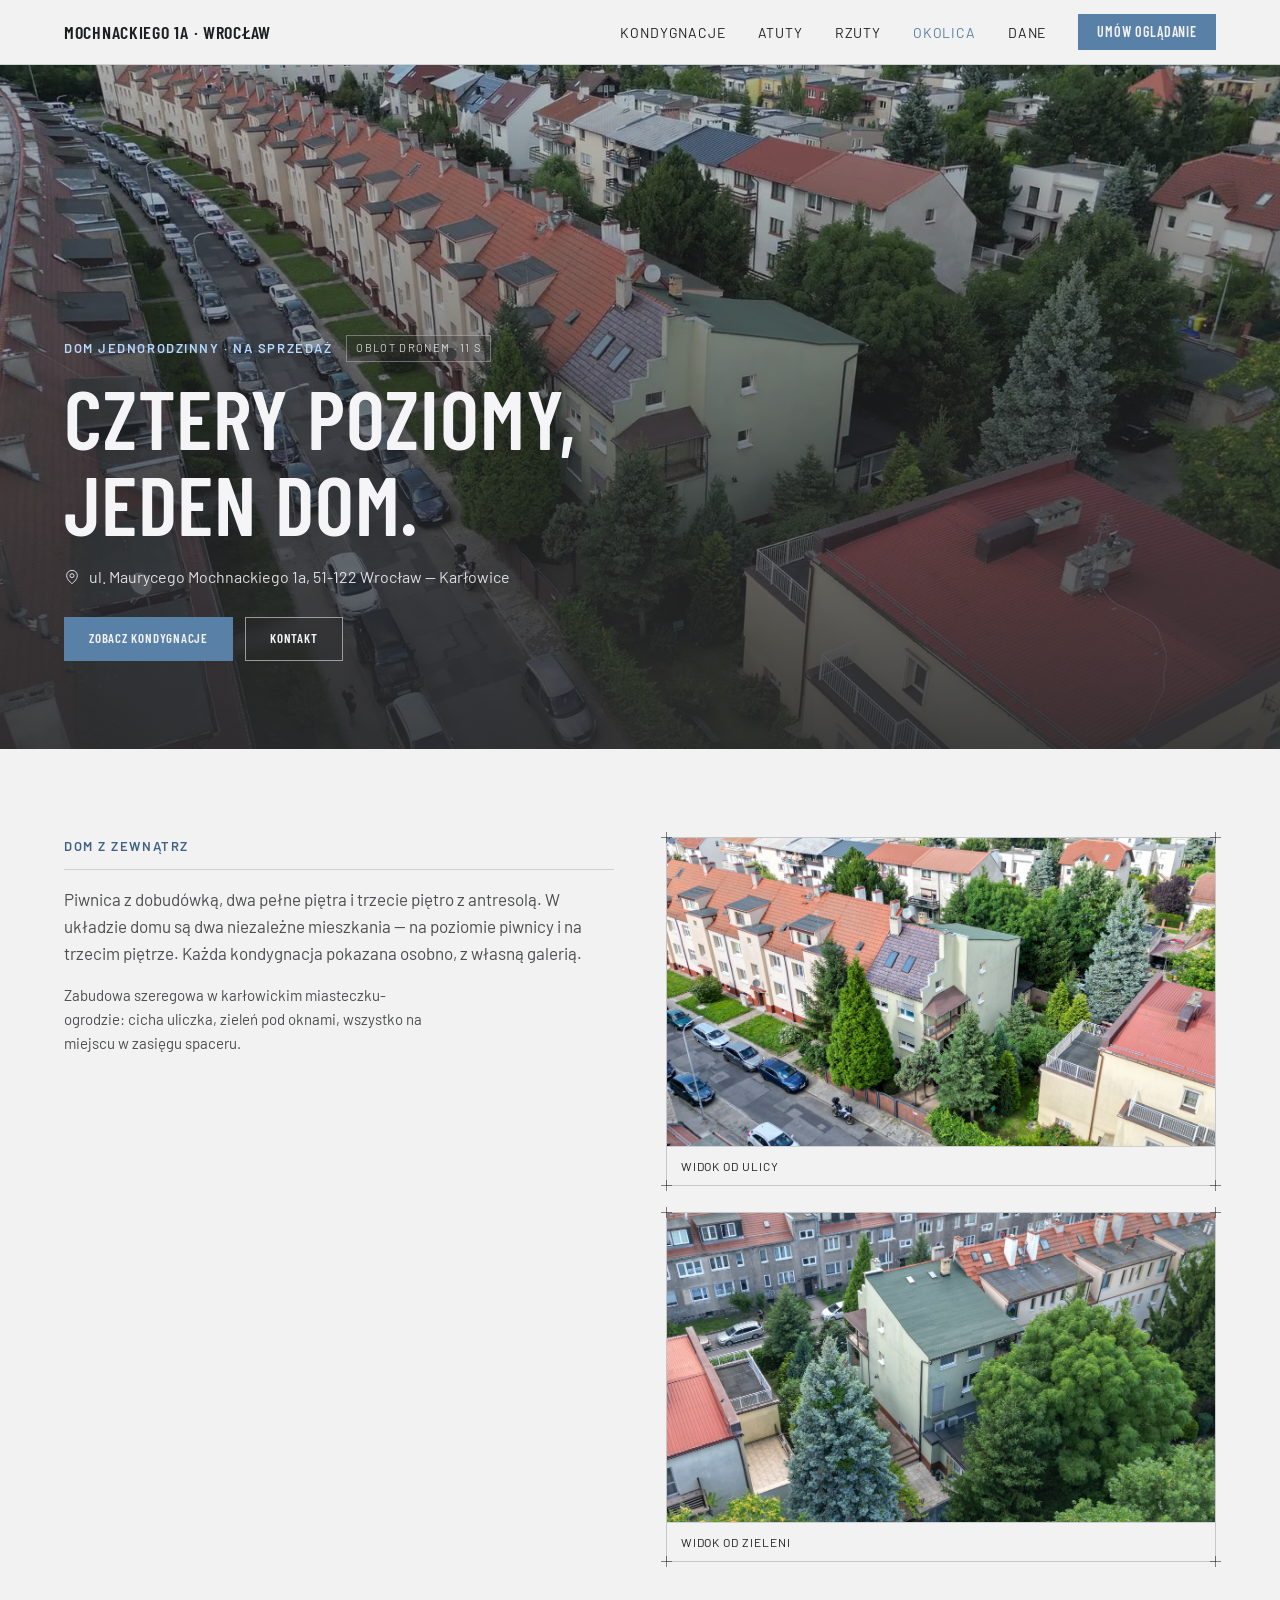
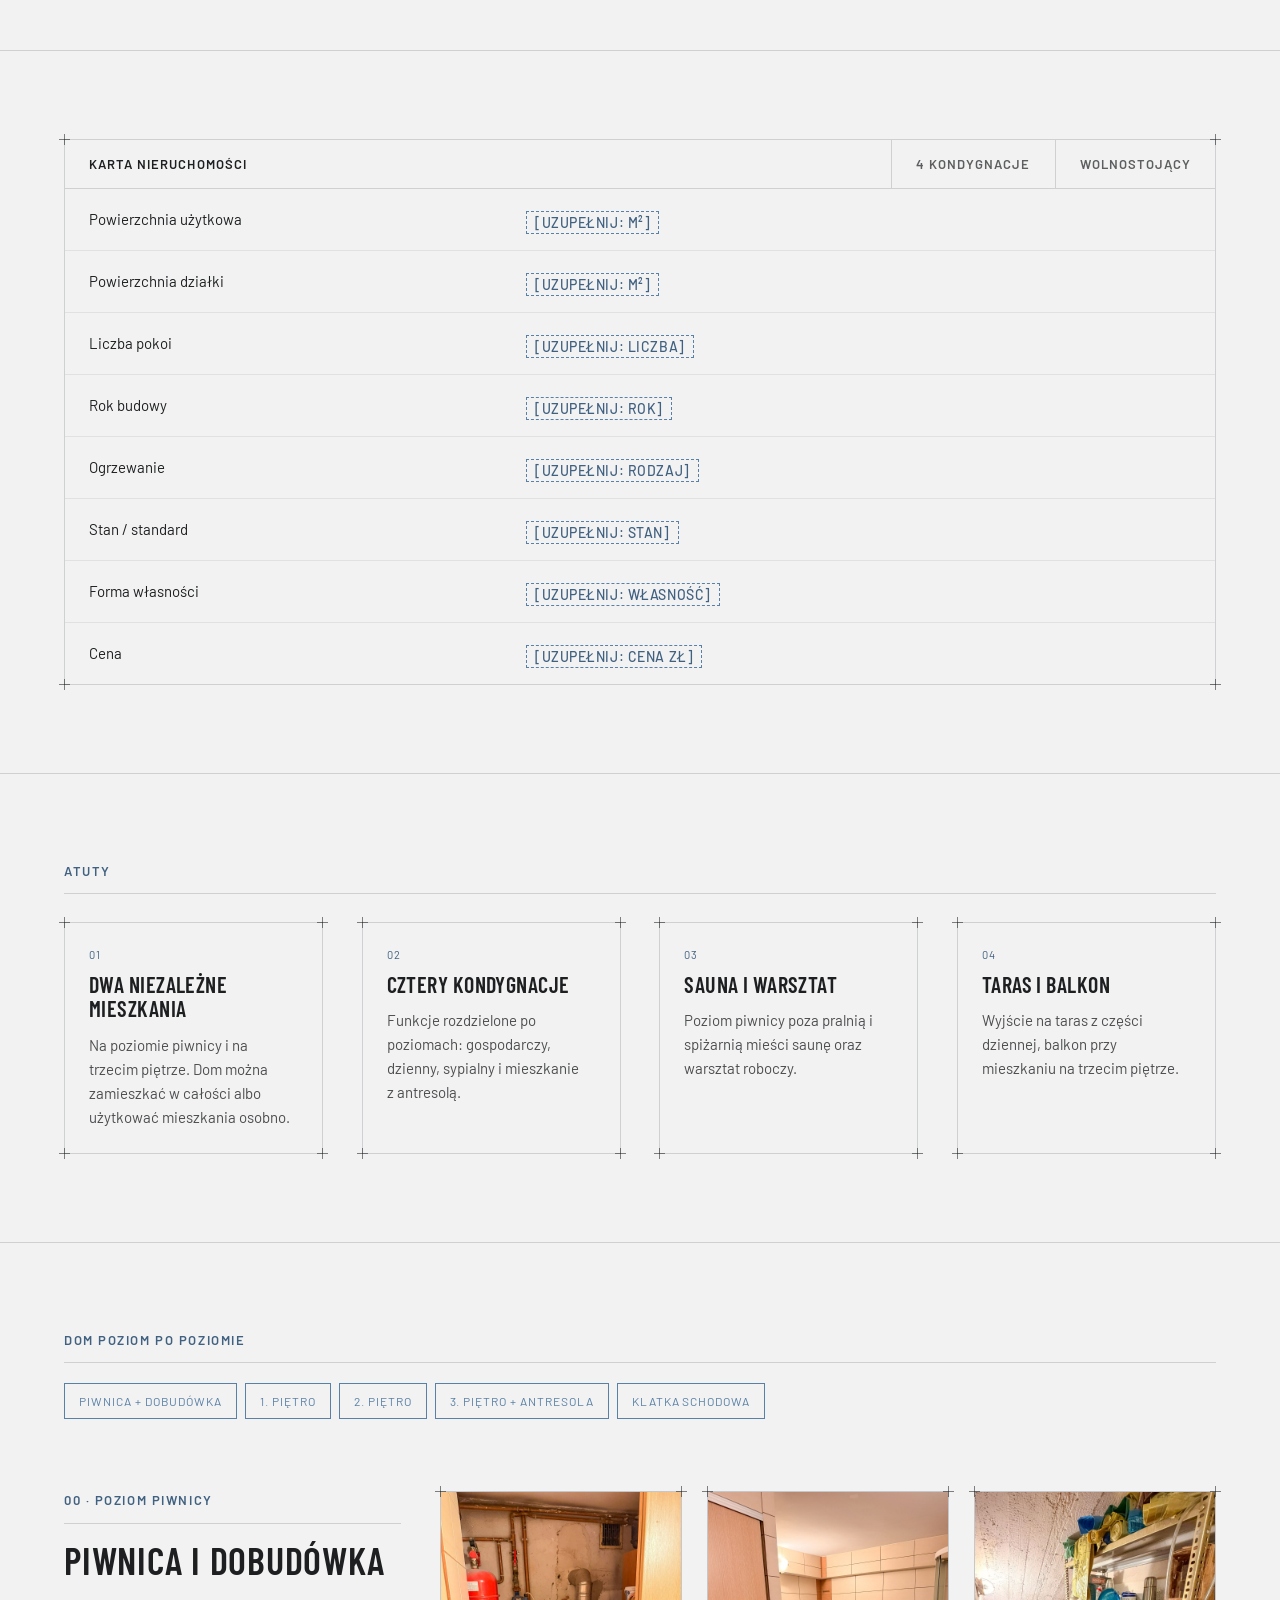
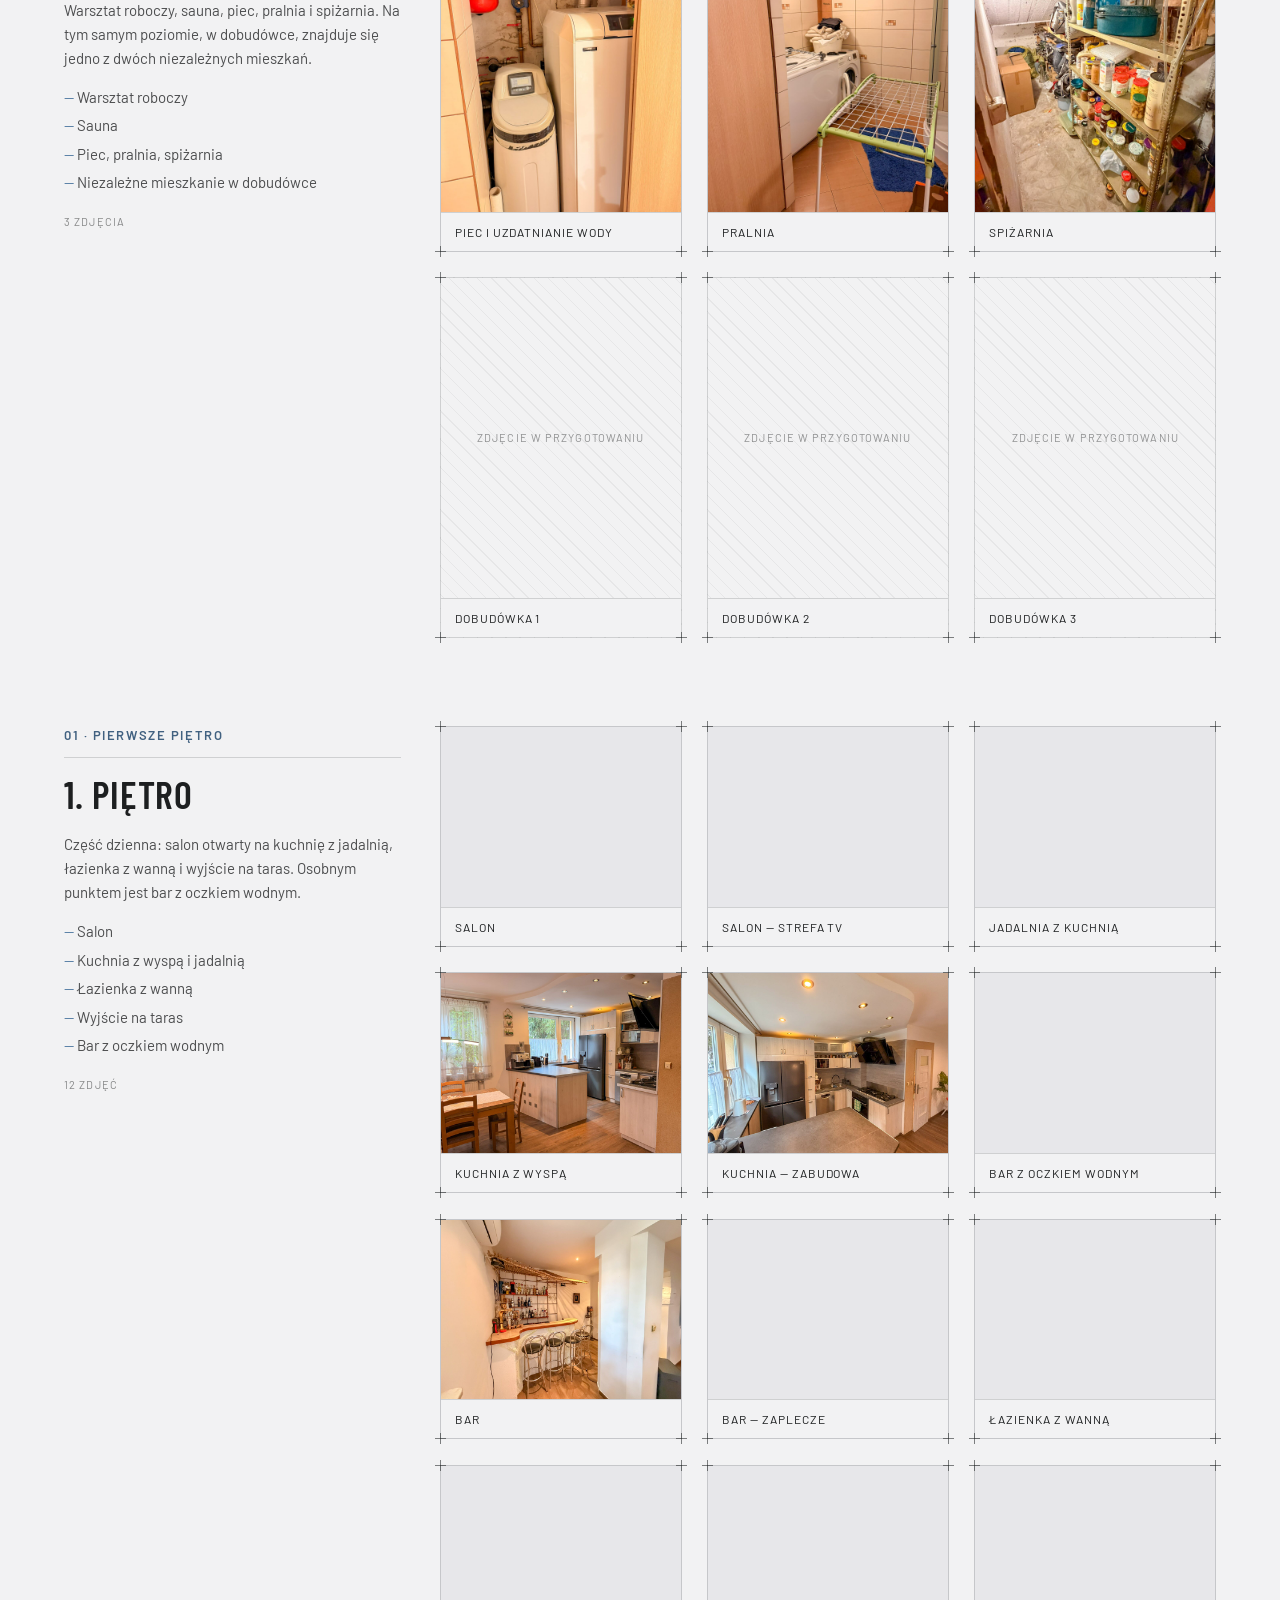
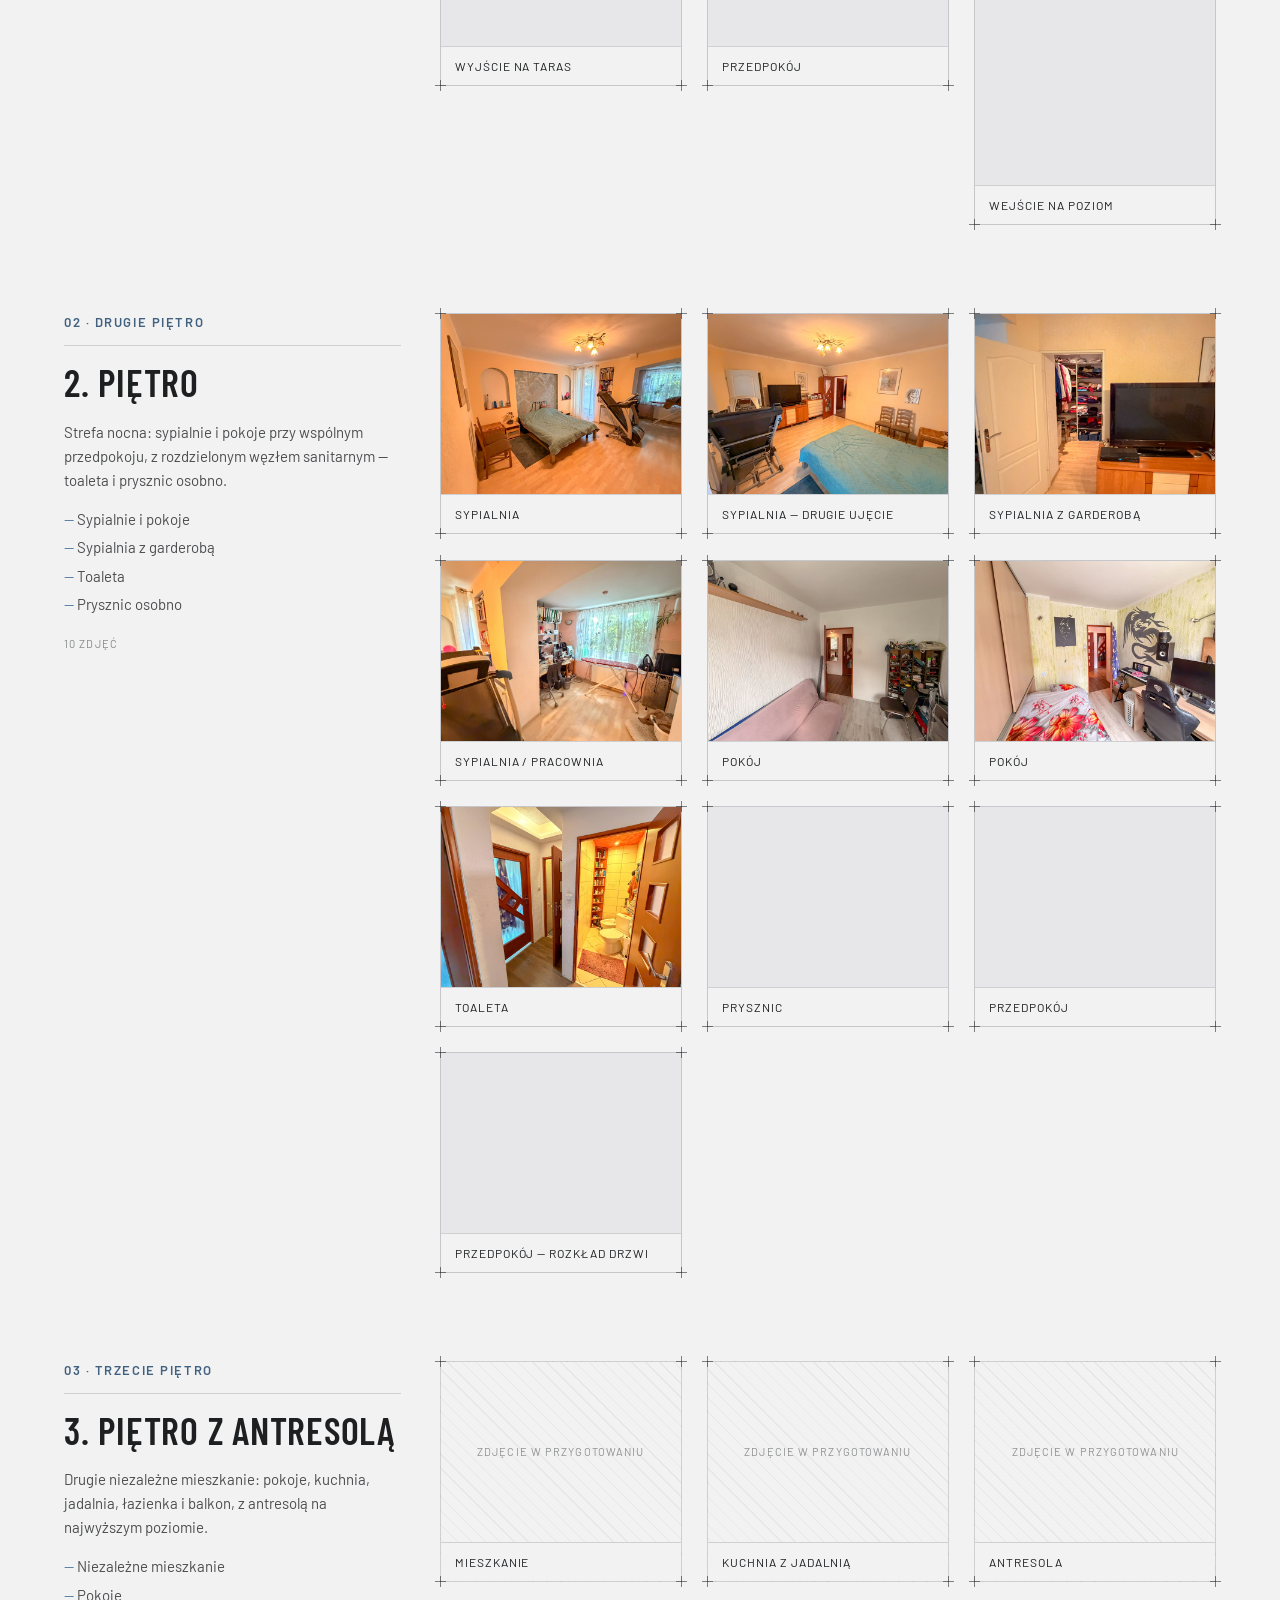
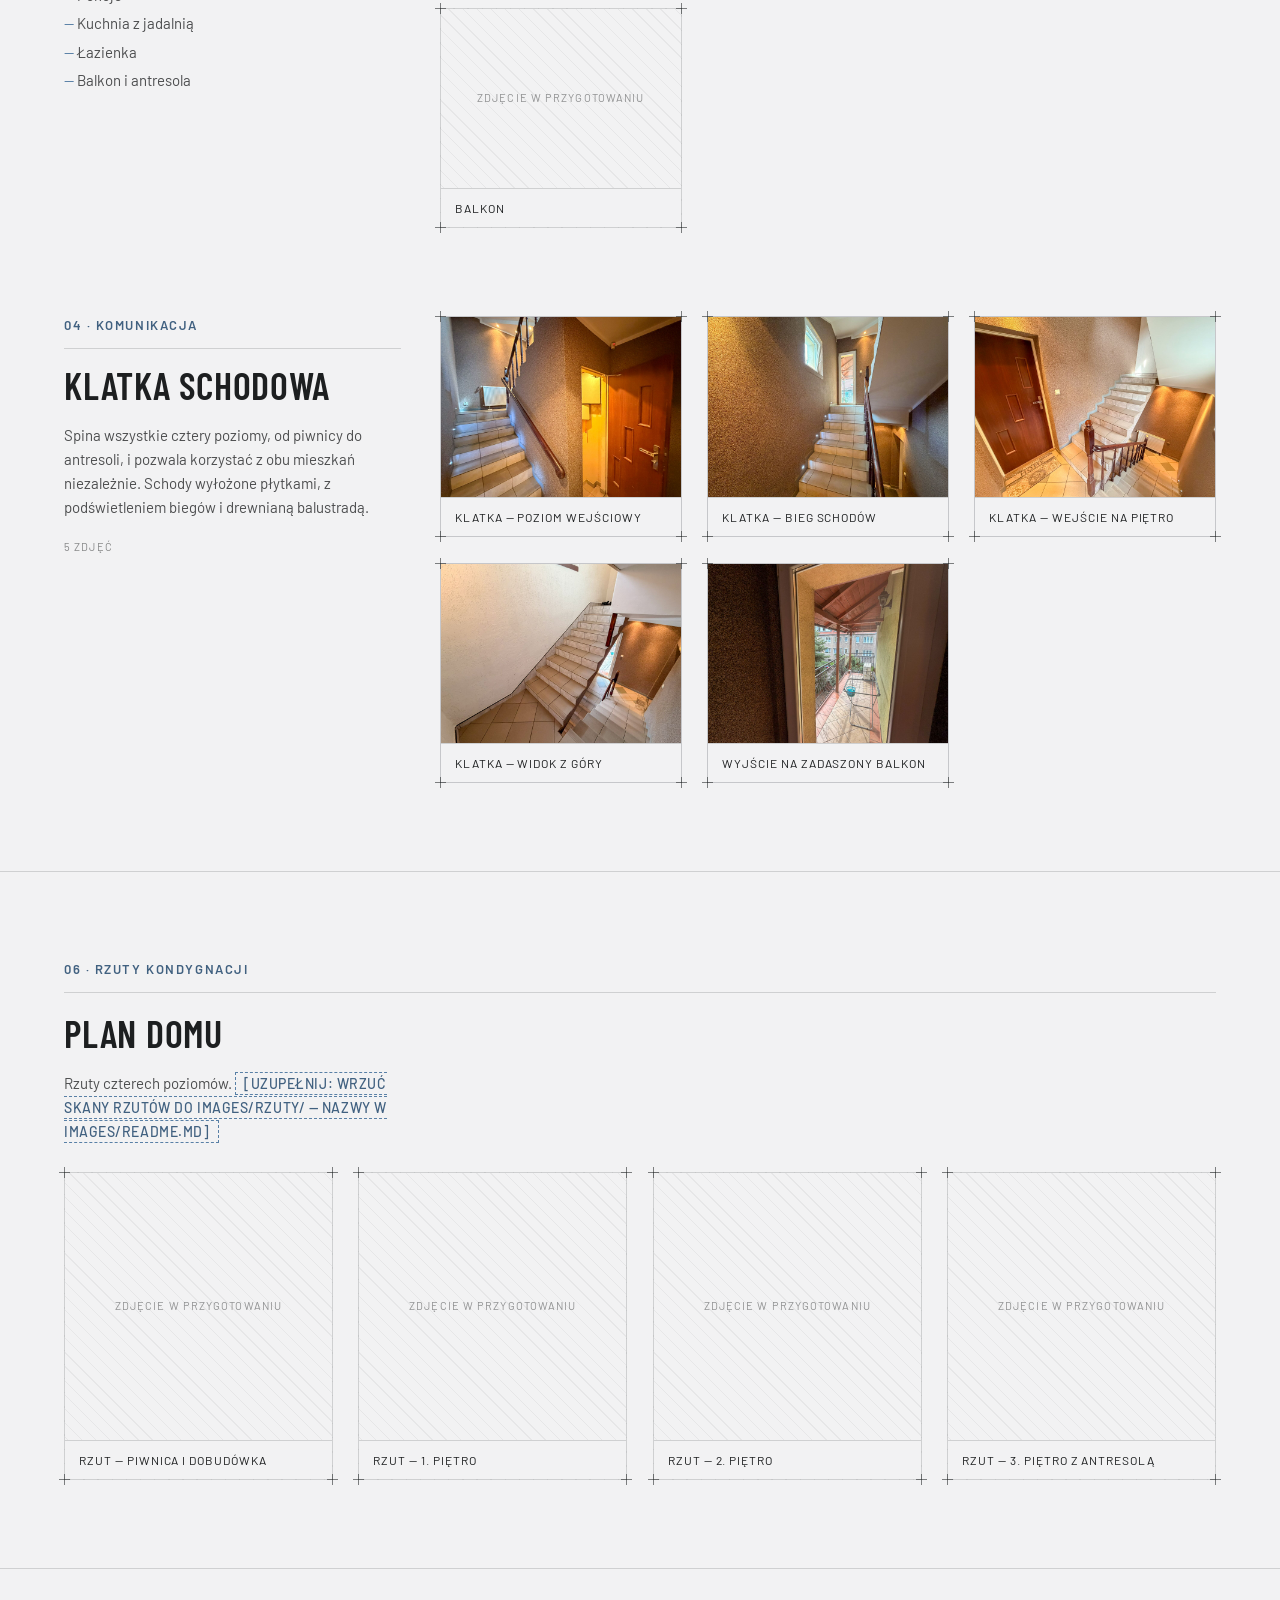
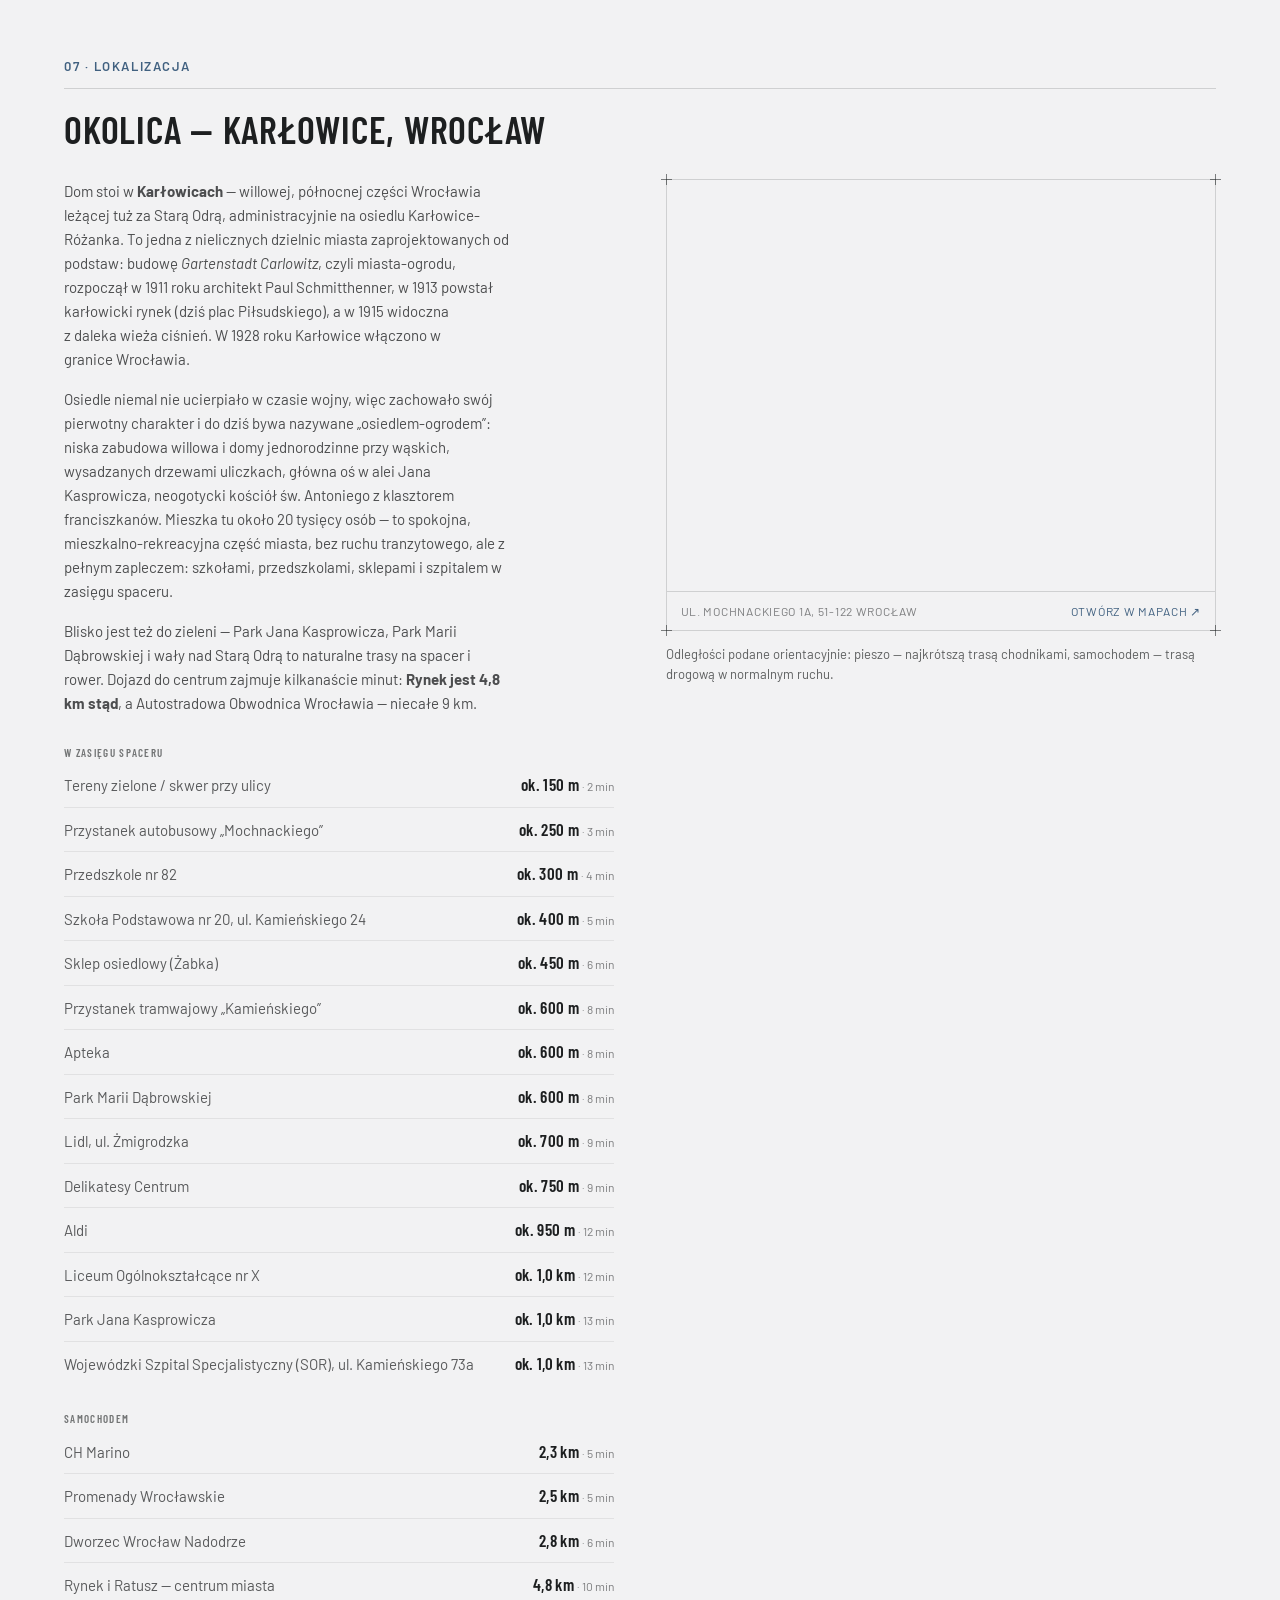
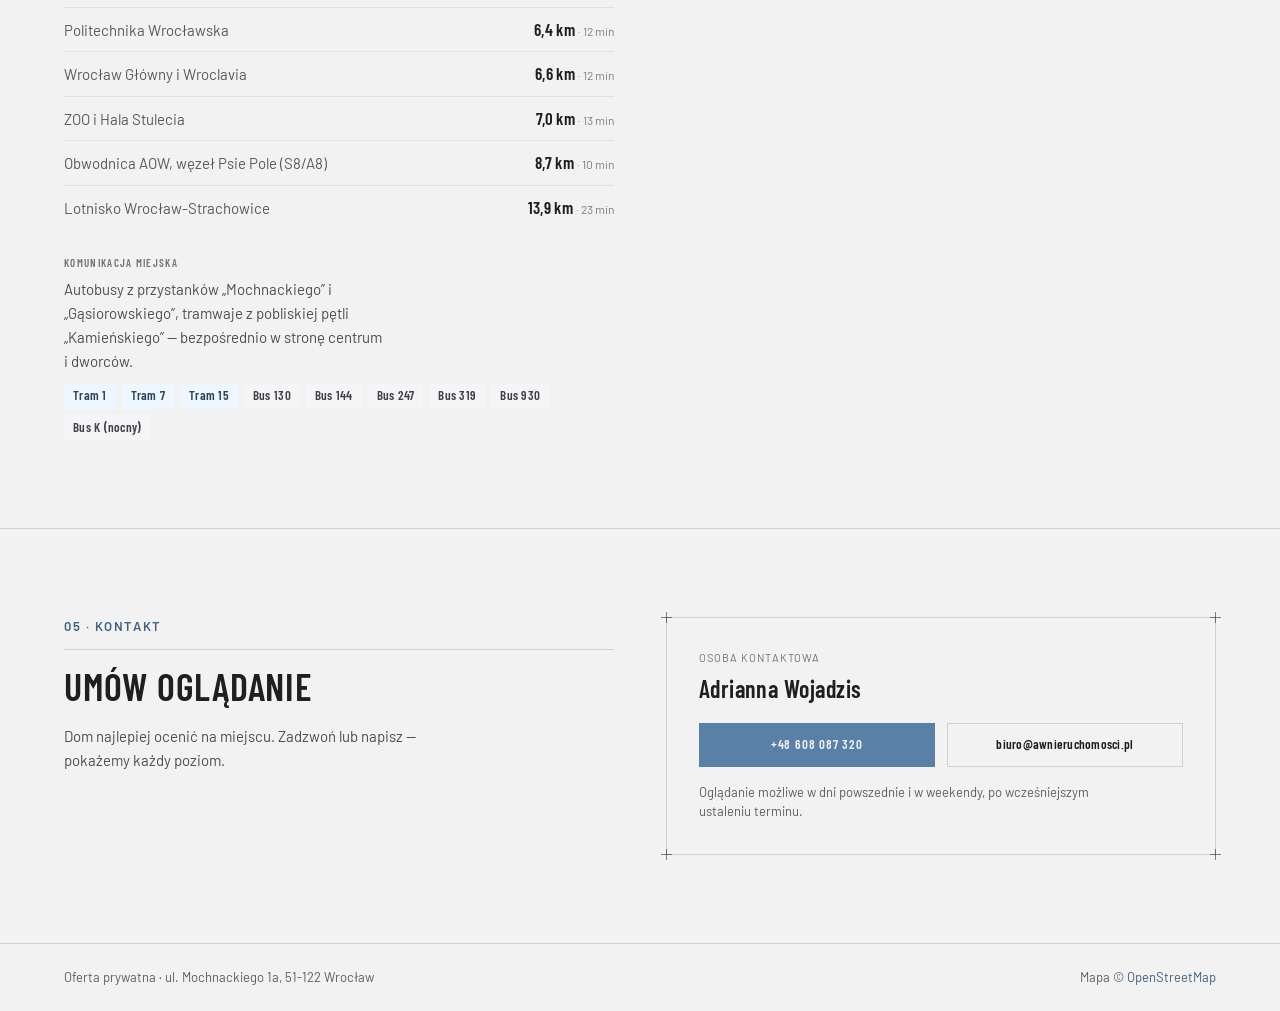
==== index.html @ 1c1e817d "name fix" ====
<!DOCTYPE html>
<html lang="pl" class="no-js">
<head>
<meta charset="utf-8">
<meta name="viewport" content="width=device-width, initial-scale=1">
<title>Dom na sprzedaż — Mochnackiego 1a, Wrocław Karłowice</title>
<meta name="description" content="Wolnostojący dom jednorodzinny na sprzedaż przy ul. Mochnackiego 1a we Wrocławiu (Karłowice). Cztery kondygnacje, dwa niezależne mieszkania, sauna, warsztat, taras i balkon. Film z drona i galeria każdego poziomu.">
<meta name="author" content="Oferta prywatna">
<meta name="robots" content="index, follow">
<link rel="canonical" href="https://begerowiec.github.io/sell-house/">

<meta property="og:type" content="website">
<meta property="og:locale" content="pl_PL">
<meta property="og:title" content="Dom na sprzedaż — Mochnackiego 1a, Wrocław Karłowice">
<meta property="og:description" content="Cztery kondygnacje, dwa niezależne mieszkania, sauna i warsztat. Karłowice — willowa, zielona północ Wrocławia, 4,8 km od Rynku.">
<meta property="og:image" content="images/zewnatrz/elewacja-01.jpg">
<meta name="twitter:card" content="summary_large_image">

<link rel="icon" href="data:image/svg+xml,%3Csvg xmlns='http://www.w3.org/2000/svg' viewBox='0 0 32 32'%3E%3Crect width='32' height='32' fill='%23f2f2f3'/%3E%3Cpath d='M5 15 16 6l11 9v12H5z' fill='none' stroke='%235980a6' stroke-width='2'/%3E%3C/svg%3E">
<link rel="stylesheet" href="assets/css/tokens.css">
<link rel="stylesheet" href="assets/css/site.css">
<script defer src="assets/js/site.js"></script>

<script type="application/ld+json">
{
  "@context": "https://schema.org",
  "@type": "SingleFamilyResidence",
  "name": "Dom jednorodzinny — ul. Mochnackiego 1a, Wrocław",
  "address": {
    "@type": "PostalAddress",
    "streetAddress": "Maurycego Mochnackiego 1a",
    "postalCode": "51-122",
    "addressLocality": "Wrocław",
    "addressRegion": "dolnośląskie",
    "addressCountry": "PL"
  },
  "geo": { "@type": "GeoCoordinates", "latitude": 51.1412614, "longitude": 17.0391537 }
}
</script>
</head>
<body>

<nav class="nav site-nav" aria-label="Nawigacja główna">
  <span class="nav-brand">Mochnackiego 1a · Wrocław</span>
  <span class="nav-links">
    <a class="uppercase-link" href="#kondygnacje">Kondygnacje</a>
    <a class="uppercase-link" href="#atuty">Atuty</a>
    <a class="uppercase-link" href="#rzuty">Rzuty</a>
    <a class="uppercase-link" href="#okolica">Okolica</a>
    <a class="uppercase-link" href="#dane">Dane</a>
  </span>
  <a href="#kontakt" class="btn btn-primary uppercase-link" style="min-height:36px;padding:8px 18px">Umów oglądanie</a>
</nav>

<!-- ────────────────────  HERO: FILM Z DRONA  ──────────────────── -->
<header class="hero-video">
  <video class="hero-video__media" poster="images/zewnatrz/dom-z-drona-poster.jpg"
         muted loop playsinline preload="none" tabindex="-1">
    <source src="video/dom-z-drona.mp4" type="video/mp4">
  </video>
  <div class="hero-video__scrim" aria-hidden="true"></div>

  <div class="hero-video__inner wrap">
    <p class="hero-video__meta">
      <span class="kicker on-dark">Dom jednorodzinny · na sprzedaż</span>
      <span class="hero-video__tag">Oblot dronem · 11 s</span>
    </p>
    <h1><span>Cztery poziomy,</span><span>jeden dom.</span></h1>
    <p class="hero-video__address">
      <svg width="16" height="16" viewBox="0 0 24 24" fill="none" stroke="currentColor" stroke-width="1.5" aria-hidden="true"><path d="M20 10c0 6-8 12-8 12s-8-6-8-12a8 8 0 0 1 16 0Z"/><circle cx="12" cy="10" r="3"/></svg>
      ul. Maurycego Mochnackiego 1a, 51-122 Wrocław — Karłowice
    </p>
    <div class="btn-row">
      <a href="#kondygnacje" class="btn btn-primary btn-lg">Zobacz kondygnacje</a>
      <a href="#kontakt" class="btn btn-on-dark btn-lg">Kontakt</a>
      <button class="btn btn-on-dark btn-lg hero-video__play" type="button" hidden>
        <svg width="16" height="16" viewBox="0 0 24 24" fill="currentColor" aria-hidden="true"><path d="M8 5v14l11-7z"/></svg>
        Obejrzyj oblot dronem
      </button>
    </div>
  </div>

</header>

<!-- ──────────────────────  DOM Z ZEWNĄTRZ  ────────────────────── -->
<section class="wrap section intro" data-reveal>
  <div class="split">
    <div>
      <span class="kicker">Dom z zewnątrz</span>
      <hr class="rule" style="margin-bottom:16px">
      <p class="lead lead--big">Piwnica z dobudówką, dwa pełne piętra i trzecie piętro z antresolą. W układzie domu są dwa niezależne mieszkania — na poziomie piwnicy i na trzecim piętrze. Każda kondygnacja pokazana osobno, z własną galerią.</p>
      <p class="lead">Zabudowa szeregowa w karłowickim miasteczku-ogrodzie: cicha uliczka, zieleń pod oknami, wszystko na miejscu w zasięgu spaceru.</p>
    </div>
    <div class="grid-gallery">
      <figure class="blueprint shot" data-label="Elewacja — images/zewnatrz/elewacja-01.jpg" style="--ar:16/9">
        <img src="images/zewnatrz/elewacja-01.jpg" alt="Dom przy ul. Mochnackiego 1a — widok z lotu ptaka od ulicy" loading="lazy" decoding="async">
        <i class="corner tl"></i><i class="corner tr"></i><i class="corner bl"></i><i class="corner br"></i>
        <figcaption>Widok od ulicy</figcaption>
      </figure>
      <figure class="blueprint shot" data-label="Elewacja — images/zewnatrz/elewacja-02.jpg" style="--ar:16/9">
        <img src="images/zewnatrz/elewacja-02.jpg" alt="Dom przy ul. Mochnackiego 1a — widok od strony ogrodu" loading="lazy" decoding="async">
        <i class="corner tl"></i><i class="corner tr"></i><i class="corner bl"></i><i class="corner br"></i>
        <figcaption>Widok od zieleni</figcaption>
      </figure>
    </div>
  </div>
</section>

<!-- ─────────────────────────────  DANE  ───────────────────────────── -->
<section id="dane" class="wrap section">
  <div class="blueprint" data-reveal style="padding:0">
    <i class="corner tl"></i><i class="corner tr"></i><i class="corner bl"></i><i class="corner br"></i>
    <header class="spec-head">
      <span>Karta nieruchomości</span>
      <span>4 kondygnacje</span>
      <span>Wolnostojący</span>
    </header>
    <table class="table spec-table">
      <tbody>
        <tr><td>Powierzchnia użytkowa</td><td><span class="todo">[UZUPEŁNIJ: m²]</span></td></tr>
        <tr><td>Powierzchnia działki</td><td><span class="todo">[UZUPEŁNIJ: m²]</span></td></tr>
        <tr><td>Liczba pokoi</td><td><span class="todo">[UZUPEŁNIJ: liczba]</span></td></tr>
        <tr><td>Rok budowy</td><td><span class="todo">[UZUPEŁNIJ: rok]</span></td></tr>
        <tr><td>Ogrzewanie</td><td><span class="todo">[UZUPEŁNIJ: rodzaj]</span></td></tr>
        <tr><td>Stan / standard</td><td><span class="todo">[UZUPEŁNIJ: stan]</span></td></tr>
        <tr><td>Forma własności</td><td><span class="todo">[UZUPEŁNIJ: własność]</span></td></tr>
        <tr class="price"><td>Cena</td><td><span class="todo">[UZUPEŁNIJ: cena zł]</span></td></tr>
      </tbody>
    </table>
  </div>
</section>

<!-- ─────────────────────────────  ATUTY  ──────────────────────────── -->
<section id="atuty" class="wrap section" data-reveal>
  <span class="kicker">Atuty</span>
  <hr class="rule" style="margin-bottom:28px">
  <div class="grid-cards">
    <div class="blueprint feature">
      <i class="corner tl"></i><i class="corner tr"></i><i class="corner bl"></i><i class="corner br"></i>
      <span class="num">01</span>
      <h3>Dwa niezależne mieszkania</h3>
      <p>Na poziomie piwnicy i na trzecim piętrze. Dom można zamieszkać w całości albo użytkować mieszkania osobno.</p>
    </div>
    <div class="blueprint feature">
      <i class="corner tl"></i><i class="corner tr"></i><i class="corner bl"></i><i class="corner br"></i>
      <span class="num">02</span>
      <h3>Cztery kondygnacje</h3>
      <p>Funkcje rozdzielone po poziomach: gospodarczy, dzienny, sypialny i mieszkanie z antresolą.</p>
    </div>
    <div class="blueprint feature">
      <i class="corner tl"></i><i class="corner tr"></i><i class="corner bl"></i><i class="corner br"></i>
      <span class="num">03</span>
      <h3>Sauna i warsztat</h3>
      <p>Poziom piwnicy poza pralnią i spiżarnią mieści saunę oraz warsztat roboczy.</p>
    </div>
    <div class="blueprint feature">
      <i class="corner tl"></i><i class="corner tr"></i><i class="corner bl"></i><i class="corner br"></i>
      <span class="num">04</span>
      <h3>Taras i balkon</h3>
      <p>Wyjście na taras z części dziennej, balkon przy mieszkaniu na trzecim piętrze.</p>
    </div>
  </div>
</section>

<!-- ──────────────────────────  KONDYGNACJE  ───────────────────────── -->
<section id="kondygnacje" class="wrap section">
  <span class="kicker">Dom poziom po poziomie</span>
  <hr class="rule">
  <div class="level-nav">
    <a href="#poziom-0" class="tag tag-outline">Piwnica + dobudówka</a>
    <a href="#poziom-1" class="tag tag-outline">1. piętro</a>
    <a href="#poziom-2" class="tag tag-outline">2. piętro</a>
    <a href="#poziom-3" class="tag tag-outline">3. piętro + antresola</a>
    <a href="#klatka" class="tag tag-outline">Klatka schodowa</a>
  </div>

  <article id="poziom-0" class="level" data-reveal>
    <div class="level-copy">
      <span class="kicker">00 · Poziom piwnicy</span>
      <hr class="rule" style="margin-bottom:16px">
      <h2 class="h-section">Piwnica i dobudówka</h2>
      <p class="lead">Warsztat roboczy, sauna, piec, pralnia i spiżarnia. Na tym samym poziomie, w dobudówce, znajduje się jedno z dwóch niezależnych mieszkań.</p>
      <ul class="room-list">
        <li>Warsztat roboczy</li>
        <li>Sauna</li>
        <li>Piec, pralnia, spiżarnia</li>
        <li>Niezależne mieszkanie w dobudówce</li>
      </ul>
      <p class="shot-count">3 zdjęcia</p>
    </div>
    <div class="grid-gallery">
      <figure class="blueprint shot" data-label="Piec i uzdatnianie wody — images/piwnica/piec.jpg" style="--ar:3/4">
        <img src="images/piwnica/piec.jpg" alt="Piec i uzdatnianie wody" loading="lazy" decoding="async">
        <i class="corner tl"></i><i class="corner tr"></i><i class="corner bl"></i><i class="corner br"></i>
        <figcaption>Piec i uzdatnianie wody</figcaption>
      </figure>
      <figure class="blueprint shot" data-label="Pralnia — images/piwnica/pralnia.jpg" style="--ar:3/4">
        <img src="images/piwnica/pralnia.jpg" alt="Pralnia" loading="lazy" decoding="async">
        <i class="corner tl"></i><i class="corner tr"></i><i class="corner bl"></i><i class="corner br"></i>
        <figcaption>Pralnia</figcaption>
      </figure>
      <figure class="blueprint shot" data-label="Spiżarnia — images/piwnica/spizarnia.jpg" style="--ar:3/4">
        <img src="images/piwnica/spizarnia.jpg" alt="Spiżarnia" loading="lazy" decoding="async">
        <i class="corner tl"></i><i class="corner tr"></i><i class="corner bl"></i><i class="corner br"></i>
        <figcaption>Spiżarnia</figcaption>
      </figure>
      <figure class="blueprint shot is-empty" data-label="Dobudówka 1 — zdjęcie do uzupełnienia" style="--ar:3/4">
        <i class="corner tl"></i><i class="corner tr"></i><i class="corner bl"></i><i class="corner br"></i>
        <figcaption>Dobudówka 1</figcaption>
      </figure>
      <figure class="blueprint shot is-empty" data-label="Dobudówka 2 — zdjęcie do uzupełnienia" style="--ar:3/4">
        <i class="corner tl"></i><i class="corner tr"></i><i class="corner bl"></i><i class="corner br"></i>
        <figcaption>Dobudówka 2</figcaption>
      </figure>
      <figure class="blueprint shot is-empty" data-label="Dobudówka 3 — zdjęcie do uzupełnienia" style="--ar:3/4">
        <i class="corner tl"></i><i class="corner tr"></i><i class="corner bl"></i><i class="corner br"></i>
        <figcaption>Dobudówka 3</figcaption>
      </figure>
    </div>
  </article>

  <article id="poziom-1" class="level" data-reveal>
    <div class="level-copy">
      <span class="kicker">01 · Pierwsze piętro</span>
      <hr class="rule" style="margin-bottom:16px">
      <h2 class="h-section">1. piętro</h2>
      <p class="lead">Część dzienna: salon otwarty na kuchnię z jadalnią, łazienka z wanną i wyjście na taras. Osobnym punktem jest bar z oczkiem wodnym.</p>
      <ul class="room-list">
        <li>Salon</li>
        <li>Kuchnia z wyspą i jadalnią</li>
        <li>Łazienka z wanną</li>
        <li>Wyjście na taras</li>
        <li>Bar z oczkiem wodnym</li>
      </ul>
      <p class="shot-count">12 zdjęć</p>
    </div>
    <div class="grid-gallery">
      <figure class="blueprint shot" data-label="Salon — images/pietro-1/salon-01.jpg" style="--ar:4/3">
        <img src="images/pietro-1/salon-01.jpg" alt="Salon" loading="lazy" decoding="async">
        <i class="corner tl"></i><i class="corner tr"></i><i class="corner bl"></i><i class="corner br"></i>
        <figcaption>Salon</figcaption>
      </figure>
      <figure class="blueprint shot" data-label="Salon — strefa TV — images/pietro-1/salon-02.jpg" style="--ar:4/3">
        <img src="images/pietro-1/salon-02.jpg" alt="Salon — strefa TV" loading="lazy" decoding="async">
        <i class="corner tl"></i><i class="corner tr"></i><i class="corner bl"></i><i class="corner br"></i>
        <figcaption>Salon — strefa TV</figcaption>
      </figure>
      <figure class="blueprint shot" data-label="Jadalnia z kuchnią — images/pietro-1/jadalnia.jpg" style="--ar:4/3">
        <img src="images/pietro-1/jadalnia.jpg" alt="Jadalnia z kuchnią" loading="lazy" decoding="async">
        <i class="corner tl"></i><i class="corner tr"></i><i class="corner bl"></i><i class="corner br"></i>
        <figcaption>Jadalnia z kuchnią</figcaption>
      </figure>
      <figure class="blueprint shot" data-label="Kuchnia z wyspą — images/pietro-1/kuchnia-01.jpg" style="--ar:4/3">
        <img src="images/pietro-1/kuchnia-01.jpg" alt="Kuchnia z wyspą" loading="lazy" decoding="async">
        <i class="corner tl"></i><i class="corner tr"></i><i class="corner bl"></i><i class="corner br"></i>
        <figcaption>Kuchnia z wyspą</figcaption>
      </figure>
      <figure class="blueprint shot" data-label="Kuchnia — zabudowa — images/pietro-1/kuchnia-02.jpg" style="--ar:4/3">
        <img src="images/pietro-1/kuchnia-02.jpg" alt="Kuchnia — zabudowa" loading="lazy" decoding="async">
        <i class="corner tl"></i><i class="corner tr"></i><i class="corner bl"></i><i class="corner br"></i>
        <figcaption>Kuchnia — zabudowa</figcaption>
      </figure>
      <figure class="blueprint shot" data-label="Bar z oczkiem wodnym — images/pietro-1/bar-oczko-wodne.jpg" style="--ar:4/3">
        <img src="images/pietro-1/bar-oczko-wodne.jpg" alt="Bar z oczkiem wodnym" loading="lazy" decoding="async">
        <i class="corner tl"></i><i class="corner tr"></i><i class="corner bl"></i><i class="corner br"></i>
        <figcaption>Bar z oczkiem wodnym</figcaption>
      </figure>
      <figure class="blueprint shot" data-label="Bar — images/pietro-1/bar-01.jpg" style="--ar:4/3">
        <img src="images/pietro-1/bar-01.jpg" alt="Bar" loading="lazy" decoding="async">
        <i class="corner tl"></i><i class="corner tr"></i><i class="corner bl"></i><i class="corner br"></i>
        <figcaption>Bar</figcaption>
      </figure>
      <figure class="blueprint shot" data-label="Bar — zaplecze — images/pietro-1/bar-02.jpg" style="--ar:4/3">
        <img src="images/pietro-1/bar-02.jpg" alt="Bar — zaplecze" loading="lazy" decoding="async">
        <i class="corner tl"></i><i class="corner tr"></i><i class="corner bl"></i><i class="corner br"></i>
        <figcaption>Bar — zaplecze</figcaption>
      </figure>
      <figure class="blueprint shot" data-label="Łazienka z wanną — images/pietro-1/lazienka.jpg" style="--ar:4/3">
        <img src="images/pietro-1/lazienka.jpg" alt="Łazienka z wanną" loading="lazy" decoding="async">
        <i class="corner tl"></i><i class="corner tr"></i><i class="corner bl"></i><i class="corner br"></i>
        <figcaption>Łazienka z wanną</figcaption>
      </figure>
      <figure class="blueprint shot" data-label="Wyjście na taras — images/pietro-1/taras.jpg" style="--ar:4/3">
        <img src="images/pietro-1/taras.jpg" alt="Wyjście na taras" loading="lazy" decoding="async">
        <i class="corner tl"></i><i class="corner tr"></i><i class="corner bl"></i><i class="corner br"></i>
        <figcaption>Wyjście na taras</figcaption>
      </figure>
      <figure class="blueprint shot" data-label="Przedpokój — images/pietro-1/przedpokoj.jpg" style="--ar:4/3">
        <img src="images/pietro-1/przedpokoj.jpg" alt="Przedpokój" loading="lazy" decoding="async">
        <i class="corner tl"></i><i class="corner tr"></i><i class="corner bl"></i><i class="corner br"></i>
        <figcaption>Przedpokój</figcaption>
      </figure>
      <figure class="blueprint shot" data-label="Wejście na poziom — images/pietro-1/wejscie.jpg" style="--ar:3/4">
        <img src="images/pietro-1/wejscie.jpg" alt="Wejście na poziom" loading="lazy" decoding="async">
        <i class="corner tl"></i><i class="corner tr"></i><i class="corner bl"></i><i class="corner br"></i>
        <figcaption>Wejście na poziom</figcaption>
      </figure>
    </div>
  </article>

  <article id="poziom-2" class="level" data-reveal>
    <div class="level-copy">
      <span class="kicker">02 · Drugie piętro</span>
      <hr class="rule" style="margin-bottom:16px">
      <h2 class="h-section">2. piętro</h2>
      <p class="lead">Strefa nocna: sypialnie i pokoje przy wspólnym przedpokoju, z rozdzielonym węzłem sanitarnym — toaleta i prysznic osobno.</p>
      <ul class="room-list">
        <li>Sypialnie i pokoje</li>
        <li>Sypialnia z garderobą</li>
        <li>Toaleta</li>
        <li>Prysznic osobno</li>
      </ul>
      <p class="shot-count">10 zdjęć</p>
    </div>
    <div class="grid-gallery">
      <figure class="blueprint shot" data-label="Sypialnia — images/pietro-2/sypialnia-01.jpg" style="--ar:4/3">
        <img src="images/pietro-2/sypialnia-01.jpg" alt="Sypialnia" loading="lazy" decoding="async">
        <i class="corner tl"></i><i class="corner tr"></i><i class="corner bl"></i><i class="corner br"></i>
        <figcaption>Sypialnia</figcaption>
      </figure>
      <figure class="blueprint shot" data-label="Sypialnia — drugie ujęcie — images/pietro-2/sypialnia-02.jpg" style="--ar:4/3">
        <img src="images/pietro-2/sypialnia-02.jpg" alt="Sypialnia — drugie ujęcie" loading="lazy" decoding="async">
        <i class="corner tl"></i><i class="corner tr"></i><i class="corner bl"></i><i class="corner br"></i>
        <figcaption>Sypialnia — drugie ujęcie</figcaption>
      </figure>
      <figure class="blueprint shot" data-label="Sypialnia z garderobą — images/pietro-2/sypialnia-z-garderoba.jpg" style="--ar:4/3">
        <img src="images/pietro-2/sypialnia-z-garderoba.jpg" alt="Sypialnia z garderobą" loading="lazy" decoding="async">
        <i class="corner tl"></i><i class="corner tr"></i><i class="corner bl"></i><i class="corner br"></i>
        <figcaption>Sypialnia z garderobą</figcaption>
      </figure>
      <figure class="blueprint shot" data-label="Sypialnia / pracownia — images/pietro-2/sypialnia-pracownia.jpg" style="--ar:4/3">
        <img src="images/pietro-2/sypialnia-pracownia.jpg" alt="Sypialnia / pracownia" loading="lazy" decoding="async">
        <i class="corner tl"></i><i class="corner tr"></i><i class="corner bl"></i><i class="corner br"></i>
        <figcaption>Sypialnia / pracownia</figcaption>
      </figure>
      <figure class="blueprint shot" data-label="Pokój — images/pietro-2/pokoj-01.jpg" style="--ar:4/3">
        <img src="images/pietro-2/pokoj-01.jpg" alt="Pokój" loading="lazy" decoding="async">
        <i class="corner tl"></i><i class="corner tr"></i><i class="corner bl"></i><i class="corner br"></i>
        <figcaption>Pokój</figcaption>
      </figure>
      <figure class="blueprint shot" data-label="Pokój — images/pietro-2/pokoj-02.jpg" style="--ar:4/3">
        <img src="images/pietro-2/pokoj-02.jpg" alt="Pokój" loading="lazy" decoding="async">
        <i class="corner tl"></i><i class="corner tr"></i><i class="corner bl"></i><i class="corner br"></i>
        <figcaption>Pokój</figcaption>
      </figure>
      <figure class="blueprint shot" data-label="Toaleta — images/pietro-2/toaleta.jpg" style="--ar:4/3">
        <img src="images/pietro-2/toaleta.jpg" alt="Toaleta" loading="lazy" decoding="async">
        <i class="corner tl"></i><i class="corner tr"></i><i class="corner bl"></i><i class="corner br"></i>
        <figcaption>Toaleta</figcaption>
      </figure>
      <figure class="blueprint shot" data-label="Prysznic — images/pietro-2/prysznic.jpg" style="--ar:4/3">
        <img src="images/pietro-2/prysznic.jpg" alt="Prysznic" loading="lazy" decoding="async">
        <i class="corner tl"></i><i class="corner tr"></i><i class="corner bl"></i><i class="corner br"></i>
        <figcaption>Prysznic</figcaption>
      </figure>
      <figure class="blueprint shot" data-label="Przedpokój — images/pietro-2/przedpokoj-01.jpg" style="--ar:4/3">
        <img src="images/pietro-2/przedpokoj-01.jpg" alt="Przedpokój" loading="lazy" decoding="async">
        <i class="corner tl"></i><i class="corner tr"></i><i class="corner bl"></i><i class="corner br"></i>
        <figcaption>Przedpokój</figcaption>
      </figure>
      <figure class="blueprint shot" data-label="Przedpokój — rozkład drzwi — images/pietro-2/przedpokoj-02.jpg" style="--ar:4/3">
        <img src="images/pietro-2/przedpokoj-02.jpg" alt="Przedpokój — rozkład drzwi" loading="lazy" decoding="async">
        <i class="corner tl"></i><i class="corner tr"></i><i class="corner bl"></i><i class="corner br"></i>
        <figcaption>Przedpokój — rozkład drzwi</figcaption>
      </figure>
    </div>
  </article>

  <article id="poziom-3" class="level" data-reveal>
    <div class="level-copy">
      <span class="kicker">03 · Trzecie piętro</span>
      <hr class="rule" style="margin-bottom:16px">
      <h2 class="h-section">3. piętro z antresolą</h2>
      <p class="lead">Drugie niezależne mieszkanie: pokoje, kuchnia, jadalnia, łazienka i balkon, z antresolą na najwyższym poziomie.</p>
      <ul class="room-list">
        <li>Niezależne mieszkanie</li>
        <li>Pokoje</li>
        <li>Kuchnia z jadalnią</li>
        <li>Łazienka</li>
        <li>Balkon i antresola</li>
      </ul>
      
    </div>
    <div class="grid-gallery">
      <figure class="blueprint shot is-empty" data-label="Mieszkanie — zdjęcie do uzupełnienia" style="--ar:4/3">
        <i class="corner tl"></i><i class="corner tr"></i><i class="corner bl"></i><i class="corner br"></i>
        <figcaption>Mieszkanie</figcaption>
      </figure>
      <figure class="blueprint shot is-empty" data-label="Kuchnia z jadalnią — zdjęcie do uzupełnienia" style="--ar:4/3">
        <i class="corner tl"></i><i class="corner tr"></i><i class="corner bl"></i><i class="corner br"></i>
        <figcaption>Kuchnia z jadalnią</figcaption>
      </figure>
      <figure class="blueprint shot is-empty" data-label="Antresola — zdjęcie do uzupełnienia" style="--ar:4/3">
        <i class="corner tl"></i><i class="corner tr"></i><i class="corner bl"></i><i class="corner br"></i>
        <figcaption>Antresola</figcaption>
      </figure>
      <figure class="blueprint shot is-empty" data-label="Balkon — zdjęcie do uzupełnienia" style="--ar:4/3">
        <i class="corner tl"></i><i class="corner tr"></i><i class="corner bl"></i><i class="corner br"></i>
        <figcaption>Balkon</figcaption>
      </figure>
    </div>
  </article>

  <article id="klatka" class="level" data-reveal>
    <div class="level-copy">
      <span class="kicker">04 · Komunikacja</span>
      <hr class="rule" style="margin-bottom:16px">
      <h2 class="h-section">Klatka schodowa</h2>
      <p class="lead">Spina wszystkie cztery poziomy, od piwnicy do antresoli, i pozwala korzystać z obu mieszkań niezależnie. Schody wyłożone płytkami, z podświetleniem biegów i drewnianą balustradą.</p>
      <p class="shot-count">5 zdjęć</p>
    </div>
    <div class="grid-gallery">
      <figure class="blueprint shot" data-label="Klatka — poziom wejściowy — images/klatka/klatka-01.jpg" style="--ar:4/3">
        <img src="images/klatka/klatka-01.jpg" alt="Klatka — poziom wejściowy" loading="lazy" decoding="async">
        <i class="corner tl"></i><i class="corner tr"></i><i class="corner bl"></i><i class="corner br"></i>
        <figcaption>Klatka — poziom wejściowy</figcaption>
      </figure>
      <figure class="blueprint shot" data-label="Klatka — bieg schodów — images/klatka/klatka-02.jpg" style="--ar:4/3">
        <img src="images/klatka/klatka-02.jpg" alt="Klatka — bieg schodów" loading="lazy" decoding="async">
        <i class="corner tl"></i><i class="corner tr"></i><i class="corner bl"></i><i class="corner br"></i>
        <figcaption>Klatka — bieg schodów</figcaption>
      </figure>
      <figure class="blueprint shot" data-label="Klatka — wejście na piętro — images/klatka/klatka-03.jpg" style="--ar:4/3">
        <img src="images/klatka/klatka-03.jpg" alt="Klatka — wejście na piętro" loading="lazy" decoding="async">
        <i class="corner tl"></i><i class="corner tr"></i><i class="corner bl"></i><i class="corner br"></i>
        <figcaption>Klatka — wejście na piętro</figcaption>
      </figure>
      <figure class="blueprint shot" data-label="Klatka — widok z góry — images/klatka/klatka-04.jpg" style="--ar:4/3">
        <img src="images/klatka/klatka-04.jpg" alt="Klatka — widok z góry" loading="lazy" decoding="async">
        <i class="corner tl"></i><i class="corner tr"></i><i class="corner bl"></i><i class="corner br"></i>
        <figcaption>Klatka — widok z góry</figcaption>
      </figure>
      <figure class="blueprint shot" data-label="Wyjście na zadaszony balkon — images/klatka/wyjscie-na-balkon.jpg" style="--ar:4/3">
        <img src="images/klatka/wyjscie-na-balkon.jpg" alt="Wyjście na zadaszony balkon" loading="lazy" decoding="async">
        <i class="corner tl"></i><i class="corner tr"></i><i class="corner bl"></i><i class="corner br"></i>
        <figcaption>Wyjście na zadaszony balkon</figcaption>
      </figure>
    </div>
  </article>

</section>

<!-- ─────────────────────────────  RZUTY  ──────────────────────────── -->
<section id="rzuty" class="wrap section" data-reveal>
  <span class="kicker">06 · Rzuty kondygnacji</span>
  <hr class="rule">
  <h2 class="h-section">Plan domu</h2>
  <p class="lead" style="margin-bottom:28px">Rzuty czterech poziomów. <span class="todo">[UZUPEŁNIJ: wrzuć skany rzutów do images/rzuty/ — nazwy w images/README.md]</span></p>
    <div class="grid-plans">
      <figure class="blueprint shot is-empty" data-label="Rzut — piwnica i dobudówka" style="--ar:1/1">
        <i class="corner tl"></i><i class="corner tr"></i><i class="corner bl"></i><i class="corner br"></i>
        <figcaption>Rzut — piwnica i dobudówka</figcaption>
      </figure>
      <figure class="blueprint shot is-empty" data-label="Rzut — 1. piętro" style="--ar:1/1">
        <i class="corner tl"></i><i class="corner tr"></i><i class="corner bl"></i><i class="corner br"></i>
        <figcaption>Rzut — 1. piętro</figcaption>
      </figure>
      <figure class="blueprint shot is-empty" data-label="Rzut — 2. piętro" style="--ar:1/1">
        <i class="corner tl"></i><i class="corner tr"></i><i class="corner bl"></i><i class="corner br"></i>
        <figcaption>Rzut — 2. piętro</figcaption>
      </figure>
      <figure class="blueprint shot is-empty" data-label="Rzut — 3. piętro z antresolą" style="--ar:1/1">
        <i class="corner tl"></i><i class="corner tr"></i><i class="corner bl"></i><i class="corner br"></i>
        <figcaption>Rzut — 3. piętro z antresolą</figcaption>
      </figure>
    </div>
</section>

<!-- ────────────────────────────  OKOLICA  ─────────────────────────── -->
<section id="okolica" class="wrap section" data-reveal>
  <span class="kicker">07 · Lokalizacja</span>
  <hr class="rule">
  <h2 class="h-section" style="margin-bottom:28px">Okolica — Karłowice, Wrocław</h2>

  <div class="split">
    <div>
      <p class="lead" style="max-width:56ch;margin-top:0">
        Dom stoi w <strong>Karłowicach</strong> — willowej, północnej części Wrocławia leżącej tuż za
        Starą Odrą, administracyjnie na osiedlu Karłowice-Różanka. To jedna z nielicznych dzielnic
        miasta zaprojektowanych od podstaw: budowę <em>Gartenstadt Carlowitz</em>, czyli
        miasta-ogrodu, rozpoczął w 1911 roku architekt Paul Schmitthenner, w 1913 powstał
        karłowicki rynek (dziś plac Piłsudskiego), a w 1915 widoczna z daleka wieża ciśnień.
        W 1928 roku Karłowice włączono w granice Wrocławia.
      </p>
      <p class="lead" style="max-width:56ch">
        Osiedle niemal nie ucierpiało w czasie wojny, więc zachowało swój pierwotny charakter
        i do dziś bywa nazywane „osiedlem-ogrodem”: niska zabudowa willowa i domy jednorodzinne
        przy wąskich, wysadzanych drzewami uliczkach, główna oś w alei Jana Kasprowicza,
        neogotycki kościół św. Antoniego z klasztorem franciszkanów. Mieszka tu około 20 tysięcy
        osób — to spokojna, mieszkalno-rekreacyjna część miasta, bez ruchu tranzytowego,
        ale z pełnym zapleczem: szkołami, przedszkolami, sklepami i szpitalem w zasięgu spaceru.
      </p>
      <p class="lead" style="max-width:56ch">
        Blisko jest też do zieleni — Park Jana Kasprowicza, Park Marii Dąbrowskiej i wały
        nad Starą Odrą to naturalne trasy na spacer i rower. Dojazd do centrum zajmuje
        kilkanaście minut: <strong>Rynek jest 4,8 km stąd</strong>, a Autostradowa Obwodnica
        Wrocławia — niecałe 9 km.
      </p>

      <div class="dist-group" style="margin-top:32px">
        <h3>W zasięgu spaceru</h3>
        <dl class="dist">
          <div><dt>Tereny zielone / skwer przy ulicy</dt><dd>ok. 150 m <small>· 2 min</small></dd></div>
          <div><dt>Przystanek autobusowy „Mochnackiego”</dt><dd>ok. 250 m <small>· 3 min</small></dd></div>
          <div><dt>Przedszkole nr 82</dt><dd>ok. 300 m <small>· 4 min</small></dd></div>
          <div><dt>Szkoła Podstawowa nr 20, ul. Kamieńskiego 24</dt><dd>ok. 400 m <small>· 5 min</small></dd></div>
          <div><dt>Sklep osiedlowy (Żabka)</dt><dd>ok. 450 m <small>· 6 min</small></dd></div>
          <div><dt>Przystanek tramwajowy „Kamieńskiego”</dt><dd>ok. 600 m <small>· 8 min</small></dd></div>
          <div><dt>Apteka</dt><dd>ok. 600 m <small>· 8 min</small></dd></div>
          <div><dt>Park Marii Dąbrowskiej</dt><dd>ok. 600 m <small>· 8 min</small></dd></div>
          <div><dt>Lidl, ul. Żmigrodzka</dt><dd>ok. 700 m <small>· 9 min</small></dd></div>
          <div><dt>Delikatesy Centrum</dt><dd>ok. 750 m <small>· 9 min</small></dd></div>
          <div><dt>Aldi</dt><dd>ok. 950 m <small>· 12 min</small></dd></div>
          <div><dt>Liceum Ogólnokształcące nr X</dt><dd>ok. 1,0 km <small>· 12 min</small></dd></div>
          <div><dt>Park Jana Kasprowicza</dt><dd>ok. 1,0 km <small>· 13 min</small></dd></div>
          <div><dt>Wojewódzki Szpital Specjalistyczny (SOR), ul. Kamieńskiego 73a</dt><dd>ok. 1,0 km <small>· 13 min</small></dd></div>
        </dl>
      </div>

      <div class="dist-group">
        <h3>Samochodem</h3>
        <dl class="dist">
          <div><dt>CH Marino</dt><dd>2,3 km <small>· 5 min</small></dd></div>
          <div><dt>Promenady Wrocławskie</dt><dd>2,5 km <small>· 5 min</small></dd></div>
          <div><dt>Dworzec Wrocław Nadodrze</dt><dd>2,8 km <small>· 6 min</small></dd></div>
          <div><dt>Rynek i Ratusz — centrum miasta</dt><dd>4,8 km <small>· 10 min</small></dd></div>
          <div><dt>Politechnika Wrocławska</dt><dd>6,4 km <small>· 12 min</small></dd></div>
          <div><dt>Wrocław Główny i Wroclavia</dt><dd>6,6 km <small>· 12 min</small></dd></div>
          <div><dt>ZOO i Hala Stulecia</dt><dd>7,0 km <small>· 13 min</small></dd></div>
          <div><dt>Obwodnica AOW, węzeł Psie Pole (S8/A8)</dt><dd>8,7 km <small>· 10 min</small></dd></div>
          <div><dt>Lotnisko Wrocław-Strachowice</dt><dd>13,9 km <small>· 23 min</small></dd></div>
        </dl>
      </div>

      <div class="dist-group">
        <h3>Komunikacja miejska</h3>
        <p class="lead" style="margin-top:8px">Autobusy z przystanków „Mochnackiego” i „Gąsiorowskiego”, tramwaje z pobliskiej pętli „Kamieńskiego” — bezpośrednio w stronę centrum i dworców.</p>
        <div class="transit">
          <span class="tag tag-accent">Tram 1</span>
          <span class="tag tag-accent">Tram 7</span>
          <span class="tag tag-accent">Tram 15</span>
          <span class="tag tag-neutral">Bus 130</span>
          <span class="tag tag-neutral">Bus 144</span>
          <span class="tag tag-neutral">Bus 247</span>
          <span class="tag tag-neutral">Bus 319</span>
          <span class="tag tag-neutral">Bus 930</span>
          <span class="tag tag-neutral">Bus K (nocny)</span>
        </div>
      </div>
    </div>

    <div style="position:sticky;top:96px">
      <figure class="blueprint map-frame">
        <iframe
          title="Mapa — ul. Mochnackiego 1a, Wrocław"
          loading="lazy"
          referrerpolicy="no-referrer-when-downgrade"
          src="https://www.openstreetmap.org/export/embed.html?bbox=17.0271%2C51.1353%2C17.0512%2C51.1473&amp;layer=mapnik&amp;marker=51.1412614%2C17.0391537"></iframe>
        <i class="corner tl"></i><i class="corner tr"></i><i class="corner bl"></i><i class="corner br"></i>
        <figcaption class="map-note">
          <span>ul. Mochnackiego 1a, 51-122 Wrocław</span>
          <a href="https://www.google.com/maps/search/?api=1&amp;query=51.1412614%2C17.0391537" target="_blank" rel="noopener">Otwórz w Mapach&nbsp;↗</a>
        </figcaption>
      </figure>
      <p class="fine" style="margin-top:14px">Odległości podane orientacyjnie: pieszo — najkrótszą trasą chodnikami, samochodem — trasą drogową w normalnym ruchu.</p>
    </div>
  </div>
</section>

<!-- ────────────────────────────  KONTAKT  ─────────────────────────── -->
<section id="kontakt" class="wrap section" data-reveal>
  <div class="split">
    <div>
      <span class="kicker">05 · Kontakt</span>
      <hr class="rule" style="margin-bottom:16px">
      <h2 class="h-section">Umów oglądanie</h2>
      <p class="lead">Dom najlepiej ocenić na miejscu. Zadzwoń lub napisz — pokażemy każdy poziom.</p>
    </div>
    <div class="blueprint contact-card">
      <i class="corner tl"></i><i class="corner tr"></i><i class="corner bl"></i><i class="corner br"></i>
      <div>
        <span class="label">Osoba kontaktowa</span>
        <span class="who">Adrianna Wojadzis</span>
      </div>
      <div class="contact-actions">
        <a href="tel:+48608087320" class="btn btn-primary">+48 608 087 320</a>
        <a href="mailto:biuro@awnieruchomosci.pl" class="btn btn-secondary">biuro@awnieruchomosci.pl</a>
      </div>
      <p class="fine">Oglądanie możliwe w dni powszednie i w weekendy, po wcześniejszym ustaleniu terminu.</p>
    </div>
  </div>
</section>

<footer class="wrap site-footer">
  <span>Oferta prywatna · ul. Mochnackiego 1a, 51-122 Wrocław</span>
  <span>Mapa © <a href="https://www.openstreetmap.org/copyright" target="_blank" rel="noopener">OpenStreetMap</a></span>
</footer>

<!-- lightbox -->
<div class="lightbox" id="lightbox" role="dialog" aria-modal="true" aria-label="Powiększone zdjęcie" tabindex="-1">
  <figure style="margin:0;display:grid;justify-items:center">
    <img src="" alt="">
    <figcaption></figcaption>
  </figure>
  <button class="lb-btn lb-prev" type="button" aria-label="Poprzednie zdjęcie">‹</button>
  <button class="lb-btn lb-next" type="button" aria-label="Następne zdjęcie">›</button>
  <button class="lb-btn lb-close" type="button" aria-label="Zamknij">×</button>
</div>

</body>
</html>
---- assets/css/tokens.css ----
/* Industry — design-system tokens and component classes. This file is the source of truth for the system's look; retune it here and see readme.md. */
@import url('https://fonts.googleapis.com/css2?family=Barlow:wght@400;500;700&family=Barlow+Condensed:wght@400;600&display=swap');

:root {
  --color-bg: #f2f2f3;
  --color-surface: #e9e9ea;
  --color-text: #1d1f20;
  --color-accent: #5980a6;
  --color-accent-2: #728fab;
  --color-divider: color-mix(in srgb, #1d1f20 16%, transparent);

  /* Tonal ramps — generated in OKLCH on one shared lightness scale, so the
     same step of any role matches the others in visual value. */
  --color-neutral-100: #f5f5f8;
  --color-neutral-200: #e7e7ea;
  --color-neutral-300: #d4d4d7;
  --color-neutral-400: #b7b7ba;
  --color-neutral-500: #98989b;
  --color-neutral-600: #7a7a7d;
  --color-neutral-700: #5d5d60;
  --color-neutral-800: #424244;
  --color-neutral-900: #2b2b2d;

  --color-accent-100: #eef6ff;
  --color-accent-200: #d6ebff;
  --color-accent-300: #b5d9fd;
  --color-accent-400: #94bce3;
  --color-accent-500: #749dc4;
  --color-accent-600: #597ea3;
  --color-accent-700: #416180;
  --color-accent-800: #2c455d;
  --color-accent-900: #1d2d3d;

  --color-accent-2-100: #eef6ff;
  --color-accent-2-200: #d6ebff;
  --color-accent-2-300: #bdd8f2;
  --color-accent-2-400: #9ebbd8;
  --color-accent-2-500: #7e9cb8;
  --color-accent-2-600: #627d98;
  --color-accent-2-700: #486077;
  --color-accent-2-800: #314457;
  --color-accent-2-900: #1f2d3a;

  --font-heading: "Barlow Condensed", system-ui, sans-serif;
  --font-heading-weight: 600;
  --font-body: "Barlow", system-ui, sans-serif;

  --space-1: 3.4px;
  --space-2: 6.8px;
  --space-3: 10.2px;
  --space-4: 13.6px;
  --space-6: 20.4px;
  --space-8: 27.2px;

  --radius-sm: 2px;
  --radius-md: 4px;
  --radius-lg: 7px;

  /* Elevation — derived from the ground: soft ink-tinted shadows on a
     light theme, a hairline edge + ambient darkness on a dark one. */
  --shadow-sm: 0 1px 2px color-mix(in srgb, #2b2b2d 14%, transparent);
  --shadow-md: 0 3px 10px color-mix(in srgb, #2b2b2d 16%, transparent);
  --shadow-lg: 0 12px 32px color-mix(in srgb, #2b2b2d 22%, transparent);
}

body {
  background: var(--color-bg);
  color: var(--color-text);
  font-family: var(--font-body);
}
h1, h2, h3, h4 { font-family: var(--font-heading); font-weight: var(--font-heading-weight); }

.blueprint {
  position: relative;
  border: 1px solid var(--color-divider);
  border-radius: 0;
}
/* The overlay image treatments (halftone, duotone) clip their overlay
   (overflow:hidden); a blueprint wrapper draws its registration marks
   outside the box, so when both classes share a wrapper the frame must
   win. */
.blueprint.halftone, .blueprint.plate, .blueprint.duotone { overflow: visible; }
.blueprint > .corner {
  position: absolute; width: 11px; height: 11px;
  color: color-mix(in srgb, var(--color-text) 55%, transparent);
}
.blueprint > .corner::before, .blueprint > .corner::after {
  content: ""; position: absolute; background: currentColor;
}
.blueprint > .corner::before { left: 5px; top: 0; width: 1px; height: 100%; }
.blueprint > .corner::after  { top: 5px; left: 0; width: 100%; height: 1px; }
.blueprint > .corner.tl { top: -6px; left: -6px; }
.blueprint > .corner.tr { top: -6px; right: -6px; }
.blueprint > .corner.bl { bottom: -6px; left: -6px; }
.blueprint > .corner.br { bottom: -6px; right: -6px; }

.duotone{position:relative;overflow:hidden}
.duotone::after{content:"";position:absolute;inset:0;pointer-events:none;
  background:var(--color-accent);mix-blend-mode:color}

/* ══════════════════════════════════════════════════════════════════════════
   Components — built with the tokens above. Plain CSS
   on plain HTML: no JavaScript, no build step. Each class is documented in
   readme.md and demonstrated in foundations/ and components/.
   ══════════════════════════════════════════════════════════════════════ */

*, *::before, *::after { box-sizing: border-box; }
body { margin: 0; font-size: 15px; line-height: 1.55; font-weight: 400; }
h1, h2, h3, h4, h5, h6 {
  font-family: var(--font-heading); font-weight: var(--font-heading-weight);
  line-height: 1.12; letter-spacing: -0.015em; margin: 0 0 var(--space-2);
}
h1 { font-size: 42px; }
h2 { font-size: 32px; }
h3 { font-size: 25px; }
h4 { font-size: 20px; }
h5 { font-size: 16px; }
h6 { font-size: 13px; }
h6 { letter-spacing: 0.08em; text-transform: uppercase; }
p { margin: 0 0 var(--space-3); }
a { color: var(--color-accent); text-underline-offset: 3px; }
img { display: block; max-width: 100%; }
figure { margin: 0; }
figcaption {
  font-size: 11px; margin-top: var(--space-1);
  color: color-mix(in srgb, var(--color-text) 55%, transparent);
}
.text-muted { color: color-mix(in srgb, var(--color-text) 55%, transparent); }
:focus { outline: none; }
:focus-visible { outline: 2px solid var(--color-accent); outline-offset: 2px; }
::selection { background: color-mix(in srgb, var(--color-accent) 30%, transparent); }

/* — rules — */
.hr {
  height: 1px; border: 0; margin: var(--space-4) 0;
  background: var(--color-divider);
}

/* — buttons — */
.btn {
  display: inline-flex; align-items: center; justify-content: center; gap: 6px;
  cursor: pointer; text-decoration: none;
  font-family: var(--font-heading); font-weight: var(--font-heading-weight);
  font-size: 14px; line-height: 1.2; color: var(--color-text); /* matches the .input's 14px —
     the pair sits side by side in sign-up rows */
  background: transparent; border: 1px solid transparent;
  padding: var(--space-2) calc(var(--space-3) * 1.2);
  border-radius: var(--radius-md);
}
.btn svg { display: block; }
.btn:disabled { opacity: 0.45; cursor: not-allowed; }
.btn-primary { background: var(--color-accent); color: var(--color-bg); }
.btn-primary:hover { background: var(--color-accent-600); }
.btn-primary:active { background: var(--color-accent-700); }
.btn-secondary { border-color: var(--color-divider); }
.btn-secondary:hover { background: color-mix(in srgb, var(--color-text) 7%, transparent); }
.btn-secondary:active { background: color-mix(in srgb, var(--color-text) 14%, transparent); }
.btn-ghost { color: var(--color-accent); padding-inline: var(--space-1); }
.btn-ghost:hover { background: color-mix(in srgb, var(--color-accent) 10%, transparent); }
.btn-ghost:active { background: color-mix(in srgb, var(--color-accent) 18%, transparent); }
.btn-icon { width: 36px; height: 36px; padding: 0; }
.btn-block { width: 100%; margin-top: var(--space-2); }

/* — forms — */
.field > label {
  display: block; font-size: 12px; margin-bottom: 5px;
  color: color-mix(in srgb, var(--color-text) 70%, transparent);
}
.input {
  width: 100%; min-height: 36px; padding: 6px 10px; font: inherit;
  font-size: 14px; color: var(--color-text); caret-color: var(--color-accent);
  background: var(--color-surface);
  border: 1px solid var(--color-divider); border-radius: var(--radius-md);
}
.input:hover { border-color: color-mix(in srgb, var(--color-text) 45%, transparent); }
.input:focus-visible { border-color: var(--color-accent); outline-offset: 0; }
textarea.input { min-height: 90px; resize: vertical; }
.radio { display: inline-flex; align-items: center; gap: 8px; cursor: pointer; font-size: 14px; }
.radio input, .seg-opt input {
  position: absolute; opacity: 0; width: 0; height: 0; pointer-events: none;
}
.radio .dot {
  width: 16px; height: 16px; flex: none; border-radius: 50%;
  border: 1.5px solid var(--color-divider);
}
.radio:hover .dot { border-color: var(--color-accent); }
.radio input:checked + .dot {
  border-color: var(--color-accent); background: var(--color-accent);
  box-shadow: inset 0 0 0 4px var(--color-bg);
}
.radio input:focus-visible + .dot { outline: 2px solid var(--color-accent); outline-offset: 2px; }
.seg {
  display: inline-flex; overflow: hidden;
  border: 1px solid var(--color-divider); border-radius: var(--radius-md);
}
.seg-opt {
  display: inline-flex; align-items: center; gap: 6px;
  padding: 7px 12px; font-size: 13px; cursor: pointer;
}
.seg-opt + .seg-opt { border-left: 1px solid var(--color-divider); }
.seg-opt:has(input:checked) { background: var(--color-accent); color: var(--color-bg); }
.seg-opt:not(:has(input:checked)):hover { background: color-mix(in srgb, var(--color-text) 7%, transparent); }
.seg-opt:has(input:focus-visible) { outline: 2px solid var(--color-accent); outline-offset: -2px; }

/* — cards — */
.card {
  display: flex; flex-direction: column; gap: var(--space-2);
  padding: var(--space-3); border-radius: var(--radius-md); background: var(--color-surface);
}
.card-kicker { font-size: 10px; letter-spacing: 0.1em; text-transform: uppercase; color: var(--color-accent); }
.card-title {
  font-family: var(--font-heading); font-weight: var(--font-heading-weight);
  font-size: 17px; line-height: 1.2;
}
.card-body { margin: 0; font-size: 13px; opacity: 0.8; flex: 1; }
.card-meta {
  display: flex; align-items: center; gap: 6px; font-size: 11px;
  color: color-mix(in srgb, var(--color-text) 50%, transparent);
}
.elev-sm { box-shadow: var(--shadow-sm); }
.elev-md { box-shadow: var(--shadow-md); }
.elev-lg { box-shadow: var(--shadow-lg); }

/* — tags — */
.tag {
  display: inline-flex; align-items: center; font-size: 11px;
  letter-spacing: 0.02em; padding: 3px 10px;
  border-radius: calc(var(--radius-md) * 0.75);
}
.tag-accent { background: var(--color-accent-100); color: var(--color-accent-800); }
.tag-accent-2 { background: var(--color-accent-2-100); color: var(--color-accent-2-800); }
.tag-neutral { background: var(--color-neutral-100); color: var(--color-neutral-800); }
.tag-outline { border: 1px solid var(--color-accent); color: var(--color-accent); }

/* — navigation — */
.nav {
  display: flex; align-items: center; gap: var(--space-4);
  padding: var(--space-3) var(--space-4);
  border-bottom: none;
}
.nav-brand {
  font-family: var(--font-heading); font-weight: var(--font-heading-weight);
  font-size: 18px; margin-right: auto;
}
.nav a { color: inherit; text-decoration: none; font-size: 14px; }
.nav a:hover, .nav a[aria-current='page'] { color: var(--color-accent); }

/* — tables — */
.table { width: 100%; border-collapse: collapse; font-size: 14px; }
.table th {
  text-align: left; font-size: 11px; letter-spacing: 0.08em; text-transform: uppercase;
  color: color-mix(in srgb, var(--color-text) 60%, transparent);
  padding: var(--space-2); border-bottom: 1px solid var(--color-divider);
}
.table td {
  padding: var(--space-2);
  border-bottom: 1px solid color-mix(in srgb, var(--color-text) 8%, transparent);
}
.table tbody tr:hover { background: color-mix(in srgb, var(--color-text) 4%, transparent); }

/* — dialog — */
.dialog-backdrop {
  position: fixed; inset: 0; display: grid; place-items: center;
  padding: var(--space-4);
  background: color-mix(in srgb, var(--color-neutral-900) 50%, transparent);
}
.dialog {
  width: min(440px, 100%); display: flex; flex-direction: column; gap: var(--space-3);
  padding: var(--space-4); border-radius: var(--radius-lg);
  background: var(--color-surface); box-shadow: var(--shadow-lg);
}
.dialog-title {
  font-family: var(--font-heading); font-weight: var(--font-heading-weight);
  font-size: 20px;
}
.dialog-body { font-size: 14px; opacity: 0.85; }
.dialog-actions { display: flex; justify-content: flex-end; gap: var(--space-2); margin-top: var(--space-2); }

/* — blueprint frame: components are wireframe objects (see .blueprint
     and .corner above) — square, transparent, hairline-bordered — */
.card, .btn, .input, .tag, .seg, .dialog { border-radius: 0; }
.card, .dialog { background: transparent; border: 1px solid var(--color-divider); }
.btn { border: 1px solid var(--color-divider); }
.btn-primary { border-color: var(--color-accent); }
.btn-ghost { border-color: transparent; }
---- assets/css/site.css ----
/* ==========================================================================
   Dom na sprzedaż — Mochnackiego 1a, Wrocław
   Warstwa strony. Tokeny i komponenty siedzą w tokens.css (design system
   "Industry") — tutaj tylko układ, rytm i kilka wzorców specyficznych
   dla tej wizytówki. Nie wpisujemy hexów ani nazw fontów na sztywno.
   ========================================================================== */

html { scroll-behavior: smooth; }
body {
  margin: 0;
  background: var(--color-bg);
  color: var(--color-text);
  font-family: var(--font-body);
  font-size: 16px;
  line-height: 1.5;
  text-wrap: pretty;
  -webkit-font-smoothing: antialiased;
}
a { color: var(--color-accent-700); text-decoration: none; }
a:hover { color: var(--color-accent); }

/* — rytm sekcji ————————————————————————————————————————————————— */
.wrap { max-width: 1280px; margin: 0 auto; padding-inline: clamp(20px, 5vw, 72px); }
.section { padding-block: clamp(48px, 7vw, 88px); scroll-margin-top: 88px; }
.section + .section { border-top: 1px solid var(--color-divider); }

.kicker {
  display: block;
  font-size: 13px; font-weight: 600;
  letter-spacing: 0.12em; text-transform: uppercase;
  color: var(--color-accent-700);
  margin-bottom: 12px;
}
.rule { height: 1px; border: 0; background: var(--color-divider); margin: 0 0 20px; }
.rule--draw { transform-origin: left; animation: dsDraw .9s .15s cubic-bezier(.2,.7,.2,1) both; }

.h-section {
  font-family: var(--font-heading); font-weight: 600;
  text-transform: uppercase; letter-spacing: 0.02em;
  font-size: clamp(28px, 3.4vw, 38px); line-height: 1.1; margin: 0;
}
.lead {
  margin: 16px 0 0; font-size: 15px; line-height: 1.6; max-width: 46ch;
  color: color-mix(in srgb, var(--color-text) 78%, transparent);
}
.uppercase-link { letter-spacing: 0.06em; text-transform: uppercase; font-size: 13px; }

/* — nawigacja ————————————————————————————————————————————————— */
.site-nav {
  position: sticky; top: 0; z-index: 30;
  background: color-mix(in srgb, var(--color-bg) 88%, transparent);
  backdrop-filter: blur(8px);
  border-bottom: 1px solid var(--color-divider);
  gap: clamp(12px, 3vw, 32px);
  padding: 14px clamp(20px, 5vw, 72px);
  flex-wrap: wrap;
}
.site-nav .nav-brand { letter-spacing: 0.04em; text-transform: uppercase; }
.site-nav a[aria-current="true"] { color: var(--color-accent); }
.nav-links { display: contents; }
.nav-toggle { display: none; }

@media (max-width: 860px) {
  .site-nav { position: static; }
  .nav-links { display: flex; flex-wrap: wrap; gap: 10px 18px; width: 100%; }
}

/* — hero z filmem z drona ——————————————————————————————————— */
.hero-video {
  position: relative; isolation: isolate;
  min-height: min(76vh, 720px);
  display: grid; align-items: end;
  background: var(--color-neutral-900);
  overflow: hidden;
}
.hero-video__media {
  position: absolute; inset: 0; z-index: -2;
  width: 100%; height: 100%; object-fit: cover;
}
.hero-video__scrim {
  position: absolute; inset: 0; z-index: -1;
  background: linear-gradient(to top,
    color-mix(in srgb, var(--color-neutral-900) 88%, transparent) 0%,
    color-mix(in srgb, var(--color-neutral-900) 55%, transparent) 42%,
    color-mix(in srgb, var(--color-neutral-900) 18%, transparent) 100%);
}
.hero-video__inner { padding-block: clamp(40px, 8vw, 88px); width: 100%; }
.hero-video h1 {
  font-family: var(--font-heading); font-weight: 600;
  text-transform: uppercase; letter-spacing: 0.01em;
  font-size: clamp(38px, 6.5vw, 84px); line-height: 1.04; margin: 0;
  color: var(--color-neutral-100);
  text-shadow: 0 2px 24px color-mix(in srgb, var(--color-neutral-900) 45%, transparent);
}
.hero-video h1 span { display: block; }
.kicker.on-dark { color: var(--color-accent-300); }
.hero-video__address {
  margin: 18px 0 0; font-size: 16px;
  color: color-mix(in srgb, var(--color-neutral-100) 88%, transparent);
}
/* pinezka jako zwykły znak w wierszu — jako element flex potrafiła zostać
   sama w linii, kiedy adres się zawijał */
.hero-video__address svg { display: inline; vertical-align: -2px; margin-right: 6px; }
.btn-row { display: flex; gap: 12px; flex-wrap: wrap; margin-top: 28px; }
.btn-lg { min-height: 44px; padding: 12px 24px; letter-spacing: 0.06em;
  text-transform: uppercase; font-size: 13px; }
.btn-primary.btn-lg, .site-nav .btn-primary { color: var(--color-bg); }
.btn-secondary.btn-lg { color: var(--color-text); }
.btn-on-dark {
  color: var(--color-neutral-100);
  border-color: color-mix(in srgb, var(--color-neutral-100) 55%, transparent);
  background: color-mix(in srgb, var(--color-neutral-900) 35%, transparent);
  backdrop-filter: blur(4px);
}
.btn-on-dark:hover { background: color-mix(in srgb, var(--color-neutral-100) 18%, transparent); }
/* Etykieta i przycisk startu siedzą w układzie treści, nie na niej. Wersja
   "na pływająco" nakładała się na nagłówek i na przyciski przy wąskim ekranie. */
.hero-video__meta {
  display: flex; align-items: center; gap: 10px 14px; flex-wrap: wrap; margin: 0 0 12px;
}
.hero-video__meta .kicker { margin-bottom: 0; }
.hero-video__tag {
  font-size: 11px; letter-spacing: 0.12em; text-transform: uppercase;
  color: color-mix(in srgb, var(--color-neutral-100) 80%, transparent);
  border: 1px solid color-mix(in srgb, var(--color-neutral-100) 35%, transparent);
  padding: 4px 9px; background: color-mix(in srgb, var(--color-neutral-900) 30%, transparent);
}
/* przycisk startu widać tylko tam, gdzie filmu nie puszczamy sami (telefon,
   oszczędzanie danych, brak autoodtwarzania) */
.hero-video__play { cursor: pointer; }
.hero-video__play[hidden], .hero-video.is-playing .hero-video__play { display: none; }

.lead--big { font-size: 17px; max-width: 52ch; }
.intro .grid-gallery { grid-template-columns: 1fr; }


/* — karta nieruchomości ————————————————————————————————————— */
.spec-head { display: flex; flex-wrap: wrap; align-items: stretch;
  border-bottom: 1px solid var(--color-divider); }
.spec-head > span {
  padding: 12px 24px; font-size: 13px; font-weight: 600;
  letter-spacing: 0.08em; text-transform: uppercase; line-height: 24px;
}
.spec-head > span:first-child { flex: 1; min-width: 16ch; }
.spec-head > span + span {
  border-left: 1px solid var(--color-divider); white-space: nowrap;
  color: color-mix(in srgb, var(--color-text) 70%, transparent);
}
.spec-table { table-layout: auto; }
.spec-table td { padding: 14px 24px; }
.spec-table td:first-child { font-size: 15px; width: 38%; }
.spec-table td:last-child {
  font-family: var(--font-heading); font-weight: 600;
  font-size: 22px; letter-spacing: 0.02em;
}
.spec-table tr:last-child td { border-bottom: 0; }
.spec-table .price td:last-child { color: var(--color-accent-800); }

/* wyraźny znacznik danych do uzupełnienia — łatwy do wyszukania w kodzie */
.todo {
  font-family: var(--font-body); font-weight: 500; font-size: 14px;
  letter-spacing: 0.04em; text-transform: uppercase;
  padding: 2px 8px; border: 1px dashed var(--color-accent);
  color: var(--color-accent-700);
}

/* — siatki ————————————————————————————————————————————————— */
.grid-cards { display: grid; gap: clamp(20px, 3vw, 40px);
  grid-template-columns: repeat(auto-fit, minmax(min(240px, 100%), 1fr)); }
/* align-items:start — bez tego kafelek w rzędzie rozciąga się do wysokości
   najwyższego (pionowe zdjęcie) i zostawia pod podpisem szarą pustkę */
.grid-gallery { display: grid; gap: clamp(16px, 2vw, 28px); align-items: start;
  grid-template-columns: repeat(auto-fit, minmax(min(220px, 100%), 1fr)); }
.grid-plans { display: grid; gap: clamp(16px, 2vw, 28px); align-items: start;
  grid-template-columns: repeat(auto-fit, minmax(min(220px, 100%), 1fr)); }
.split { display: grid; gap: clamp(24px, 4vw, 56px);
  grid-template-columns: repeat(auto-fit, minmax(min(300px, 100%), 1fr)); align-items: start; }

.feature { padding: 24px; }
.feature .num { display: block; font-size: 11px; letter-spacing: 0.1em;
  text-transform: uppercase; color: var(--color-accent-700); margin-bottom: 8px; }
.feature h3 { font-family: var(--font-heading); font-weight: 600; font-size: 22px;
  text-transform: uppercase; letter-spacing: 0.02em; margin: 0; }
.feature p { margin: 12px 0 0; font-size: 15px; line-height: 1.6;
  color: color-mix(in srgb, var(--color-text) 78%, transparent); }

.room-list { margin: 16px 0 0; padding: 0; list-style: none; display: grid; gap: 6px;
  font-size: 15px; color: color-mix(in srgb, var(--color-text) 78%, transparent); }
.room-list li::before { content: "— "; color: var(--color-accent); }

.level-nav { display: flex; flex-wrap: wrap; gap: 8px; margin-bottom: clamp(40px, 6vw, 72px); }
.level-nav .tag { padding: 8px 14px; font-size: 12px; letter-spacing: 0.08em;
  text-transform: uppercase; min-height: 36px; }
.level-nav .tag:hover { background: color-mix(in srgb, var(--color-accent) 10%, transparent); }

.level {
  display: grid; gap: clamp(20px, 3vw, 40px);
  grid-template-columns: 1fr;
  align-items: start; scroll-margin-top: 96px;
  padding-bottom: clamp(48px, 7vw, 88px);
}
.level:last-of-type { padding-bottom: 0; }
@media (min-width: 900px) {
  .level { grid-template-columns: minmax(240px, 1fr) minmax(0, 2.3fr); }
  .level-copy { position: sticky; top: 104px; }
}
.shot-count {
  margin: 20px 0 0; font-size: 11px; letter-spacing: 0.1em; text-transform: uppercase;
  color: color-mix(in srgb, var(--color-text) 50%, transparent);
}

/* — figury / zdjęcia ————————————————————————————————————————— */
.shot { margin: 0; position: relative; background: var(--color-neutral-200); }
.shot img {
  display: block; width: 100%; height: auto; object-fit: cover;
  aspect-ratio: var(--ar, 4/3);
  cursor: zoom-in;
  transition: filter .25s ease;
}
.shot img:hover { filter: brightness(1.04) saturate(1.05); }

/* Kafelek bez zdjęcia: albo celowo pusty (.is-empty), albo plik nie doszedł
   (.is-missing dokłada skrypt). Wygląda tak samo — kreskowana kratka
   z komunikatem, żeby od razu było widać, czego brakuje. */
.shot.is-missing img { display: none; }
.shot.is-empty, .shot.is-missing {
  background: repeating-linear-gradient(45deg,
    transparent 0 9px,
    color-mix(in srgb, var(--color-text) 5%, transparent) 9px 10px);
}
.shot.is-empty::before, .shot.is-missing::before {
  content: "Zdjęcie w przygotowaniu";
  display: grid; place-items: center; text-align: center;
  aspect-ratio: var(--ar, 4/3);
  padding: 16px;
  font-size: 11px; letter-spacing: 0.1em; text-transform: uppercase;
  color: color-mix(in srgb, var(--color-text) 45%, transparent);
}
.shot.is-missing::before { content: attr(data-label); }
.shot figcaption {
  border-top: 1px solid var(--color-divider); margin: 0;
  padding: 10px 14px; font-size: 12px; letter-spacing: 0.08em;
  text-transform: uppercase; color: var(--color-text);
  background: var(--color-bg);
}

/* — okolica ————————————————————————————————————————————————— */
.dist-group + .dist-group { margin-top: 28px; }
.dist-group h3 {
  font-size: 11px; font-weight: 600; letter-spacing: 0.12em; text-transform: uppercase;
  color: color-mix(in srgb, var(--color-text) 60%, transparent);
  margin: 0 0 4px;
}
.dist { margin: 0; display: grid; font-size: 15px; }
.dist > div {
  display: flex; justify-content: space-between; align-items: baseline; gap: 16px;
  padding: 9px 0;
  border-bottom: 1px solid color-mix(in srgb, var(--color-text) 8%, transparent);
}
.dist > div:last-child { border-bottom: 0; }
.dist dt { color: color-mix(in srgb, var(--color-text) 72%, transparent); }
.dist dd { margin: 0; white-space: nowrap; font-family: var(--font-heading);
  font-weight: 600; font-size: 17px; letter-spacing: 0.02em; }
.dist dd small { font-family: var(--font-body); font-weight: 400; font-size: 12px;
  letter-spacing: 0; color: color-mix(in srgb, var(--color-text) 55%, transparent); }

.map-frame { margin: 0; padding: 0; }
.map-frame iframe { display: block; width: 100%; aspect-ratio: 4/3; border: 0; }
.map-note { border-top: 1px solid var(--color-divider); padding: 10px 14px;
  font-size: 12px; letter-spacing: 0.06em; text-transform: uppercase; margin: 0;
  display: flex; justify-content: space-between; gap: 12px; flex-wrap: wrap; }

.transit { display: flex; flex-wrap: wrap; gap: 6px; margin-top: 10px; }
.transit .tag { font-family: var(--font-heading); font-weight: 600; font-size: 13px;
  padding: 3px 9px; }

/* — kontakt ————————————————————————————————————————————————— */
.contact-card { padding: clamp(20px, 3vw, 32px); display: flex; flex-direction: column; gap: 16px; }
.contact-card .label { display: block; font-size: 11px; letter-spacing: 0.1em;
  text-transform: uppercase; color: color-mix(in srgb, var(--color-text) 60%, transparent);
  margin-bottom: 4px; }
.contact-card .who { font-family: var(--font-heading); font-weight: 600;
  font-size: 24px; letter-spacing: 0.02em; }
.contact-actions { display: grid; gap: 12px; grid-template-columns: repeat(auto-fit, minmax(min(190px, 100%), 1fr)); }
.contact-actions .btn { min-height: 44px; padding: 12px 20px; letter-spacing: 0.06em;
  text-transform: uppercase; font-size: 13px; }
.contact-actions .btn[href^="mailto:"] { text-transform: none; letter-spacing: 0.02em; }
.fine { margin: 0; font-size: 13px; line-height: 1.5;
  color: color-mix(in srgb, var(--color-text) 70%, transparent); }

.site-footer {
  border-top: 1px solid var(--color-divider);
  padding-block: 24px; font-size: 13px;
  display: flex; justify-content: space-between; gap: 16px; flex-wrap: wrap;
  color: color-mix(in srgb, var(--color-text) 70%, transparent);
}

/* — lightbox ————————————————————————————————————————————————— */
.lightbox {
  position: fixed; inset: 0; z-index: 100; display: none;
  place-items: center; padding: clamp(16px, 4vw, 48px);
  background: color-mix(in srgb, var(--color-neutral-900) 88%, transparent);
}
.lightbox[open], .lightbox.is-open { display: grid; }
.lightbox img { max-width: 100%; max-height: 82vh; object-fit: contain;
  border: 1px solid color-mix(in srgb, var(--color-neutral-100) 40%, transparent); }
.lightbox figcaption { margin-top: 12px; text-align: center; font-size: 12px;
  letter-spacing: 0.08em; text-transform: uppercase; color: var(--color-neutral-200); }
.lightbox .lb-btn {
  position: absolute; background: transparent; border: 1px solid color-mix(in srgb, var(--color-neutral-100) 40%, transparent);
  color: var(--color-neutral-100); width: 44px; height: 44px; cursor: pointer;
  font-size: 20px; line-height: 1; display: grid; place-items: center;
}
.lightbox .lb-btn:hover { background: color-mix(in srgb, var(--color-neutral-100) 15%, transparent); }
.lightbox .lb-prev { left: clamp(8px, 2vw, 24px); top: 50%; transform: translateY(-50%); }
.lightbox .lb-next { right: clamp(8px, 2vw, 24px); top: 50%; transform: translateY(-50%); }
.lightbox .lb-close { right: clamp(8px, 2vw, 24px); top: clamp(8px, 2vw, 24px); }

/* — animacje ————————————————————————————————————————————————— */
@keyframes dsRise { from { opacity: 0; transform: translateY(18px); } to { opacity: 1; transform: none; } }
@keyframes dsFade { from { opacity: 0; } to { opacity: 1; } }
@keyframes dsDraw { from { transform: scaleX(0); } to { transform: scaleX(1); } }

/* Treść jest domyślnie widoczna. Ukrywamy ją dopiero wtedy, gdy skrypt
   potwierdzi, że umie ją odsłonić (klasa .reveal-ready na <html>) — dzięki
   temu awaria JS-a nigdy nie chowa oferty przed kupującym. */
.reveal-ready [data-reveal] {
  opacity: 0; transform: translateY(28px);
  transition: opacity .8s cubic-bezier(.16,.84,.24,1), transform .8s cubic-bezier(.16,.84,.24,1);
}
.reveal-ready [data-reveal].is-visible { opacity: 1; transform: none; }

@media (prefers-reduced-motion: reduce) {
  html { scroll-behavior: auto; }
  .reveal-ready [data-reveal] { opacity: 1 !important; transform: none !important; }
  .rule--draw { animation: none !important; }
  .hero-video__media { display: none; }
}

@media print {
  .site-nav, .lightbox, .btn-row, .contact-actions,
  .hero-video__play, .hero-video__media { display: none !important; }
  .section { break-inside: avoid; }
  .reveal-ready [data-reveal] { opacity: 1 !important; transform: none !important; }
}

/* — dostrojenie wąskich ekranów (na końcu, żeby nic tego nie nadpisało) — */
@media (max-width: 560px) {
  /* na wąskim ekranie nagłówek karty układa się w pion — pionowe kreski
     między komórkami zamieniamy na poziome, żeby nie zostawały sieroty */
  .spec-head > span { flex: 1 0 100%; padding: 10px 20px; }
  .spec-head > span + span { border-left: 0; border-top: 1px solid var(--color-divider); }
  .spec-table td { padding: 12px 20px; }
  .spec-table td:first-child { width: 50%; }
  .spec-table td:last-child { font-size: 19px; }
  .todo { font-size: 12px; padding: 2px 6px; }
  .dist > div { flex-wrap: wrap; gap: 2px 12px; }
}

@media (max-width: 400px) {
  /* najwęższe telefony: nagłówek hero to jedno długie słowo — zbijamy
     rozmiar, żeby nie rozpychał strony w poziomie */
  .hero-video h1 { font-size: clamp(30px, 8.5vw, 84px); }
  .h-section { font-size: clamp(24px, 7vw, 38px); }
}
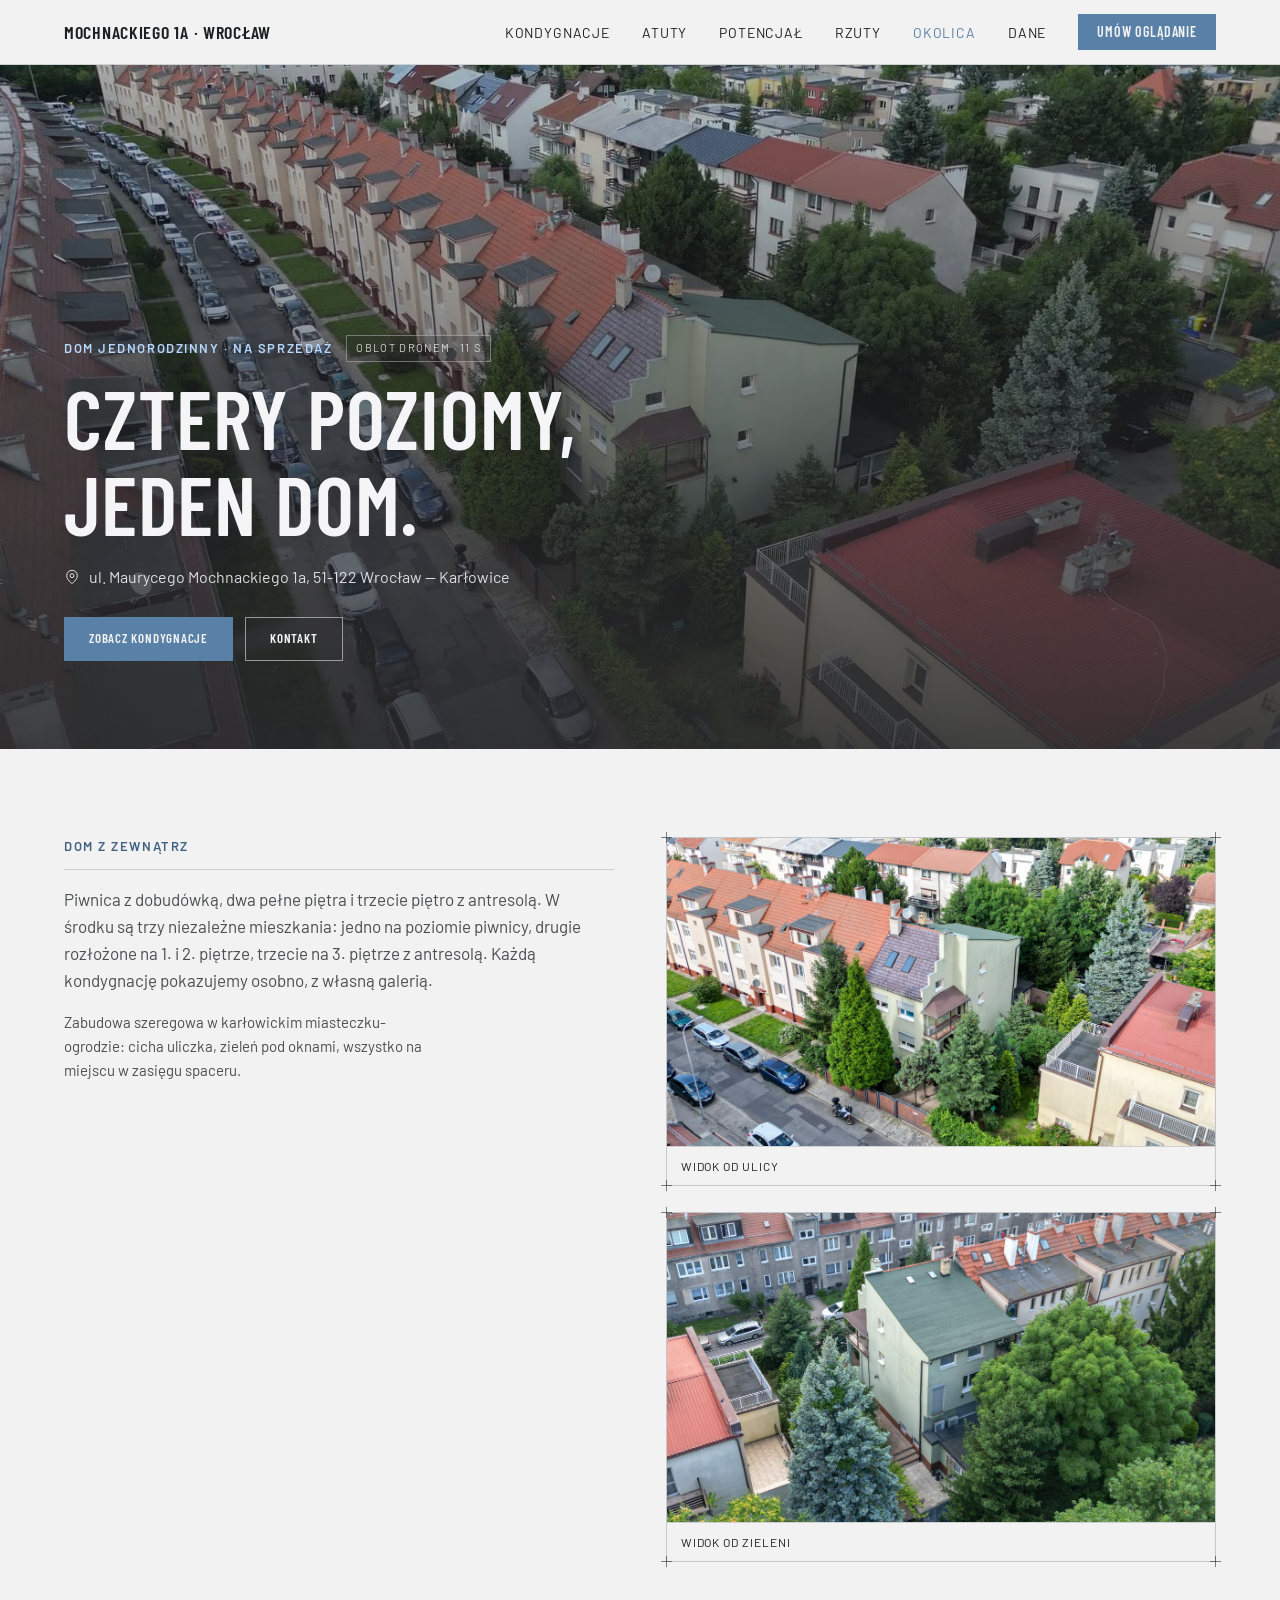
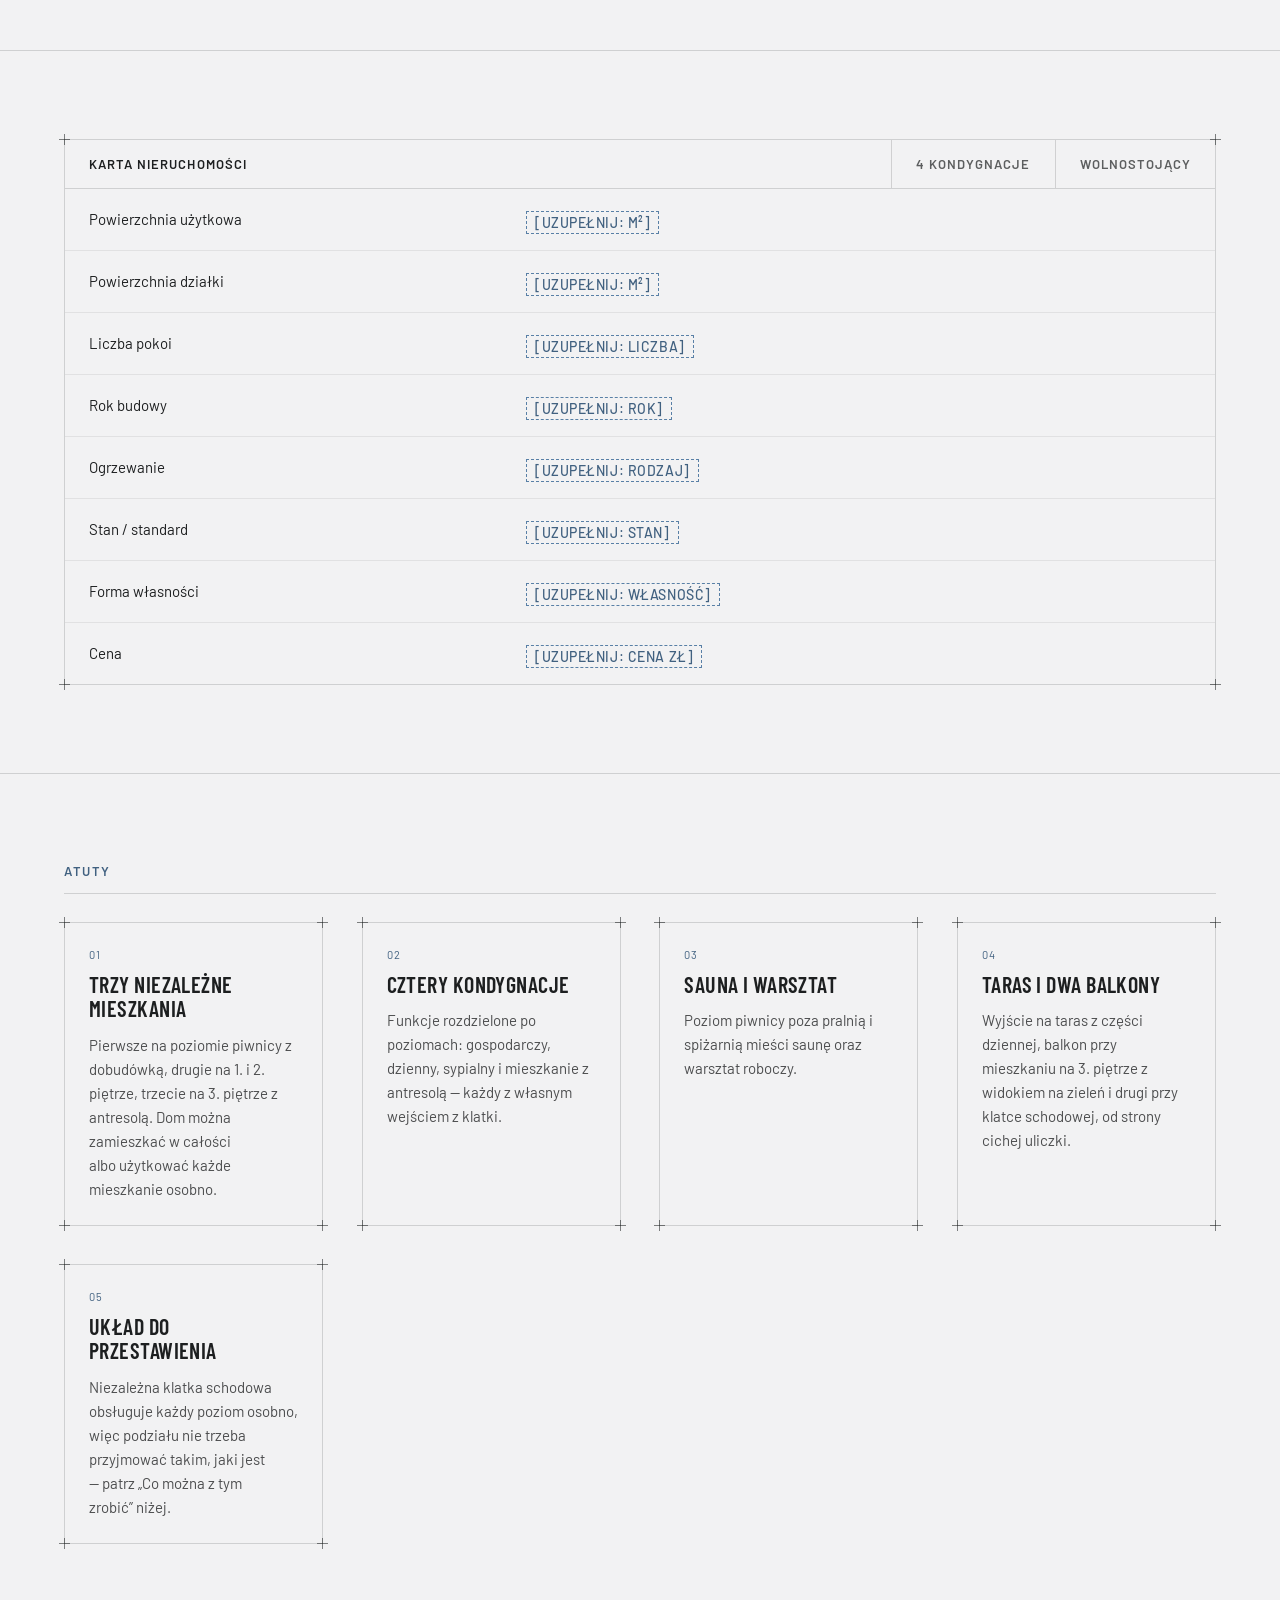
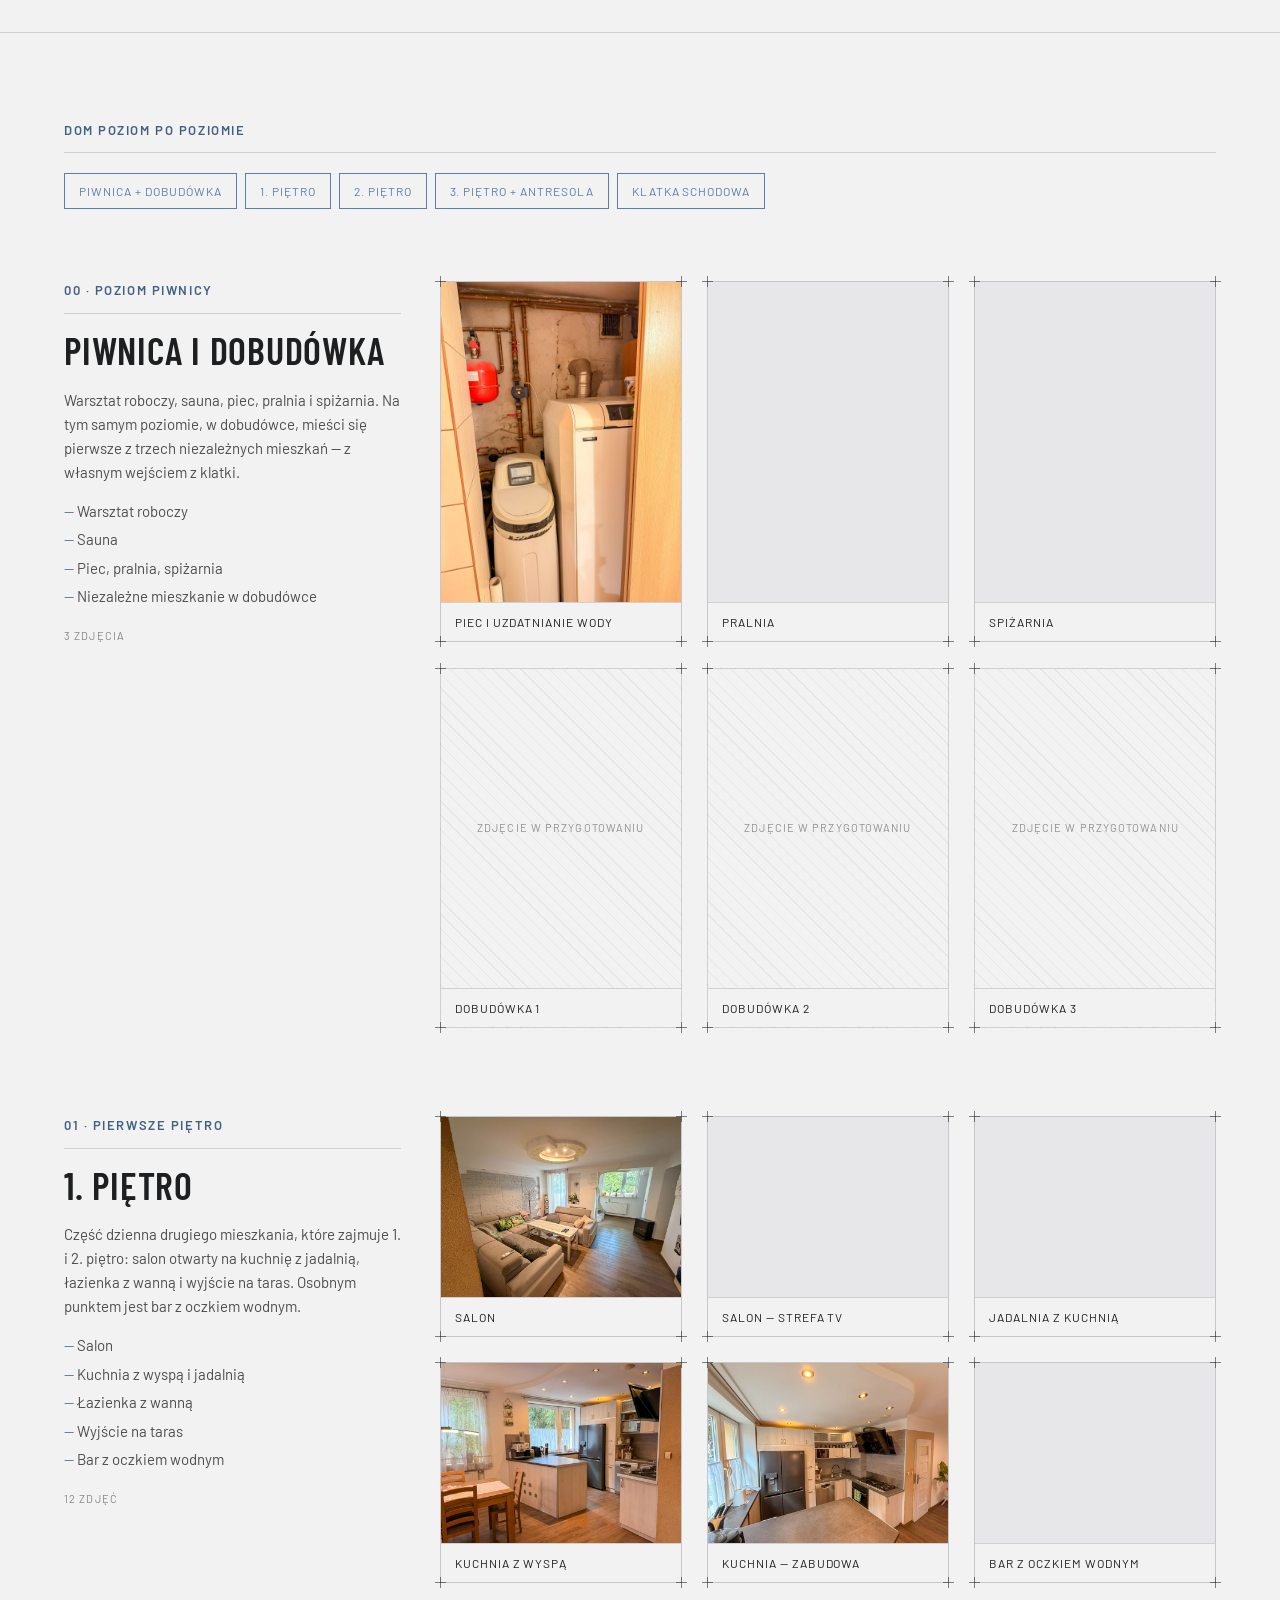
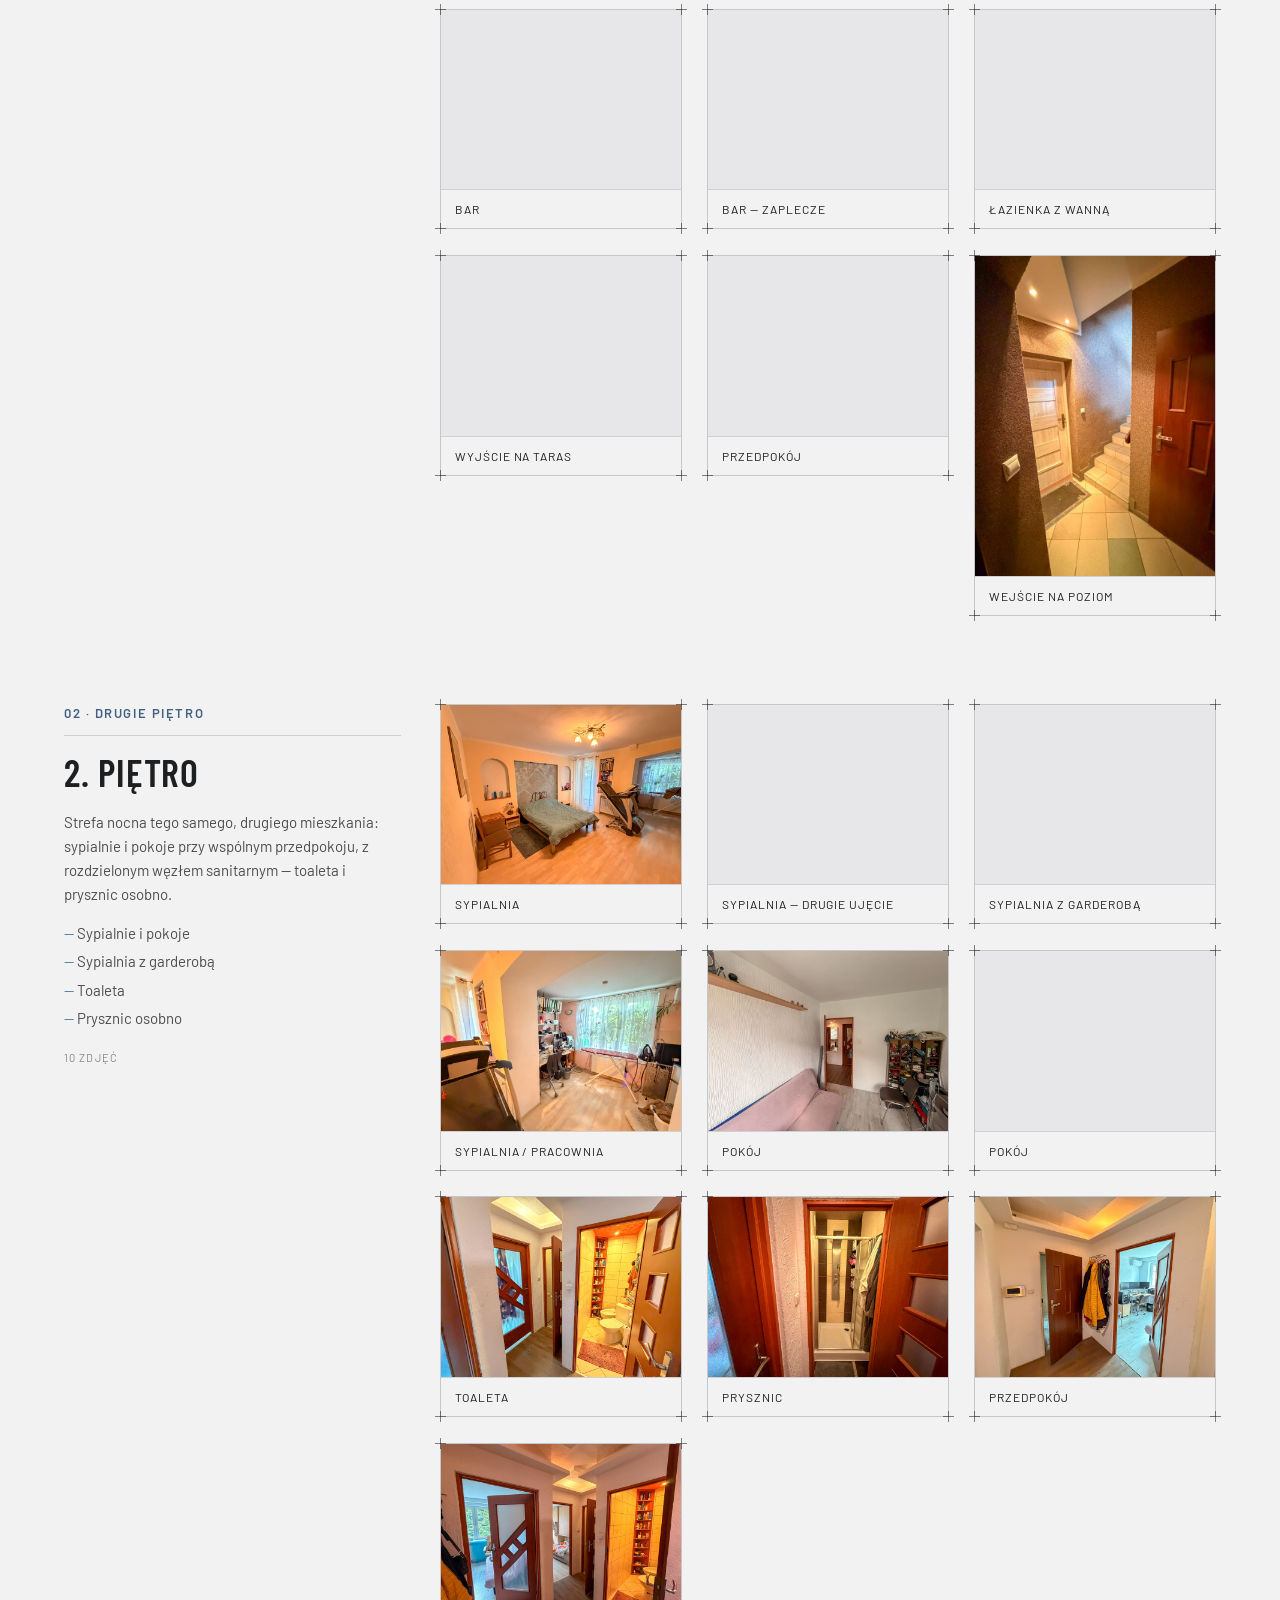
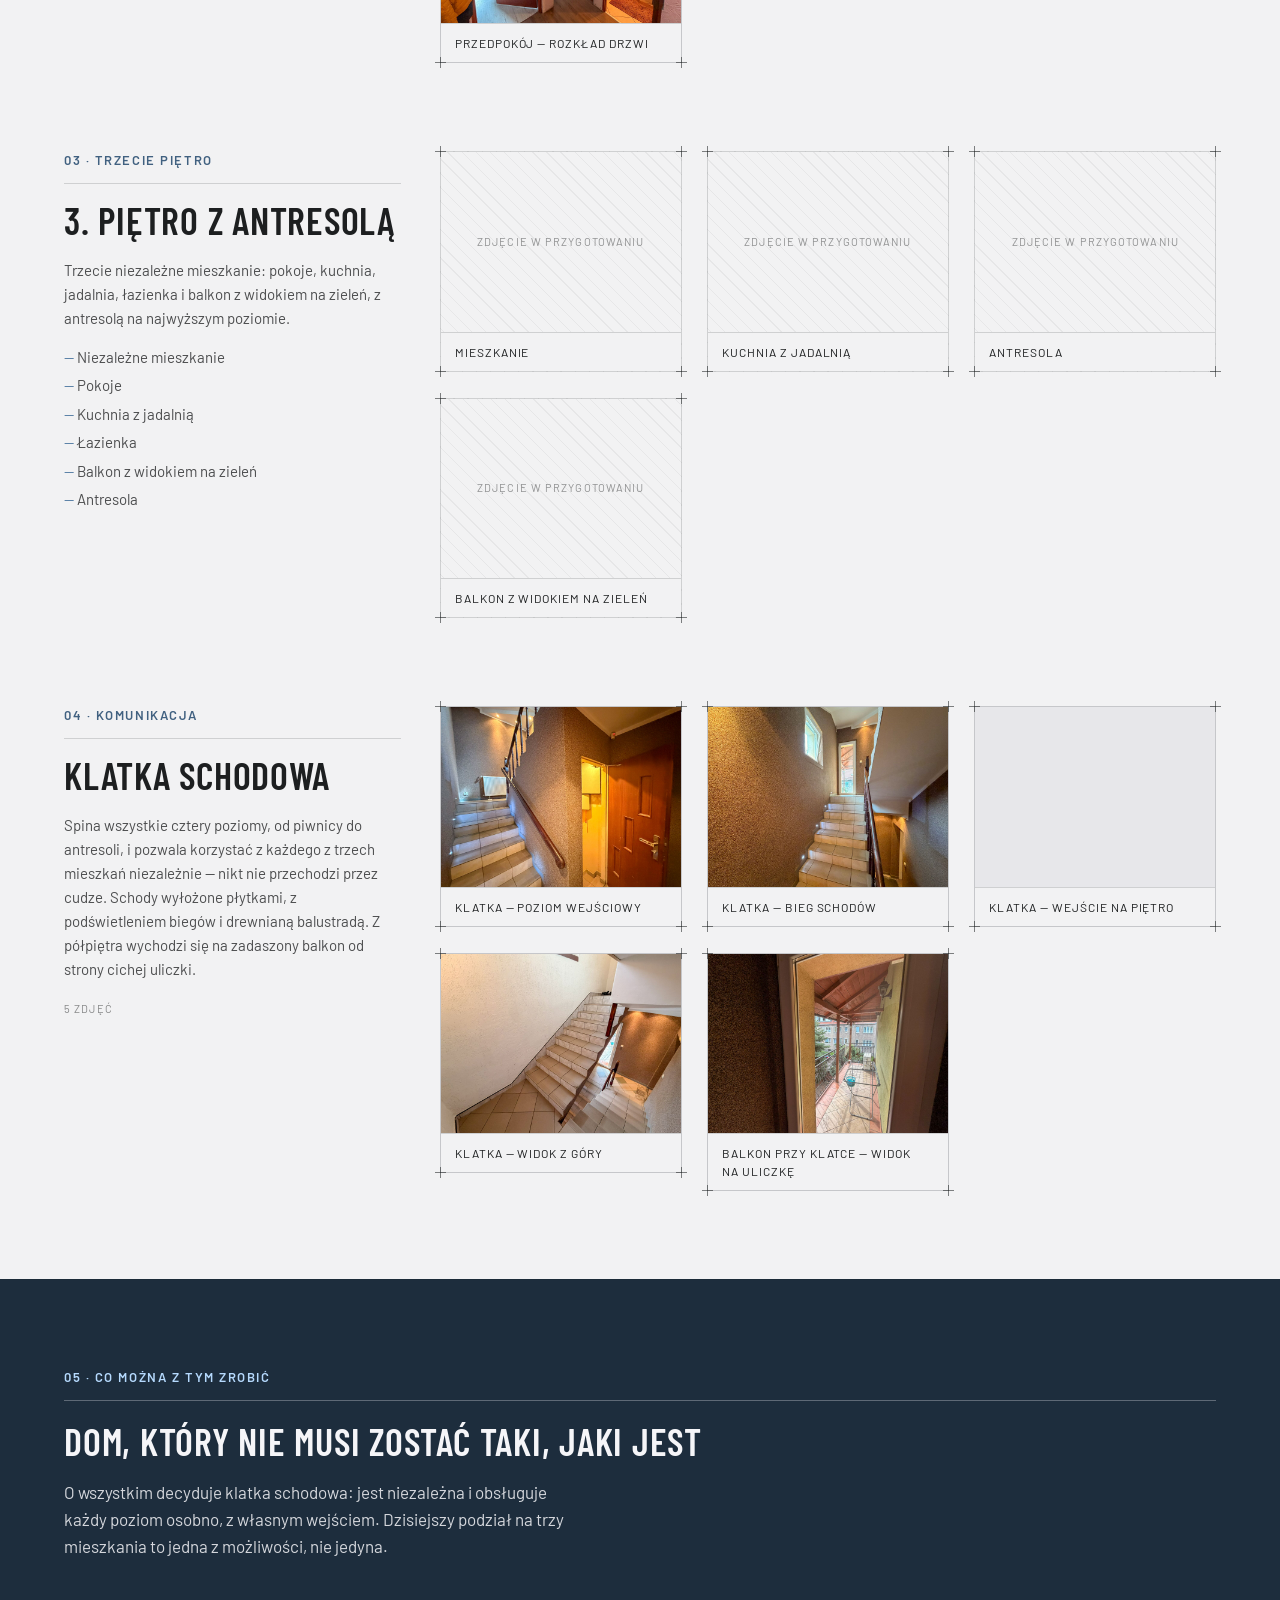
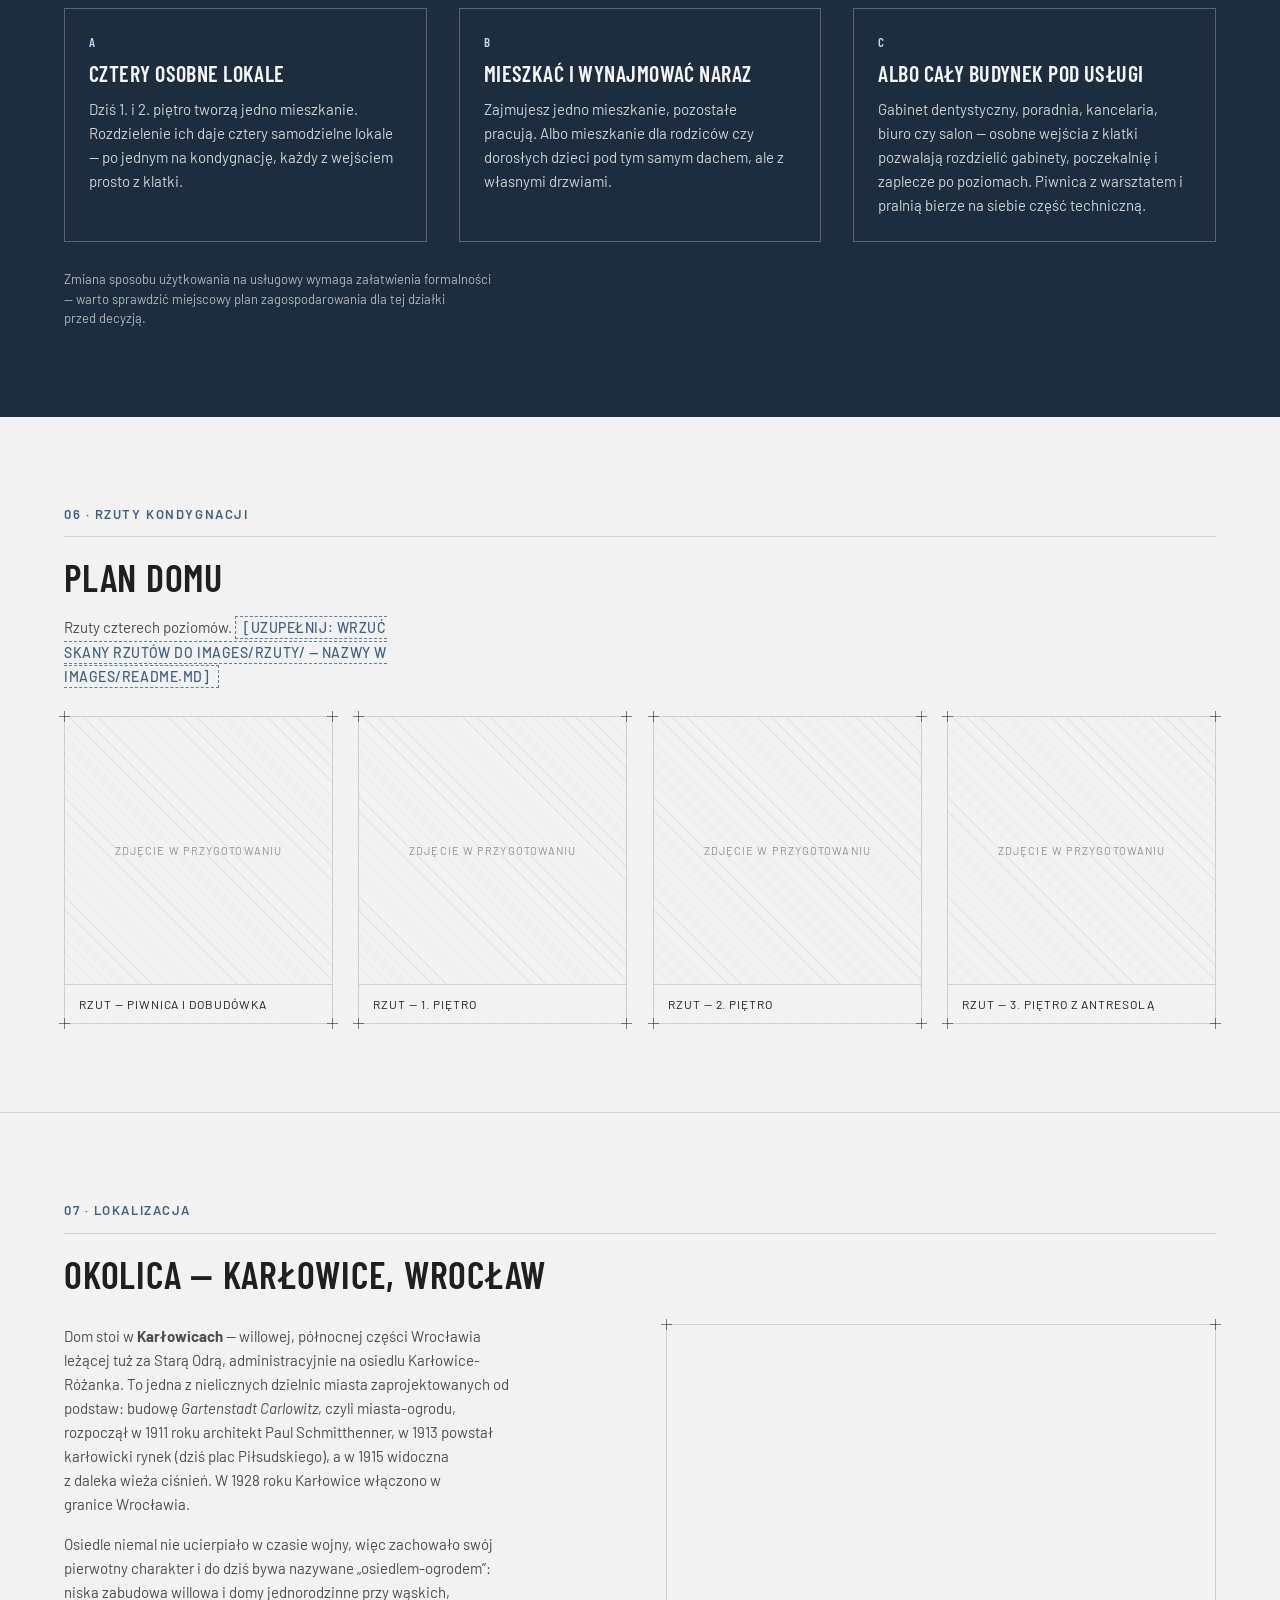
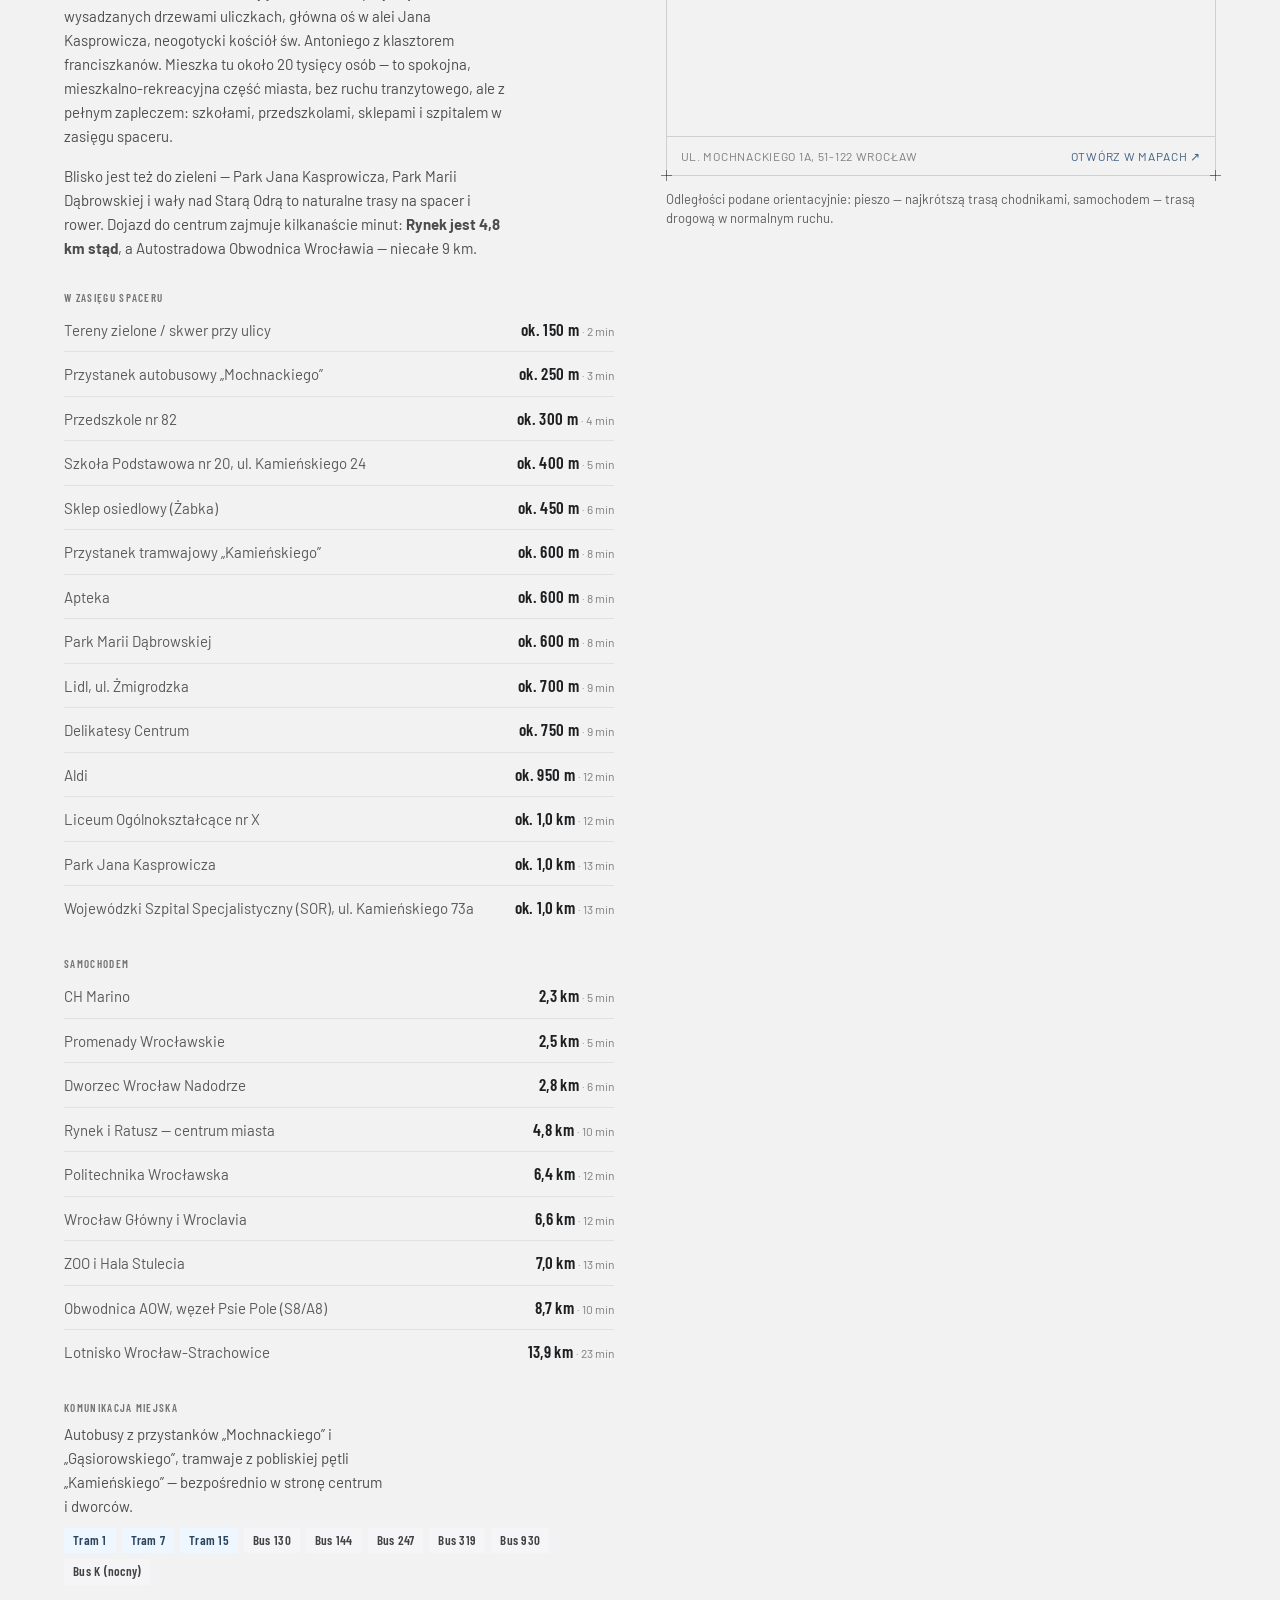
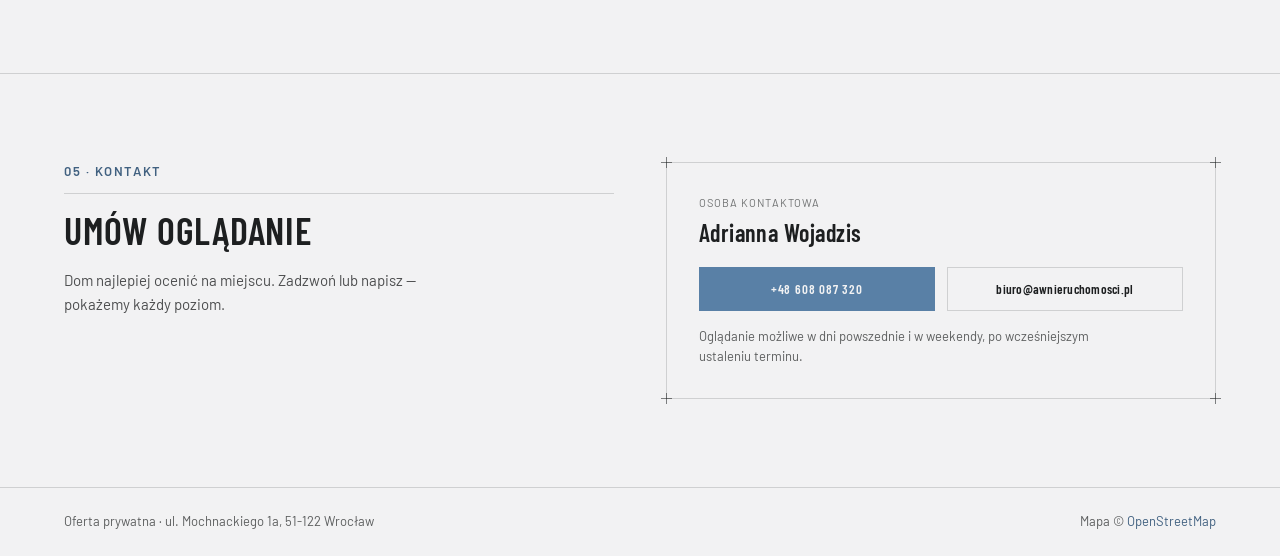
==== commit 6bd4f348: "Poprawione fakty o układzie domu + sekcja o potencjale Trzy niezależne mieszkania, nie dwa: poziom p" ====
--- a/index.html
+++ b/index.html
@@ -4,7 +4,7 @@
 <meta charset="utf-8">
 <meta name="viewport" content="width=device-width, initial-scale=1">
 <title>Dom na sprzedaż — Mochnackiego 1a, Wrocław Karłowice</title>
-<meta name="description" content="Wolnostojący dom jednorodzinny na sprzedaż przy ul. Mochnackiego 1a we Wrocławiu (Karłowice). Cztery kondygnacje, dwa niezależne mieszkania, sauna, warsztat, taras i balkon. Film z drona i galeria każdego poziomu.">
+<meta name="description" content="Wolnostojący dom jednorodzinny na sprzedaż przy ul. Mochnackiego 1a we Wrocławiu (Karłowice). Cztery kondygnacje, trzy niezależne mieszkania, sauna, warsztat, taras i dwa balkony. Niezależna klatka schodowa pozwala wydzielić każdy poziom osobno. Film z drona i galeria każdego poziomu.">
 <meta name="author" content="Oferta prywatna">
 <meta name="robots" content="index, follow">
 <link rel="canonical" href="https://begerowiec.github.io/sell-house/">
@@ -12,7 +12,7 @@
 <meta property="og:type" content="website">
 <meta property="og:locale" content="pl_PL">
 <meta property="og:title" content="Dom na sprzedaż — Mochnackiego 1a, Wrocław Karłowice">
-<meta property="og:description" content="Cztery kondygnacje, dwa niezależne mieszkania, sauna i warsztat. Karłowice — willowa, zielona północ Wrocławia, 4,8 km od Rynku.">
+<meta property="og:description" content="Cztery kondygnacje, trzy niezależne mieszkania, sauna i warsztat. Karłowice — willowa, zielona północ Wrocławia, 4,8 km od Rynku.">
 <meta property="og:image" content="images/zewnatrz/elewacja-01.jpg">
 <meta name="twitter:card" content="summary_large_image">
 
@@ -45,6 +45,7 @@
   <span class="nav-links">
     <a class="uppercase-link" href="#kondygnacje">Kondygnacje</a>
     <a class="uppercase-link" href="#atuty">Atuty</a>
+    <a class="uppercase-link" href="#potencjal">Potencjał</a>
     <a class="uppercase-link" href="#rzuty">Rzuty</a>
     <a class="uppercase-link" href="#okolica">Okolica</a>
     <a class="uppercase-link" href="#dane">Dane</a>
@@ -88,7 +89,7 @@
     <div>
       <span class="kicker">Dom z zewnątrz</span>
       <hr class="rule" style="margin-bottom:16px">
-      <p class="lead lead--big">Piwnica z dobudówką, dwa pełne piętra i trzecie piętro z antresolą. W układzie domu są dwa niezależne mieszkania — na poziomie piwnicy i na trzecim piętrze. Każda kondygnacja pokazana osobno, z własną galerią.</p>
+      <p class="lead lead--big">Piwnica z dobudówką, dwa pełne piętra i trzecie piętro z antresolą. W środku są trzy niezależne mieszkania: jedno na poziomie piwnicy, drugie rozłożone na 1. i 2. piętrze, trzecie na 3. piętrze z antresolą. Każdą kondygnację pokazujemy osobno, z własną galerią.</p>
       <p class="lead">Zabudowa szeregowa w karłowickim miasteczku-ogrodzie: cicha uliczka, zieleń pod oknami, wszystko na miejscu w zasięgu spaceru.</p>
     </div>
     <div class="grid-gallery">
@@ -138,14 +139,14 @@
     <div class="blueprint feature">
       <i class="corner tl"></i><i class="corner tr"></i><i class="corner bl"></i><i class="corner br"></i>
       <span class="num">01</span>
-      <h3>Dwa niezależne mieszkania</h3>
-      <p>Na poziomie piwnicy i na trzecim piętrze. Dom można zamieszkać w całości albo użytkować mieszkania osobno.</p>
+      <h3>Trzy niezależne mieszkania</h3>
+      <p>Pierwsze na poziomie piwnicy z dobudówką, drugie na 1. i 2. piętrze, trzecie na 3. piętrze z antresolą. Dom można zamieszkać w całości albo użytkować każde mieszkanie osobno.</p>
     </div>
     <div class="blueprint feature">
       <i class="corner tl"></i><i class="corner tr"></i><i class="corner bl"></i><i class="corner br"></i>
       <span class="num">02</span>
       <h3>Cztery kondygnacje</h3>
-      <p>Funkcje rozdzielone po poziomach: gospodarczy, dzienny, sypialny i mieszkanie z antresolą.</p>
+      <p>Funkcje rozdzielone po poziomach: gospodarczy, dzienny, sypialny i mieszkanie z antresolą — każdy z własnym wejściem z klatki.</p>
     </div>
     <div class="blueprint feature">
       <i class="corner tl"></i><i class="corner tr"></i><i class="corner bl"></i><i class="corner br"></i>
@@ -156,8 +157,14 @@
     <div class="blueprint feature">
       <i class="corner tl"></i><i class="corner tr"></i><i class="corner bl"></i><i class="corner br"></i>
       <span class="num">04</span>
-      <h3>Taras i balkon</h3>
-      <p>Wyjście na taras z części dziennej, balkon przy mieszkaniu na trzecim piętrze.</p>
+      <h3>Taras i dwa balkony</h3>
+      <p>Wyjście na taras z części dziennej, balkon przy mieszkaniu na 3. piętrze z widokiem na zieleń i drugi przy klatce schodowej, od strony cichej uliczki.</p>
+    </div>
+    <div class="blueprint feature">
+      <i class="corner tl"></i><i class="corner tr"></i><i class="corner bl"></i><i class="corner br"></i>
+      <span class="num">05</span>
+      <h3>Układ do przestawienia</h3>
+      <p>Niezależna klatka schodowa obsługuje każdy poziom osobno, więc podziału nie trzeba przyjmować takim, jaki jest — patrz „Co można z tym zrobić” niżej.</p>
     </div>
   </div>
 </section>
@@ -179,7 +186,7 @@
       <span class="kicker">00 · Poziom piwnicy</span>
       <hr class="rule" style="margin-bottom:16px">
       <h2 class="h-section">Piwnica i dobudówka</h2>
-      <p class="lead">Warsztat roboczy, sauna, piec, pralnia i spiżarnia. Na tym samym poziomie, w dobudówce, znajduje się jedno z dwóch niezależnych mieszkań.</p>
+      <p class="lead">Warsztat roboczy, sauna, piec, pralnia i spiżarnia. Na tym samym poziomie, w dobudówce, mieści się pierwsze z trzech niezależnych mieszkań — z własnym wejściem z klatki.</p>
       <ul class="room-list">
         <li>Warsztat roboczy</li>
         <li>Sauna</li>
@@ -224,7 +231,7 @@
       <span class="kicker">01 · Pierwsze piętro</span>
       <hr class="rule" style="margin-bottom:16px">
       <h2 class="h-section">1. piętro</h2>
-      <p class="lead">Część dzienna: salon otwarty na kuchnię z jadalnią, łazienka z wanną i wyjście na taras. Osobnym punktem jest bar z oczkiem wodnym.</p>
+      <p class="lead">Część dzienna drugiego mieszkania, które zajmuje 1. i 2. piętro: salon otwarty na kuchnię z jadalnią, łazienka z wanną i wyjście na taras. Osobnym punktem jest bar z oczkiem wodnym.</p>
       <ul class="room-list">
         <li>Salon</li>
         <li>Kuchnia z wyspą i jadalnią</li>
@@ -303,7 +310,7 @@
       <span class="kicker">02 · Drugie piętro</span>
       <hr class="rule" style="margin-bottom:16px">
       <h2 class="h-section">2. piętro</h2>
-      <p class="lead">Strefa nocna: sypialnie i pokoje przy wspólnym przedpokoju, z rozdzielonym węzłem sanitarnym — toaleta i prysznic osobno.</p>
+      <p class="lead">Strefa nocna tego samego, drugiego mieszkania: sypialnie i pokoje przy wspólnym przedpokoju, z rozdzielonym węzłem sanitarnym — toaleta i prysznic osobno.</p>
       <ul class="room-list">
         <li>Sypialnie i pokoje</li>
         <li>Sypialnia z garderobą</li>
@@ -371,13 +378,14 @@
       <span class="kicker">03 · Trzecie piętro</span>
       <hr class="rule" style="margin-bottom:16px">
       <h2 class="h-section">3. piętro z antresolą</h2>
-      <p class="lead">Drugie niezależne mieszkanie: pokoje, kuchnia, jadalnia, łazienka i balkon, z antresolą na najwyższym poziomie.</p>
+      <p class="lead">Trzecie niezależne mieszkanie: pokoje, kuchnia, jadalnia, łazienka i balkon z widokiem na zieleń, z antresolą na najwyższym poziomie.</p>
       <ul class="room-list">
         <li>Niezależne mieszkanie</li>
         <li>Pokoje</li>
         <li>Kuchnia z jadalnią</li>
         <li>Łazienka</li>
-        <li>Balkon i antresola</li>
+        <li>Balkon z widokiem na zieleń</li>
+        <li>Antresola</li>
       </ul>
       
     </div>
@@ -394,9 +402,9 @@
         <i class="corner tl"></i><i class="corner tr"></i><i class="corner bl"></i><i class="corner br"></i>
         <figcaption>Antresola</figcaption>
       </figure>
-      <figure class="blueprint shot is-empty" data-label="Balkon — zdjęcie do uzupełnienia" style="--ar:4/3">
-        <i class="corner tl"></i><i class="corner tr"></i><i class="corner bl"></i><i class="corner br"></i>
-        <figcaption>Balkon</figcaption>
+      <figure class="blueprint shot is-empty" data-label="Balkon z widokiem na zieleń — zdjęcie do uzupełnienia" style="--ar:4/3">
+        <i class="corner tl"></i><i class="corner tr"></i><i class="corner bl"></i><i class="corner br"></i>
+        <figcaption>Balkon z widokiem na zieleń</figcaption>
       </figure>
     </div>
   </article>
@@ -406,7 +414,7 @@
       <span class="kicker">04 · Komunikacja</span>
       <hr class="rule" style="margin-bottom:16px">
       <h2 class="h-section">Klatka schodowa</h2>
-      <p class="lead">Spina wszystkie cztery poziomy, od piwnicy do antresoli, i pozwala korzystać z obu mieszkań niezależnie. Schody wyłożone płytkami, z podświetleniem biegów i drewnianą balustradą.</p>
+      <p class="lead">Spina wszystkie cztery poziomy, od piwnicy do antresoli, i pozwala korzystać z każdego z trzech mieszkań niezależnie — nikt nie przechodzi przez cudze. Schody wyłożone płytkami, z podświetleniem biegów i drewnianą balustradą. Z półpiętra wychodzi się na zadaszony balkon od strony cichej uliczki.</p>
       <p class="shot-count">5 zdjęć</p>
     </div>
     <div class="grid-gallery">
@@ -430,14 +438,44 @@
         <i class="corner tl"></i><i class="corner tr"></i><i class="corner bl"></i><i class="corner br"></i>
         <figcaption>Klatka — widok z góry</figcaption>
       </figure>
-      <figure class="blueprint shot" data-label="Wyjście na zadaszony balkon — images/klatka/wyjscie-na-balkon.jpg" style="--ar:4/3">
-        <img src="images/klatka/wyjscie-na-balkon.jpg" alt="Wyjście na zadaszony balkon" loading="lazy" decoding="async">
-        <i class="corner tl"></i><i class="corner tr"></i><i class="corner bl"></i><i class="corner br"></i>
-        <figcaption>Wyjście na zadaszony balkon</figcaption>
+      <figure class="blueprint shot" data-label="Balkon przy klatce — images/klatka/wyjscie-na-balkon.jpg" style="--ar:4/3">
+        <img src="images/klatka/wyjscie-na-balkon.jpg" alt="Zadaszony balkon przy klatce schodowej, widok na uliczkę" loading="lazy" decoding="async">
+        <i class="corner tl"></i><i class="corner tr"></i><i class="corner bl"></i><i class="corner br"></i>
+        <figcaption>Balkon przy klatce — widok na uliczkę</figcaption>
       </figure>
     </div>
   </article>
 
+</section>
+
+<!-- ───────────────────────────  POTENCJAŁ  ────────────────────────── -->
+<section id="potencjal" class="potential" data-reveal>
+  <div class="wrap potential__inner">
+    <span class="kicker on-dark">05 · Co można z tym zrobić</span>
+    <hr class="rule rule--light">
+    <h2 class="h-section">Dom, który nie musi zostać taki, jaki jest</h2>
+    <p class="lead lead--big lead--light">O wszystkim decyduje klatka schodowa: jest niezależna i obsługuje każdy poziom osobno, z własnym wejściem. Dzisiejszy podział na trzy mieszkania to jedna z możliwości, nie jedyna.</p>
+
+    <div class="potential__grid">
+      <div class="potential__card">
+        <span class="num">A</span>
+        <h3>Cztery osobne lokale</h3>
+        <p>Dziś 1. i 2. piętro tworzą jedno mieszkanie. Rozdzielenie ich daje cztery samodzielne lokale — po jednym na kondygnację, każdy z wejściem prosto z klatki.</p>
+      </div>
+      <div class="potential__card">
+        <span class="num">B</span>
+        <h3>Mieszkać i wynajmować naraz</h3>
+        <p>Zajmujesz jedno mieszkanie, pozostałe pracują. Albo mieszkanie dla rodziców czy dorosłych dzieci pod tym samym dachem, ale z własnymi drzwiami.</p>
+      </div>
+      <div class="potential__card">
+        <span class="num">C</span>
+        <h3>Albo cały budynek pod usługi</h3>
+        <p>Gabinet dentystyczny, poradnia, kancelaria, biuro czy salon — osobne wejścia z klatki pozwalają rozdzielić gabinety, poczekalnię i zaplecze po poziomach. Piwnica z warsztatem i pralnią bierze na siebie część techniczną.</p>
+      </div>
+    </div>
+
+    <p class="fine fine--light">Zmiana sposobu użytkowania na usługowy wymaga załatwienia formalności — warto sprawdzić miejscowy plan zagospodarowania dla tej działki przed decyzją.</p>
+  </div>
 </section>
 
 <!-- ─────────────────────────────  RZUTY  ──────────────────────────── -->
--- a/assets/css/site.css
+++ b/assets/css/site.css
@@ -244,6 +244,46 @@
   background: var(--color-bg);
 }
 
+/* — potencjał: jedyne pełne pole akcentu na stronie ————————————————
+   System dopuszcza je dla najgłębszego kroku rampy: stal jako tło,
+   typografia odwrócona na papier. Sekcja ma się wyróżniać, bo to ona
+   sprzedaje to, czego nie widać na zdjęciach. */
+.potential {
+  background: var(--color-accent-900);
+  color: var(--color-neutral-100);
+  border-top: 1px solid var(--color-divider);
+}
+.potential__inner { padding-block: clamp(48px, 7vw, 88px); }
+.potential .h-section { color: var(--color-neutral-100); margin-bottom: 0; }
+.rule--light { background: color-mix(in srgb, var(--color-neutral-100) 30%, transparent); }
+.lead--light { color: color-mix(in srgb, var(--color-neutral-100) 85%, transparent); }
+.potential .fine--light { color: color-mix(in srgb, var(--color-neutral-100) 68%, transparent); max-width: 62ch; }
+
+.potential__grid {
+  display: grid; gap: clamp(20px, 3vw, 32px); align-items: stretch;
+  grid-template-columns: repeat(auto-fit, minmax(min(260px, 100%), 1fr));
+  margin: clamp(32px, 5vw, 48px) 0 28px;
+}
+.potential__card {
+  padding: 24px; display: flex; flex-direction: column;
+  border: 1px solid color-mix(in srgb, var(--color-neutral-100) 28%, transparent);
+}
+.potential__card .num {
+  display: block; font-family: var(--font-heading); font-weight: 600;
+  font-size: 13px; letter-spacing: 0.14em; text-transform: uppercase;
+  color: var(--color-accent-300); margin-bottom: 8px;
+}
+.potential__card h3 {
+  font-family: var(--font-heading); font-weight: 600; font-size: 22px;
+  text-transform: uppercase; letter-spacing: 0.02em; margin: 0;
+  color: var(--color-neutral-100);
+}
+.potential__card p {
+  margin: 12px 0 0; flex: 1; font-size: 15px; line-height: 1.6;
+  color: color-mix(in srgb, var(--color-neutral-100) 82%, transparent);
+}
+.potential ::selection { background: color-mix(in srgb, var(--color-neutral-100) 30%, transparent); }
+
 /* — okolica ————————————————————————————————————————————————— */
 .dist-group + .dist-group { margin-top: 28px; }
 .dist-group h3 {
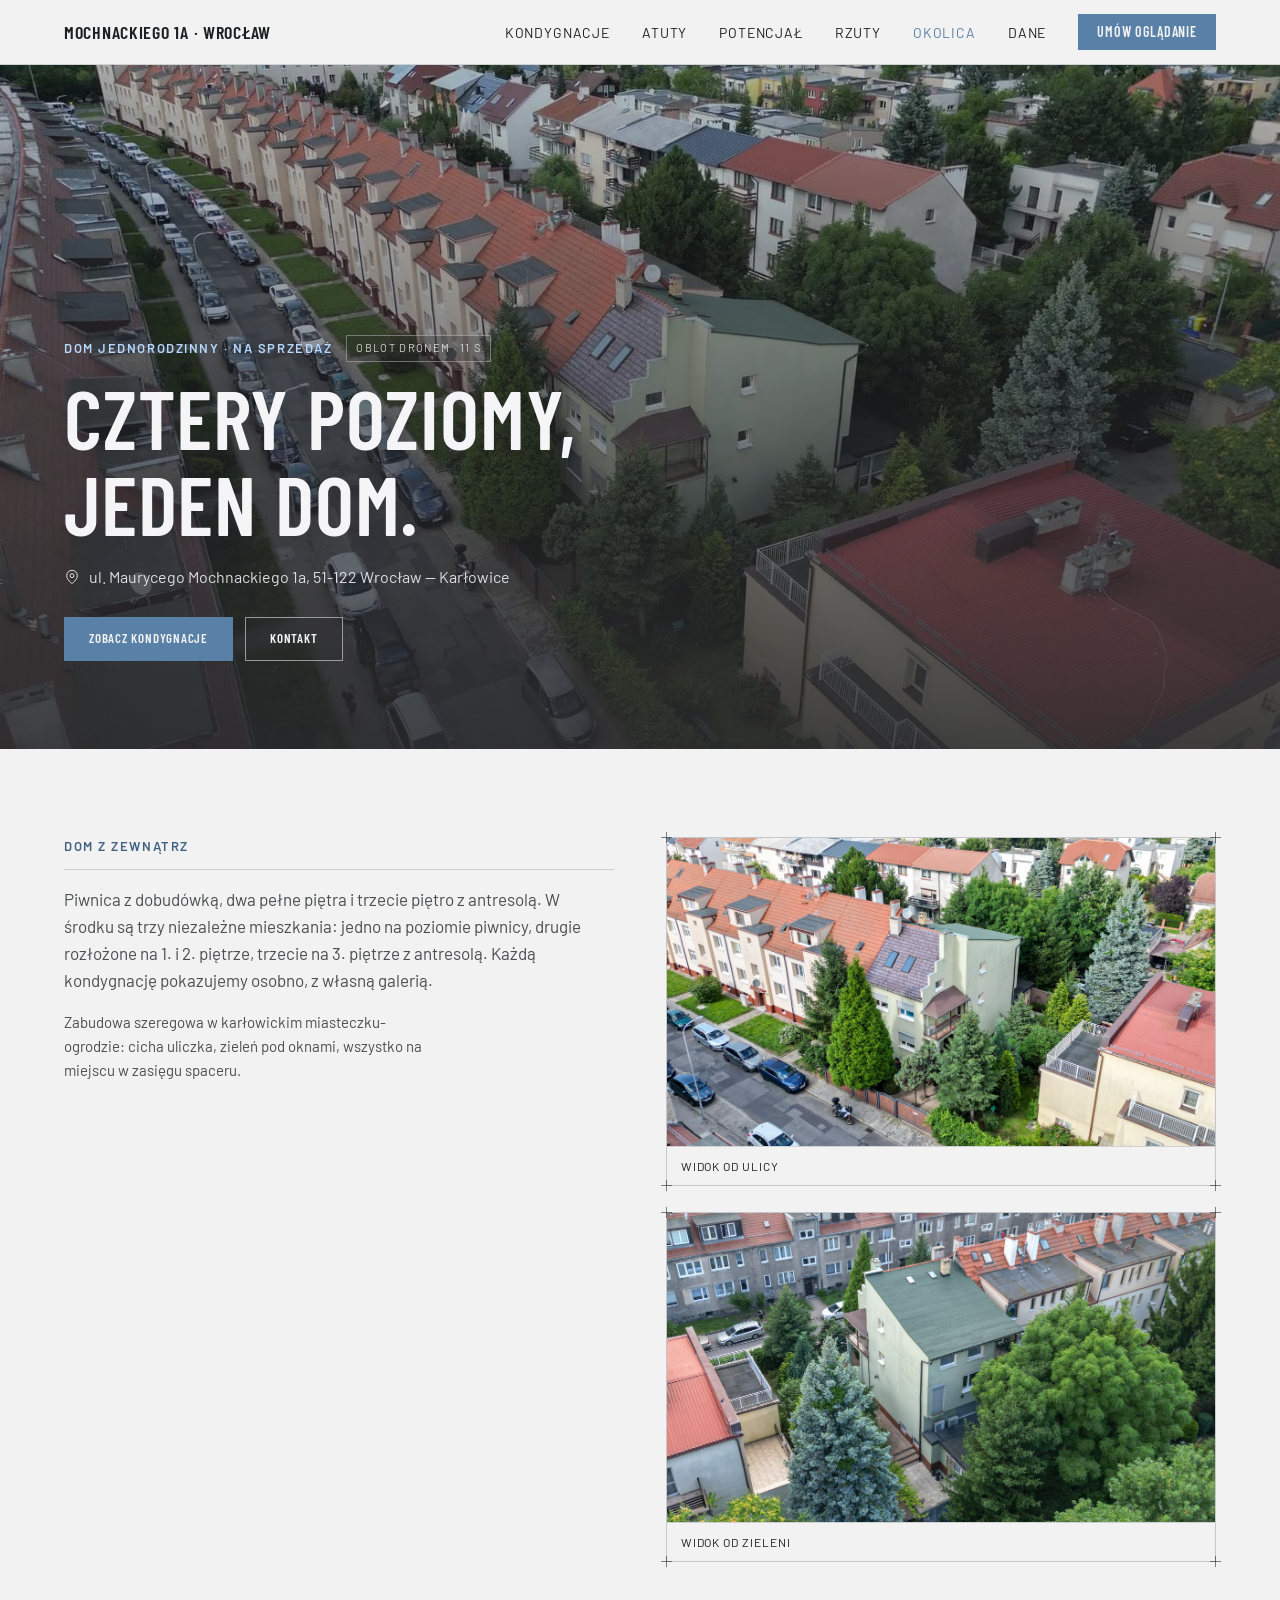
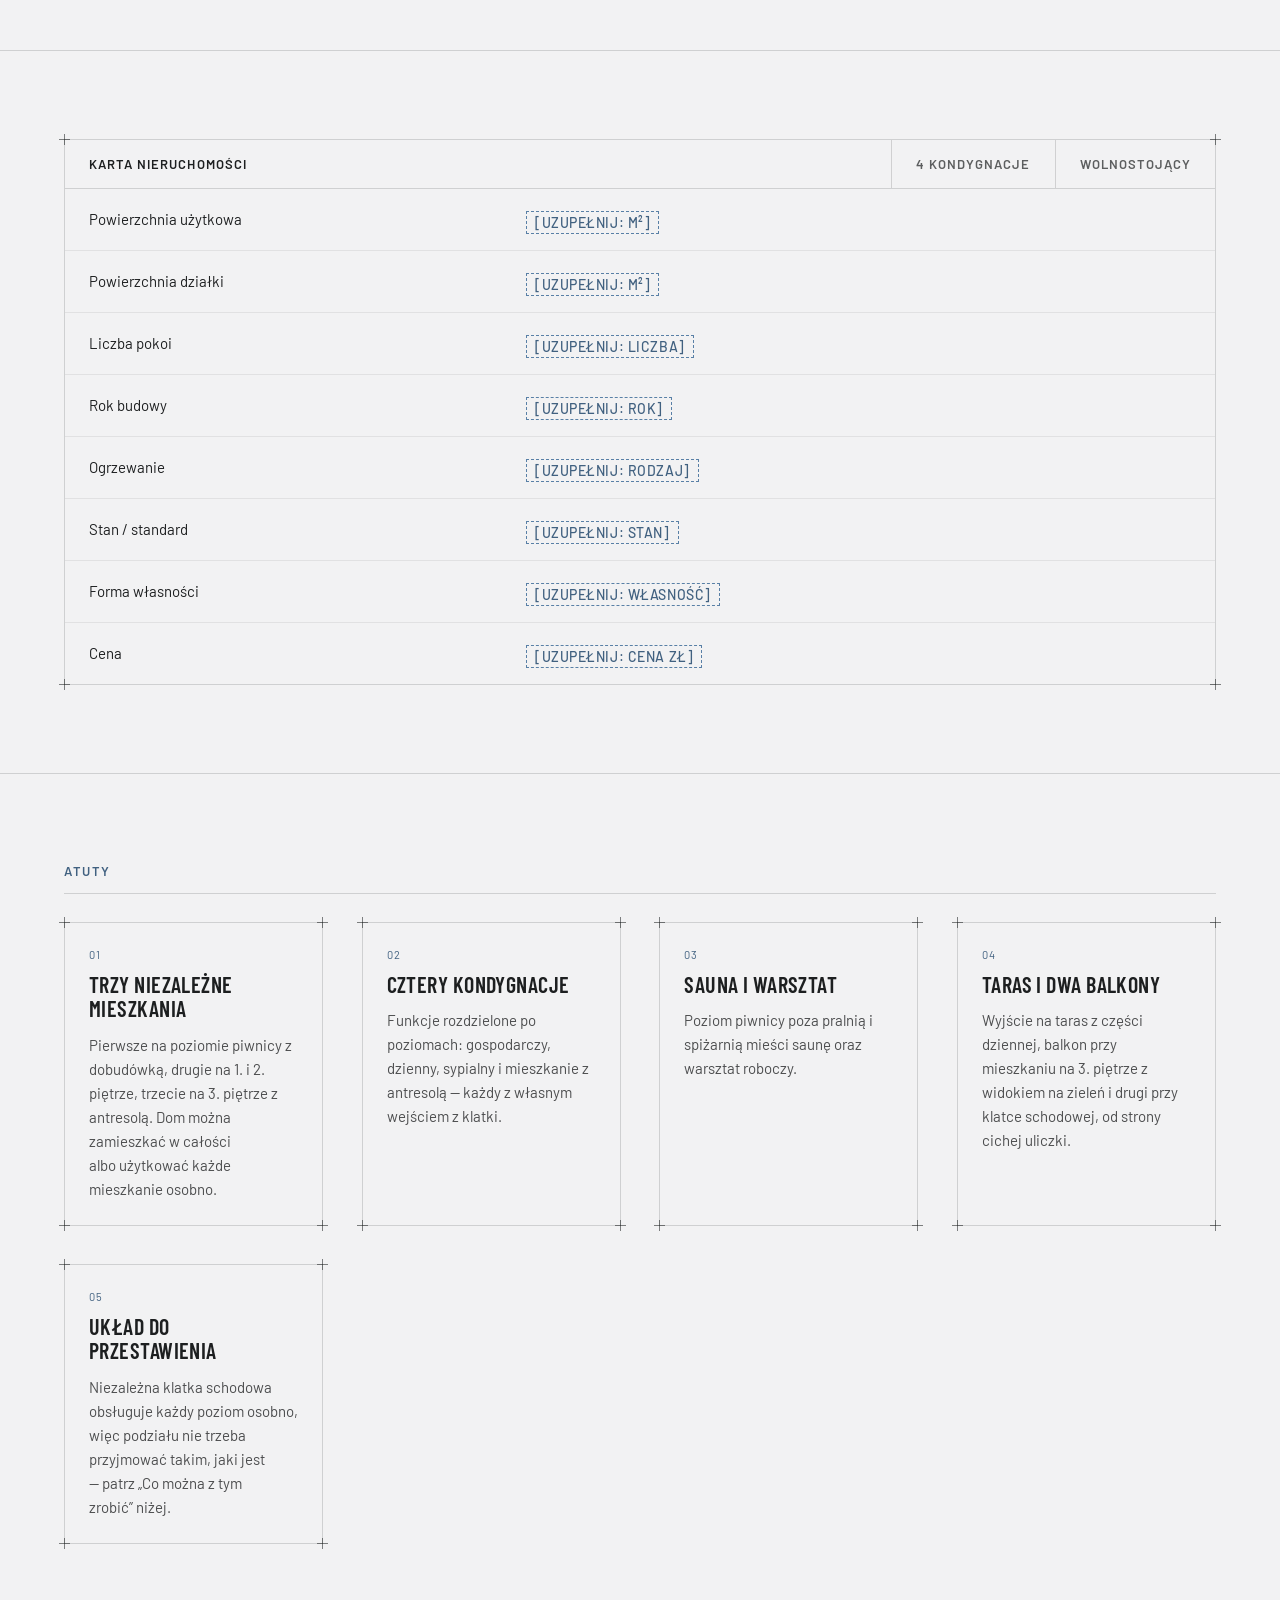
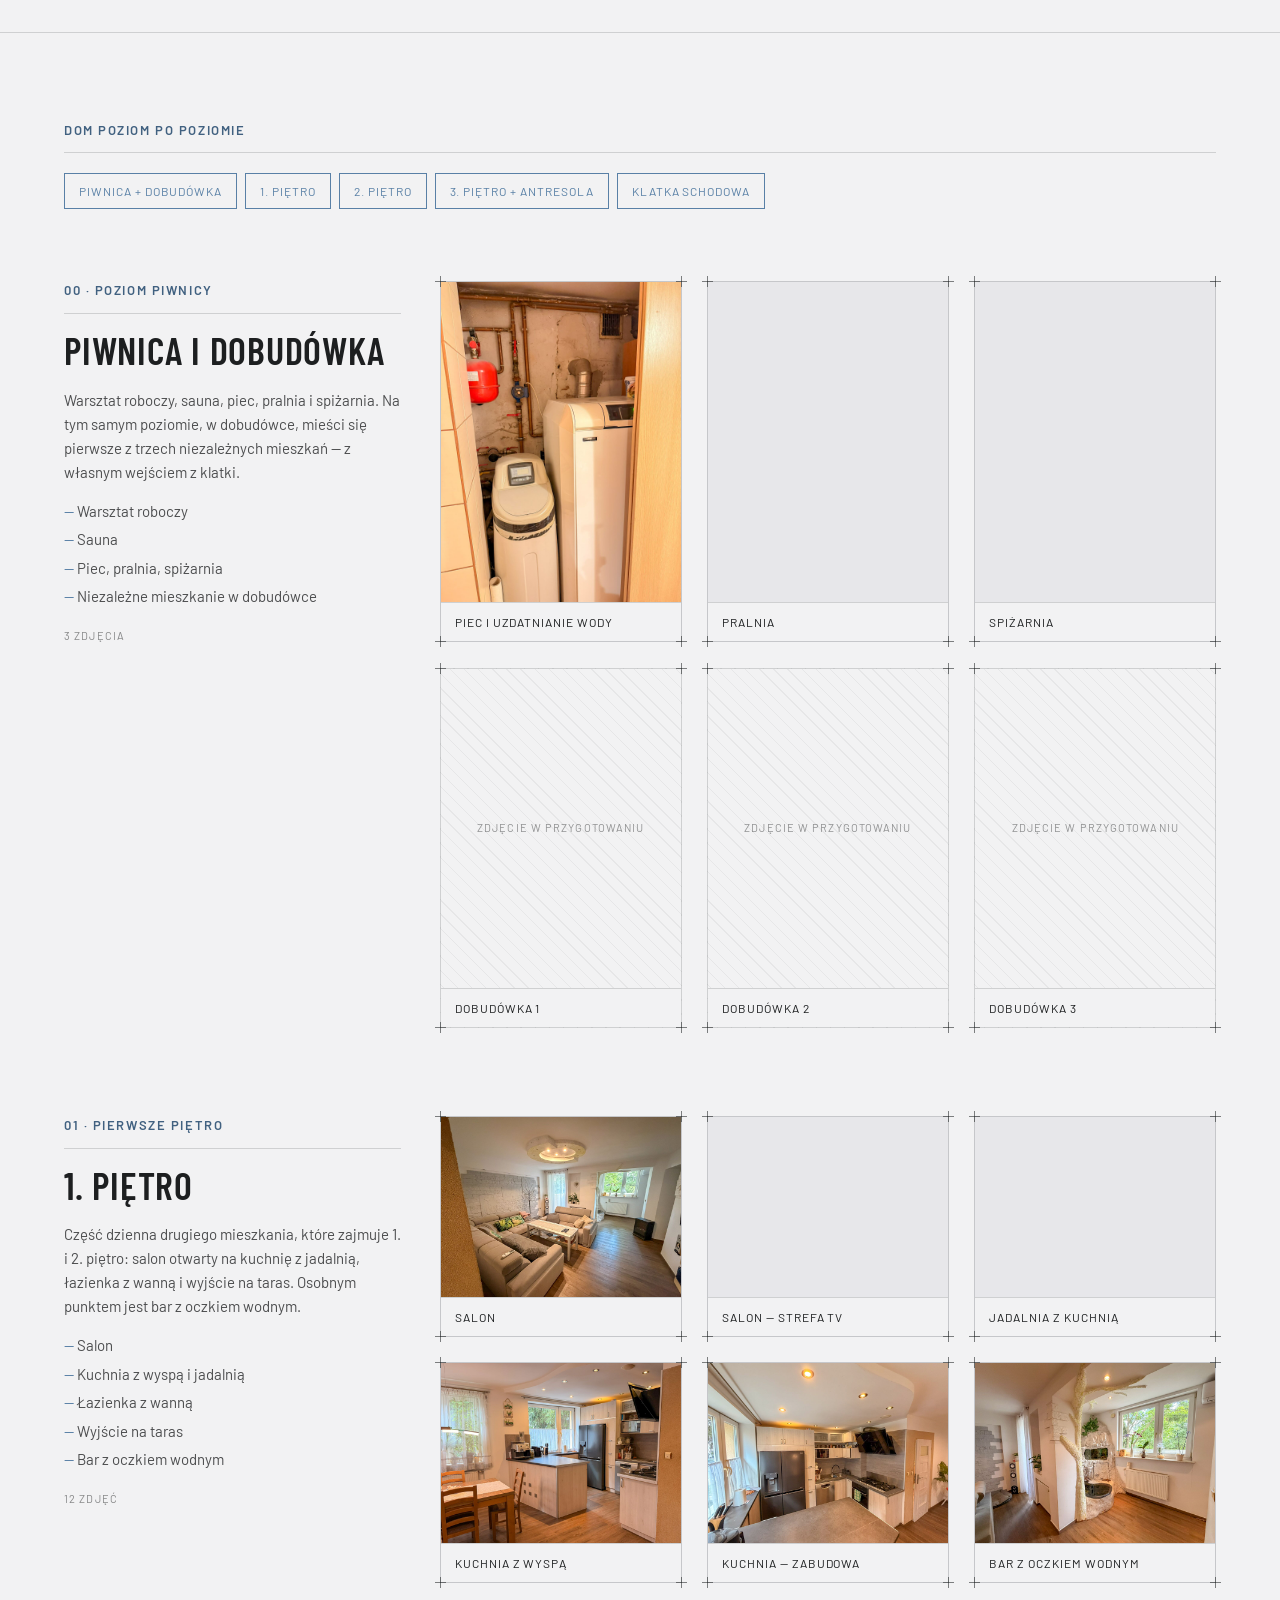
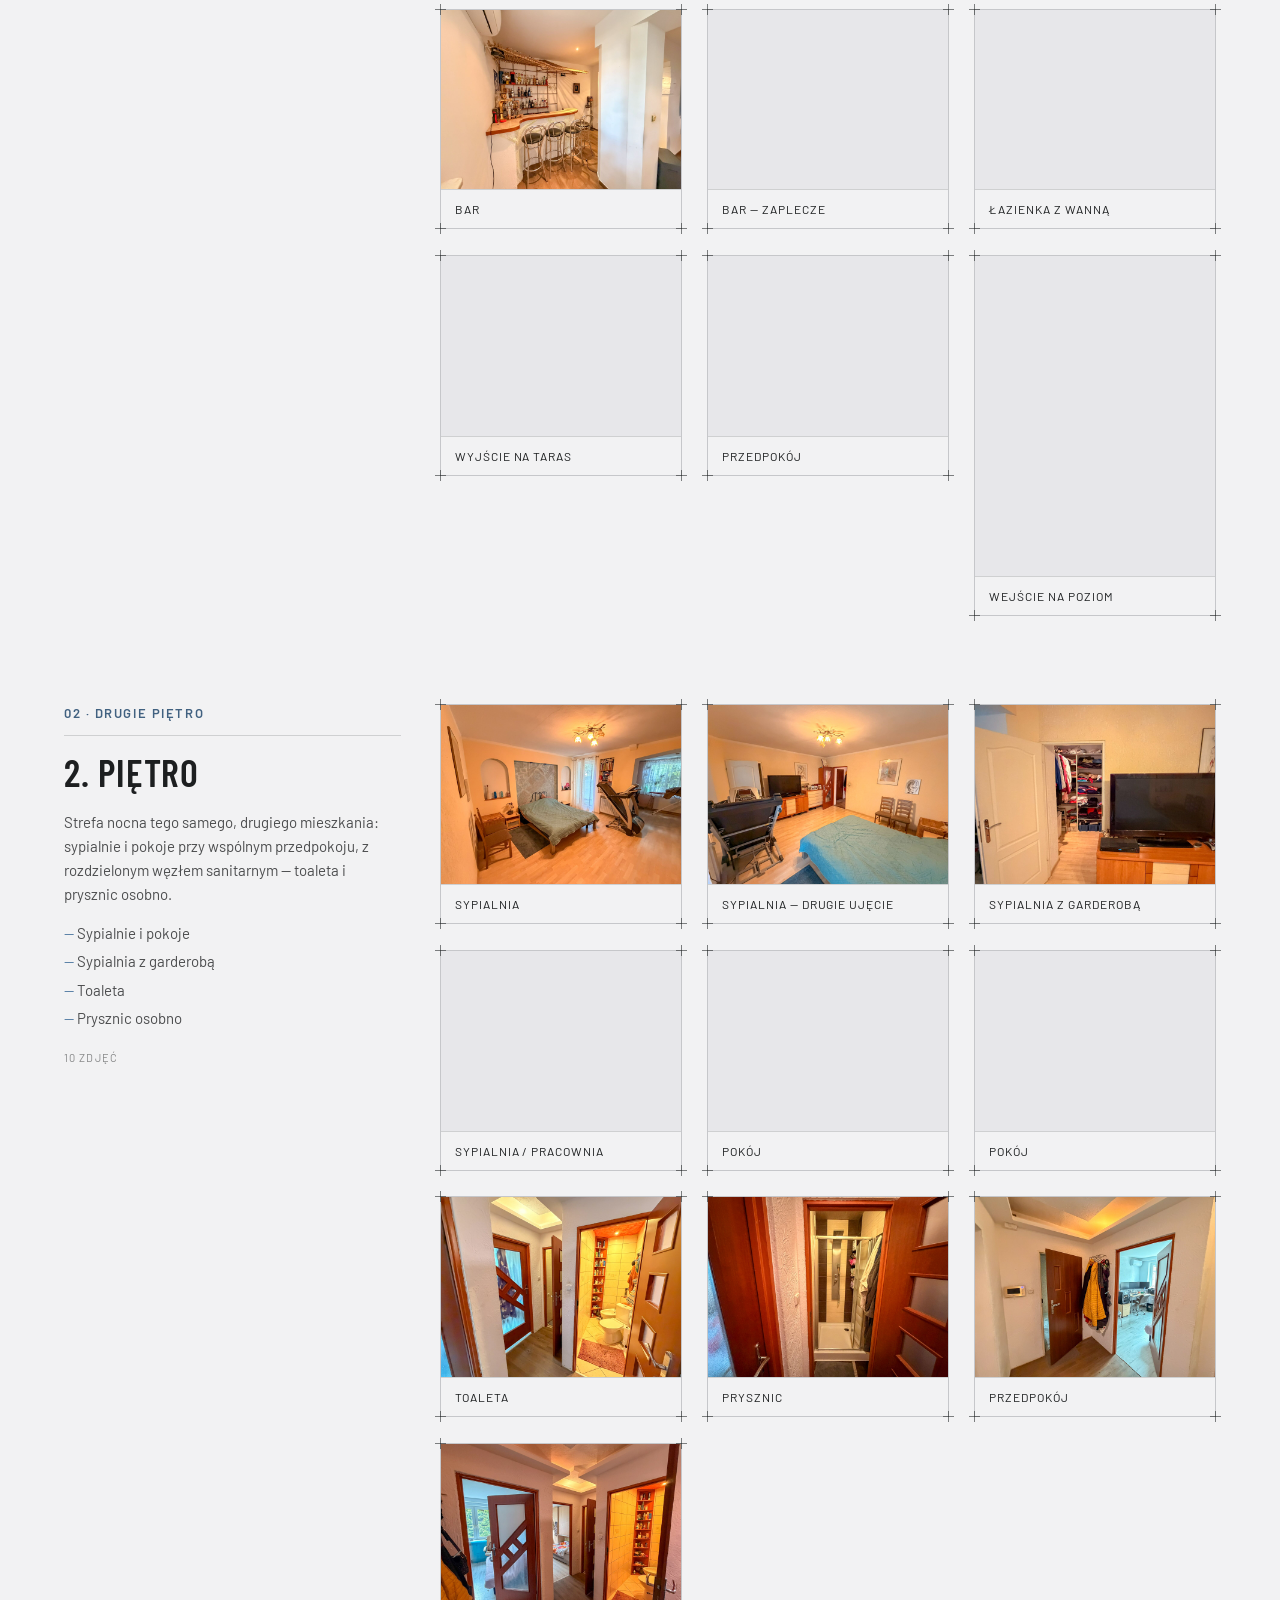
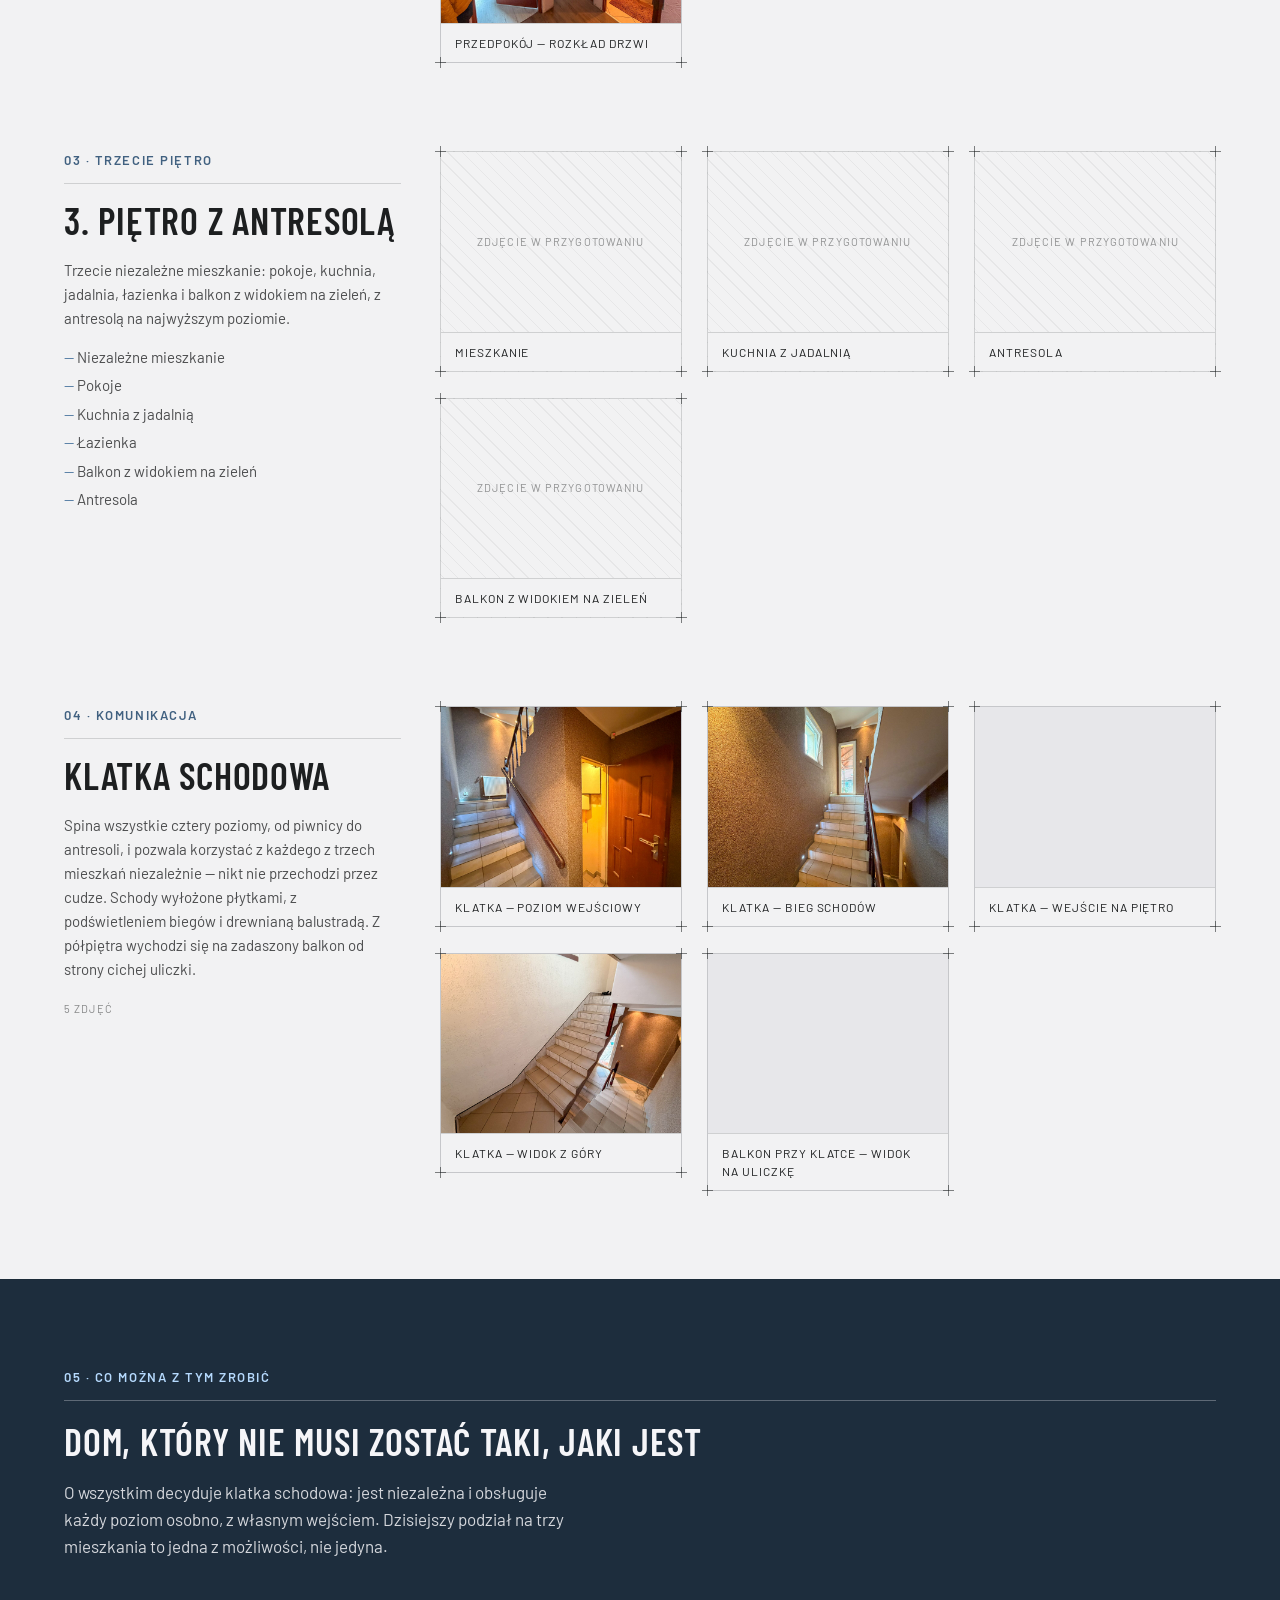
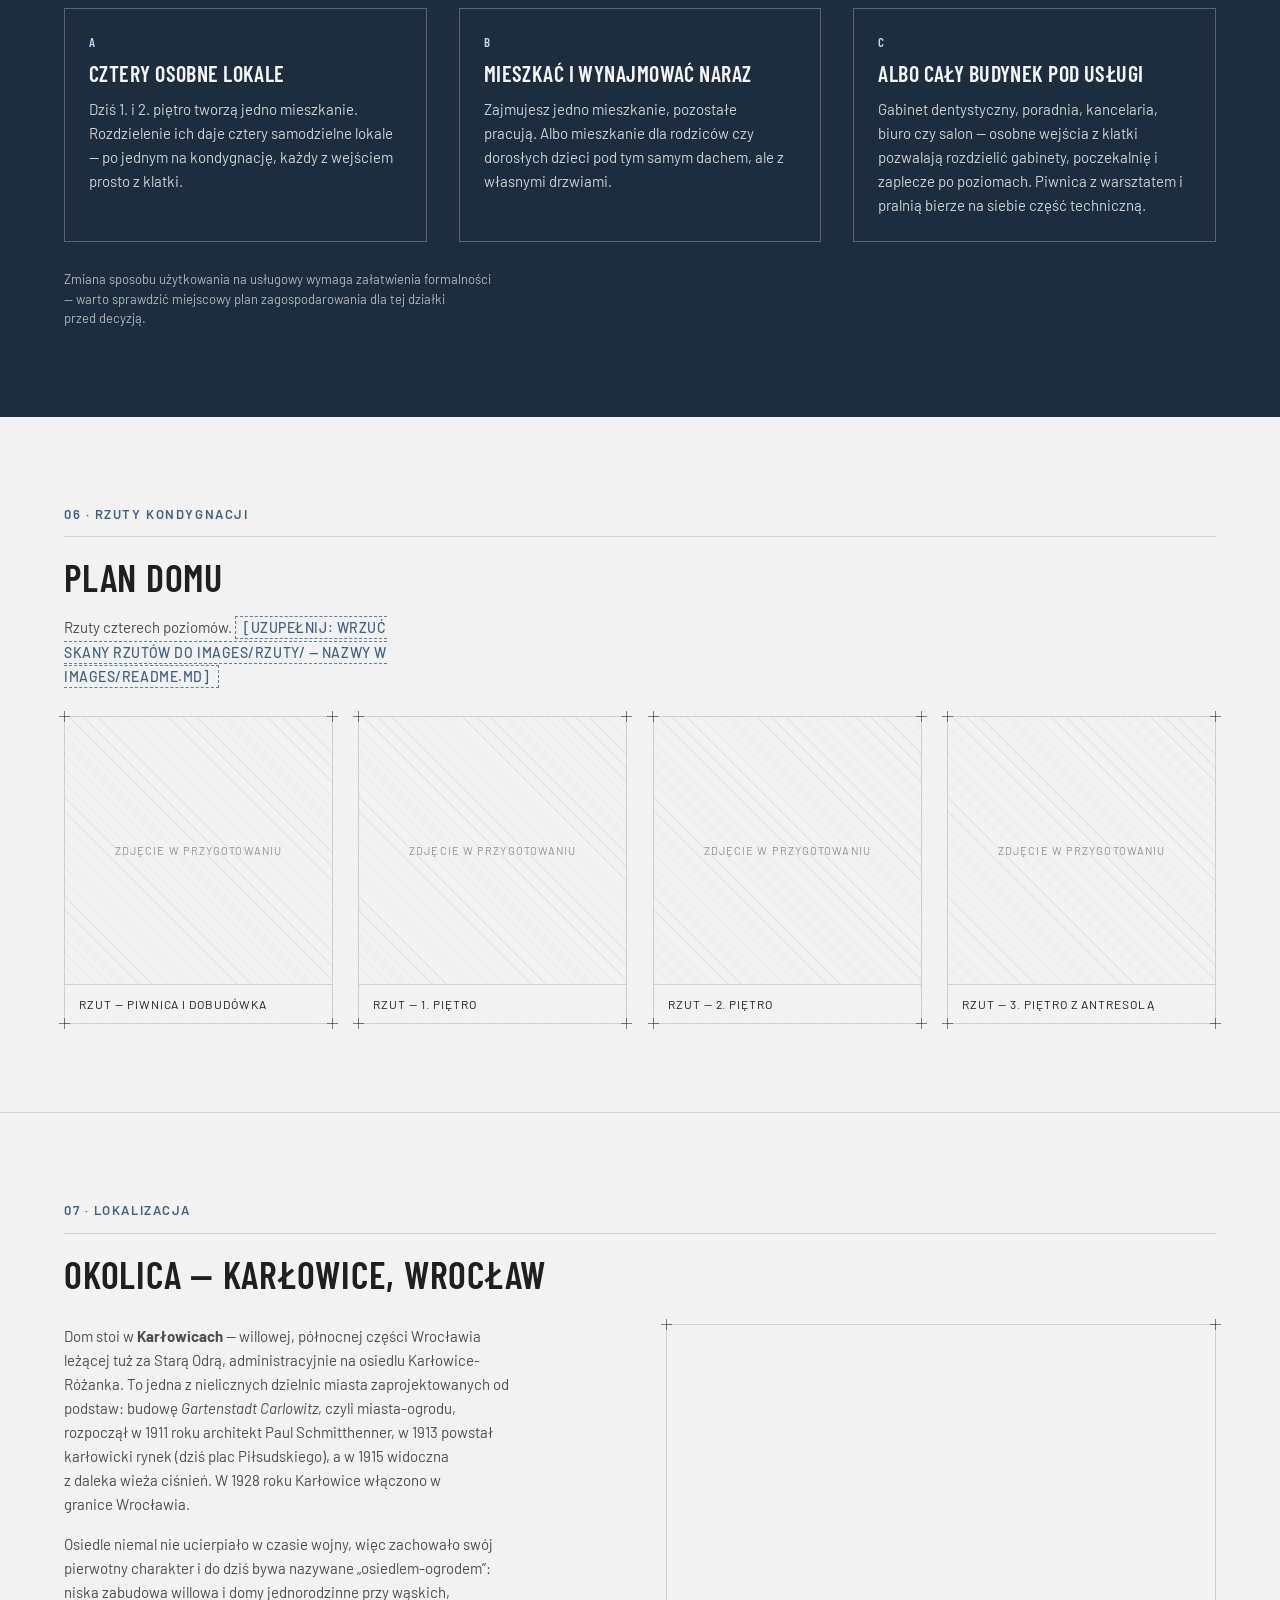
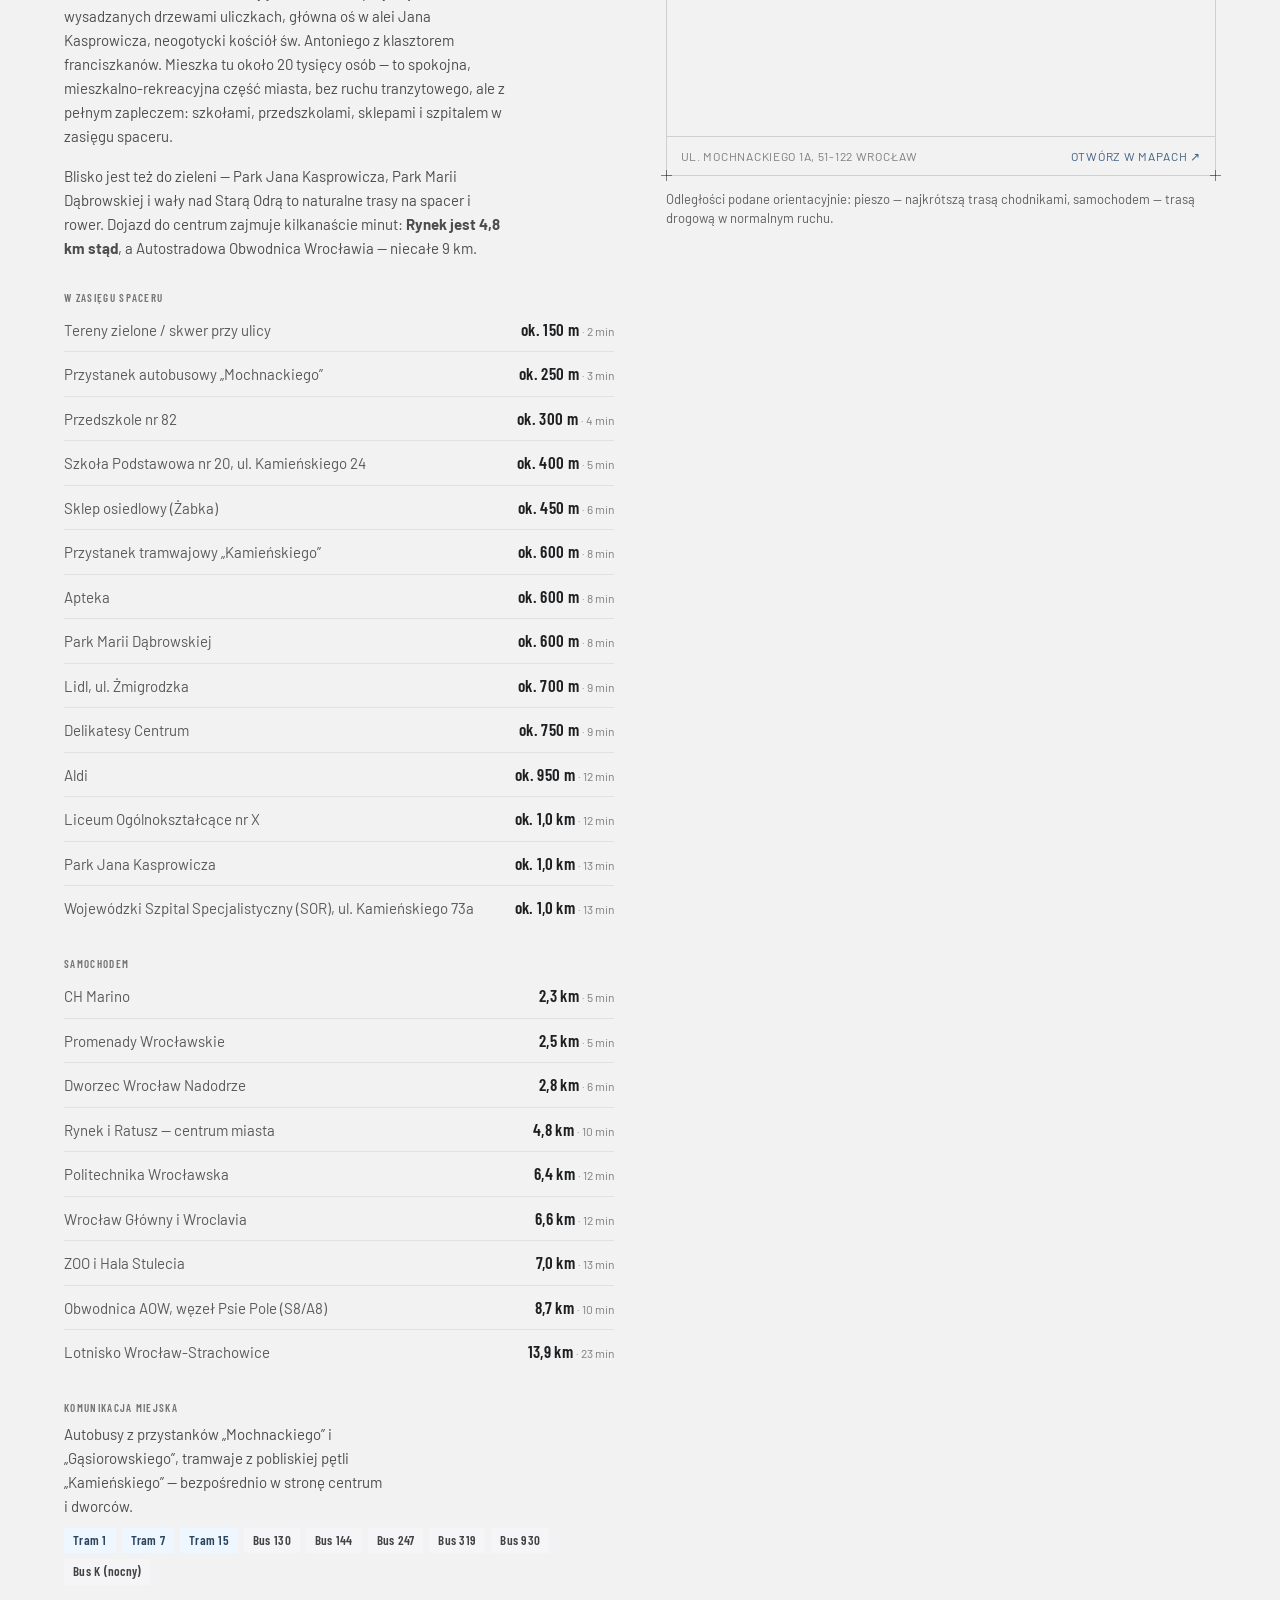
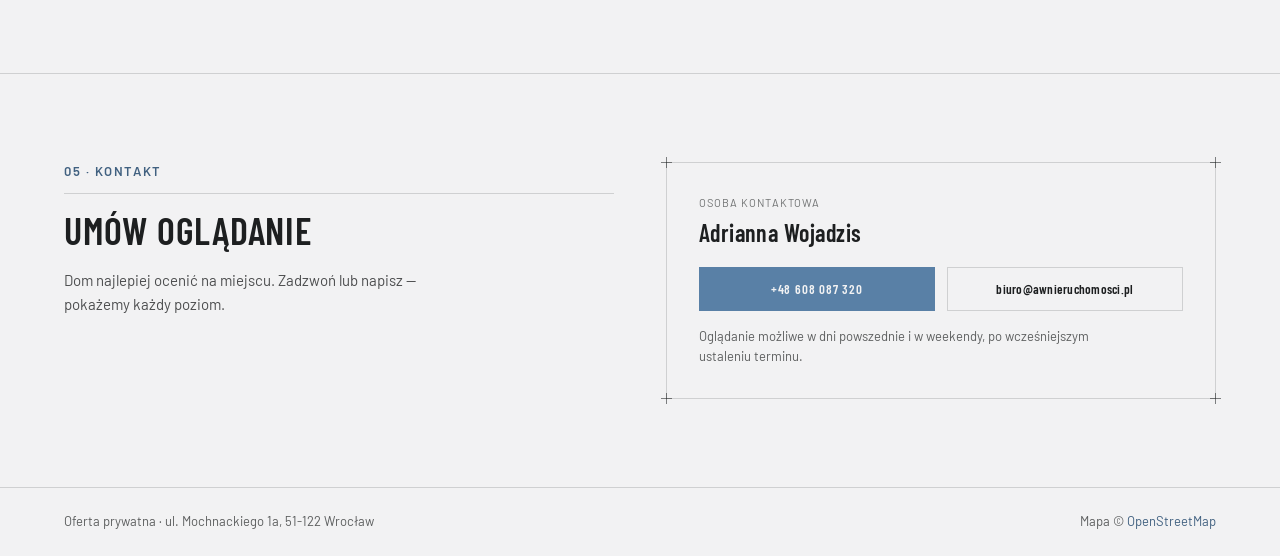
==== commit 320c8069: "Adres kanoniczny na faktyczne repo (mochnackiego) Co-Authored-By: Claude Opus 5 <noreply@anthropic.c" ====
--- a/index.html
+++ b/index.html
@@ -7,7 +7,7 @@
 <meta name="description" content="Wolnostojący dom jednorodzinny na sprzedaż przy ul. Mochnackiego 1a we Wrocławiu (Karłowice). Cztery kondygnacje, trzy niezależne mieszkania, sauna, warsztat, taras i dwa balkony. Niezależna klatka schodowa pozwala wydzielić każdy poziom osobno. Film z drona i galeria każdego poziomu.">
 <meta name="author" content="Oferta prywatna">
 <meta name="robots" content="index, follow">
-<link rel="canonical" href="https://begerowiec.github.io/sell-house/">
+<link rel="canonical" href="https://begerowiec.github.io/mochnackiego/">
 
 <meta property="og:type" content="website">
 <meta property="og:locale" content="pl_PL">
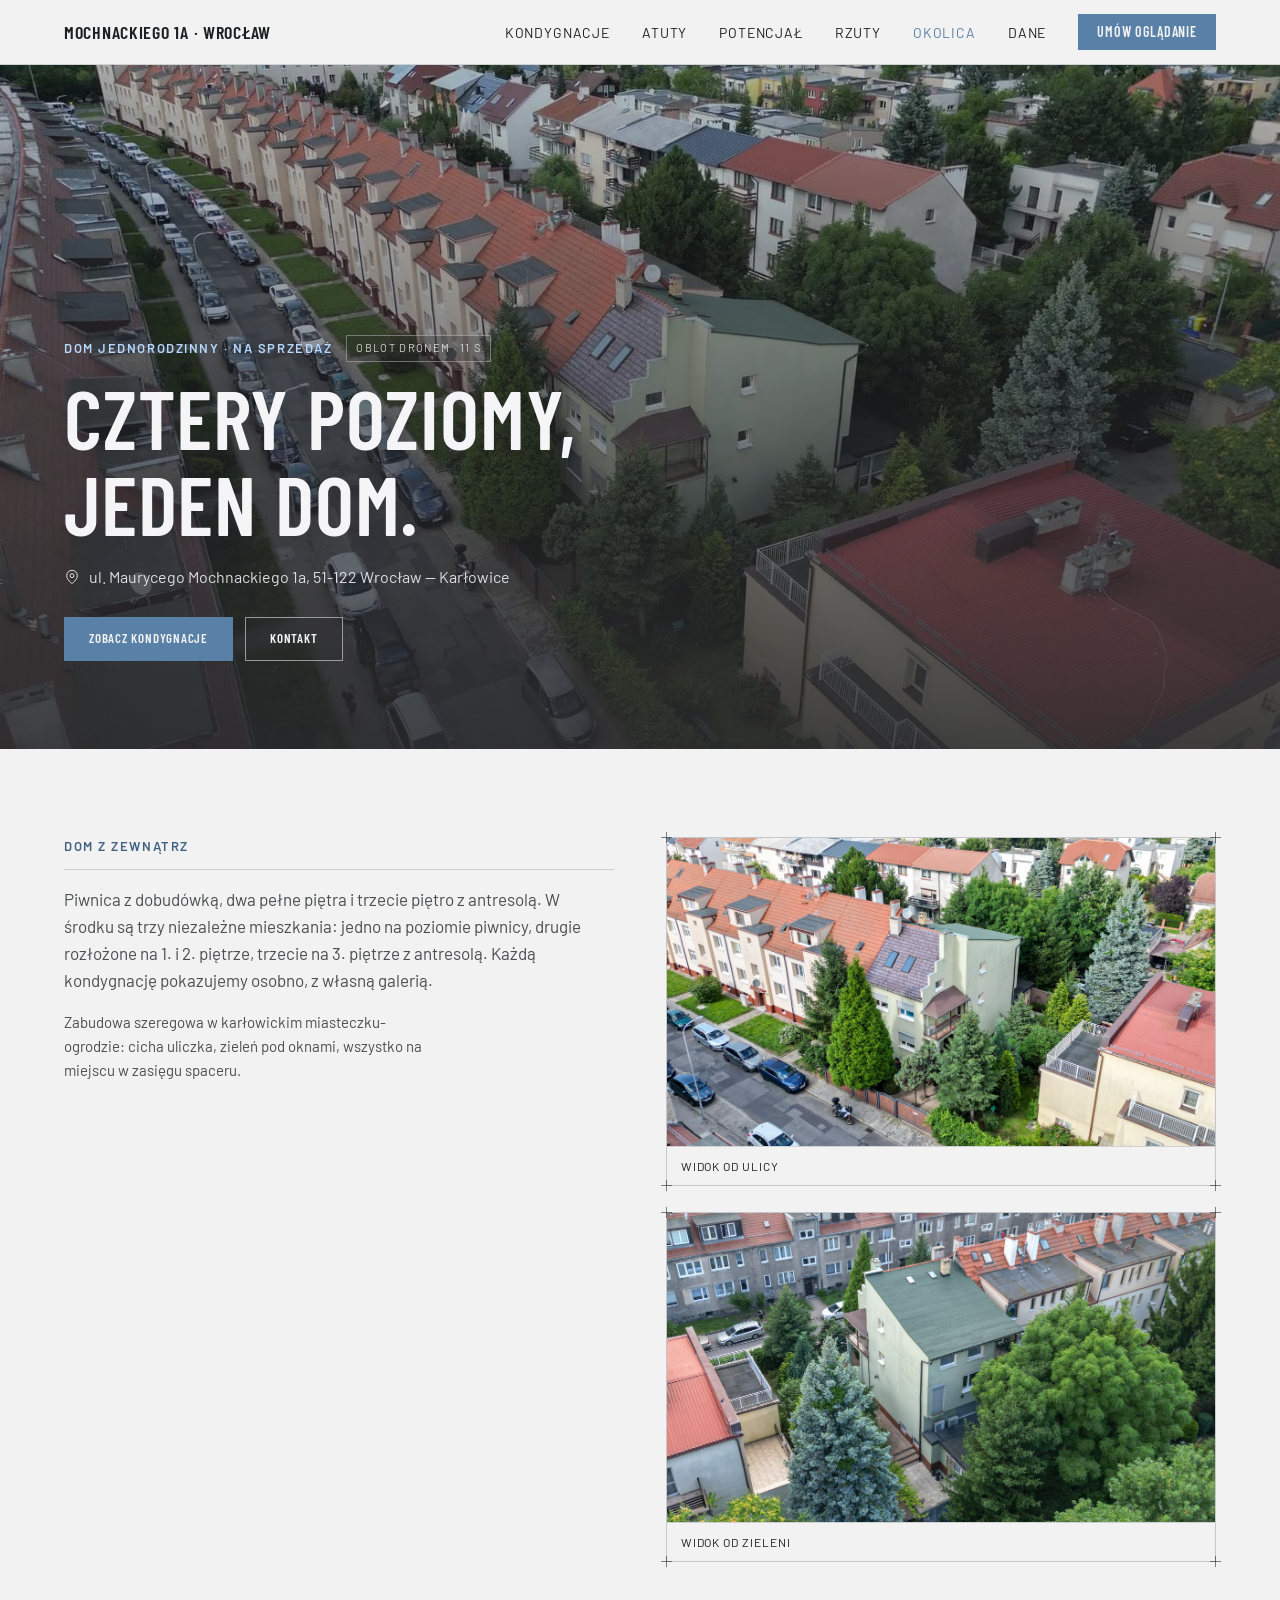
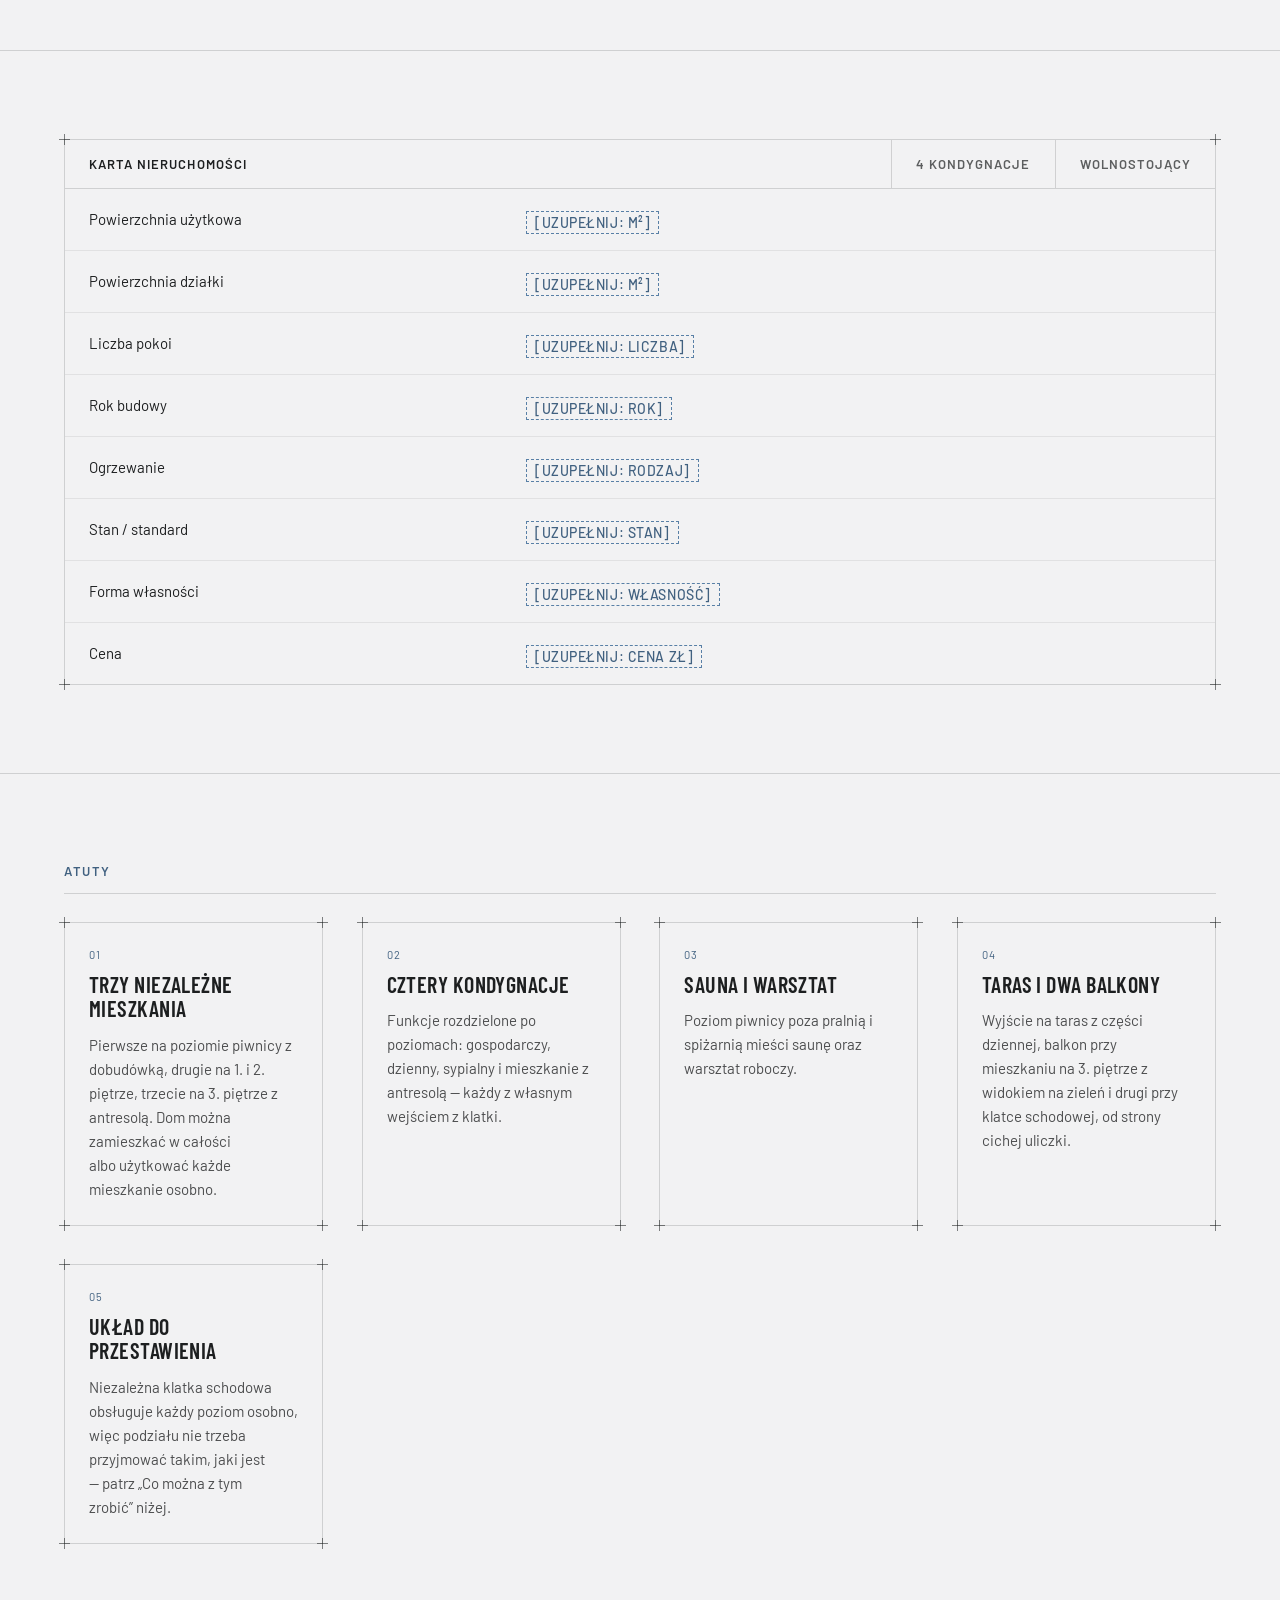
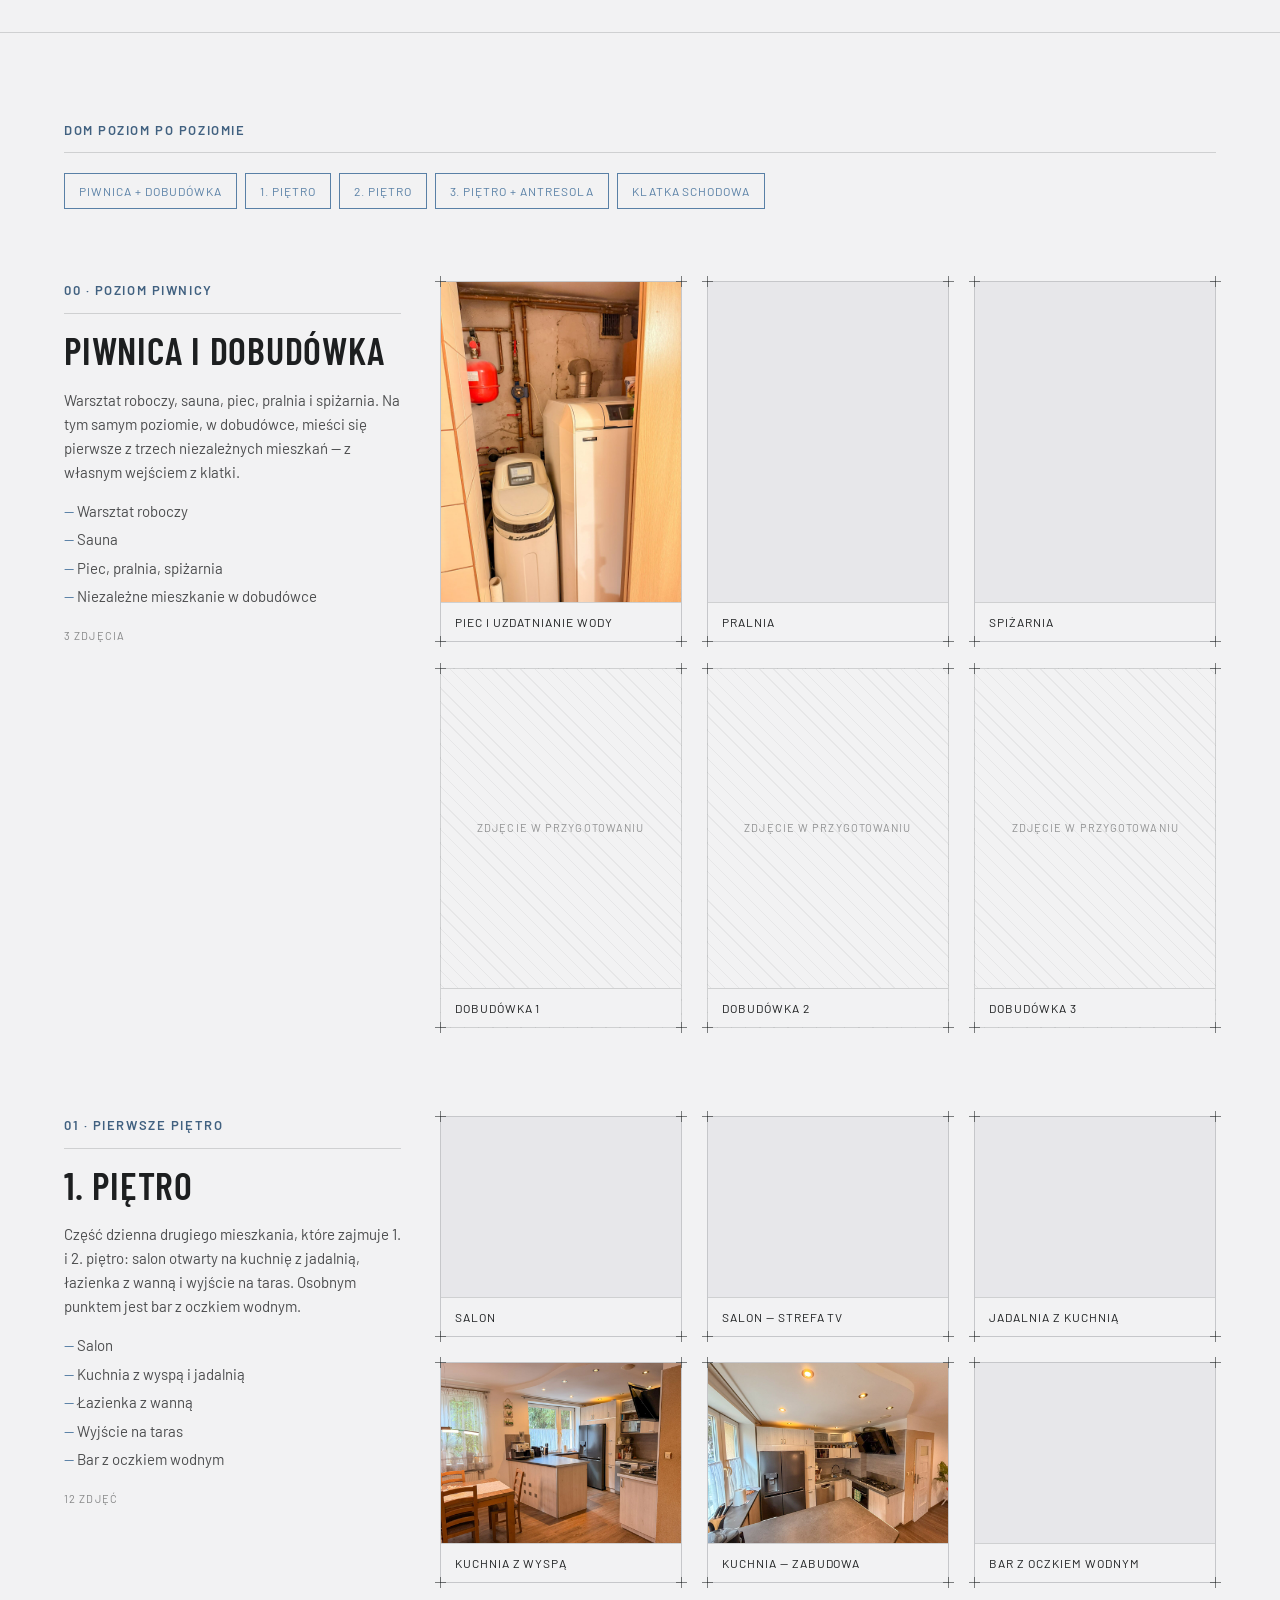
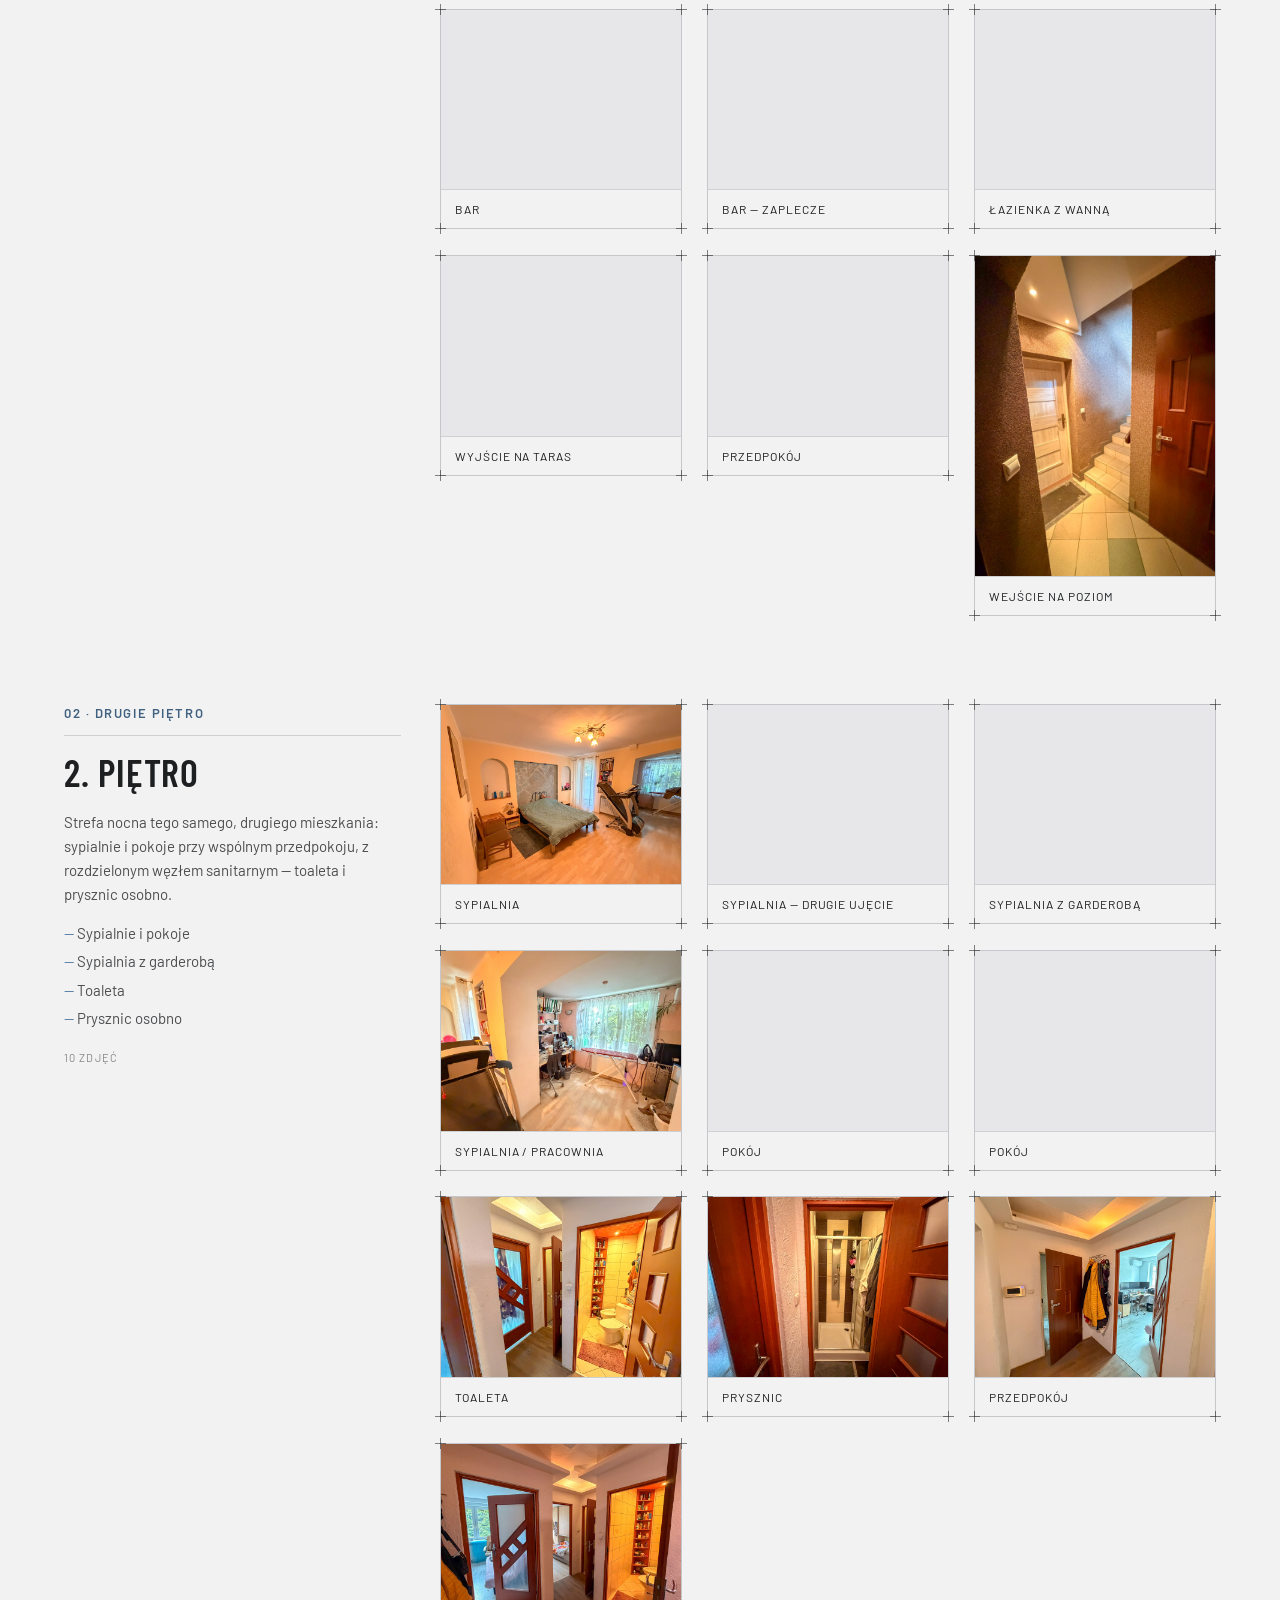
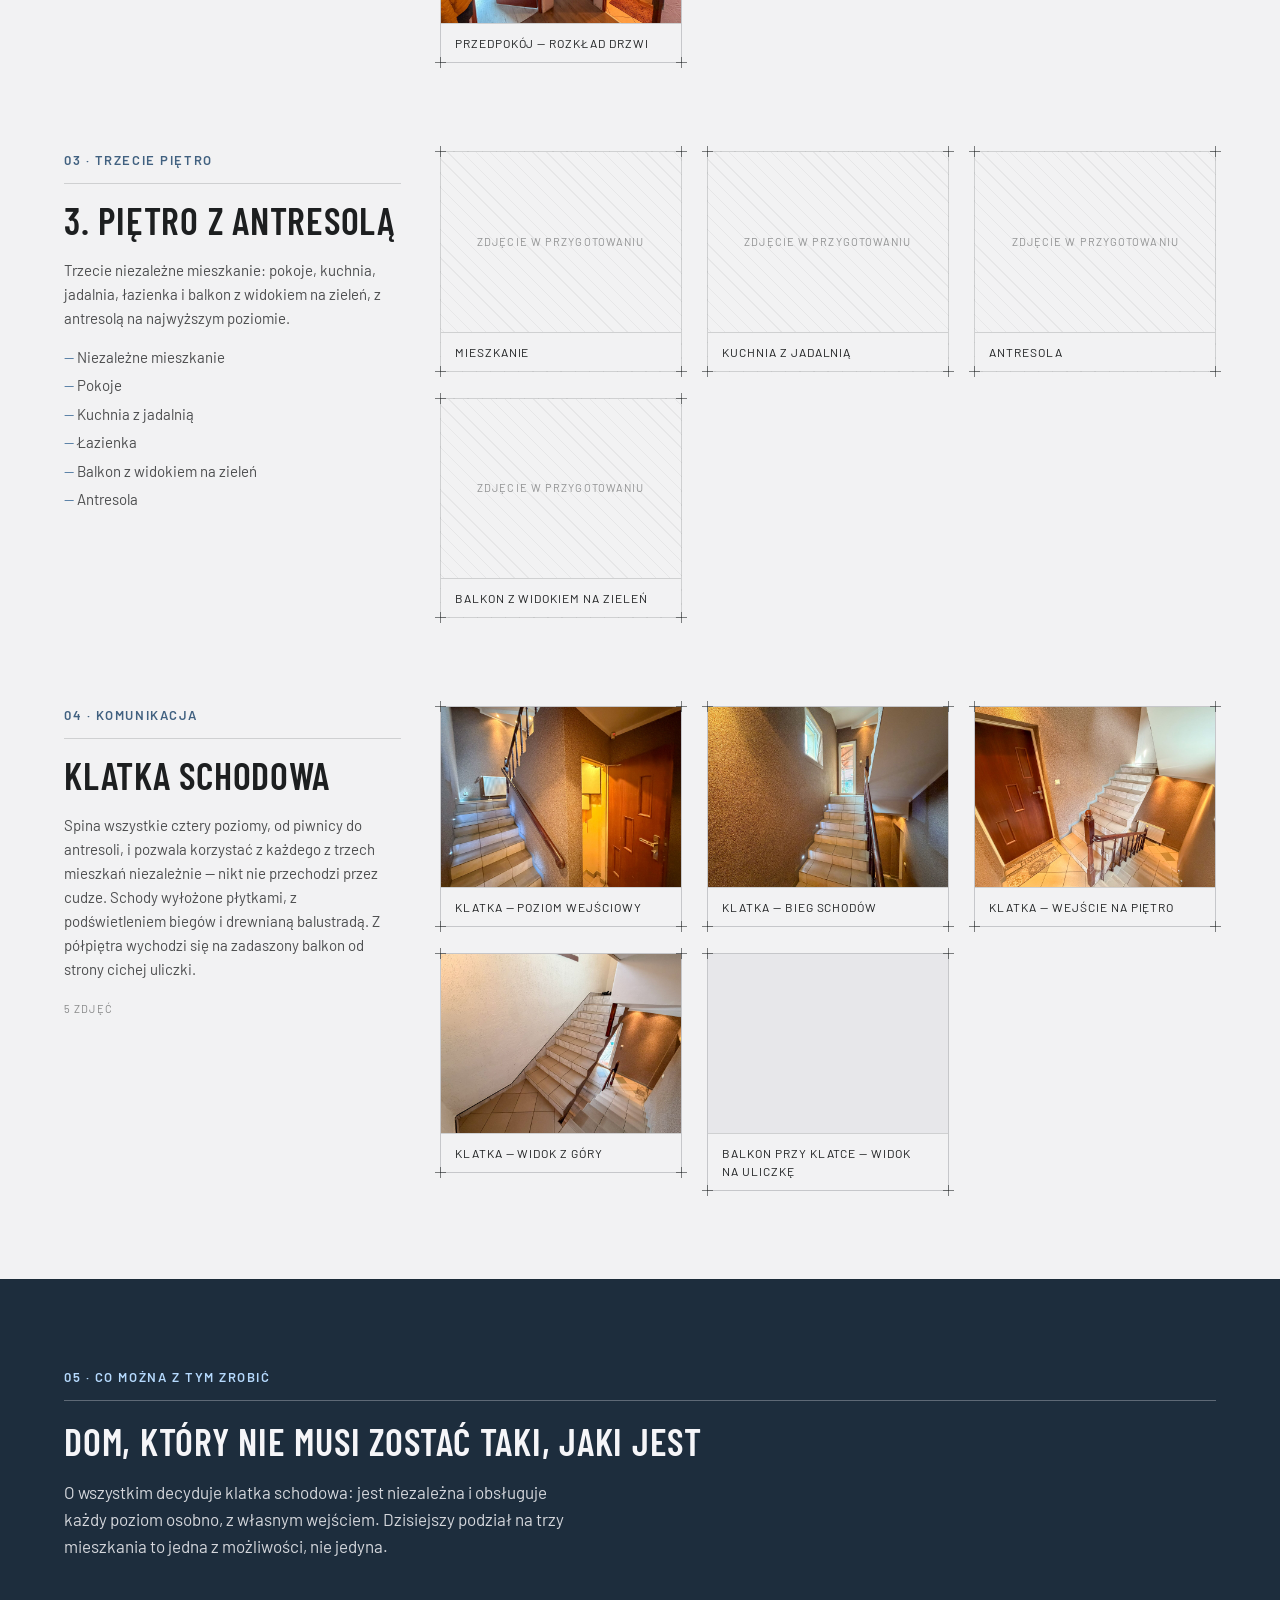
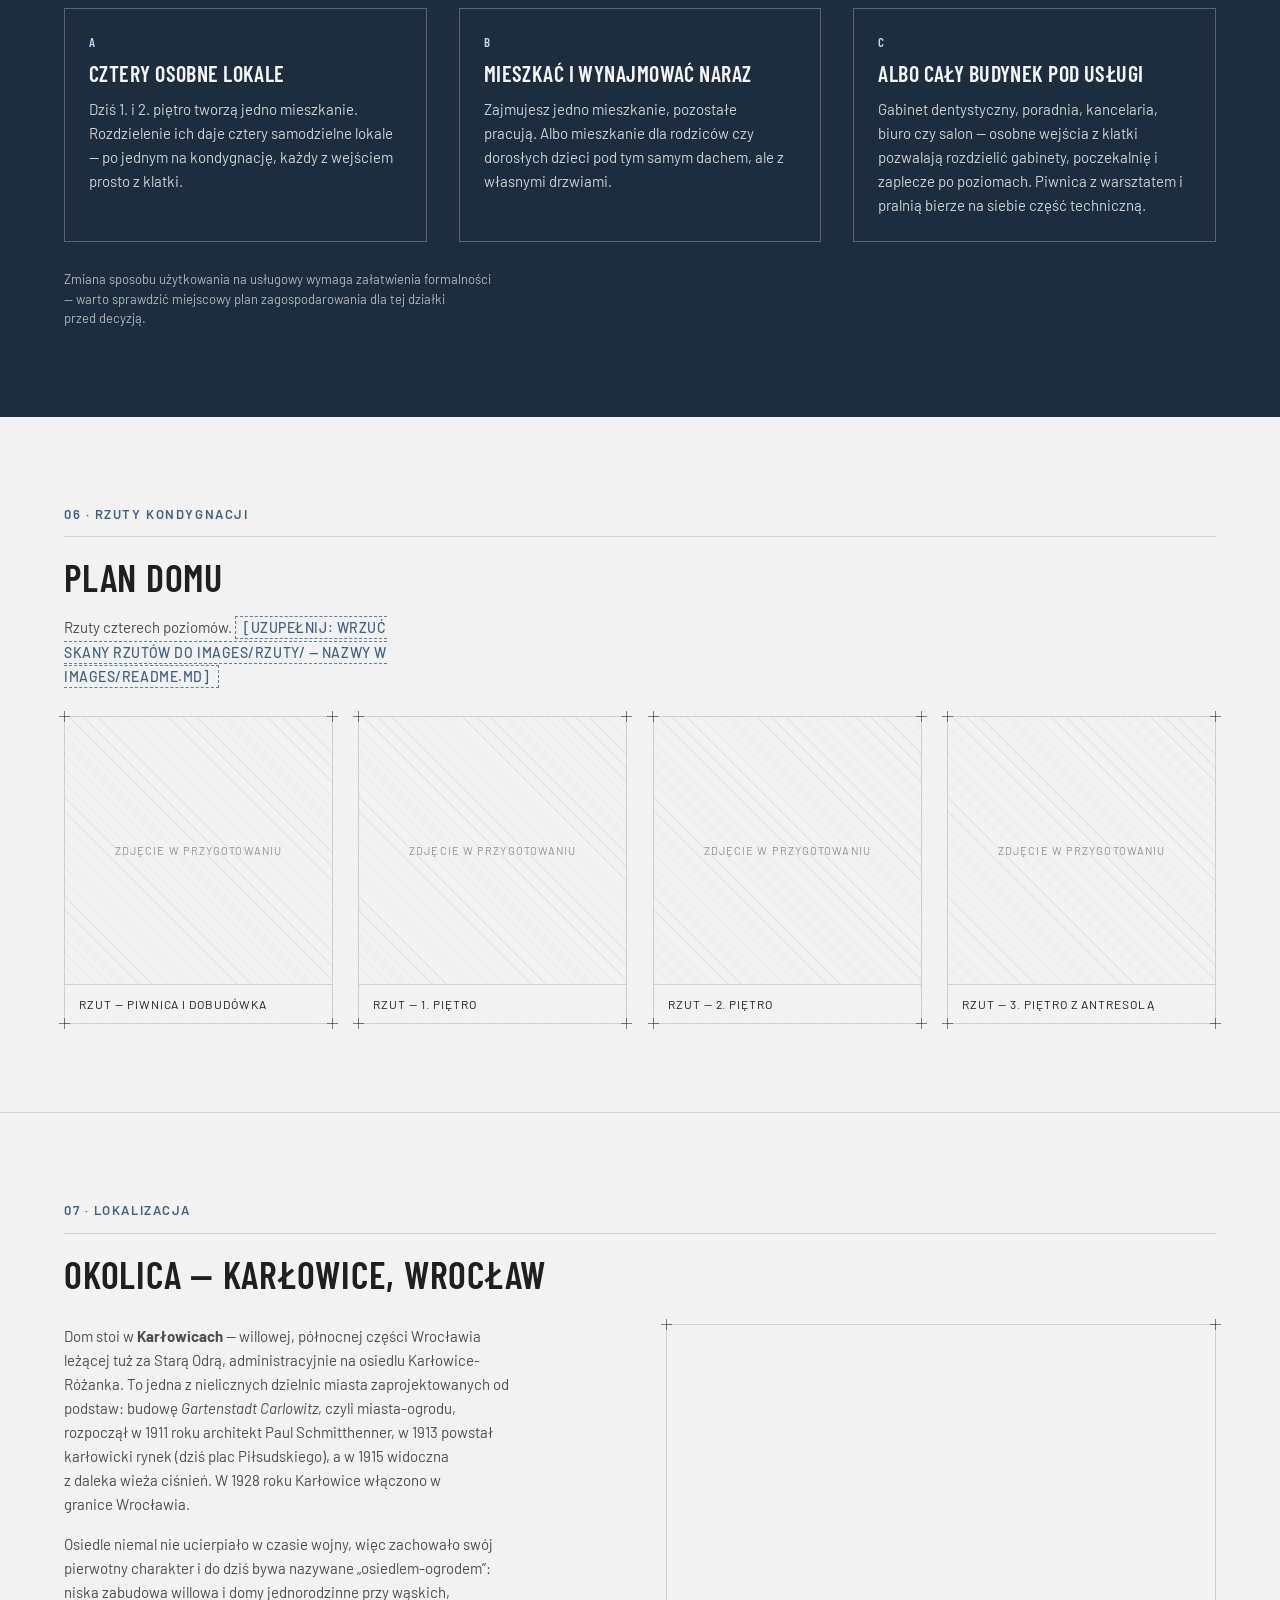
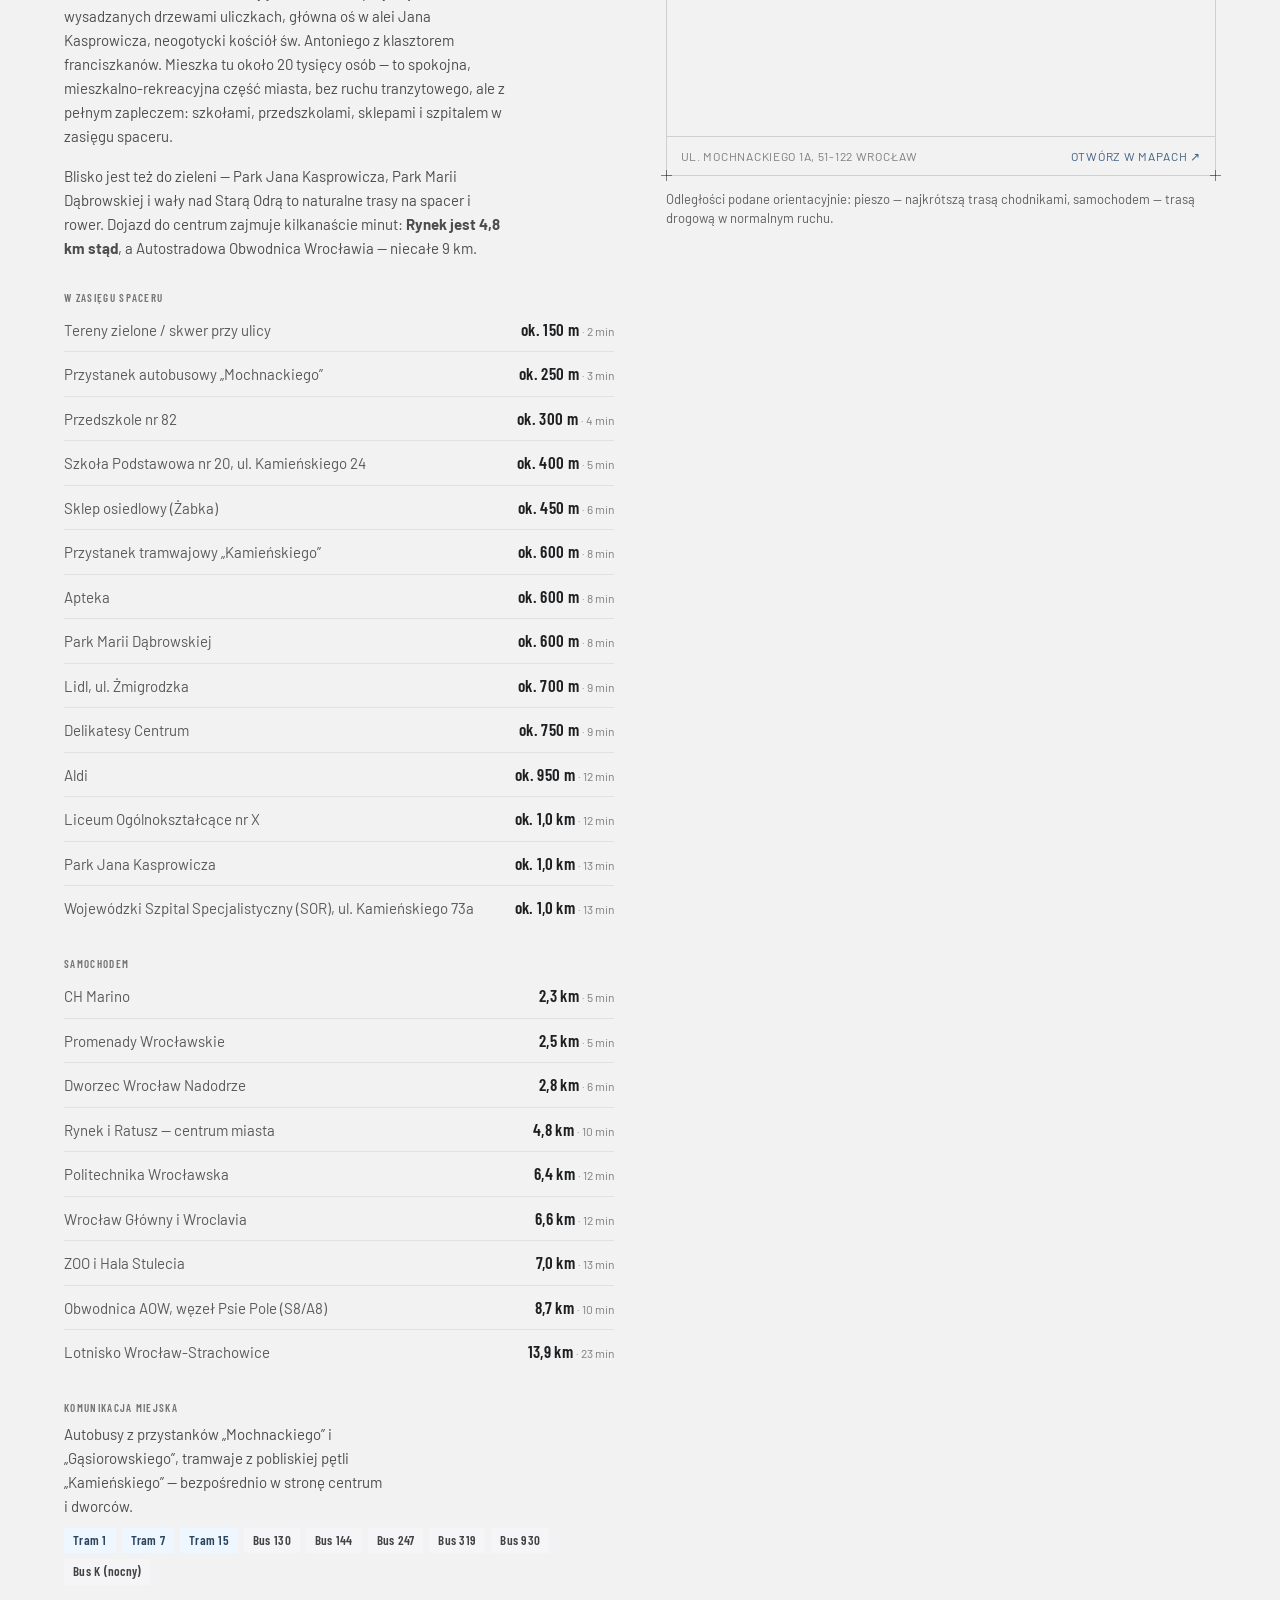
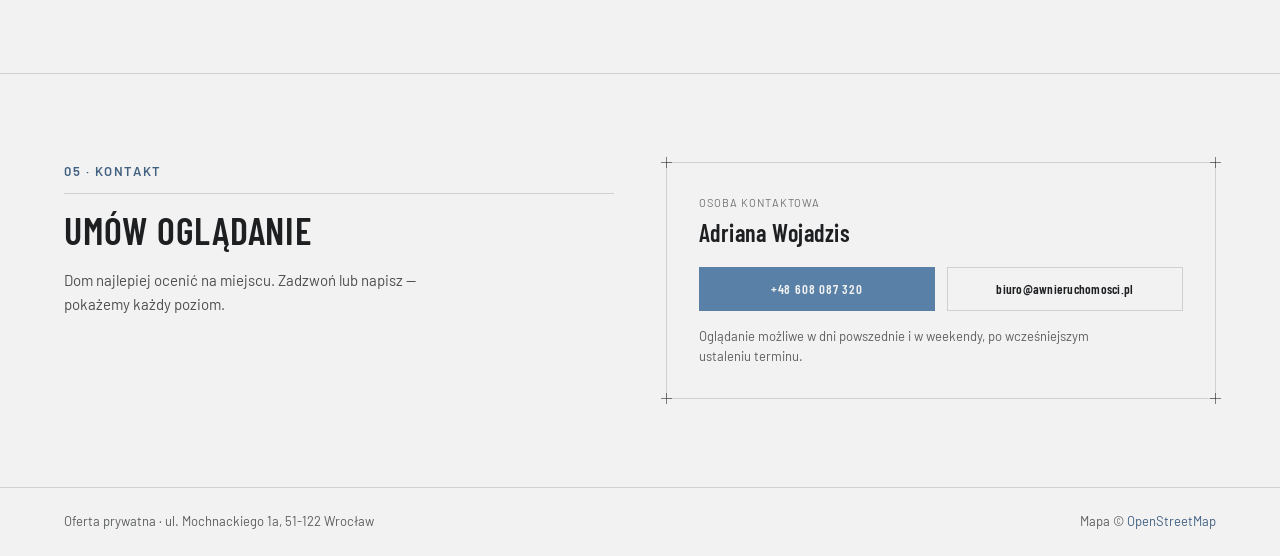
==== commit b66fe7b4: "Fix contact name typo in index.html from 'Adrianna Wojadzis' to 'Adriana Wojadzis'" ====
--- a/index.html
+++ b/index.html
@@ -618,7 +618,7 @@
       <i class="corner tl"></i><i class="corner tr"></i><i class="corner bl"></i><i class="corner br"></i>
       <div>
         <span class="label">Osoba kontaktowa</span>
-        <span class="who">Adrianna Wojadzis</span>
+        <span class="who">Adriana Wojadzis</span>
       </div>
       <div class="contact-actions">
         <a href="tel:+48608087320" class="btn btn-primary">+48 608 087 320</a>
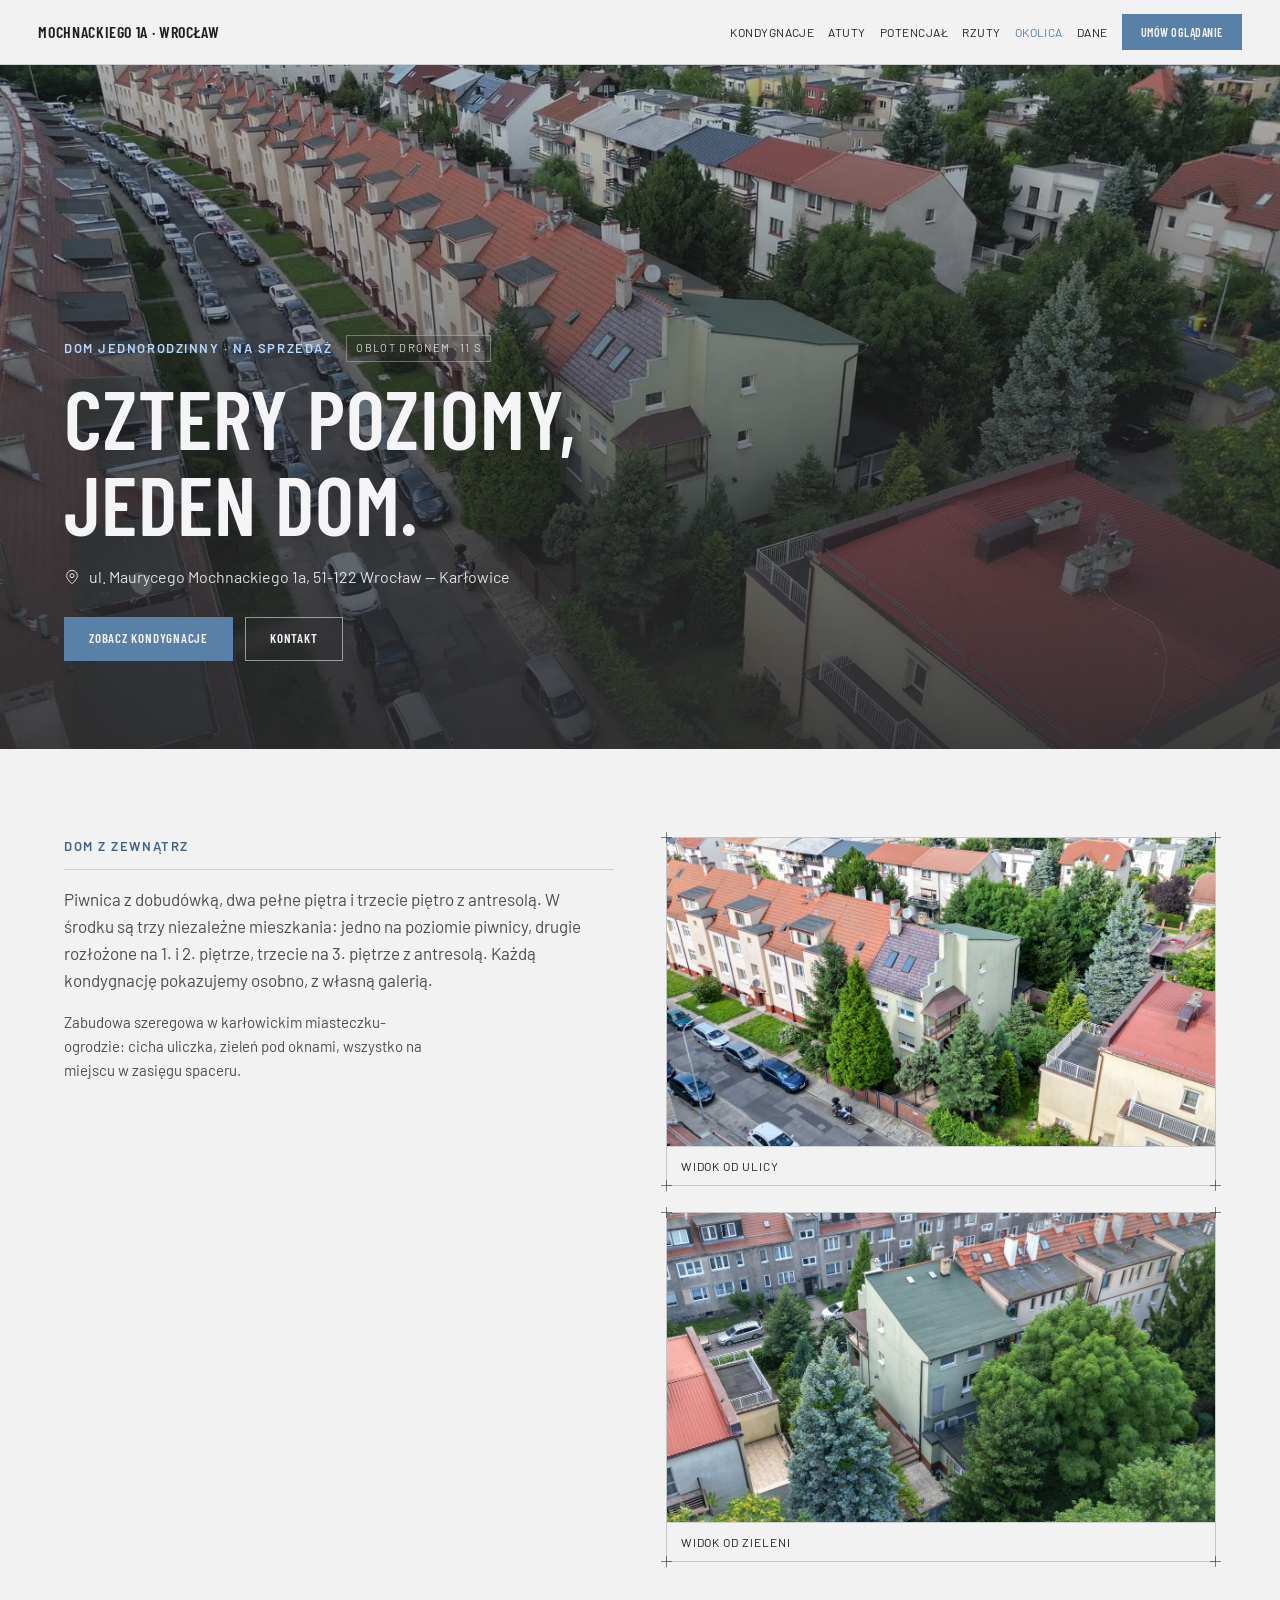
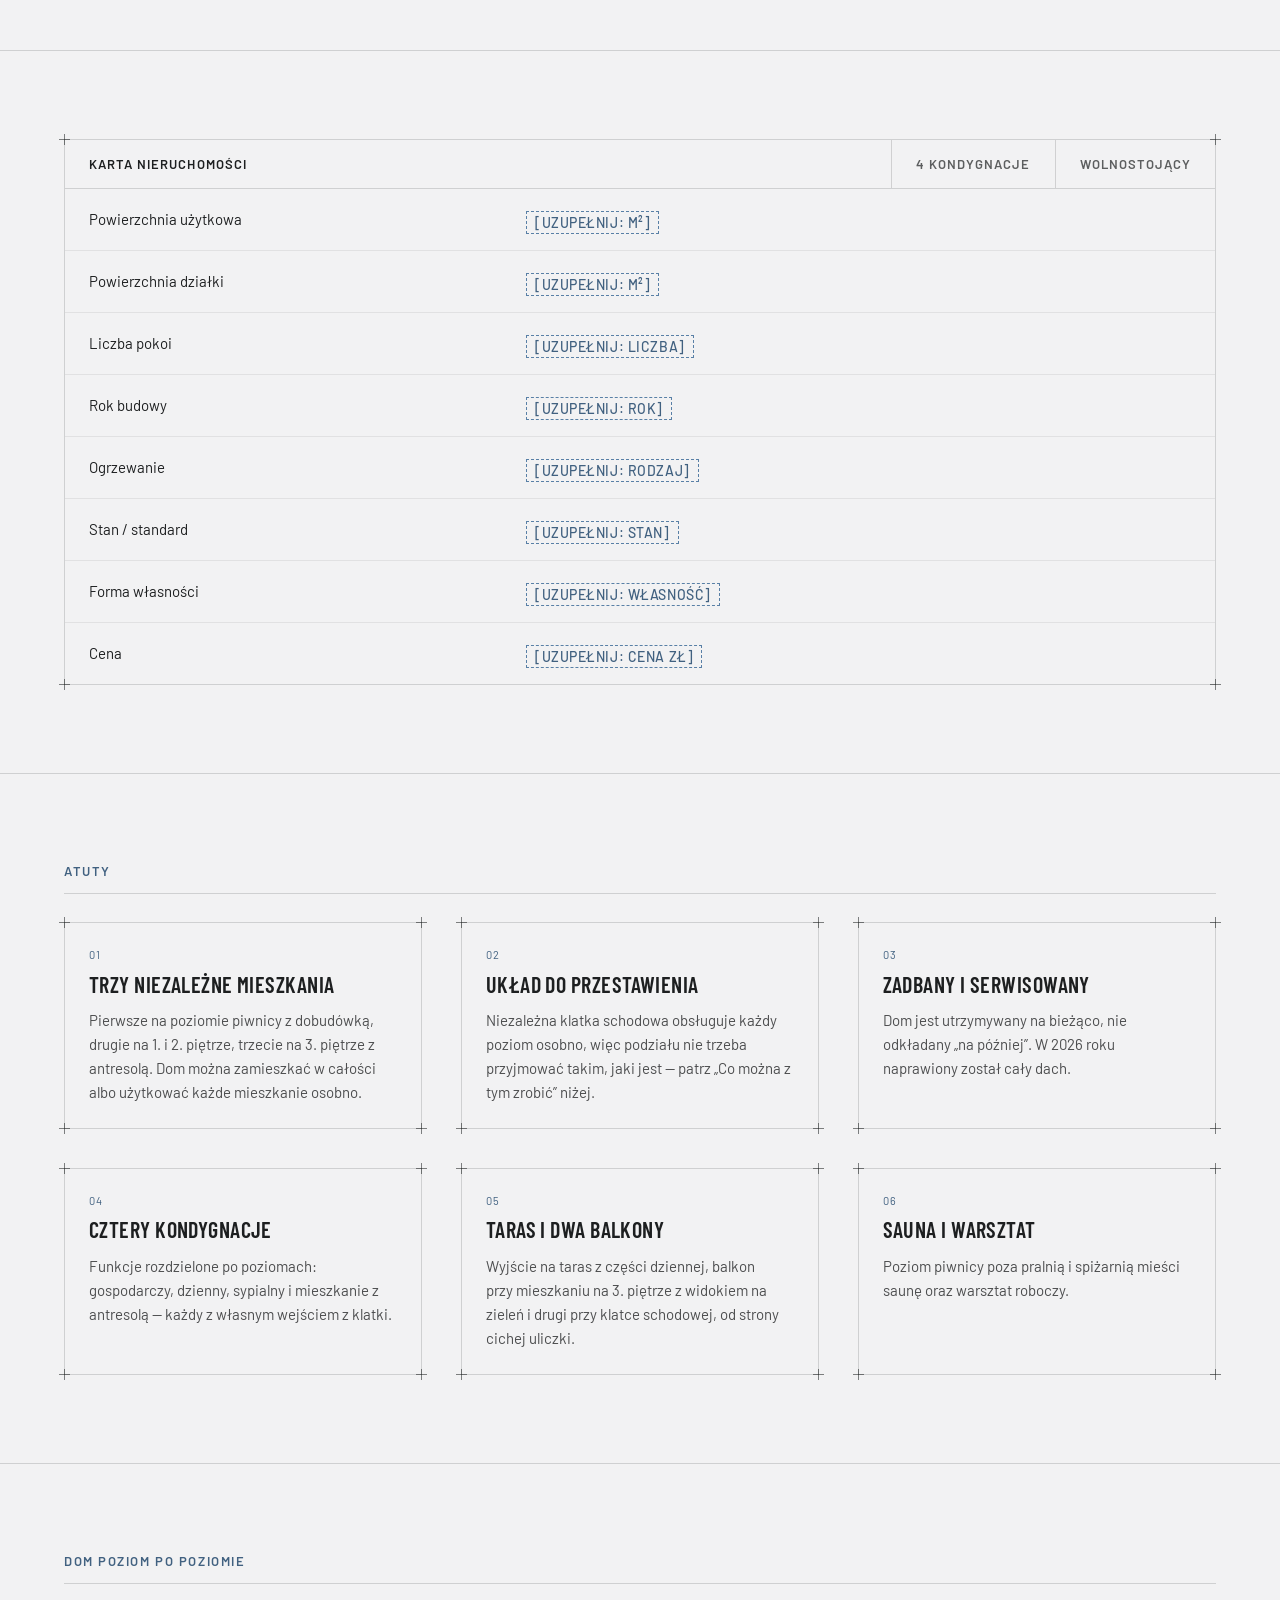
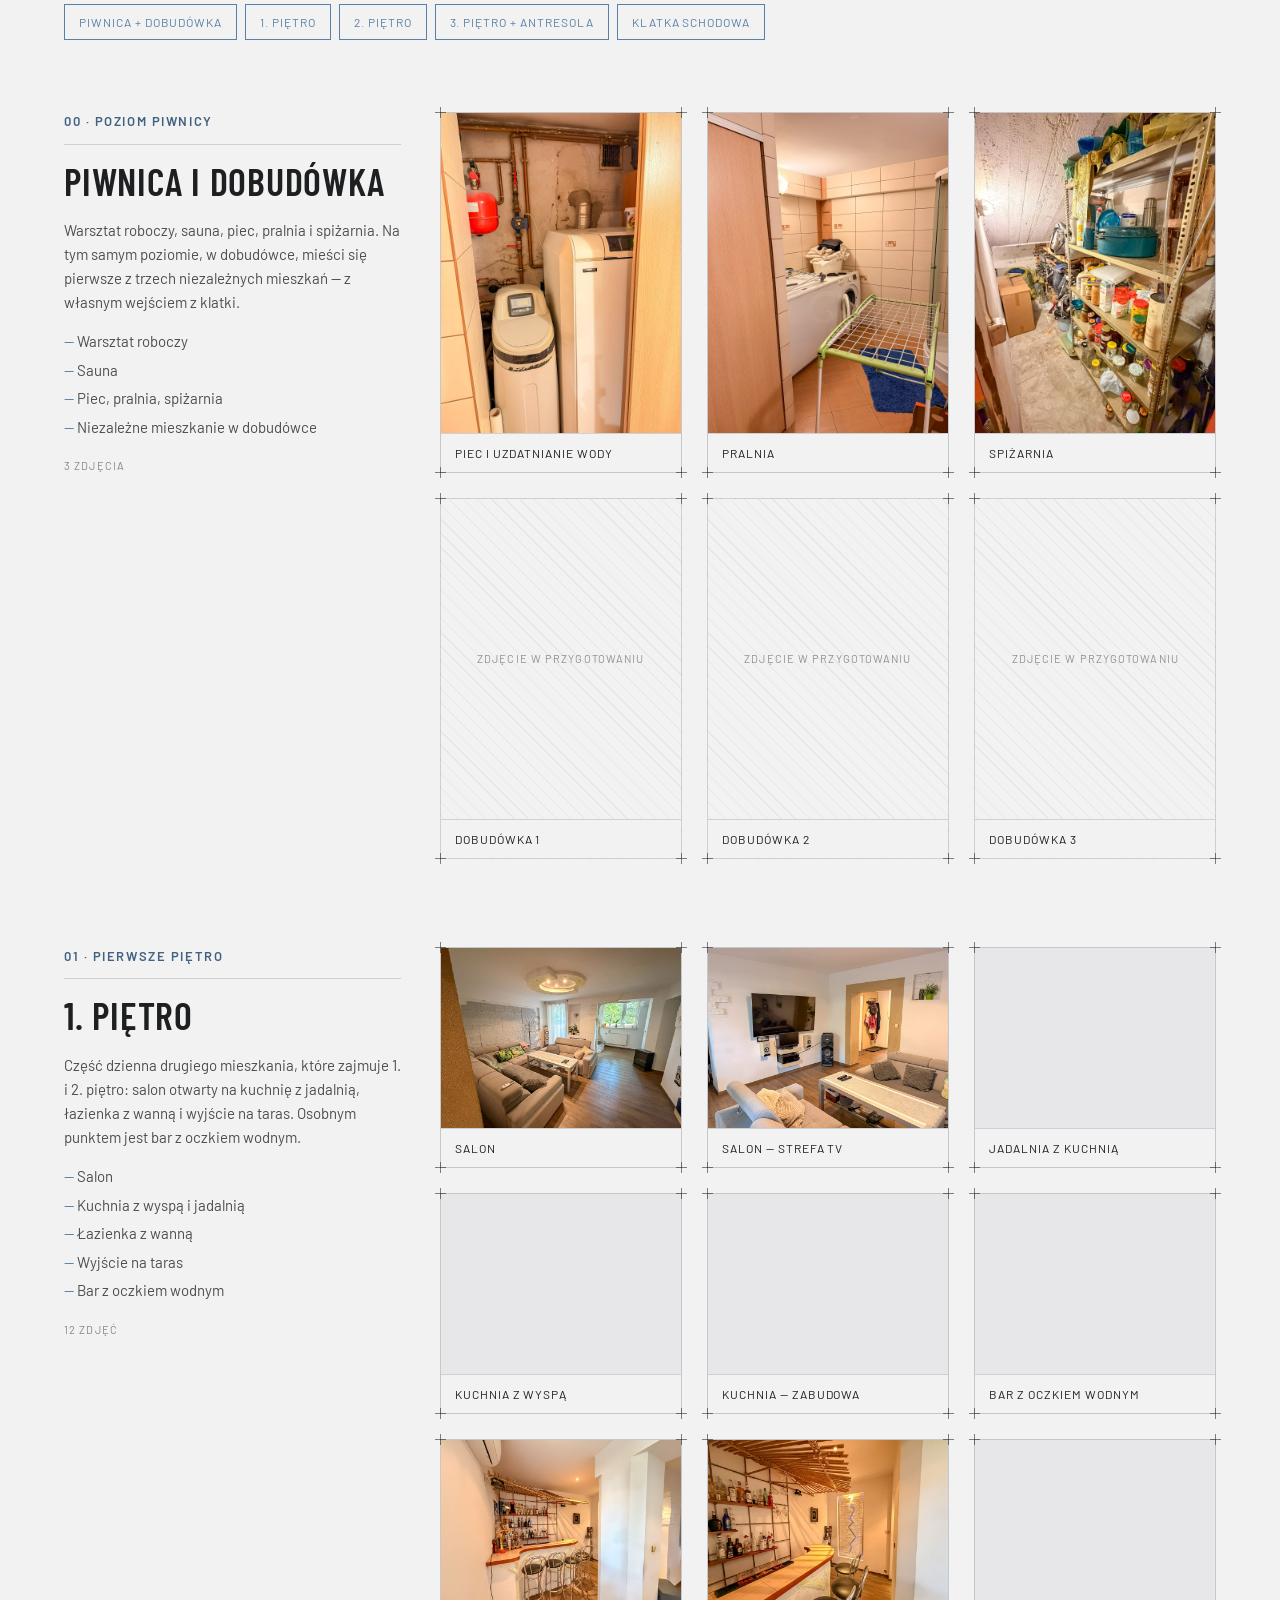
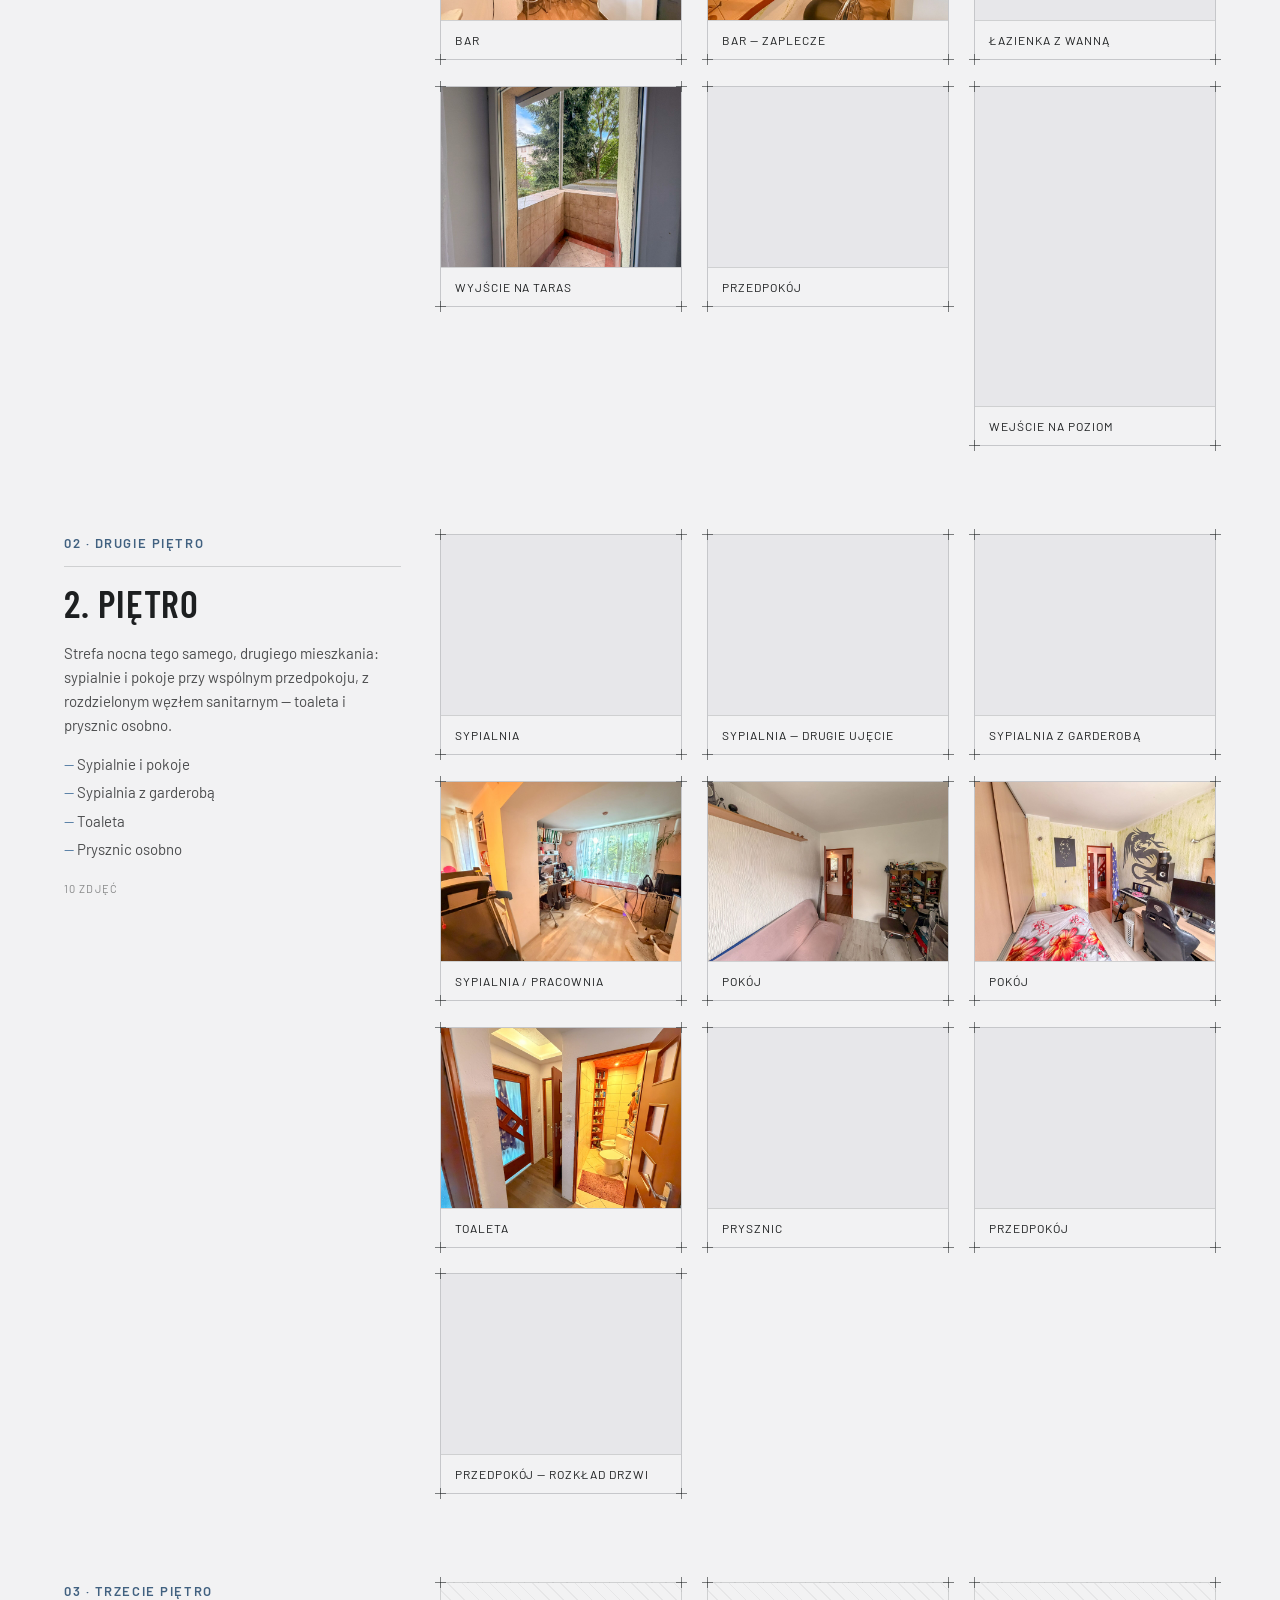
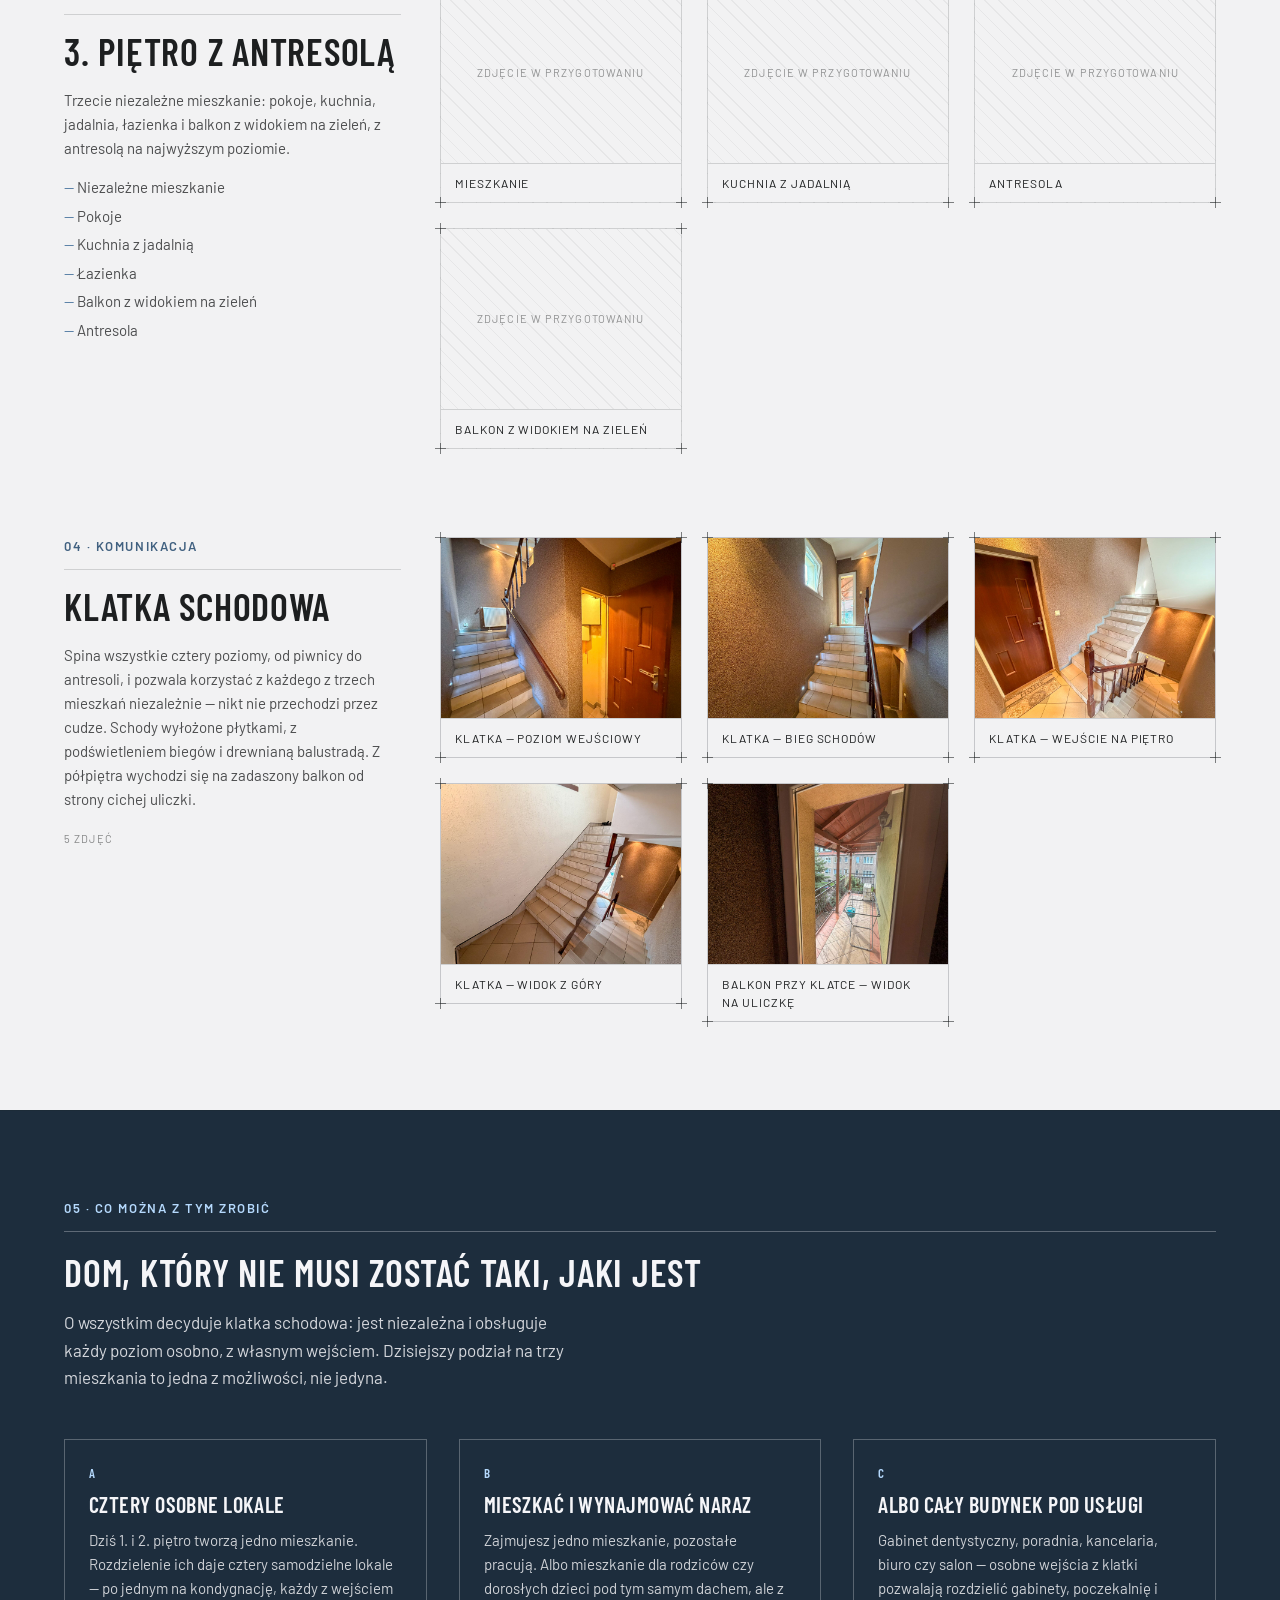
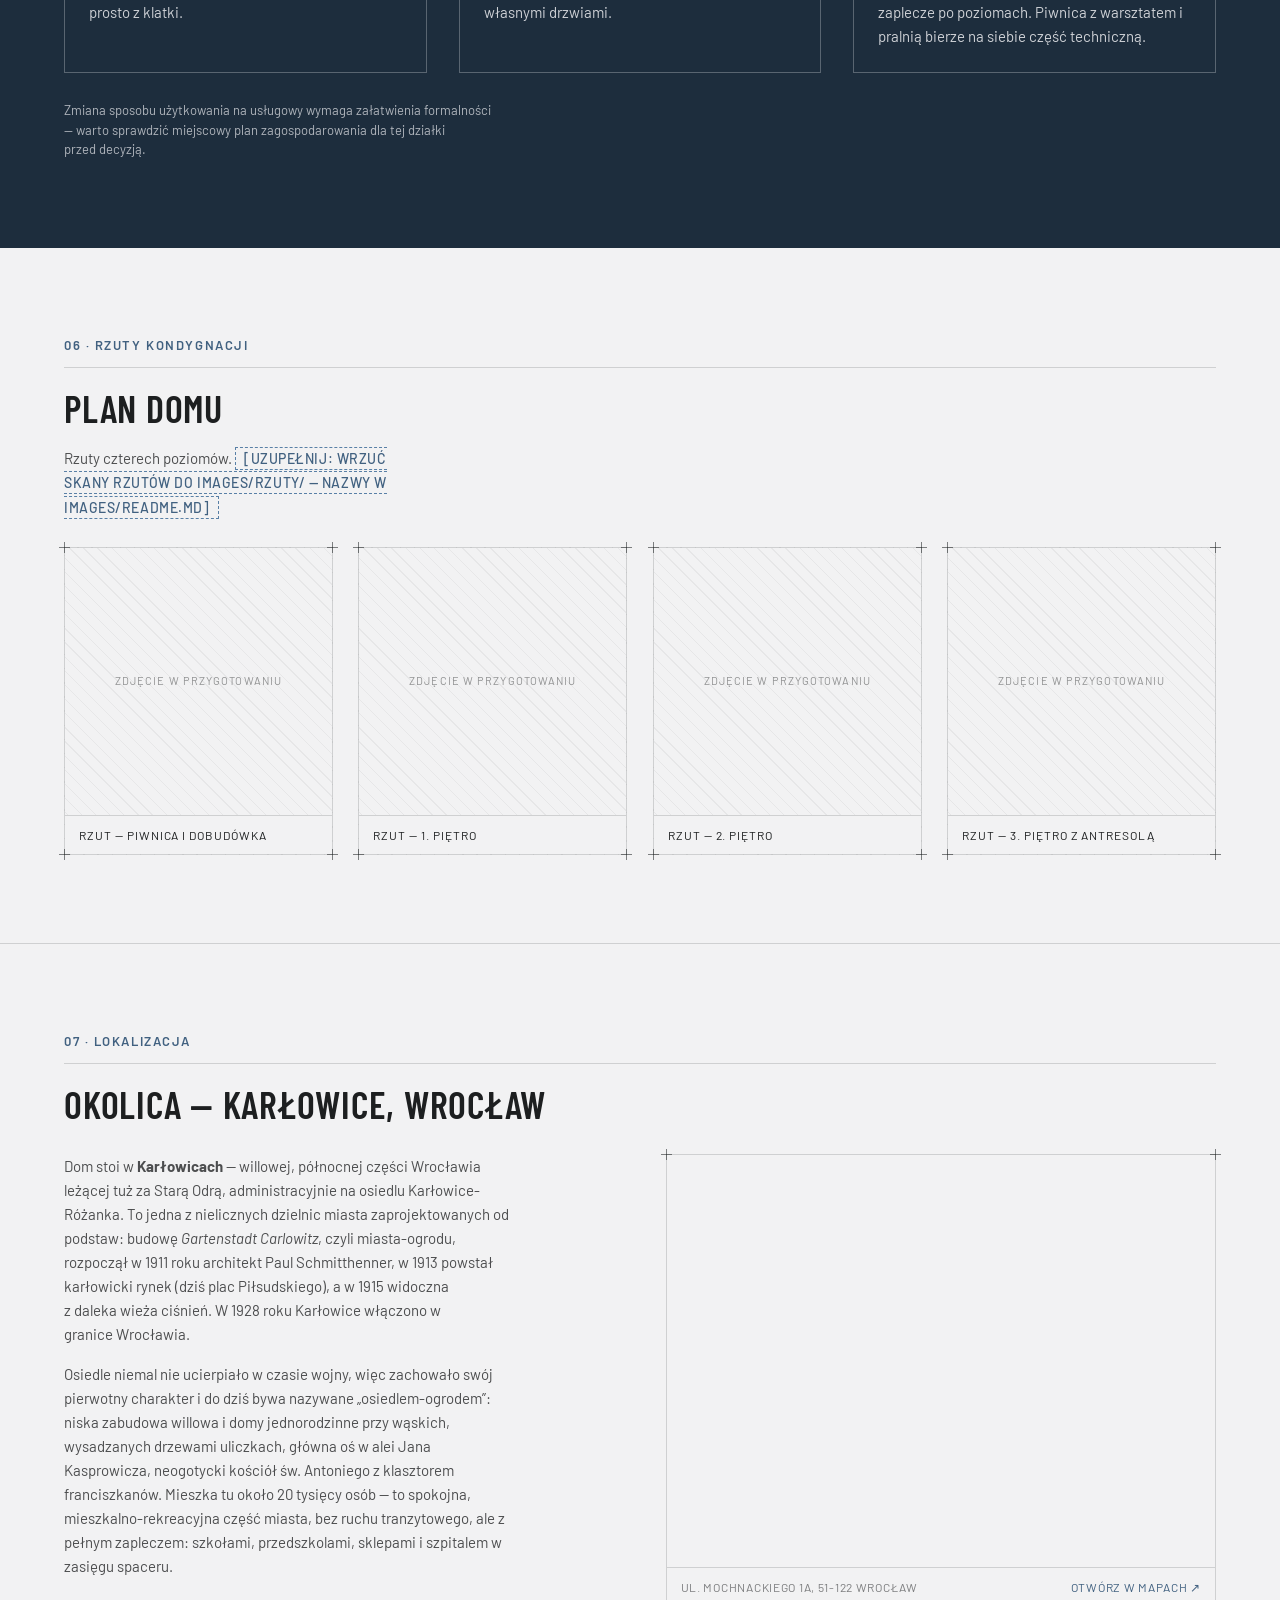
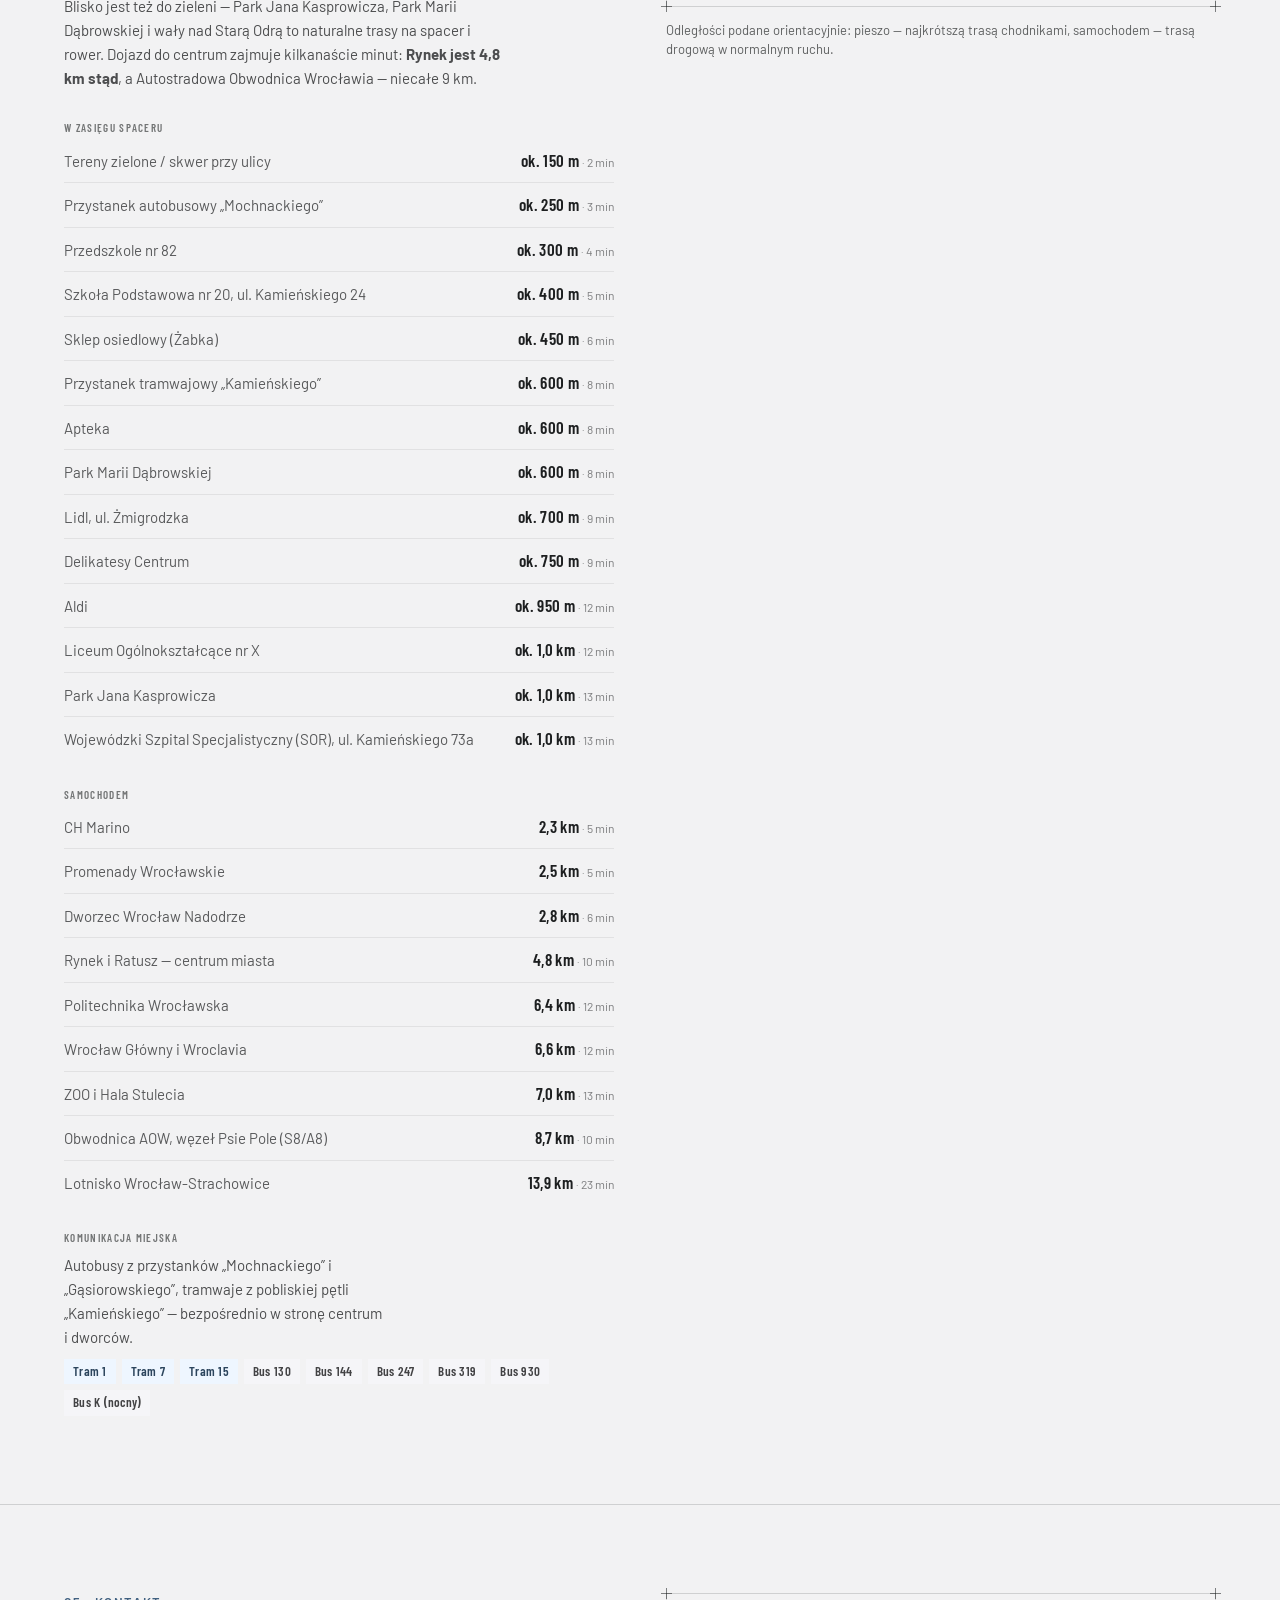
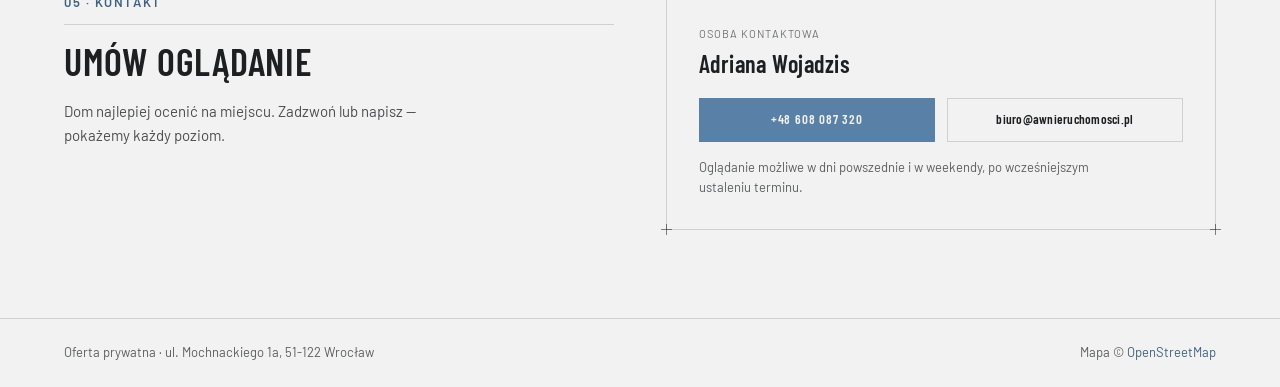
==== commit 670ccb5d: "Sześć atutów w równej siatce 3x2 + nowy atut o stanie domu Piąty kafelek zostawał sam w rzędzie, bo " ====
--- a/index.html
+++ b/index.html
@@ -145,26 +145,32 @@
     <div class="blueprint feature">
       <i class="corner tl"></i><i class="corner tr"></i><i class="corner bl"></i><i class="corner br"></i>
       <span class="num">02</span>
-      <h3>Cztery kondygnacje</h3>
-      <p>Funkcje rozdzielone po poziomach: gospodarczy, dzienny, sypialny i mieszkanie z antresolą — każdy z własnym wejściem z klatki.</p>
+      <h3>Układ do przestawienia</h3>
+      <p>Niezależna klatka schodowa obsługuje każdy poziom osobno, więc podziału nie trzeba przyjmować takim, jaki jest — patrz „Co można z tym zrobić” niżej.</p>
     </div>
     <div class="blueprint feature">
       <i class="corner tl"></i><i class="corner tr"></i><i class="corner bl"></i><i class="corner br"></i>
       <span class="num">03</span>
-      <h3>Sauna i warsztat</h3>
-      <p>Poziom piwnicy poza pralnią i spiżarnią mieści saunę oraz warsztat roboczy.</p>
+      <h3>Zadbany i serwisowany</h3>
+      <p>Dom jest utrzymywany na bieżąco, nie odkładany „na później”. W 2026 roku naprawiony został cały dach.</p>
     </div>
     <div class="blueprint feature">
       <i class="corner tl"></i><i class="corner tr"></i><i class="corner bl"></i><i class="corner br"></i>
       <span class="num">04</span>
-      <h3>Taras i dwa balkony</h3>
-      <p>Wyjście na taras z części dziennej, balkon przy mieszkaniu na 3. piętrze z widokiem na zieleń i drugi przy klatce schodowej, od strony cichej uliczki.</p>
+      <h3>Cztery kondygnacje</h3>
+      <p>Funkcje rozdzielone po poziomach: gospodarczy, dzienny, sypialny i mieszkanie z antresolą — każdy z własnym wejściem z klatki.</p>
     </div>
     <div class="blueprint feature">
       <i class="corner tl"></i><i class="corner tr"></i><i class="corner bl"></i><i class="corner br"></i>
       <span class="num">05</span>
-      <h3>Układ do przestawienia</h3>
-      <p>Niezależna klatka schodowa obsługuje każdy poziom osobno, więc podziału nie trzeba przyjmować takim, jaki jest — patrz „Co można z tym zrobić” niżej.</p>
+      <h3>Taras i dwa balkony</h3>
+      <p>Wyjście na taras z części dziennej, balkon przy mieszkaniu na 3. piętrze z widokiem na zieleń i drugi przy klatce schodowej, od strony cichej uliczki.</p>
+    </div>
+    <div class="blueprint feature">
+      <i class="corner tl"></i><i class="corner tr"></i><i class="corner bl"></i><i class="corner br"></i>
+      <span class="num">06</span>
+      <h3>Sauna i warsztat</h3>
+      <p>Poziom piwnicy poza pralnią i spiżarnią mieści saunę oraz warsztat roboczy.</p>
     </div>
   </div>
 </section>
--- a/assets/css/site.css
+++ b/assets/css/site.css
@@ -63,6 +63,14 @@
 @media (max-width: 860px) {
   .site-nav { position: static; }
   .nav-links { display: flex; flex-wrap: wrap; gap: 10px 18px; width: 100%; }
+}
+/* Sześć odnośników plus przycisk nie mieści się w jednym wierszu poniżej
+   1366 px — zamiast łamać pasek na dwie linie, ściskamy odstępy. */
+@media (min-width: 861px) and (max-width: 1365px) {
+  .site-nav { gap: 14px; padding-inline: clamp(20px, 3vw, 40px); }
+  .site-nav .nav-brand { font-size: 16px; }
+  .site-nav .uppercase-link { font-size: 12px; letter-spacing: 0.04em; }
+  .site-nav .btn-primary { padding-inline: 14px; }
 }
 
 /* — hero z filmem z drona ——————————————————————————————————— */
@@ -165,8 +173,12 @@
 }
 
 /* — siatki ————————————————————————————————————————————————— */
-.grid-cards { display: grid; gap: clamp(20px, 3vw, 40px);
-  grid-template-columns: repeat(auto-fit, minmax(min(240px, 100%), 1fr)); }
+/* Stała liczba kolumn zamiast auto-fit: przy sześciu kartach auto-fit
+   potrafił zostawić samotny kafelek w ostatnim rzędzie. 3 / 2 / 1 dzieli
+   sześć równo na każdej szerokości. */
+.grid-cards { display: grid; gap: clamp(20px, 3vw, 40px); grid-template-columns: 1fr; }
+@media (min-width: 620px) { .grid-cards { grid-template-columns: repeat(2, 1fr); } }
+@media (min-width: 980px) { .grid-cards { grid-template-columns: repeat(3, 1fr); } }
 /* align-items:start — bez tego kafelek w rzędzie rozciąga się do wysokości
    najwyższego (pionowe zdjęcie) i zostawia pod podpisem szarą pustkę */
 .grid-gallery { display: grid; gap: clamp(16px, 2vw, 28px); align-items: start;
@@ -176,12 +188,12 @@
 .split { display: grid; gap: clamp(24px, 4vw, 56px);
   grid-template-columns: repeat(auto-fit, minmax(min(300px, 100%), 1fr)); align-items: start; }
 
-.feature { padding: 24px; }
+.feature { padding: 24px; display: flex; flex-direction: column; }
 .feature .num { display: block; font-size: 11px; letter-spacing: 0.1em;
   text-transform: uppercase; color: var(--color-accent-700); margin-bottom: 8px; }
 .feature h3 { font-family: var(--font-heading); font-weight: 600; font-size: 22px;
   text-transform: uppercase; letter-spacing: 0.02em; margin: 0; }
-.feature p { margin: 12px 0 0; font-size: 15px; line-height: 1.6;
+.feature p { margin: 12px 0 0; font-size: 15px; line-height: 1.6; flex: 1;
   color: color-mix(in srgb, var(--color-text) 78%, transparent); }
 
 .room-list { margin: 16px 0 0; padding: 0; list-style: none; display: grid; gap: 6px;
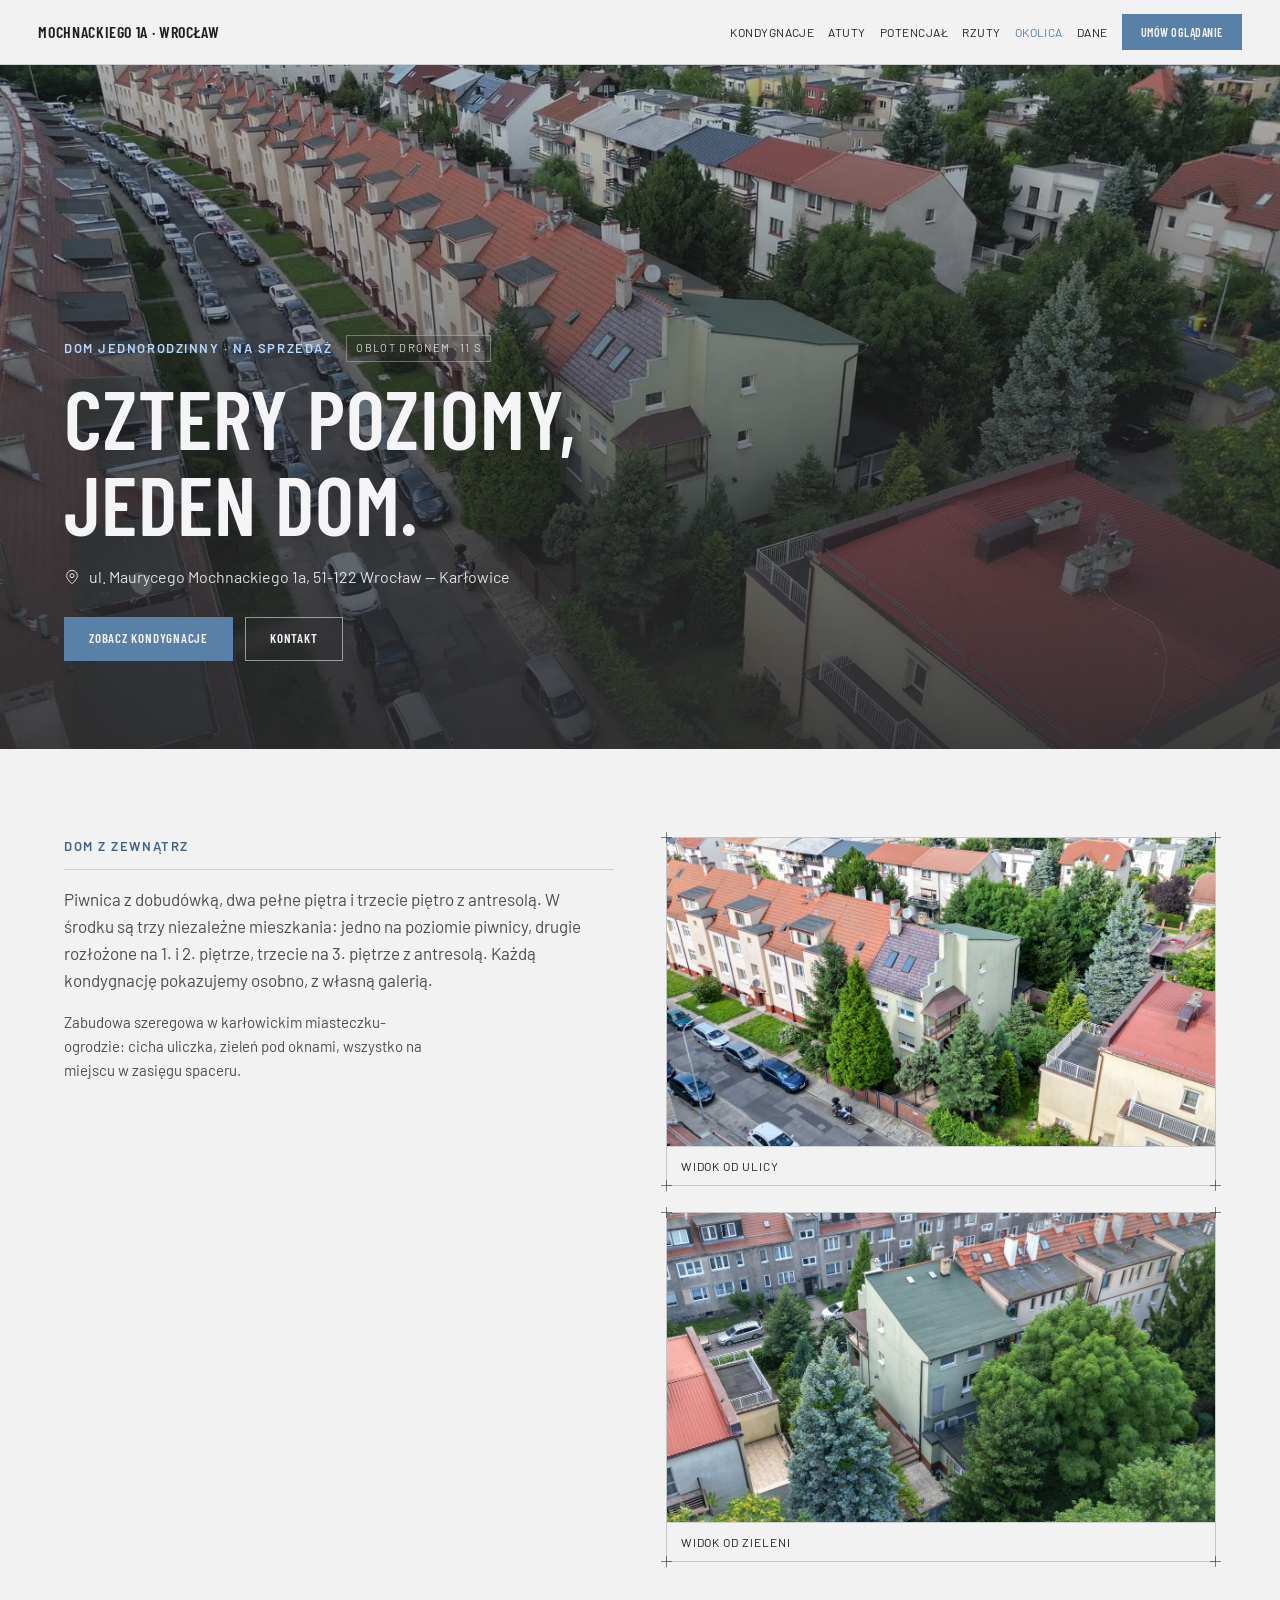
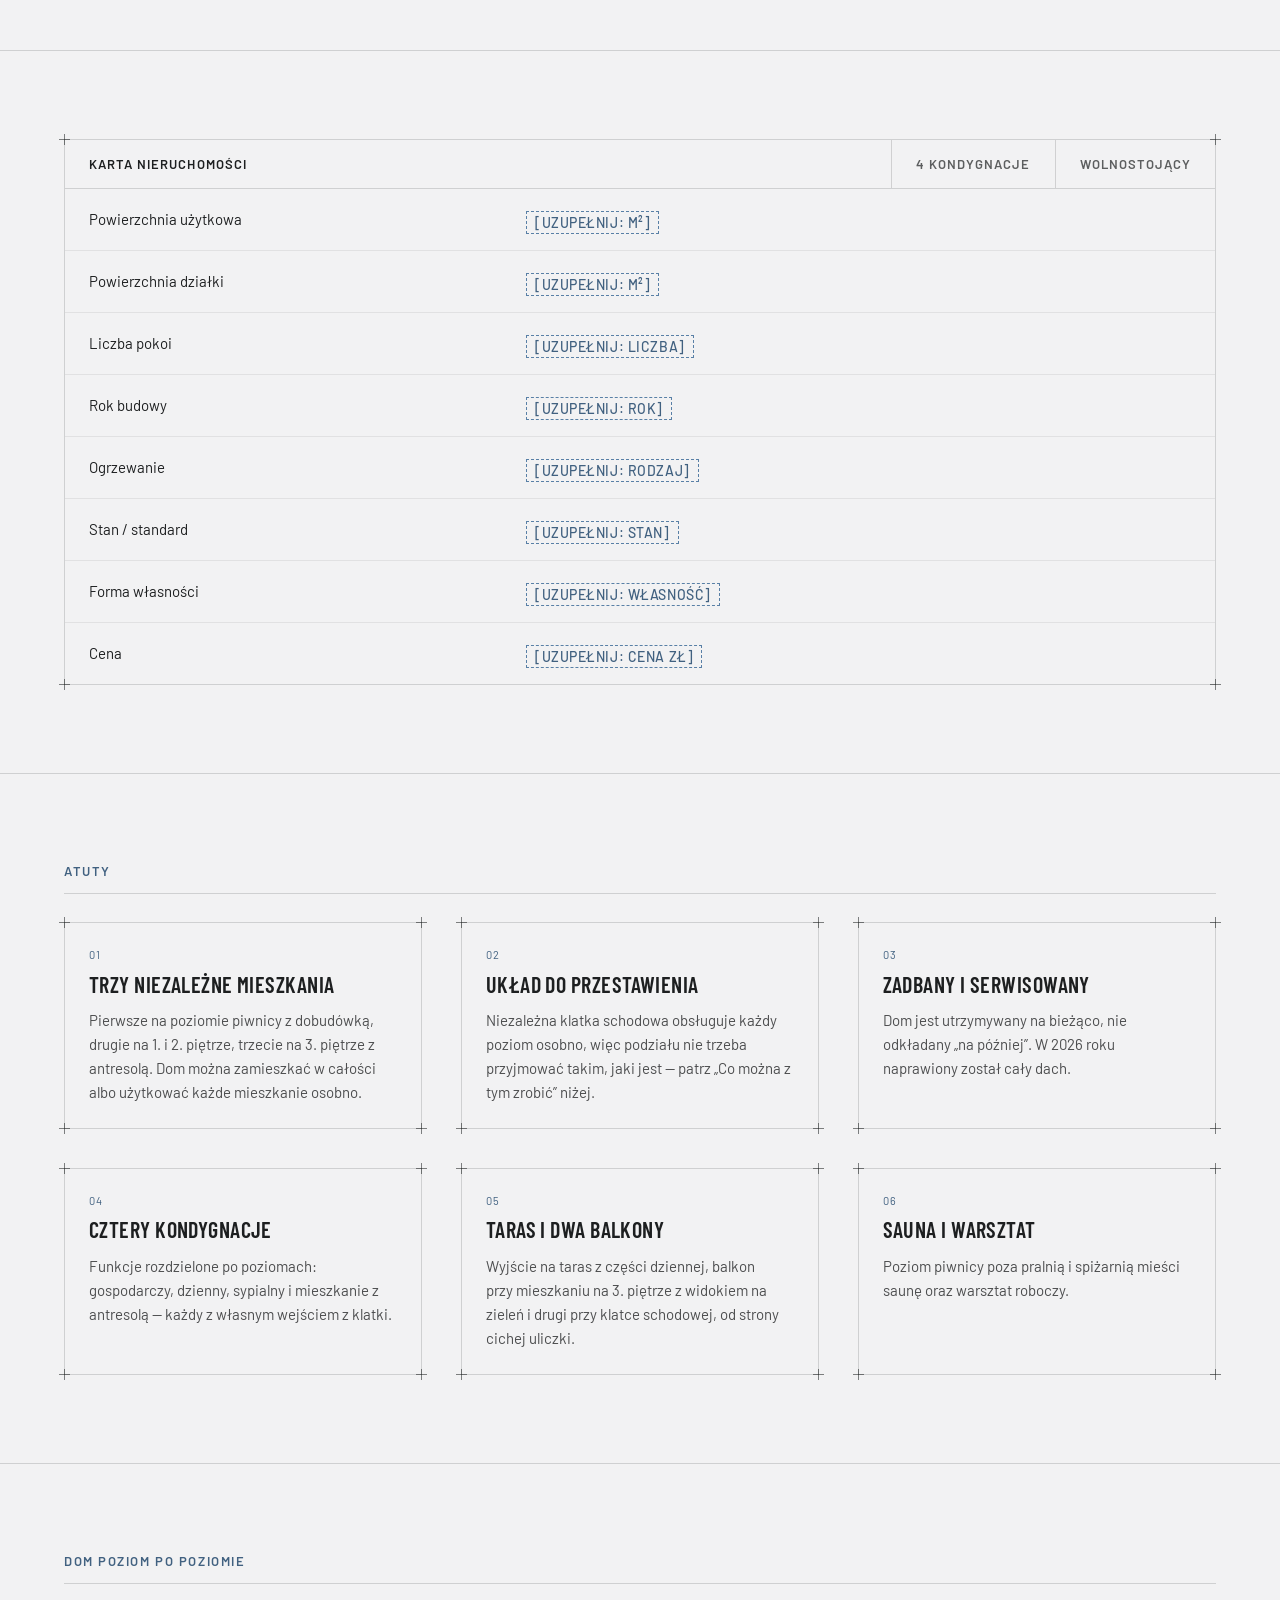
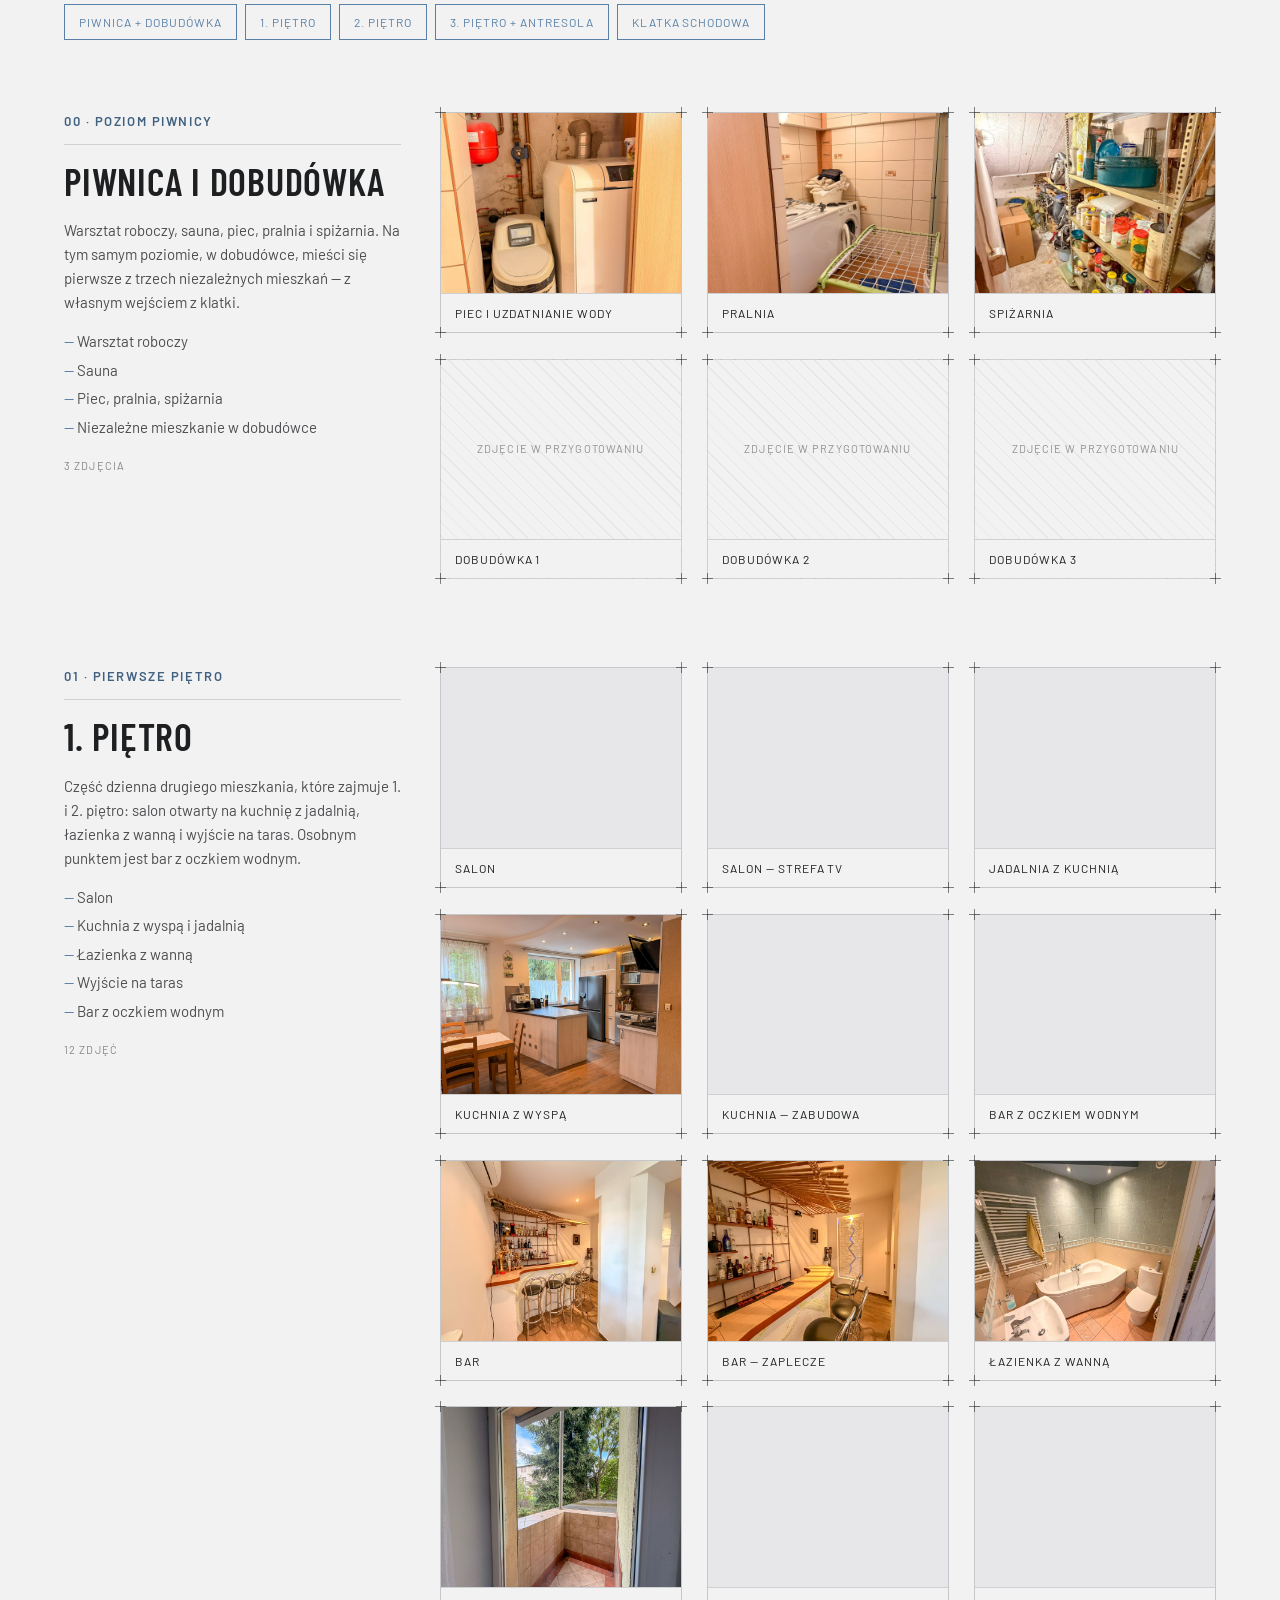
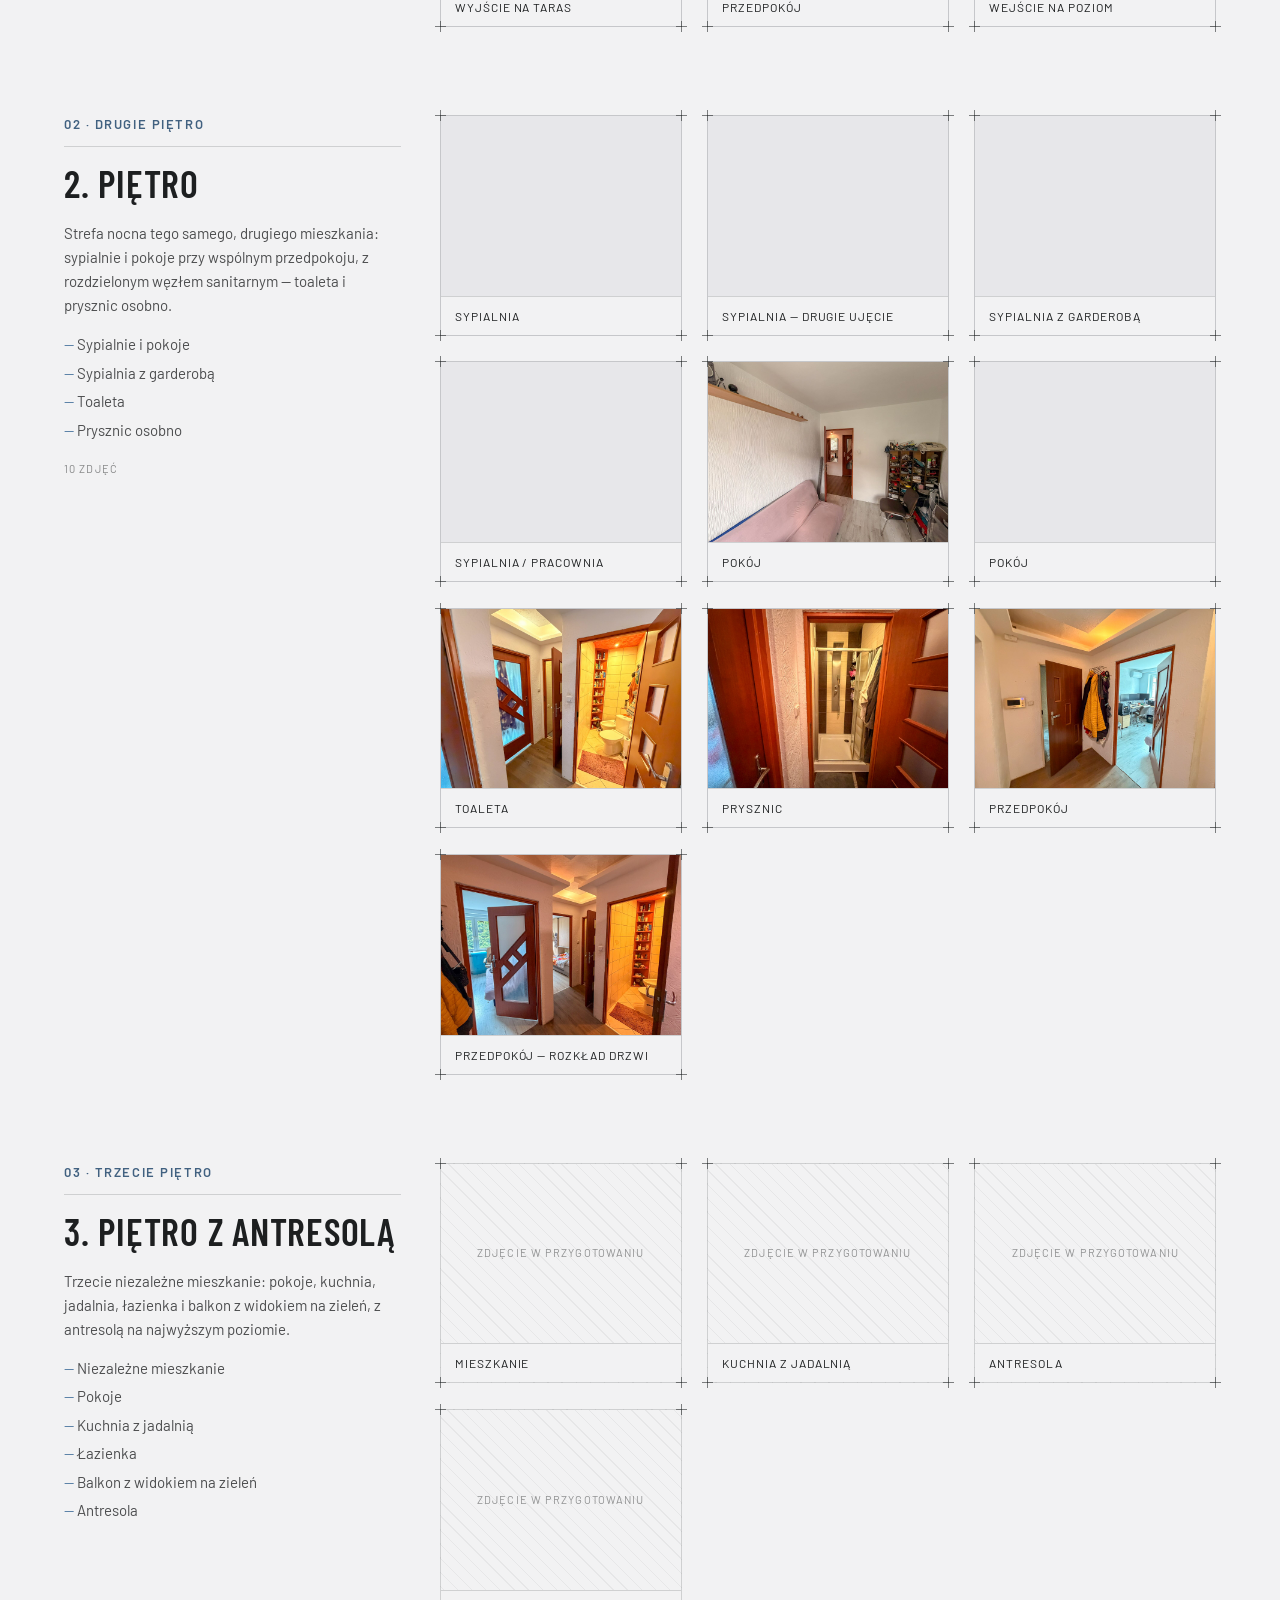
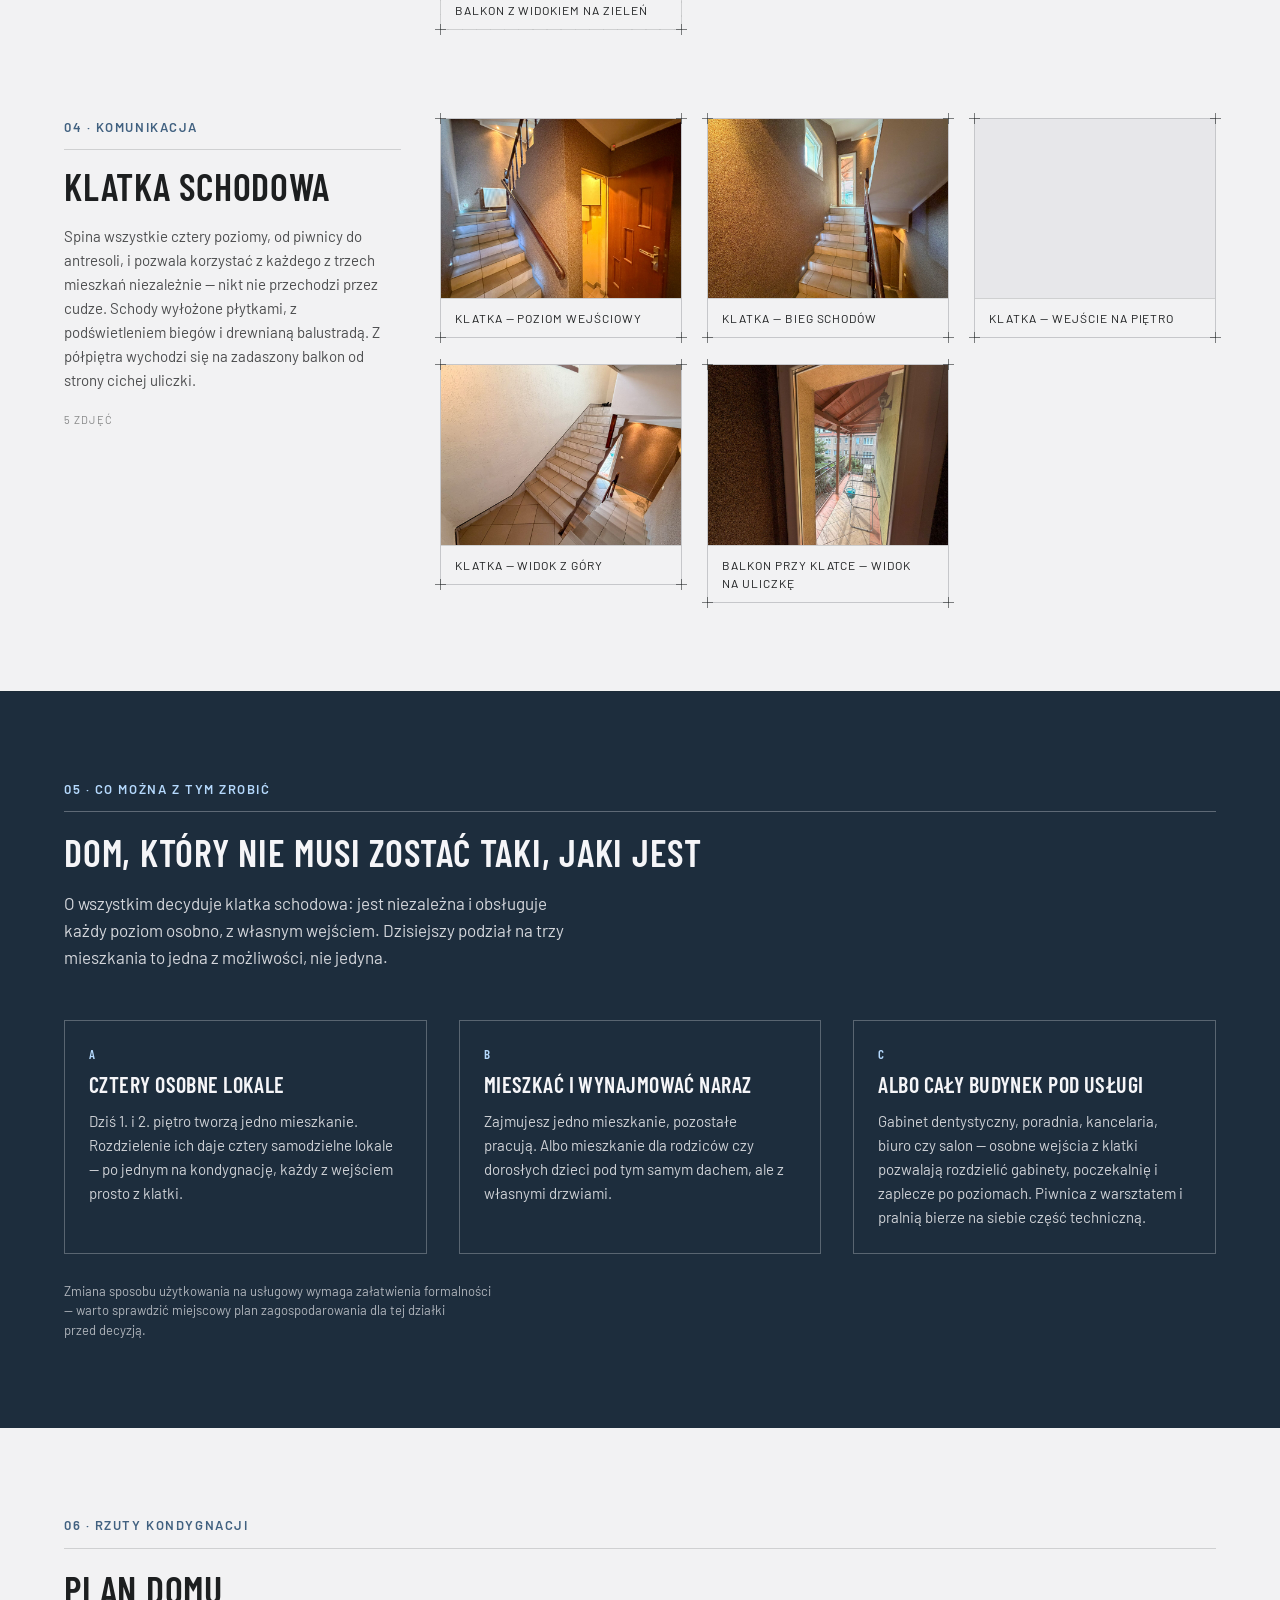
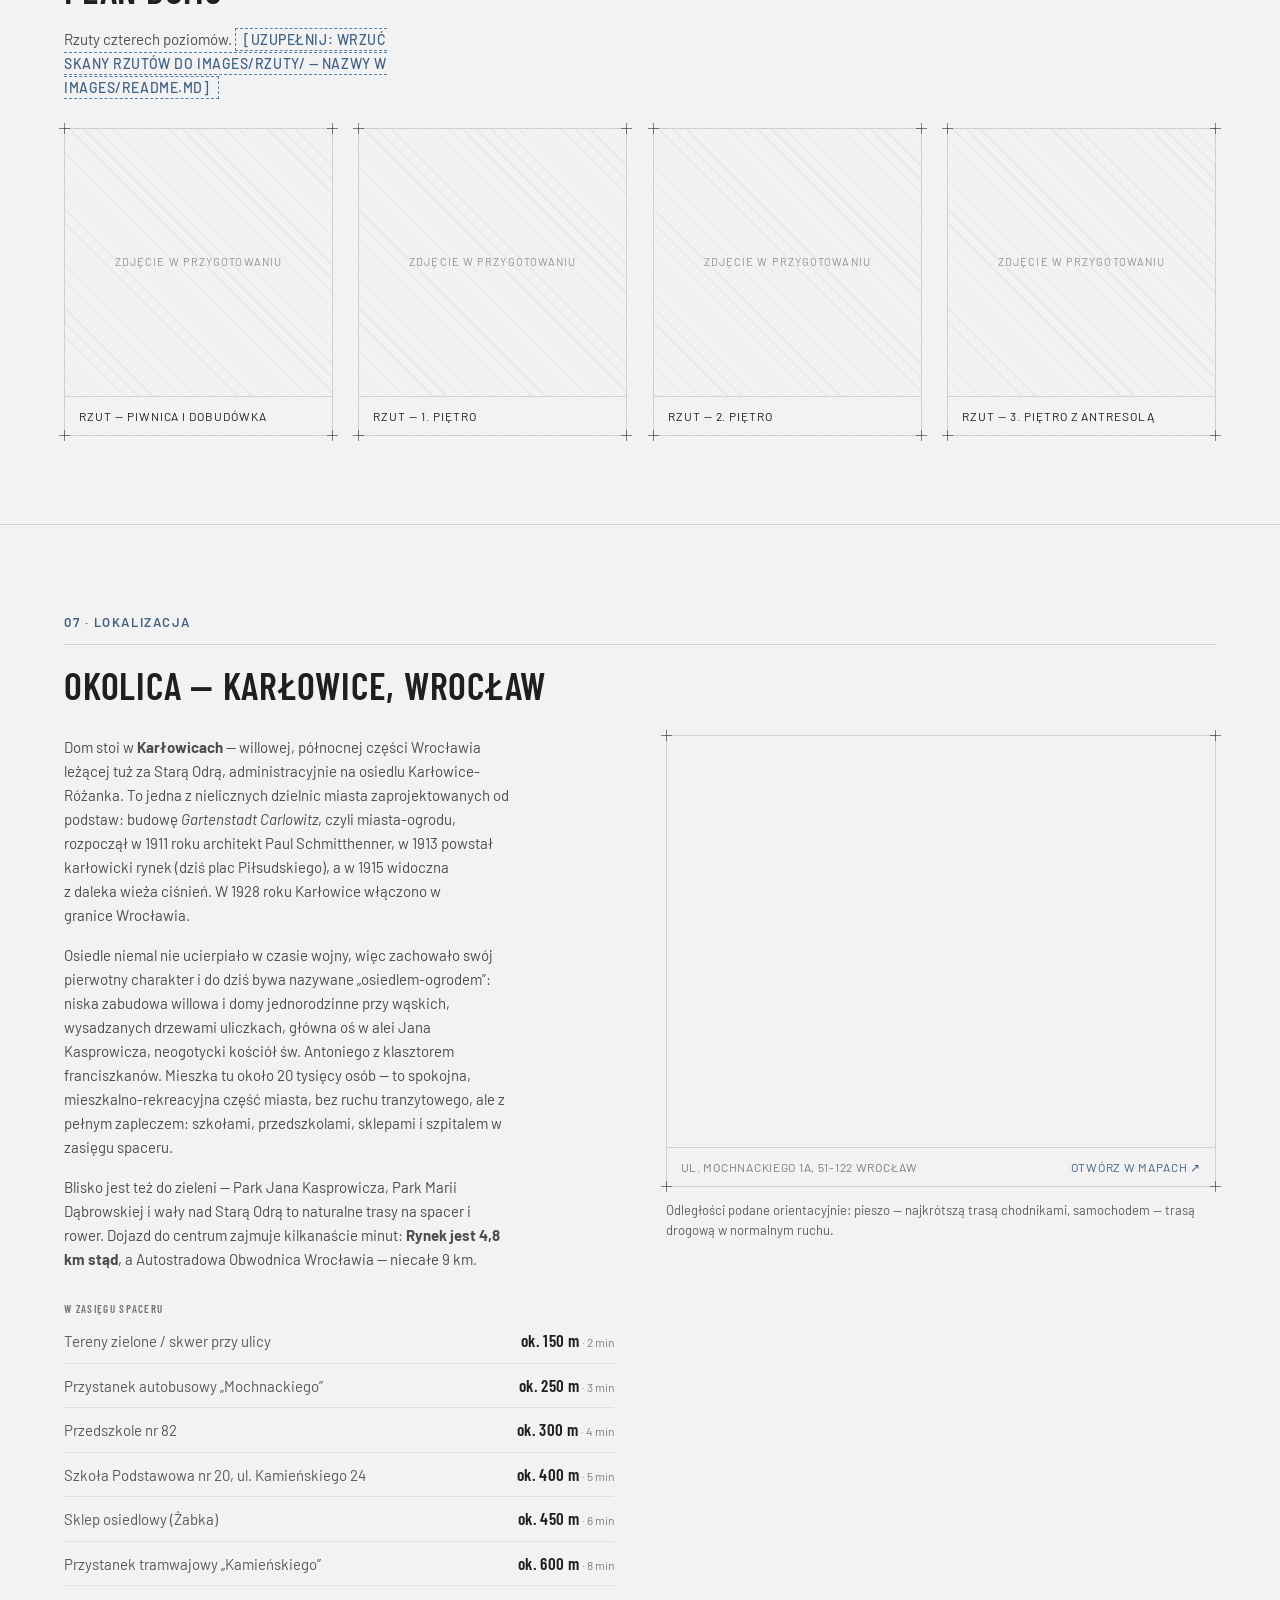
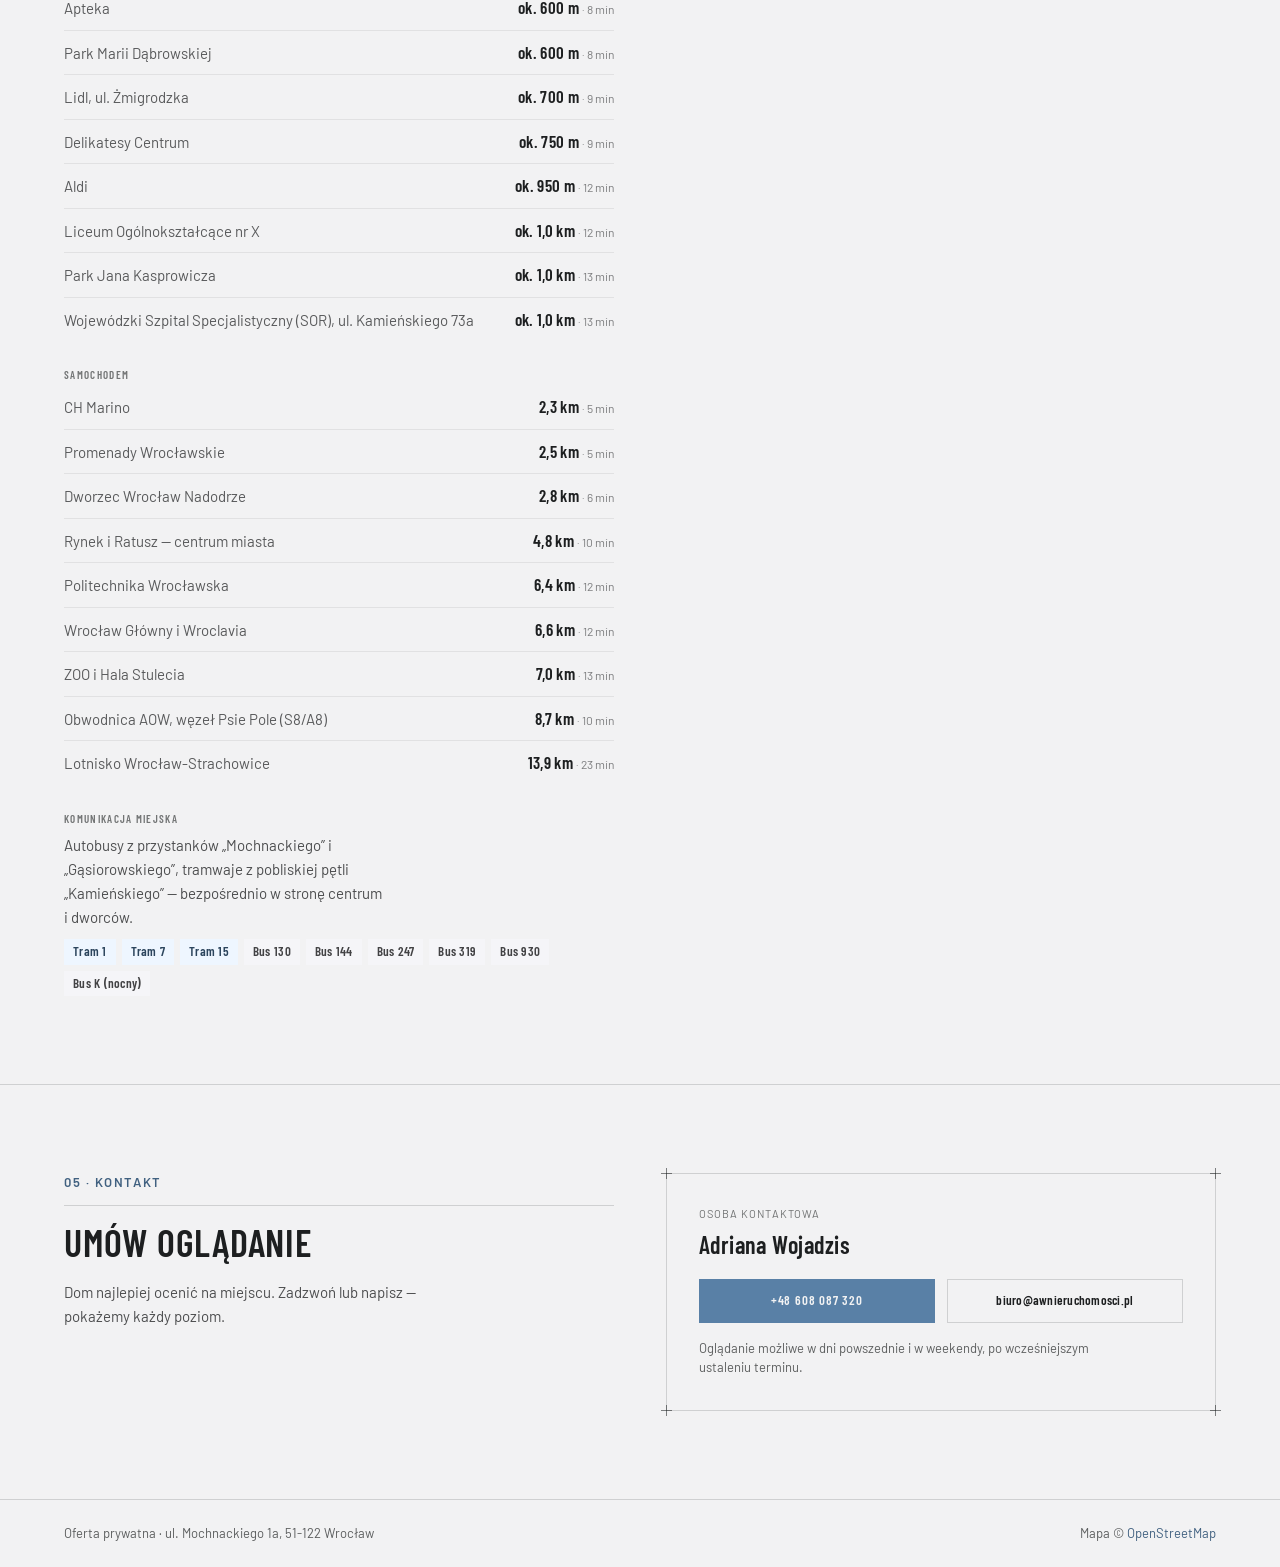
==== commit 52f0646c: "Miniatury zawsze w tej samej proporcji, niezależnie od orientacji zdjęcia Pionowy kadr w siatce rozp" ====
--- a/index.html
+++ b/index.html
@@ -202,30 +202,30 @@
       <p class="shot-count">3 zdjęcia</p>
     </div>
     <div class="grid-gallery">
-      <figure class="blueprint shot" data-label="Piec i uzdatnianie wody — images/piwnica/piec.jpg" style="--ar:3/4">
+      <figure class="blueprint shot" data-label="Piec i uzdatnianie wody — images/piwnica/piec.jpg" style="--ar:4/3">
         <img src="images/piwnica/piec.jpg" alt="Piec i uzdatnianie wody" loading="lazy" decoding="async">
         <i class="corner tl"></i><i class="corner tr"></i><i class="corner bl"></i><i class="corner br"></i>
         <figcaption>Piec i uzdatnianie wody</figcaption>
       </figure>
-      <figure class="blueprint shot" data-label="Pralnia — images/piwnica/pralnia.jpg" style="--ar:3/4">
+      <figure class="blueprint shot" data-label="Pralnia — images/piwnica/pralnia.jpg" style="--ar:4/3">
         <img src="images/piwnica/pralnia.jpg" alt="Pralnia" loading="lazy" decoding="async">
         <i class="corner tl"></i><i class="corner tr"></i><i class="corner bl"></i><i class="corner br"></i>
         <figcaption>Pralnia</figcaption>
       </figure>
-      <figure class="blueprint shot" data-label="Spiżarnia — images/piwnica/spizarnia.jpg" style="--ar:3/4">
+      <figure class="blueprint shot" data-label="Spiżarnia — images/piwnica/spizarnia.jpg" style="--ar:4/3">
         <img src="images/piwnica/spizarnia.jpg" alt="Spiżarnia" loading="lazy" decoding="async">
         <i class="corner tl"></i><i class="corner tr"></i><i class="corner bl"></i><i class="corner br"></i>
         <figcaption>Spiżarnia</figcaption>
       </figure>
-      <figure class="blueprint shot is-empty" data-label="Dobudówka 1 — zdjęcie do uzupełnienia" style="--ar:3/4">
+      <figure class="blueprint shot is-empty" data-label="Dobudówka 1 — zdjęcie do uzupełnienia" style="--ar:4/3">
         <i class="corner tl"></i><i class="corner tr"></i><i class="corner bl"></i><i class="corner br"></i>
         <figcaption>Dobudówka 1</figcaption>
       </figure>
-      <figure class="blueprint shot is-empty" data-label="Dobudówka 2 — zdjęcie do uzupełnienia" style="--ar:3/4">
+      <figure class="blueprint shot is-empty" data-label="Dobudówka 2 — zdjęcie do uzupełnienia" style="--ar:4/3">
         <i class="corner tl"></i><i class="corner tr"></i><i class="corner bl"></i><i class="corner br"></i>
         <figcaption>Dobudówka 2</figcaption>
       </figure>
-      <figure class="blueprint shot is-empty" data-label="Dobudówka 3 — zdjęcie do uzupełnienia" style="--ar:3/4">
+      <figure class="blueprint shot is-empty" data-label="Dobudówka 3 — zdjęcie do uzupełnienia" style="--ar:4/3">
         <i class="corner tl"></i><i class="corner tr"></i><i class="corner bl"></i><i class="corner br"></i>
         <figcaption>Dobudówka 3</figcaption>
       </figure>
@@ -303,7 +303,7 @@
         <i class="corner tl"></i><i class="corner tr"></i><i class="corner bl"></i><i class="corner br"></i>
         <figcaption>Przedpokój</figcaption>
       </figure>
-      <figure class="blueprint shot" data-label="Wejście na poziom — images/pietro-1/wejscie.jpg" style="--ar:3/4">
+      <figure class="blueprint shot" data-label="Wejście na poziom — images/pietro-1/wejscie.jpg" style="--ar:4/3">
         <img src="images/pietro-1/wejscie.jpg" alt="Wejście na poziom" loading="lazy" decoding="async">
         <i class="corner tl"></i><i class="corner tr"></i><i class="corner bl"></i><i class="corner br"></i>
         <figcaption>Wejście na poziom</figcaption>
--- a/assets/css/site.css
+++ b/assets/css/site.css
@@ -223,13 +223,30 @@
 
 /* — figury / zdjęcia ————————————————————————————————————————— */
 .shot { margin: 0; position: relative; background: var(--color-neutral-200); }
+/* Miniaturka zawsze w tej samej proporcji, niezależnie od tego, czy zdjęcie
+   jest poziome czy pionowe — inaczej jeden pionowy kadr rozpycha cały rząd.
+   Pionowe są dokadrowane do środka; pełny kadr pokazuje powiększenie. */
 .shot img {
-  display: block; width: 100%; height: auto; object-fit: cover;
+  display: block; width: 100%; height: auto;
   aspect-ratio: var(--ar, 4/3);
+  object-fit: cover; object-position: center;
   cursor: zoom-in;
   transition: filter .25s ease;
 }
 .shot img:hover { filter: brightness(1.04) saturate(1.05); }
+
+/* znak, że kliknięcie pokaże zdjęcie w całości */
+.shot:has(img)::after {
+  content: ""; position: absolute; top: 10px; right: 10px;
+  width: 30px; height: 30px; pointer-events: none;
+  opacity: 0; transition: opacity .2s ease;
+  background:
+    color-mix(in srgb, var(--color-neutral-900) 45%, transparent)
+    url("data:image/svg+xml,%3Csvg xmlns='http://www.w3.org/2000/svg' viewBox='0 0 24 24' fill='none' stroke='%23f5f5f8' stroke-width='1.5' stroke-linecap='round'%3E%3Ccircle cx='11' cy='11' r='7'/%3E%3Cpath d='M20 20l-4.3-4.3M11 8v6M8 11h6'/%3E%3C/svg%3E")
+    center / 17px 17px no-repeat;
+}
+.shot:has(img):hover::after, .shot:has(img:focus-visible)::after { opacity: 1; }
+@media (hover: none) { .shot:has(img)::after { opacity: 1; } }
 
 /* Kafelek bez zdjęcia: albo celowo pusty (.is-empty), albo plik nie doszedł
    (.is-missing dokłada skrypt). Wygląda tak samo — kreskowana kratka
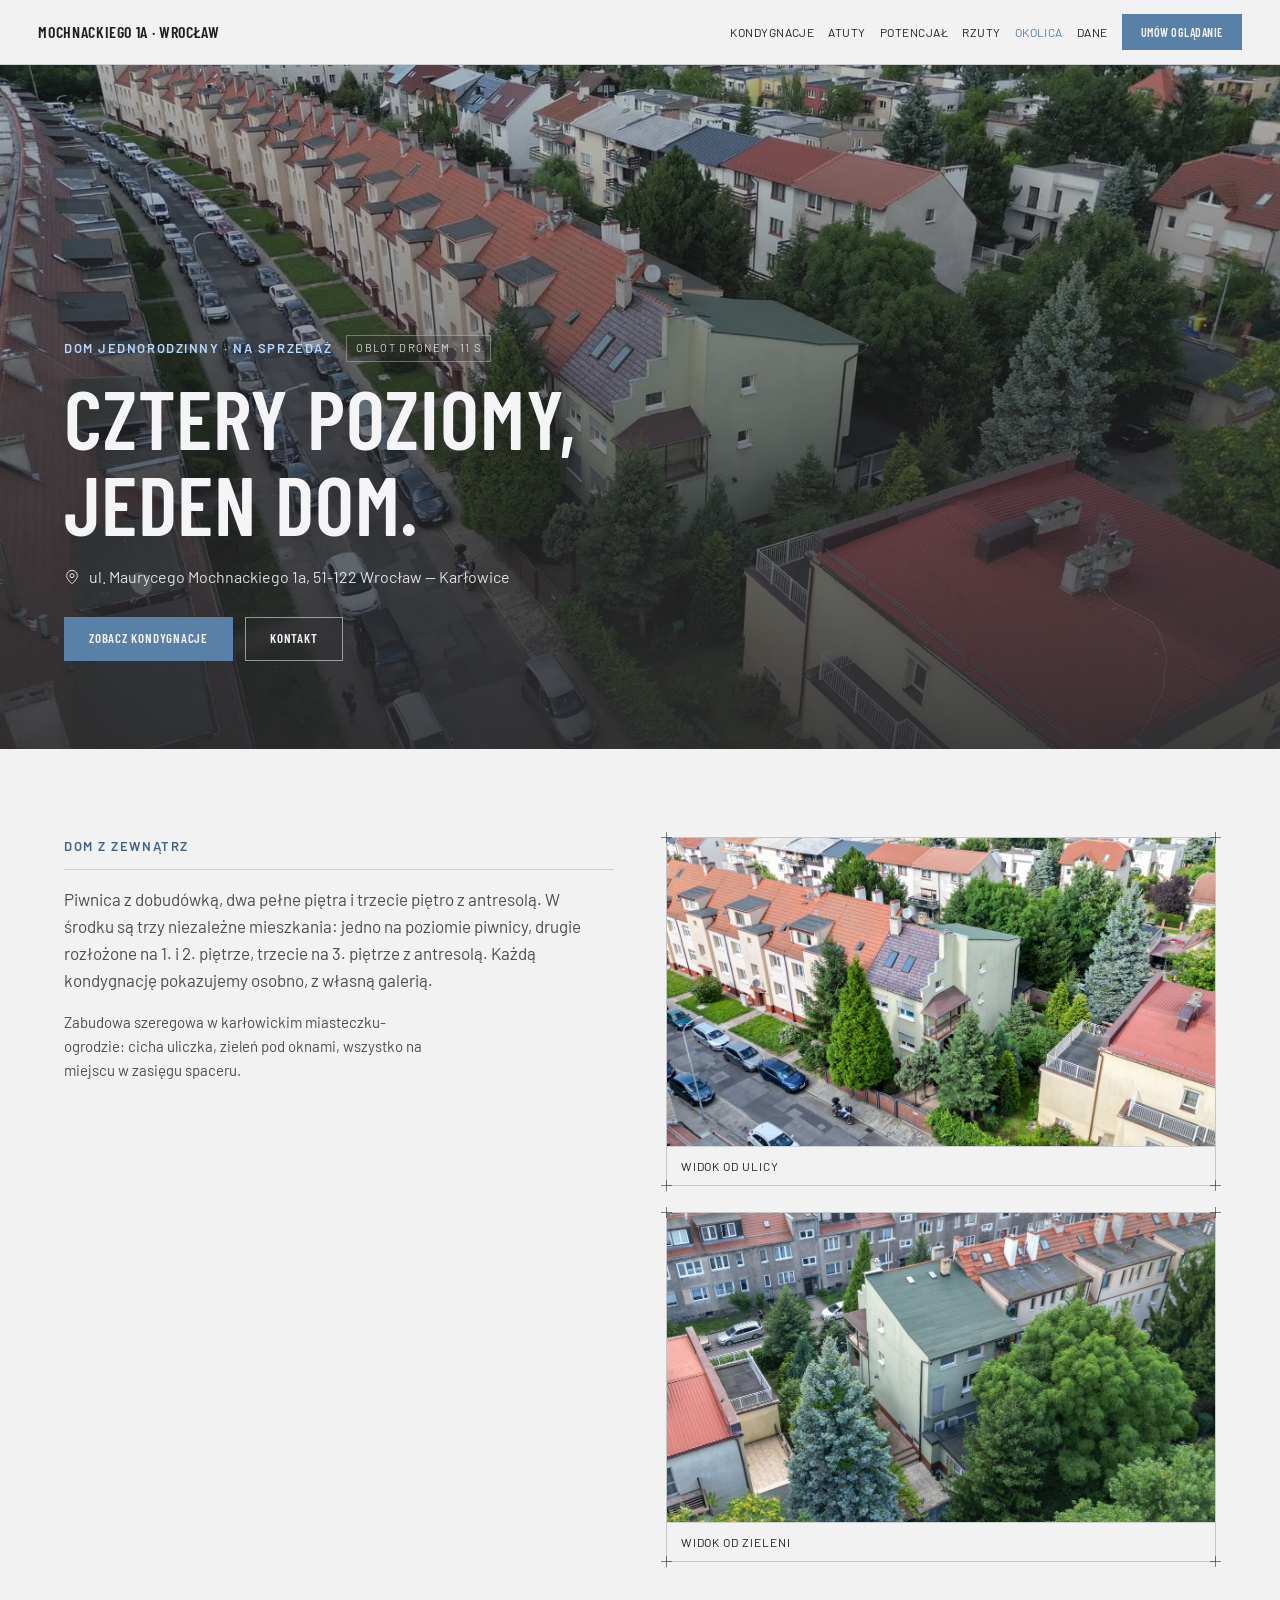
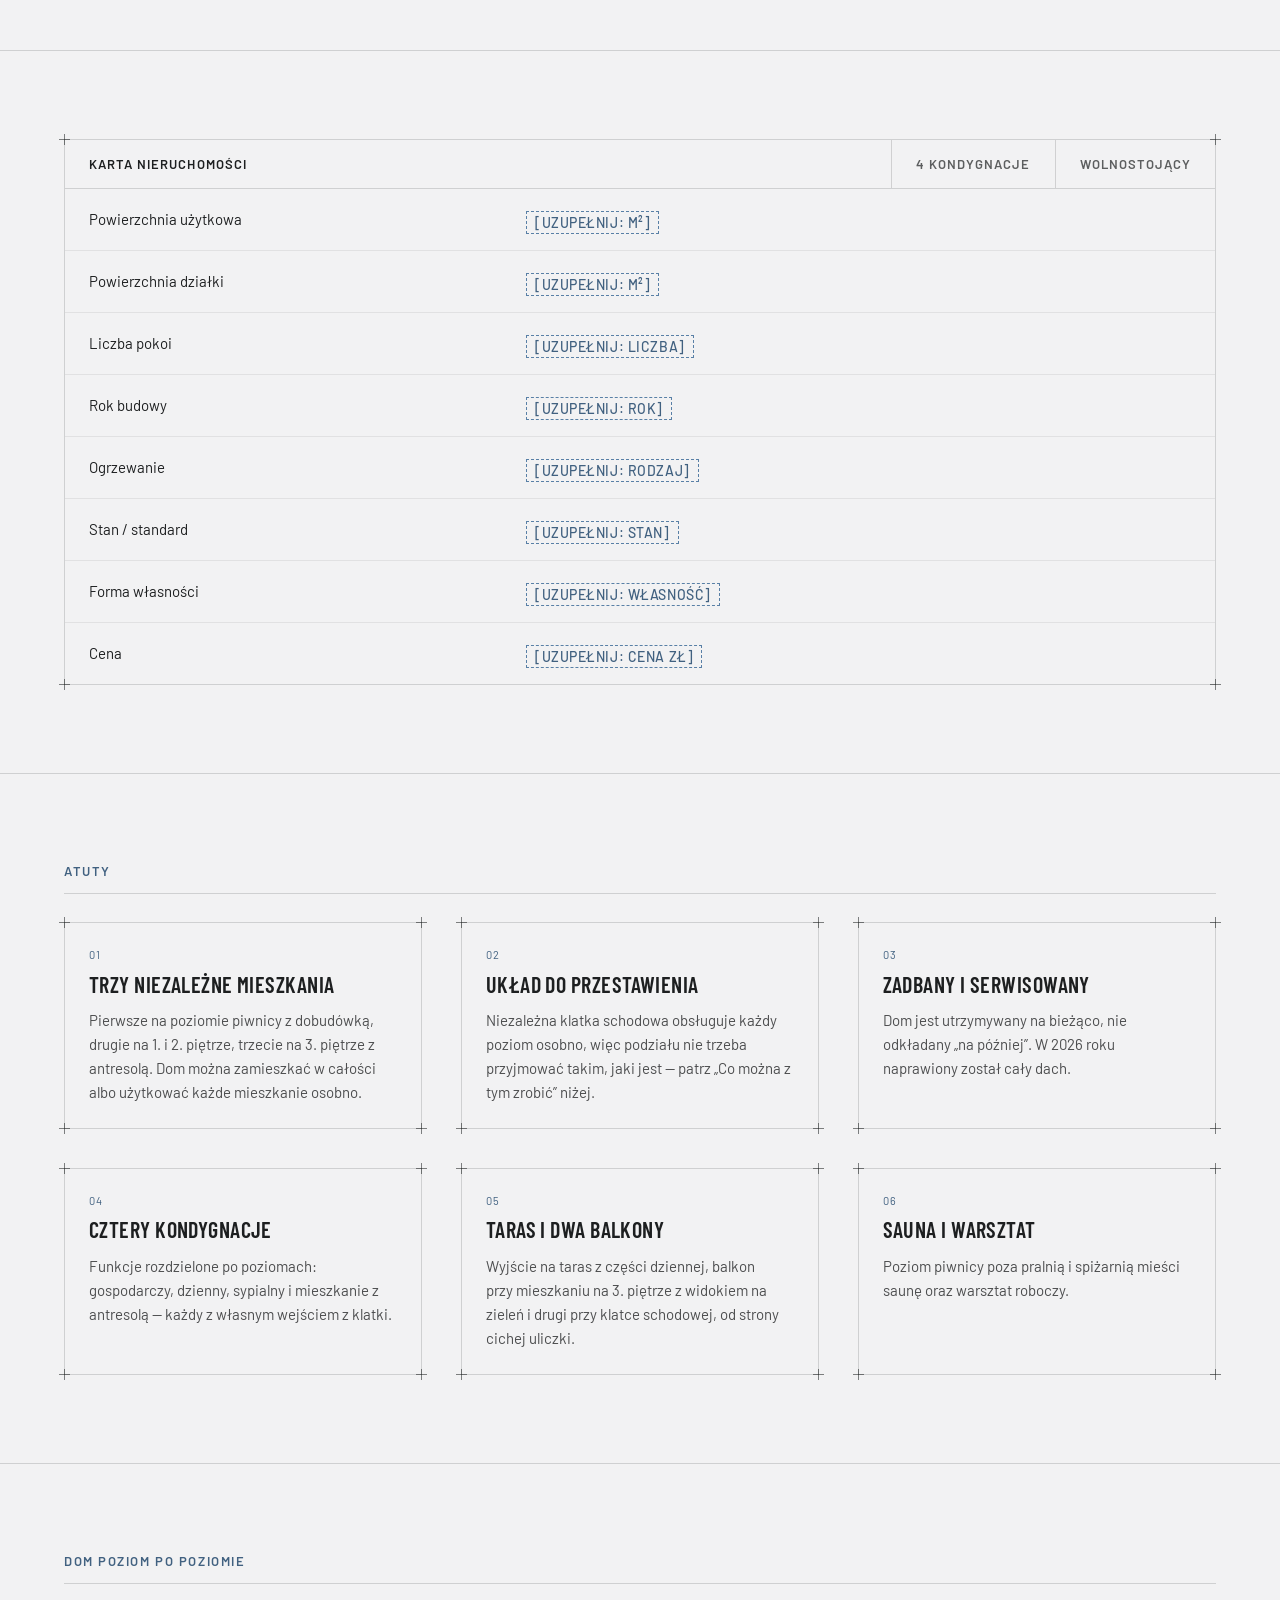
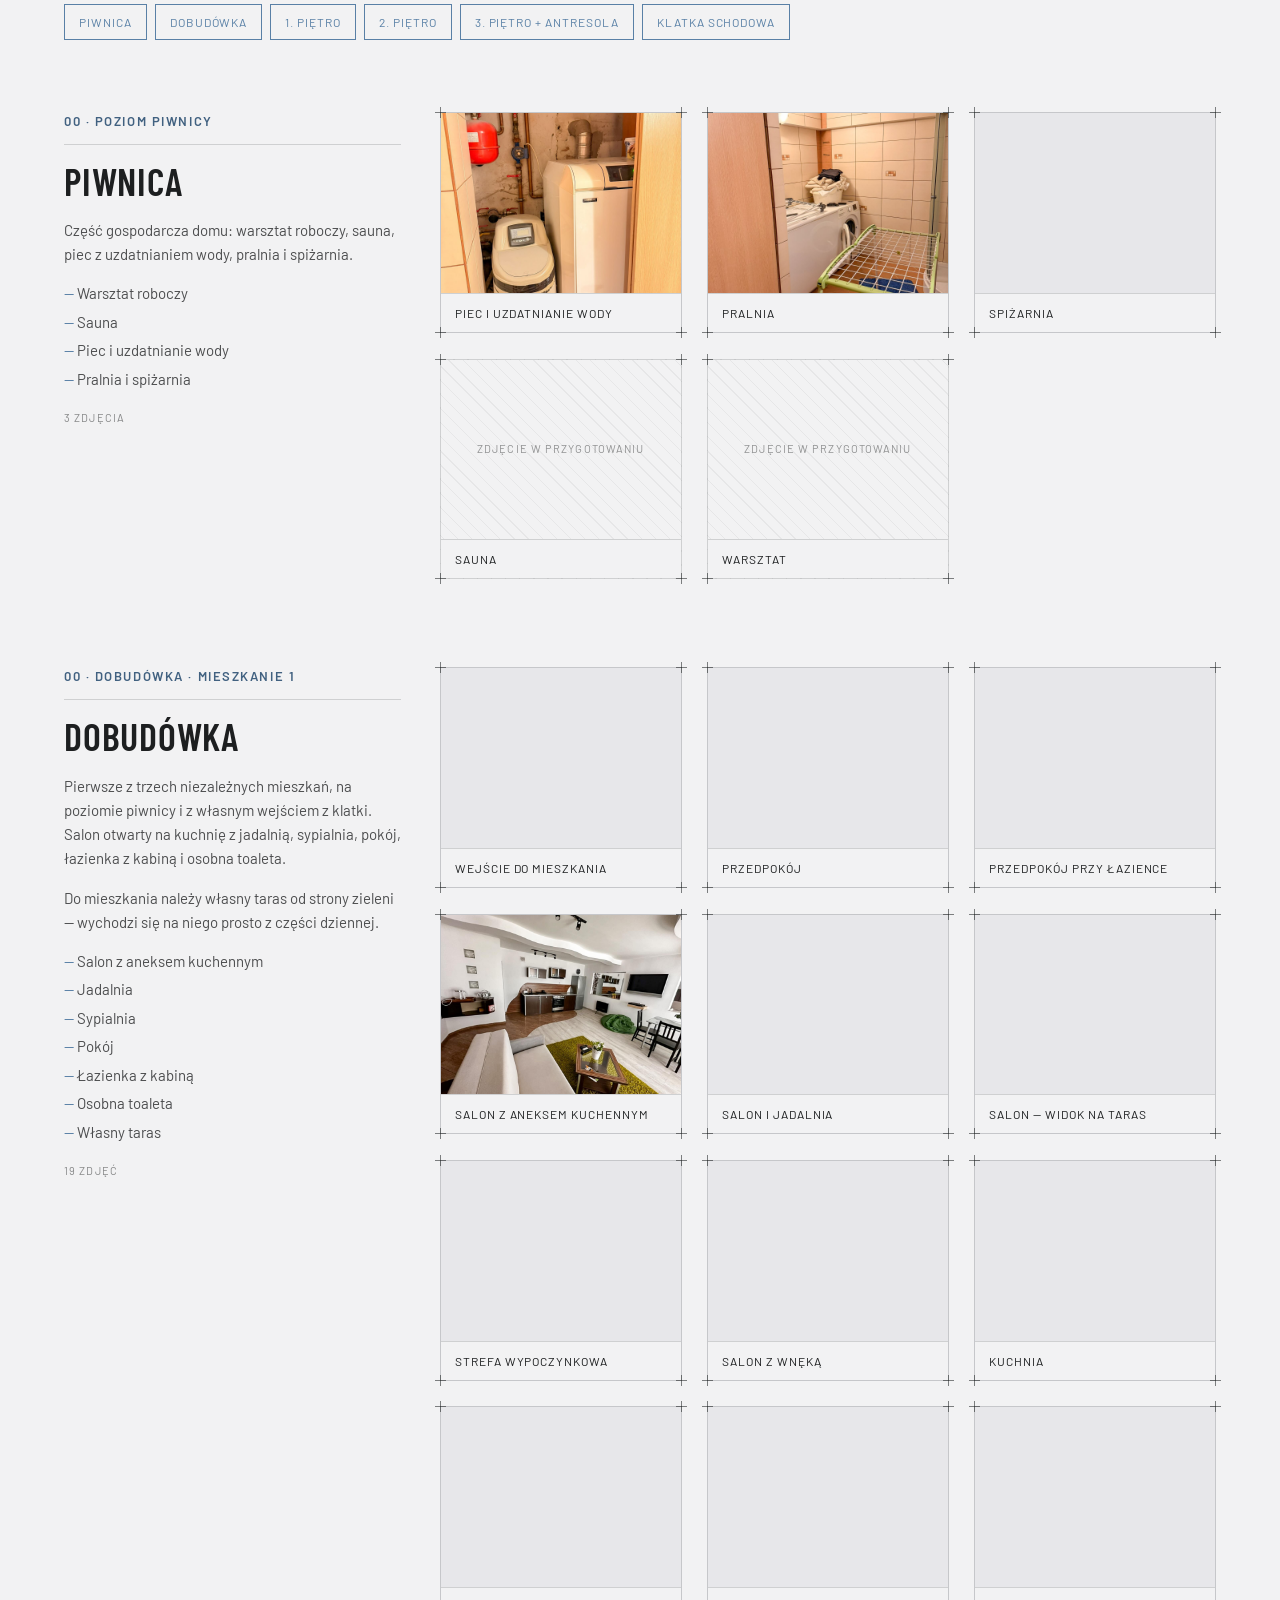
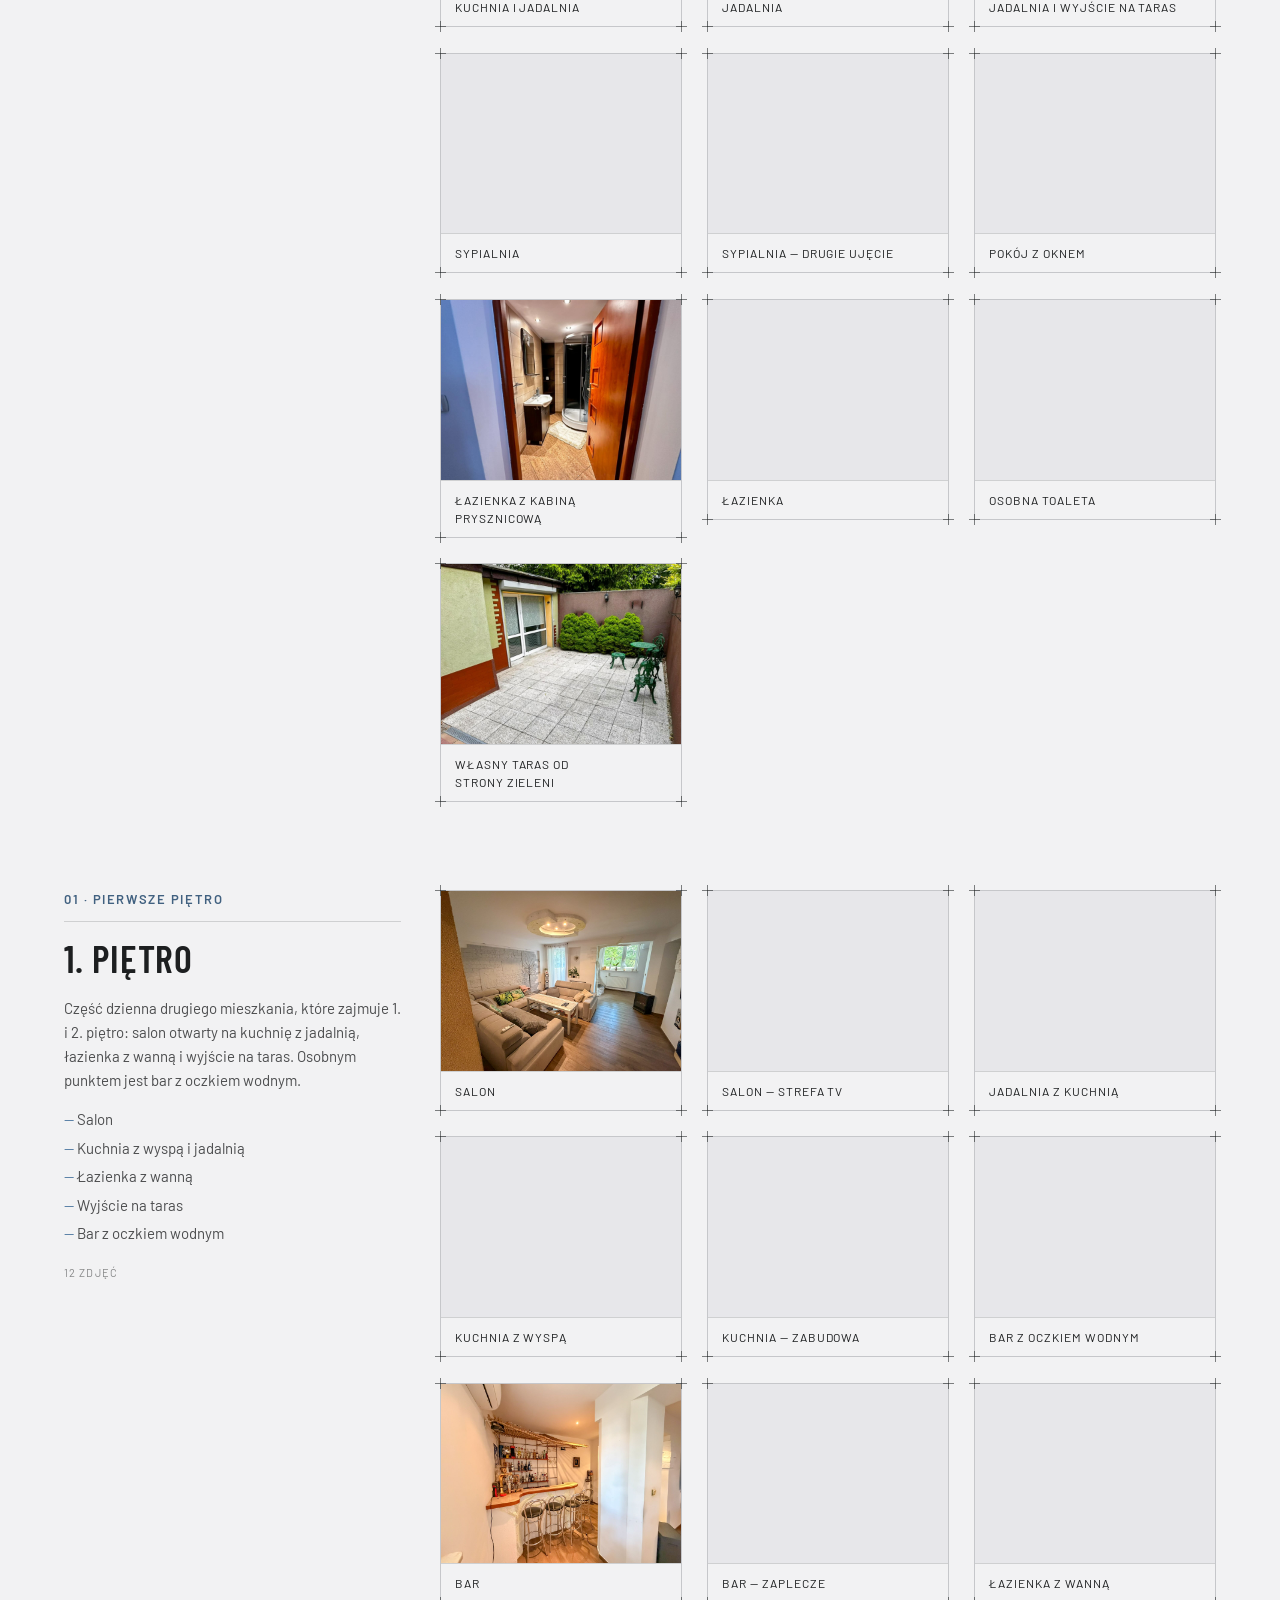
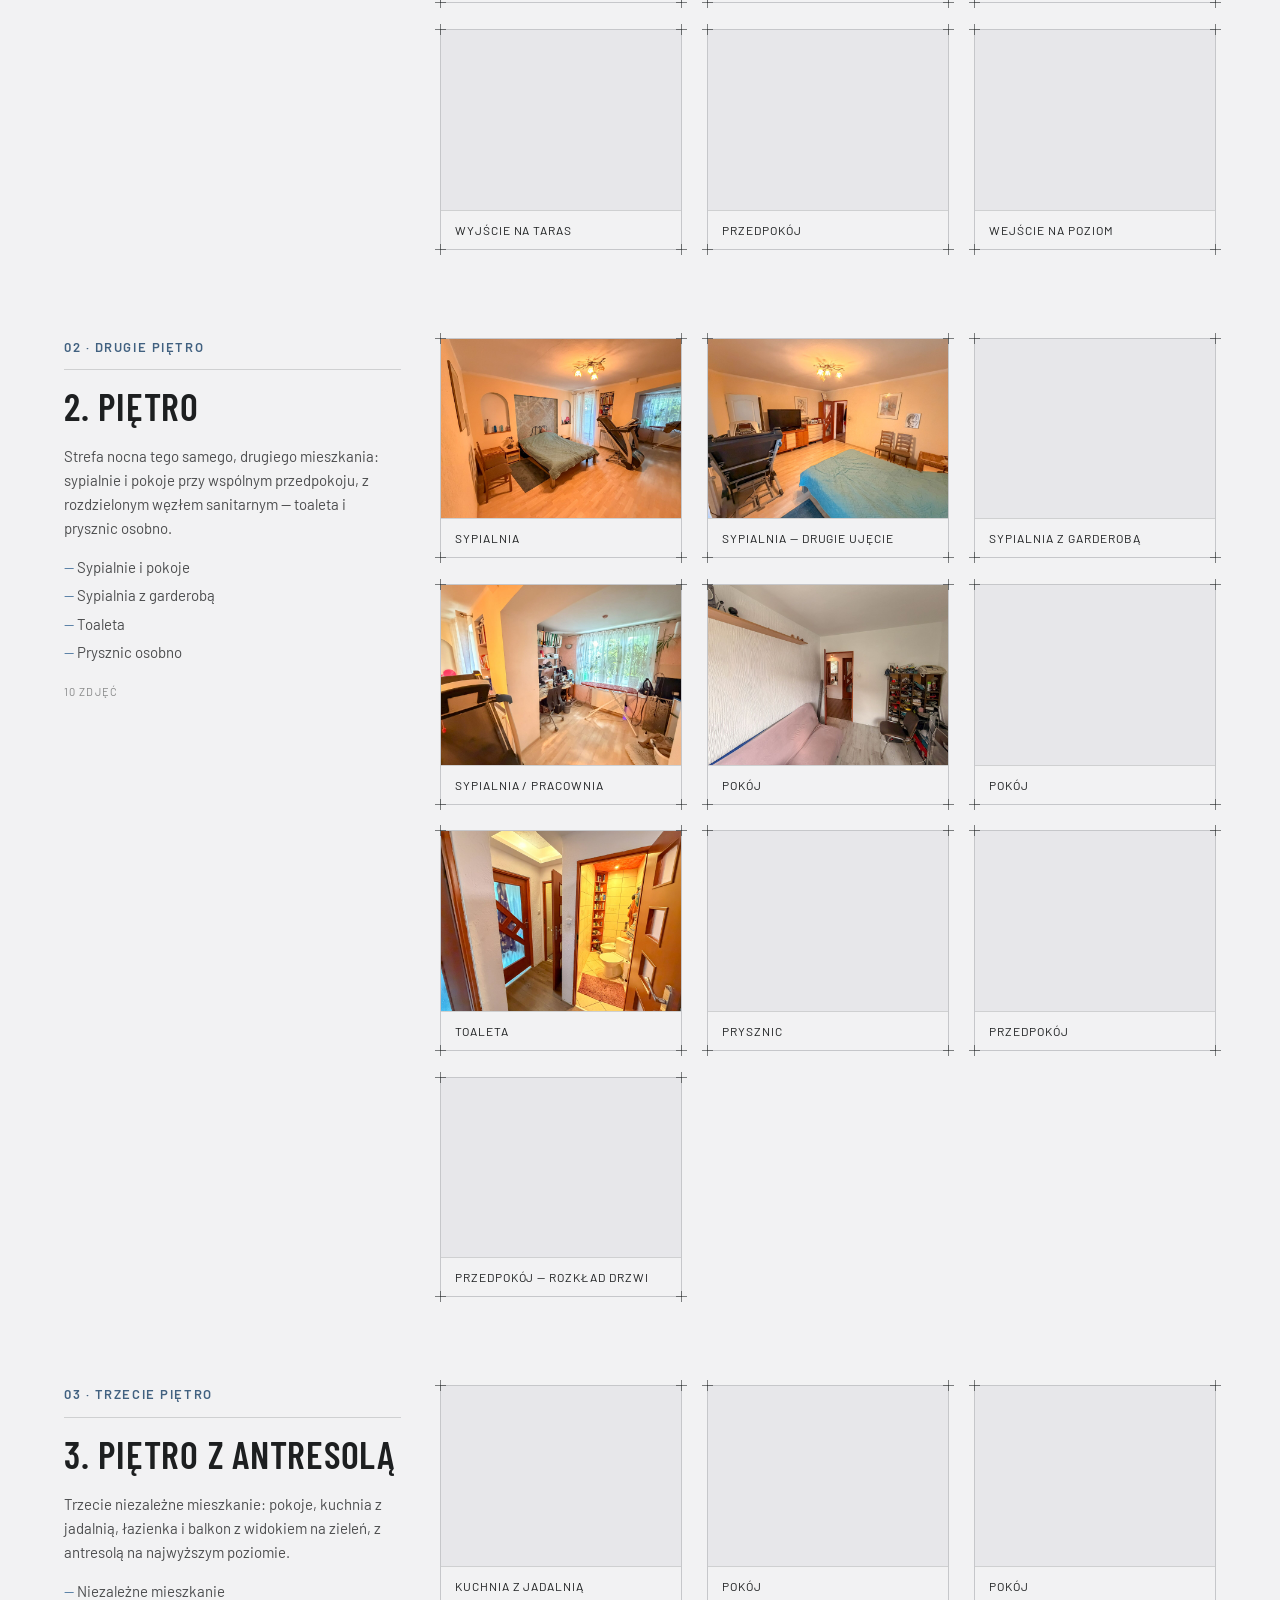
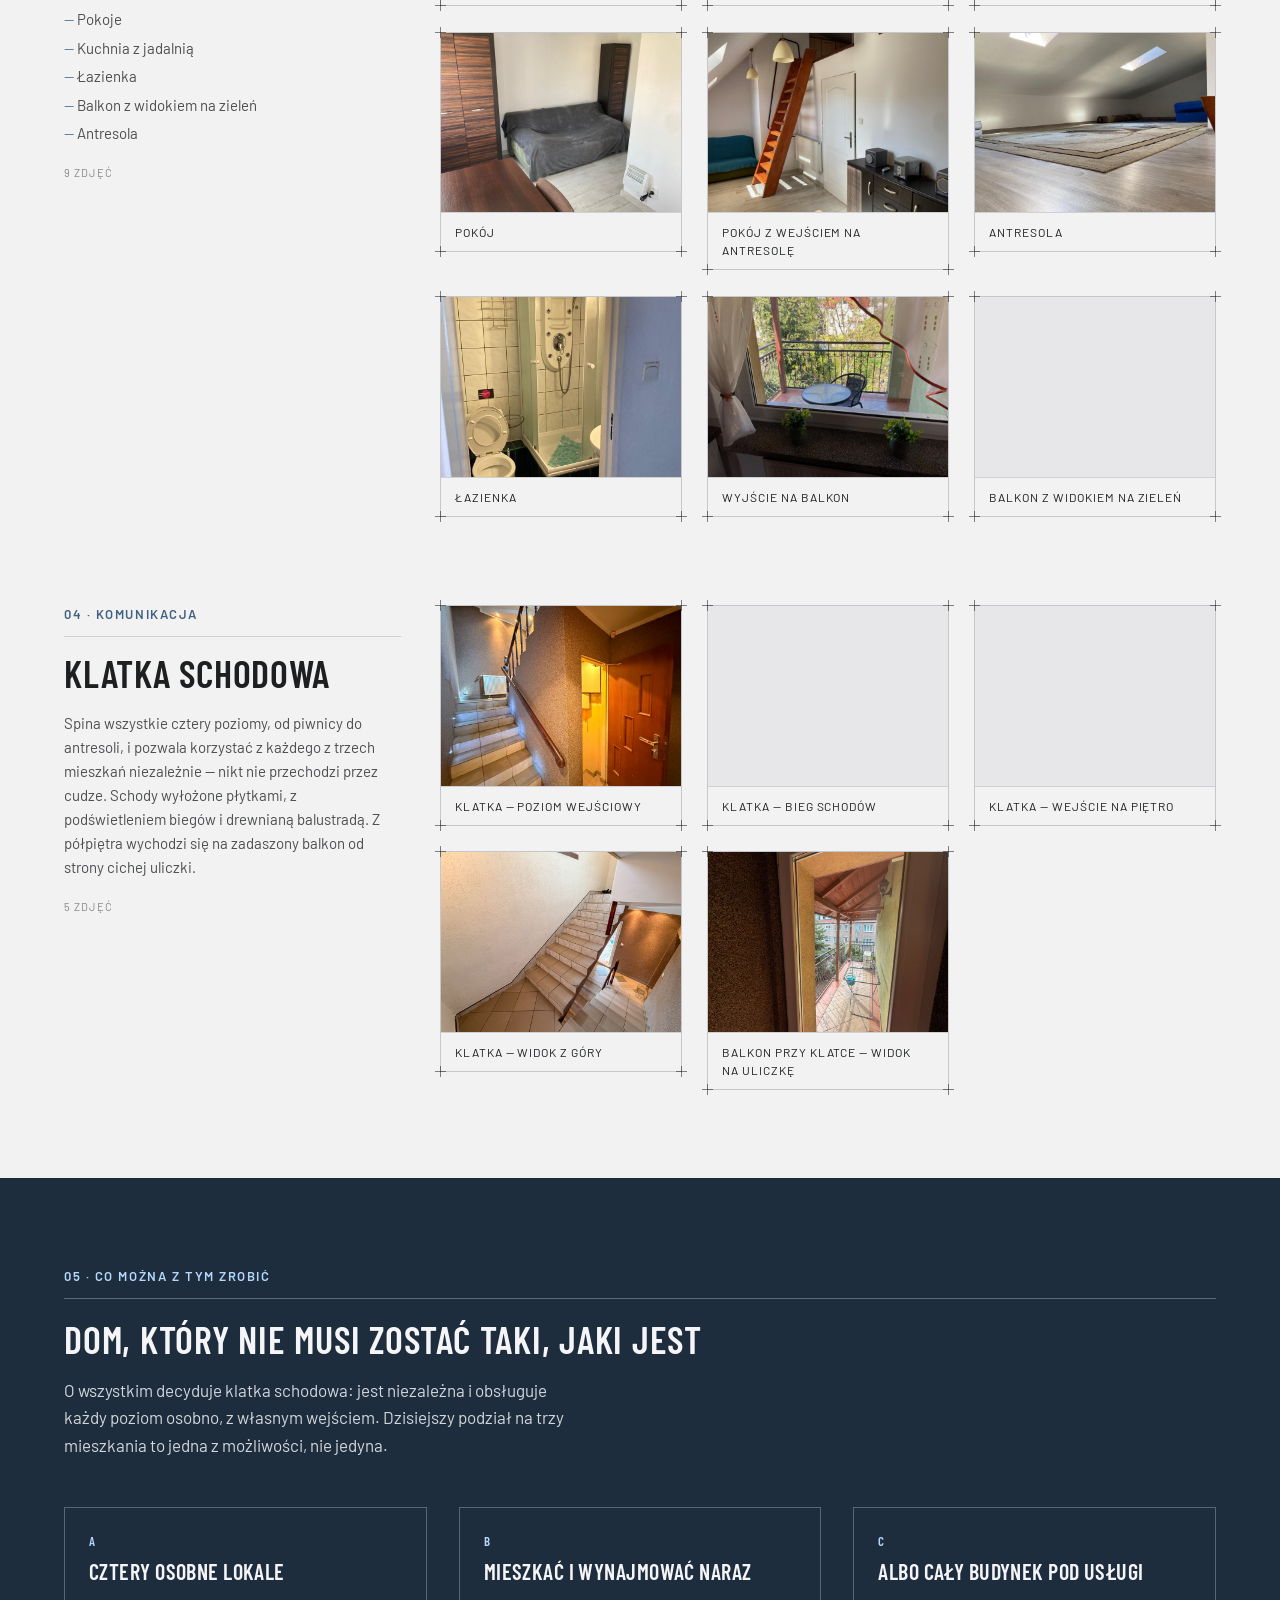
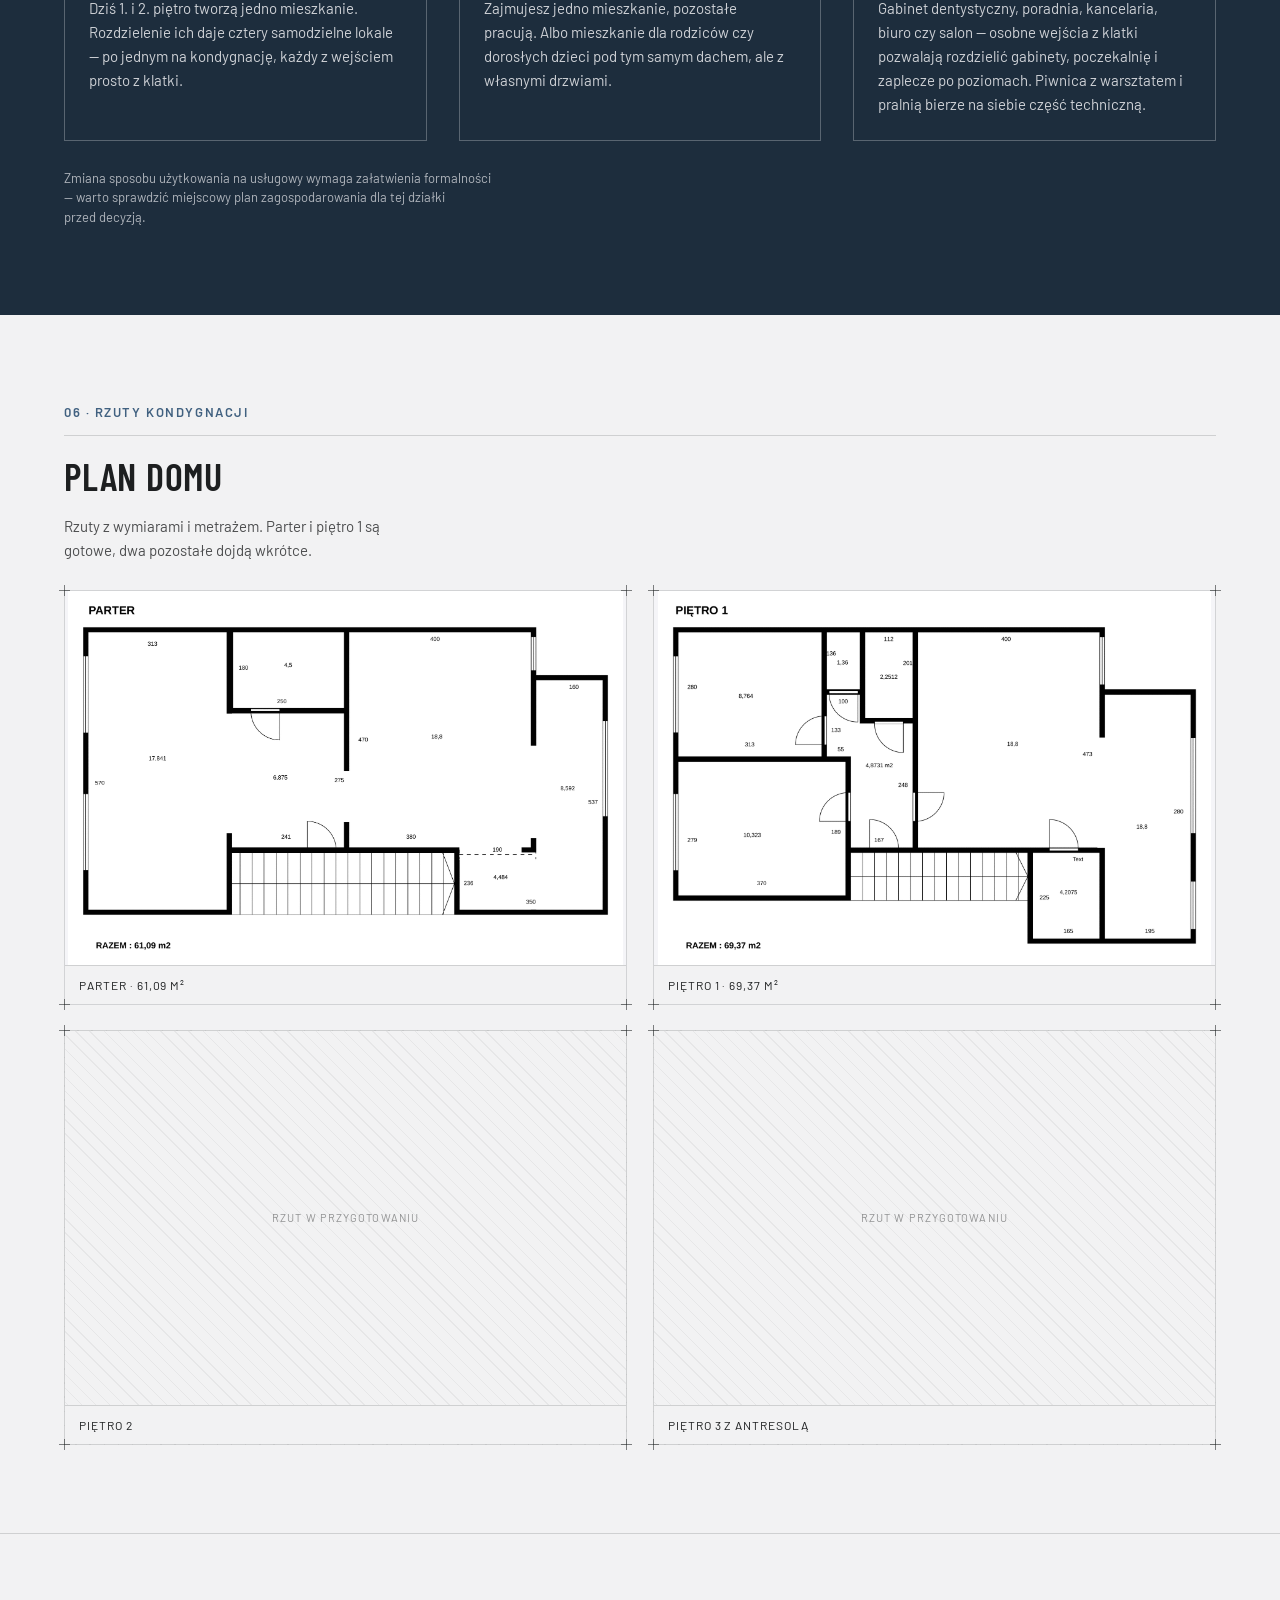
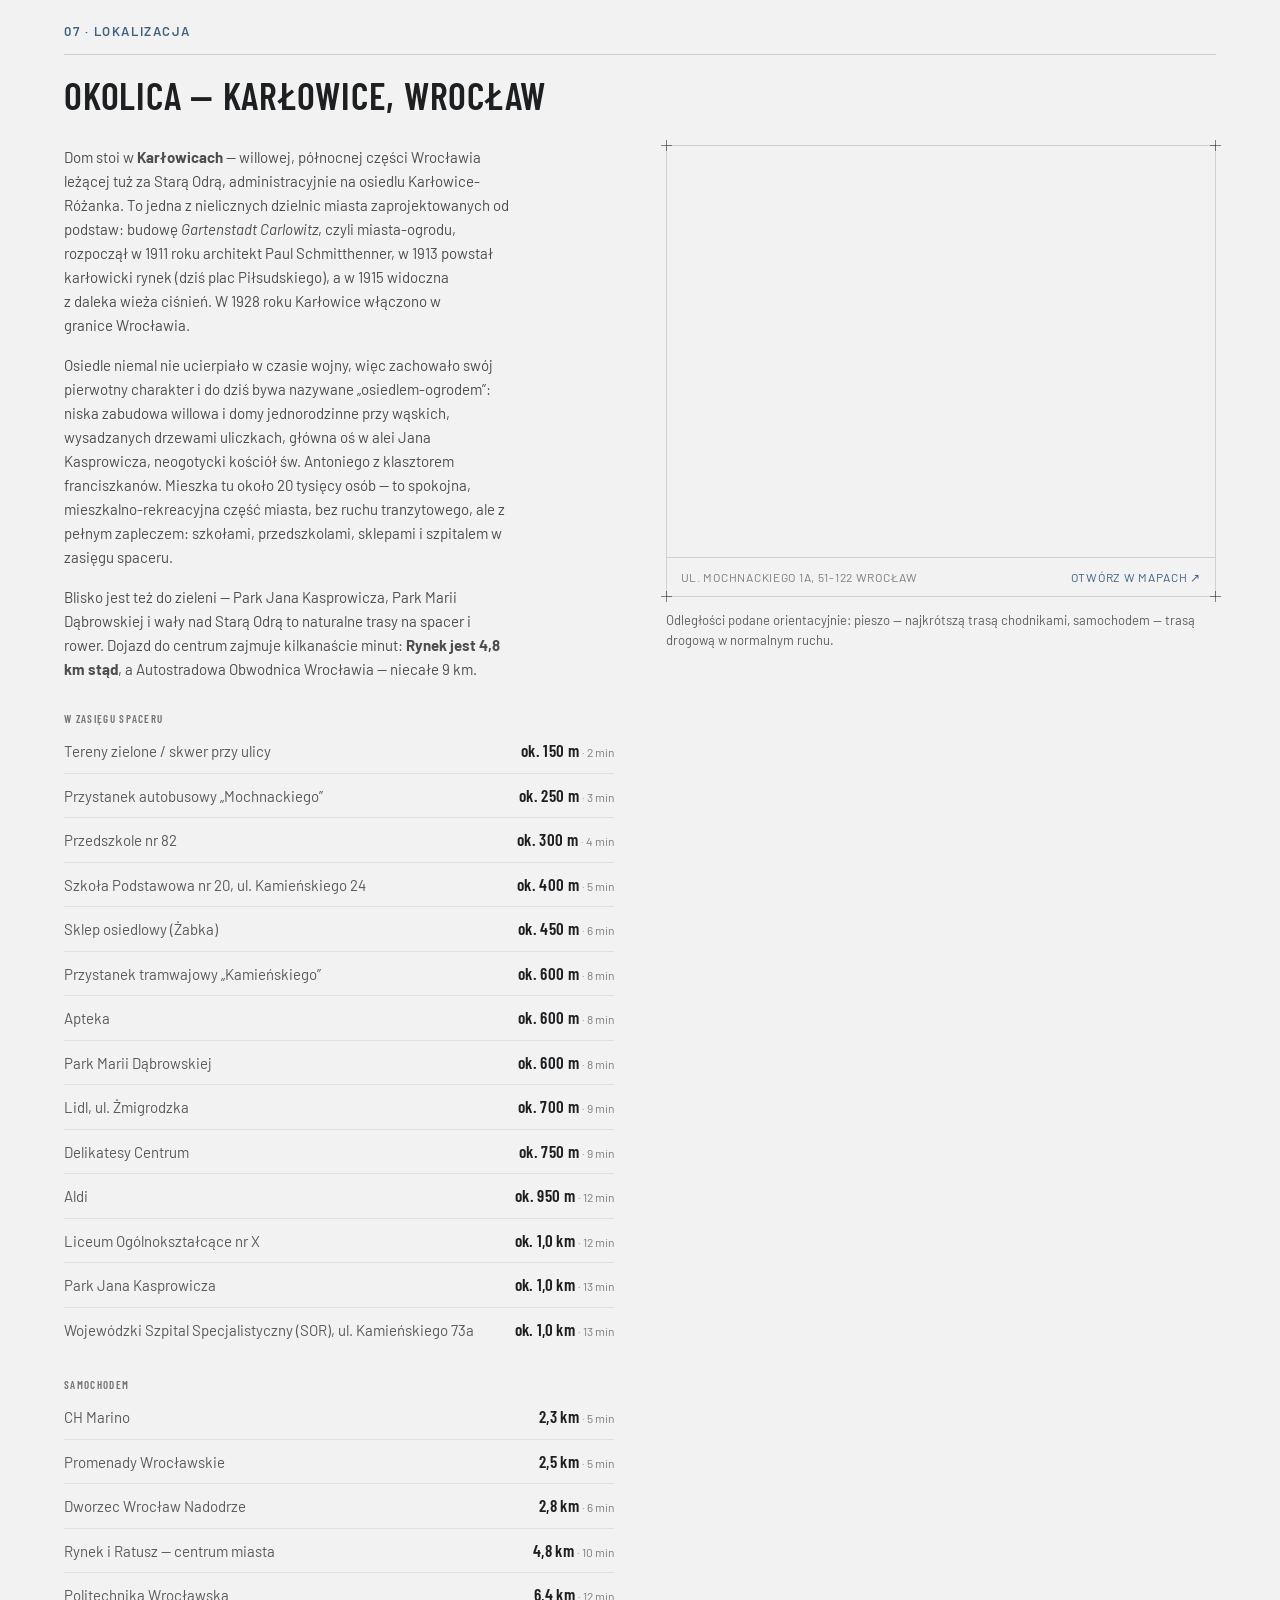
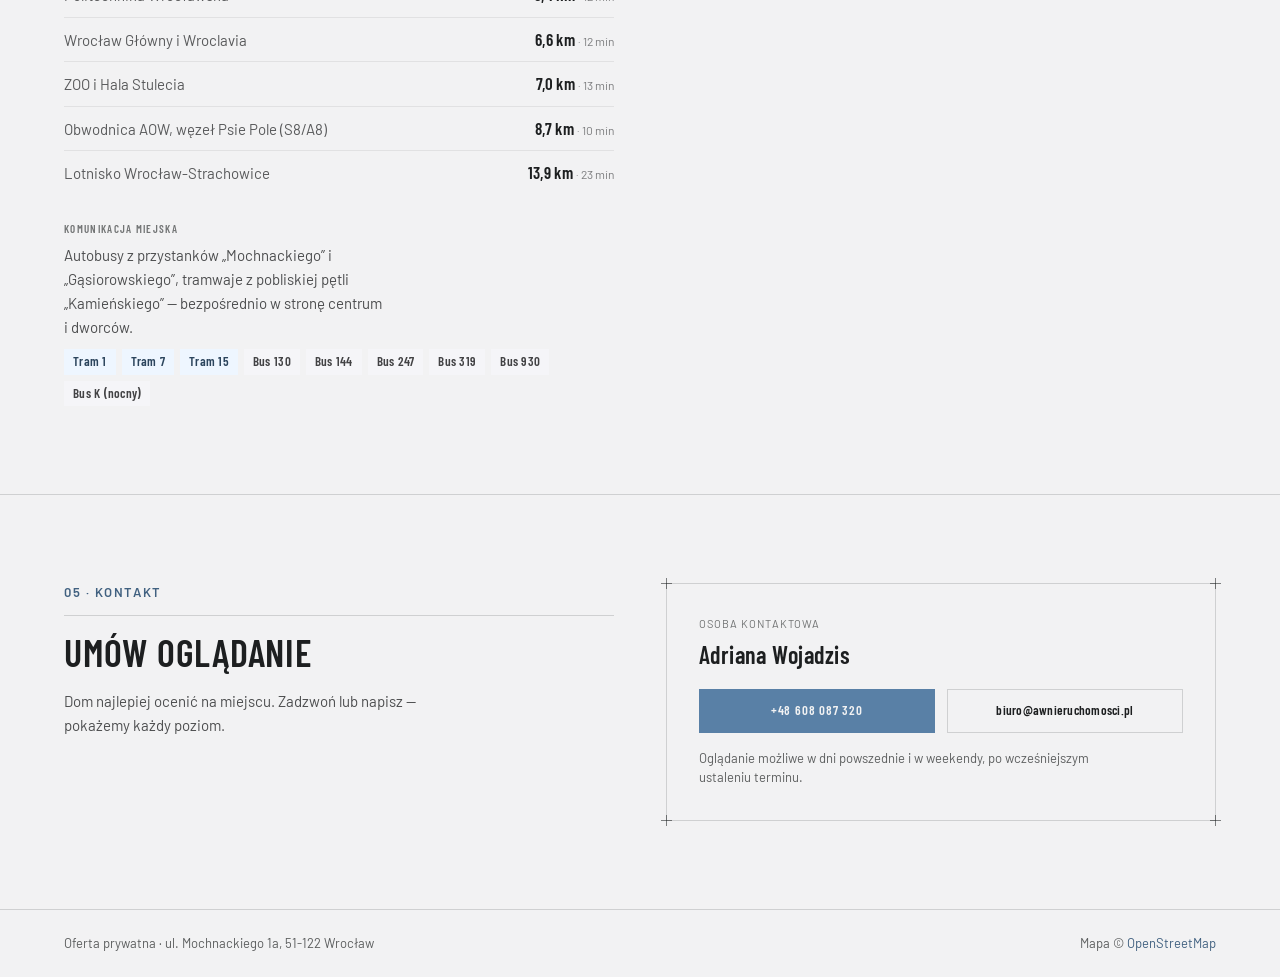
==== commit e42871f6: "Rzuty parteru i piętra 1, dobudówka i 3. piętro na zdjęciach Rzuty przyszły jako PDF — przerenderowa" ====
--- a/index.html
+++ b/index.html
@@ -180,7 +180,8 @@
   <span class="kicker">Dom poziom po poziomie</span>
   <hr class="rule">
   <div class="level-nav">
-    <a href="#poziom-0" class="tag tag-outline">Piwnica + dobudówka</a>
+    <a href="#poziom-0" class="tag tag-outline">Piwnica</a>
+    <a href="#dobudowka" class="tag tag-outline">Dobudówka</a>
     <a href="#poziom-1" class="tag tag-outline">1. piętro</a>
     <a href="#poziom-2" class="tag tag-outline">2. piętro</a>
     <a href="#poziom-3" class="tag tag-outline">3. piętro + antresola</a>
@@ -191,13 +192,13 @@
     <div class="level-copy">
       <span class="kicker">00 · Poziom piwnicy</span>
       <hr class="rule" style="margin-bottom:16px">
-      <h2 class="h-section">Piwnica i dobudówka</h2>
-      <p class="lead">Warsztat roboczy, sauna, piec, pralnia i spiżarnia. Na tym samym poziomie, w dobudówce, mieści się pierwsze z trzech niezależnych mieszkań — z własnym wejściem z klatki.</p>
+      <h2 class="h-section">Piwnica</h2>
+      <p class="lead">Część gospodarcza domu: warsztat roboczy, sauna, piec z uzdatnianiem wody, pralnia i spiżarnia.</p>
       <ul class="room-list">
         <li>Warsztat roboczy</li>
         <li>Sauna</li>
-        <li>Piec, pralnia, spiżarnia</li>
-        <li>Niezależne mieszkanie w dobudówce</li>
+        <li>Piec i uzdatnianie wody</li>
+        <li>Pralnia i spiżarnia</li>
       </ul>
       <p class="shot-count">3 zdjęcia</p>
     </div>
@@ -217,17 +218,130 @@
         <i class="corner tl"></i><i class="corner tr"></i><i class="corner bl"></i><i class="corner br"></i>
         <figcaption>Spiżarnia</figcaption>
       </figure>
-      <figure class="blueprint shot is-empty" data-label="Dobudówka 1 — zdjęcie do uzupełnienia" style="--ar:4/3">
-        <i class="corner tl"></i><i class="corner tr"></i><i class="corner bl"></i><i class="corner br"></i>
-        <figcaption>Dobudówka 1</figcaption>
-      </figure>
-      <figure class="blueprint shot is-empty" data-label="Dobudówka 2 — zdjęcie do uzupełnienia" style="--ar:4/3">
-        <i class="corner tl"></i><i class="corner tr"></i><i class="corner bl"></i><i class="corner br"></i>
-        <figcaption>Dobudówka 2</figcaption>
-      </figure>
-      <figure class="blueprint shot is-empty" data-label="Dobudówka 3 — zdjęcie do uzupełnienia" style="--ar:4/3">
-        <i class="corner tl"></i><i class="corner tr"></i><i class="corner bl"></i><i class="corner br"></i>
-        <figcaption>Dobudówka 3</figcaption>
+      <figure class="blueprint shot is-empty" data-label="Sauna — zdjęcie do uzupełnienia" style="--ar:4/3">
+        <i class="corner tl"></i><i class="corner tr"></i><i class="corner bl"></i><i class="corner br"></i>
+        <figcaption>Sauna</figcaption>
+      </figure>
+      <figure class="blueprint shot is-empty" data-label="Warsztat — zdjęcie do uzupełnienia" style="--ar:4/3">
+        <i class="corner tl"></i><i class="corner tr"></i><i class="corner bl"></i><i class="corner br"></i>
+        <figcaption>Warsztat</figcaption>
+      </figure>
+    </div>
+  </article>
+
+  <article id="dobudowka" class="level" data-reveal>
+    <div class="level-copy">
+      <span class="kicker">00 · Dobudówka · mieszkanie 1</span>
+      <hr class="rule" style="margin-bottom:16px">
+      <h2 class="h-section">Dobudówka</h2>
+      <p class="lead">Pierwsze z trzech niezależnych mieszkań, na poziomie piwnicy i z własnym wejściem z klatki. Salon otwarty na kuchnię z jadalnią, sypialnia, pokój, łazienka z kabiną i osobna toaleta.</p>
+      <p class="lead">Do mieszkania należy własny taras od strony zieleni — wychodzi się na niego prosto z części dziennej.</p>
+      <ul class="room-list">
+        <li>Salon z aneksem kuchennym</li>
+        <li>Jadalnia</li>
+        <li>Sypialnia</li>
+        <li>Pokój</li>
+        <li>Łazienka z kabiną</li>
+        <li>Osobna toaleta</li>
+        <li>Własny taras</li>
+      </ul>
+      <p class="shot-count">19 zdjęć</p>
+    </div>
+    <div class="grid-gallery">
+      <figure class="blueprint shot" data-label="Wejście do mieszkania — images/dobudowka/wejscie.jpg" style="--ar:4/3">
+        <img src="images/dobudowka/wejscie.jpg" alt="Wejście do mieszkania" loading="lazy" decoding="async">
+        <i class="corner tl"></i><i class="corner tr"></i><i class="corner bl"></i><i class="corner br"></i>
+        <figcaption>Wejście do mieszkania</figcaption>
+      </figure>
+      <figure class="blueprint shot" data-label="Przedpokój — images/dobudowka/przedpokoj-01.jpg" style="--ar:4/3">
+        <img src="images/dobudowka/przedpokoj-01.jpg" alt="Przedpokój" loading="lazy" decoding="async">
+        <i class="corner tl"></i><i class="corner tr"></i><i class="corner bl"></i><i class="corner br"></i>
+        <figcaption>Przedpokój</figcaption>
+      </figure>
+      <figure class="blueprint shot" data-label="Przedpokój przy łazience — images/dobudowka/przedpokoj-02.jpg" style="--ar:4/3">
+        <img src="images/dobudowka/przedpokoj-02.jpg" alt="Przedpokój przy łazience" loading="lazy" decoding="async">
+        <i class="corner tl"></i><i class="corner tr"></i><i class="corner bl"></i><i class="corner br"></i>
+        <figcaption>Przedpokój przy łazience</figcaption>
+      </figure>
+      <figure class="blueprint shot" data-label="Salon z aneksem kuchennym — images/dobudowka/salon-01.jpg" style="--ar:4/3">
+        <img src="images/dobudowka/salon-01.jpg" alt="Salon z aneksem kuchennym" loading="lazy" decoding="async">
+        <i class="corner tl"></i><i class="corner tr"></i><i class="corner bl"></i><i class="corner br"></i>
+        <figcaption>Salon z aneksem kuchennym</figcaption>
+      </figure>
+      <figure class="blueprint shot" data-label="Salon i jadalnia — images/dobudowka/salon-02.jpg" style="--ar:4/3">
+        <img src="images/dobudowka/salon-02.jpg" alt="Salon i jadalnia" loading="lazy" decoding="async">
+        <i class="corner tl"></i><i class="corner tr"></i><i class="corner bl"></i><i class="corner br"></i>
+        <figcaption>Salon i jadalnia</figcaption>
+      </figure>
+      <figure class="blueprint shot" data-label="Salon — widok na taras — images/dobudowka/salon-03.jpg" style="--ar:4/3">
+        <img src="images/dobudowka/salon-03.jpg" alt="Salon — widok na taras" loading="lazy" decoding="async">
+        <i class="corner tl"></i><i class="corner tr"></i><i class="corner bl"></i><i class="corner br"></i>
+        <figcaption>Salon — widok na taras</figcaption>
+      </figure>
+      <figure class="blueprint shot" data-label="Strefa wypoczynkowa — images/dobudowka/salon-04.jpg" style="--ar:4/3">
+        <img src="images/dobudowka/salon-04.jpg" alt="Strefa wypoczynkowa" loading="lazy" decoding="async">
+        <i class="corner tl"></i><i class="corner tr"></i><i class="corner bl"></i><i class="corner br"></i>
+        <figcaption>Strefa wypoczynkowa</figcaption>
+      </figure>
+      <figure class="blueprint shot" data-label="Salon z wnęką — images/dobudowka/salon-05.jpg" style="--ar:4/3">
+        <img src="images/dobudowka/salon-05.jpg" alt="Salon z wnęką" loading="lazy" decoding="async">
+        <i class="corner tl"></i><i class="corner tr"></i><i class="corner bl"></i><i class="corner br"></i>
+        <figcaption>Salon z wnęką</figcaption>
+      </figure>
+      <figure class="blueprint shot" data-label="Kuchnia — images/dobudowka/kuchnia-01.jpg" style="--ar:4/3">
+        <img src="images/dobudowka/kuchnia-01.jpg" alt="Kuchnia" loading="lazy" decoding="async">
+        <i class="corner tl"></i><i class="corner tr"></i><i class="corner bl"></i><i class="corner br"></i>
+        <figcaption>Kuchnia</figcaption>
+      </figure>
+      <figure class="blueprint shot" data-label="Kuchnia i jadalnia — images/dobudowka/kuchnia-02.jpg" style="--ar:4/3">
+        <img src="images/dobudowka/kuchnia-02.jpg" alt="Kuchnia i jadalnia" loading="lazy" decoding="async">
+        <i class="corner tl"></i><i class="corner tr"></i><i class="corner bl"></i><i class="corner br"></i>
+        <figcaption>Kuchnia i jadalnia</figcaption>
+      </figure>
+      <figure class="blueprint shot" data-label="Jadalnia — images/dobudowka/jadalnia-01.jpg" style="--ar:4/3">
+        <img src="images/dobudowka/jadalnia-01.jpg" alt="Jadalnia" loading="lazy" decoding="async">
+        <i class="corner tl"></i><i class="corner tr"></i><i class="corner bl"></i><i class="corner br"></i>
+        <figcaption>Jadalnia</figcaption>
+      </figure>
+      <figure class="blueprint shot" data-label="Jadalnia i wyjście na taras — images/dobudowka/jadalnia-02.jpg" style="--ar:4/3">
+        <img src="images/dobudowka/jadalnia-02.jpg" alt="Jadalnia i wyjście na taras" loading="lazy" decoding="async">
+        <i class="corner tl"></i><i class="corner tr"></i><i class="corner bl"></i><i class="corner br"></i>
+        <figcaption>Jadalnia i wyjście na taras</figcaption>
+      </figure>
+      <figure class="blueprint shot" data-label="Sypialnia — images/dobudowka/sypialnia-01.jpg" style="--ar:4/3">
+        <img src="images/dobudowka/sypialnia-01.jpg" alt="Sypialnia" loading="lazy" decoding="async">
+        <i class="corner tl"></i><i class="corner tr"></i><i class="corner bl"></i><i class="corner br"></i>
+        <figcaption>Sypialnia</figcaption>
+      </figure>
+      <figure class="blueprint shot" data-label="Sypialnia — drugie ujęcie — images/dobudowka/sypialnia-02.jpg" style="--ar:4/3">
+        <img src="images/dobudowka/sypialnia-02.jpg" alt="Sypialnia — drugie ujęcie" loading="lazy" decoding="async">
+        <i class="corner tl"></i><i class="corner tr"></i><i class="corner bl"></i><i class="corner br"></i>
+        <figcaption>Sypialnia — drugie ujęcie</figcaption>
+      </figure>
+      <figure class="blueprint shot" data-label="Pokój z oknem — images/dobudowka/pokoj.jpg" style="--ar:4/3">
+        <img src="images/dobudowka/pokoj.jpg" alt="Pokój z oknem" loading="lazy" decoding="async">
+        <i class="corner tl"></i><i class="corner tr"></i><i class="corner bl"></i><i class="corner br"></i>
+        <figcaption>Pokój z oknem</figcaption>
+      </figure>
+      <figure class="blueprint shot" data-label="Łazienka z kabiną prysznicową — images/dobudowka/lazienka-01.jpg" style="--ar:4/3">
+        <img src="images/dobudowka/lazienka-01.jpg" alt="Łazienka z kabiną prysznicową" loading="lazy" decoding="async">
+        <i class="corner tl"></i><i class="corner tr"></i><i class="corner bl"></i><i class="corner br"></i>
+        <figcaption>Łazienka z kabiną prysznicową</figcaption>
+      </figure>
+      <figure class="blueprint shot" data-label="Łazienka — images/dobudowka/lazienka-02.jpg" style="--ar:4/3">
+        <img src="images/dobudowka/lazienka-02.jpg" alt="Łazienka" loading="lazy" decoding="async">
+        <i class="corner tl"></i><i class="corner tr"></i><i class="corner bl"></i><i class="corner br"></i>
+        <figcaption>Łazienka</figcaption>
+      </figure>
+      <figure class="blueprint shot" data-label="Osobna toaleta — images/dobudowka/toaleta.jpg" style="--ar:4/3">
+        <img src="images/dobudowka/toaleta.jpg" alt="Osobna toaleta" loading="lazy" decoding="async">
+        <i class="corner tl"></i><i class="corner tr"></i><i class="corner bl"></i><i class="corner br"></i>
+        <figcaption>Osobna toaleta</figcaption>
+      </figure>
+      <figure class="blueprint shot" data-label="Własny taras od strony zieleni — images/dobudowka/taras.jpg" style="--ar:4/3">
+        <img src="images/dobudowka/taras.jpg" alt="Własny taras od strony zieleni" loading="lazy" decoding="async">
+        <i class="corner tl"></i><i class="corner tr"></i><i class="corner bl"></i><i class="corner br"></i>
+        <figcaption>Własny taras od strony zieleni</figcaption>
       </figure>
     </div>
   </article>
@@ -384,7 +498,7 @@
       <span class="kicker">03 · Trzecie piętro</span>
       <hr class="rule" style="margin-bottom:16px">
       <h2 class="h-section">3. piętro z antresolą</h2>
-      <p class="lead">Trzecie niezależne mieszkanie: pokoje, kuchnia, jadalnia, łazienka i balkon z widokiem na zieleń, z antresolą na najwyższym poziomie.</p>
+      <p class="lead">Trzecie niezależne mieszkanie: pokoje, kuchnia z jadalnią, łazienka i balkon z widokiem na zieleń, z antresolą na najwyższym poziomie.</p>
       <ul class="room-list">
         <li>Niezależne mieszkanie</li>
         <li>Pokoje</li>
@@ -393,22 +507,51 @@
         <li>Balkon z widokiem na zieleń</li>
         <li>Antresola</li>
       </ul>
-      
+      <p class="shot-count">9 zdjęć</p>
     </div>
     <div class="grid-gallery">
-      <figure class="blueprint shot is-empty" data-label="Mieszkanie — zdjęcie do uzupełnienia" style="--ar:4/3">
-        <i class="corner tl"></i><i class="corner tr"></i><i class="corner bl"></i><i class="corner br"></i>
-        <figcaption>Mieszkanie</figcaption>
-      </figure>
-      <figure class="blueprint shot is-empty" data-label="Kuchnia z jadalnią — zdjęcie do uzupełnienia" style="--ar:4/3">
+      <figure class="blueprint shot" data-label="Kuchnia z jadalnią — images/pietro-3/kuchnia-z-jadalnia.jpg" style="--ar:4/3">
+        <img src="images/pietro-3/kuchnia-z-jadalnia.jpg" alt="Kuchnia z jadalnią" loading="lazy" decoding="async">
         <i class="corner tl"></i><i class="corner tr"></i><i class="corner bl"></i><i class="corner br"></i>
         <figcaption>Kuchnia z jadalnią</figcaption>
       </figure>
-      <figure class="blueprint shot is-empty" data-label="Antresola — zdjęcie do uzupełnienia" style="--ar:4/3">
+      <figure class="blueprint shot" data-label="Pokój — images/pietro-3/pokoj-01.jpg" style="--ar:4/3">
+        <img src="images/pietro-3/pokoj-01.jpg" alt="Pokój" loading="lazy" decoding="async">
+        <i class="corner tl"></i><i class="corner tr"></i><i class="corner bl"></i><i class="corner br"></i>
+        <figcaption>Pokój</figcaption>
+      </figure>
+      <figure class="blueprint shot" data-label="Pokój — images/pietro-3/pokoj-02.jpg" style="--ar:4/3">
+        <img src="images/pietro-3/pokoj-02.jpg" alt="Pokój" loading="lazy" decoding="async">
+        <i class="corner tl"></i><i class="corner tr"></i><i class="corner bl"></i><i class="corner br"></i>
+        <figcaption>Pokój</figcaption>
+      </figure>
+      <figure class="blueprint shot" data-label="Pokój — images/pietro-3/pokoj-03.jpg" style="--ar:4/3">
+        <img src="images/pietro-3/pokoj-03.jpg" alt="Pokój" loading="lazy" decoding="async">
+        <i class="corner tl"></i><i class="corner tr"></i><i class="corner bl"></i><i class="corner br"></i>
+        <figcaption>Pokój</figcaption>
+      </figure>
+      <figure class="blueprint shot" data-label="Pokój z wejściem na antresolę — images/pietro-3/pokoj-z-antresola.jpg" style="--ar:4/3">
+        <img src="images/pietro-3/pokoj-z-antresola.jpg" alt="Pokój z wejściem na antresolę" loading="lazy" decoding="async">
+        <i class="corner tl"></i><i class="corner tr"></i><i class="corner bl"></i><i class="corner br"></i>
+        <figcaption>Pokój z wejściem na antresolę</figcaption>
+      </figure>
+      <figure class="blueprint shot" data-label="Antresola — images/pietro-3/antresola.jpg" style="--ar:4/3">
+        <img src="images/pietro-3/antresola.jpg" alt="Antresola" loading="lazy" decoding="async">
         <i class="corner tl"></i><i class="corner tr"></i><i class="corner bl"></i><i class="corner br"></i>
         <figcaption>Antresola</figcaption>
       </figure>
-      <figure class="blueprint shot is-empty" data-label="Balkon z widokiem na zieleń — zdjęcie do uzupełnienia" style="--ar:4/3">
+      <figure class="blueprint shot" data-label="Łazienka — images/pietro-3/lazienka.jpg" style="--ar:4/3">
+        <img src="images/pietro-3/lazienka.jpg" alt="Łazienka" loading="lazy" decoding="async">
+        <i class="corner tl"></i><i class="corner tr"></i><i class="corner bl"></i><i class="corner br"></i>
+        <figcaption>Łazienka</figcaption>
+      </figure>
+      <figure class="blueprint shot" data-label="Wyjście na balkon — images/pietro-3/wyjscie-na-balkon.jpg" style="--ar:4/3">
+        <img src="images/pietro-3/wyjscie-na-balkon.jpg" alt="Wyjście na balkon" loading="lazy" decoding="async">
+        <i class="corner tl"></i><i class="corner tr"></i><i class="corner bl"></i><i class="corner br"></i>
+        <figcaption>Wyjście na balkon</figcaption>
+      </figure>
+      <figure class="blueprint shot" data-label="Balkon z widokiem na zieleń — images/pietro-3/balkon.jpg" style="--ar:4/3">
+        <img src="images/pietro-3/balkon.jpg" alt="Balkon z widokiem na zieleń" loading="lazy" decoding="async">
         <i class="corner tl"></i><i class="corner tr"></i><i class="corner bl"></i><i class="corner br"></i>
         <figcaption>Balkon z widokiem na zieleń</figcaption>
       </figure>
@@ -489,23 +632,25 @@
   <span class="kicker">06 · Rzuty kondygnacji</span>
   <hr class="rule">
   <h2 class="h-section">Plan domu</h2>
-  <p class="lead" style="margin-bottom:28px">Rzuty czterech poziomów. <span class="todo">[UZUPEŁNIJ: wrzuć skany rzutów do images/rzuty/ — nazwy w images/README.md]</span></p>
+  <p class="lead" style="margin-bottom:28px">Rzuty z wymiarami i metrażem. Parter i piętro 1 są gotowe, dwa pozostałe dojdą wkrótce.</p>
     <div class="grid-plans">
-      <figure class="blueprint shot is-empty" data-label="Rzut — piwnica i dobudówka" style="--ar:1/1">
-        <i class="corner tl"></i><i class="corner tr"></i><i class="corner bl"></i><i class="corner br"></i>
-        <figcaption>Rzut — piwnica i dobudówka</figcaption>
-      </figure>
-      <figure class="blueprint shot is-empty" data-label="Rzut — 1. piętro" style="--ar:1/1">
-        <i class="corner tl"></i><i class="corner tr"></i><i class="corner bl"></i><i class="corner br"></i>
-        <figcaption>Rzut — 1. piętro</figcaption>
-      </figure>
-      <figure class="blueprint shot is-empty" data-label="Rzut — 2. piętro" style="--ar:1/1">
-        <i class="corner tl"></i><i class="corner tr"></i><i class="corner bl"></i><i class="corner br"></i>
-        <figcaption>Rzut — 2. piętro</figcaption>
-      </figure>
-      <figure class="blueprint shot is-empty" data-label="Rzut — 3. piętro z antresolą" style="--ar:1/1">
-        <i class="corner tl"></i><i class="corner tr"></i><i class="corner bl"></i><i class="corner br"></i>
-        <figcaption>Rzut — 3. piętro z antresolą</figcaption>
+      <figure class="blueprint shot no-crop" data-label="Parter · 61,09 m² — images/rzuty/rzut-parter.png" style="--ar:3/2">
+        <img src="images/rzuty/rzut-parter.png" alt="Parter · 61,09 m²" loading="lazy" decoding="async">
+        <i class="corner tl"></i><i class="corner tr"></i><i class="corner bl"></i><i class="corner br"></i>
+        <figcaption>Parter · 61,09 m²</figcaption>
+      </figure>
+      <figure class="blueprint shot no-crop" data-label="Piętro 1 · 69,37 m² — images/rzuty/rzut-pietro-1.png" style="--ar:3/2">
+        <img src="images/rzuty/rzut-pietro-1.png" alt="Piętro 1 · 69,37 m²" loading="lazy" decoding="async">
+        <i class="corner tl"></i><i class="corner tr"></i><i class="corner bl"></i><i class="corner br"></i>
+        <figcaption>Piętro 1 · 69,37 m²</figcaption>
+      </figure>
+      <figure class="blueprint shot is-empty no-crop" data-label="Piętro 2 — zdjęcie do uzupełnienia" style="--ar:3/2">
+        <i class="corner tl"></i><i class="corner tr"></i><i class="corner bl"></i><i class="corner br"></i>
+        <figcaption>Piętro 2</figcaption>
+      </figure>
+      <figure class="blueprint shot is-empty no-crop" data-label="Piętro 3 z antresolą — zdjęcie do uzupełnienia" style="--ar:3/2">
+        <i class="corner tl"></i><i class="corner tr"></i><i class="corner bl"></i><i class="corner br"></i>
+        <figcaption>Piętro 3 z antresolą</figcaption>
       </figure>
     </div>
 </section>
--- a/assets/css/site.css
+++ b/assets/css/site.css
@@ -183,8 +183,11 @@
    najwyższego (pionowe zdjęcie) i zostawia pod podpisem szarą pustkę */
 .grid-gallery { display: grid; gap: clamp(16px, 2vw, 28px); align-items: start;
   grid-template-columns: repeat(auto-fit, minmax(min(220px, 100%), 1fr)); }
+/* Rzuty potrzebują szerokości, żeby dało się odczytać wymiary — dwie
+   kolumny na desktopie, jedna na telefonie. */
 .grid-plans { display: grid; gap: clamp(16px, 2vw, 28px); align-items: start;
-  grid-template-columns: repeat(auto-fit, minmax(min(220px, 100%), 1fr)); }
+  grid-template-columns: 1fr; }
+@media (min-width: 760px) { .grid-plans { grid-template-columns: repeat(2, 1fr); } }
 .split { display: grid; gap: clamp(24px, 4vw, 56px);
   grid-template-columns: repeat(auto-fit, minmax(min(300px, 100%), 1fr)); align-items: start; }
 
@@ -266,6 +269,14 @@
   color: color-mix(in srgb, var(--color-text) 45%, transparent);
 }
 .shot.is-missing::before { content: attr(data-label); }
+/* Rysunku technicznego nie wolno kadrować — cały rzut musi być widoczny,
+   więc zamiast cover mieścimy go w kafelku i dopełniamy jasnym tłem. */
+.shot.no-crop img { object-fit: contain; background: var(--color-neutral-100); }
+.shot.no-crop { background: var(--color-neutral-100); }
+.shot.no-crop.is-empty::before { content: "Rzut w przygotowaniu"; }
+.shot.no-crop.is-empty { background: repeating-linear-gradient(45deg,
+    transparent 0 9px, color-mix(in srgb, var(--color-text) 5%, transparent) 9px 10px); }
+
 .shot figcaption {
   border-top: 1px solid var(--color-divider); margin: 0;
   padding: 10px 14px; font-size: 12px; letter-spacing: 0.08em;
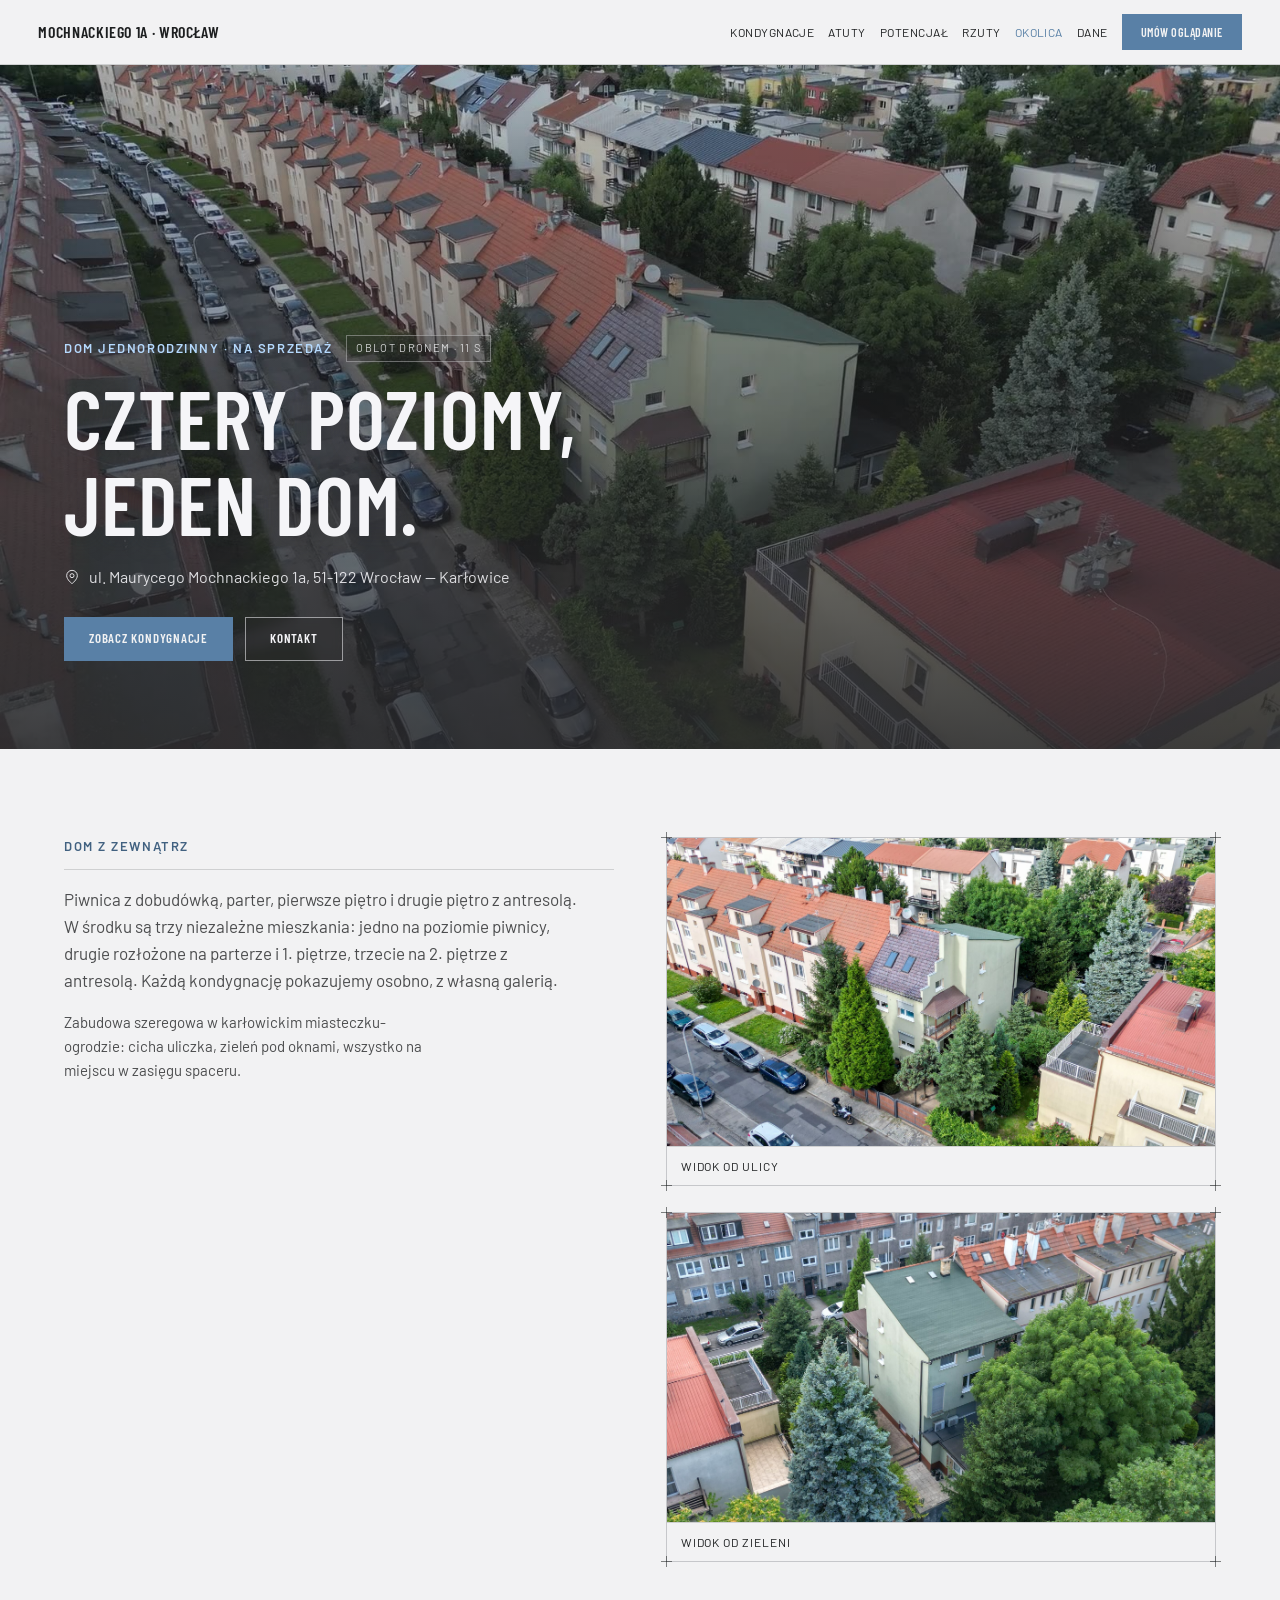
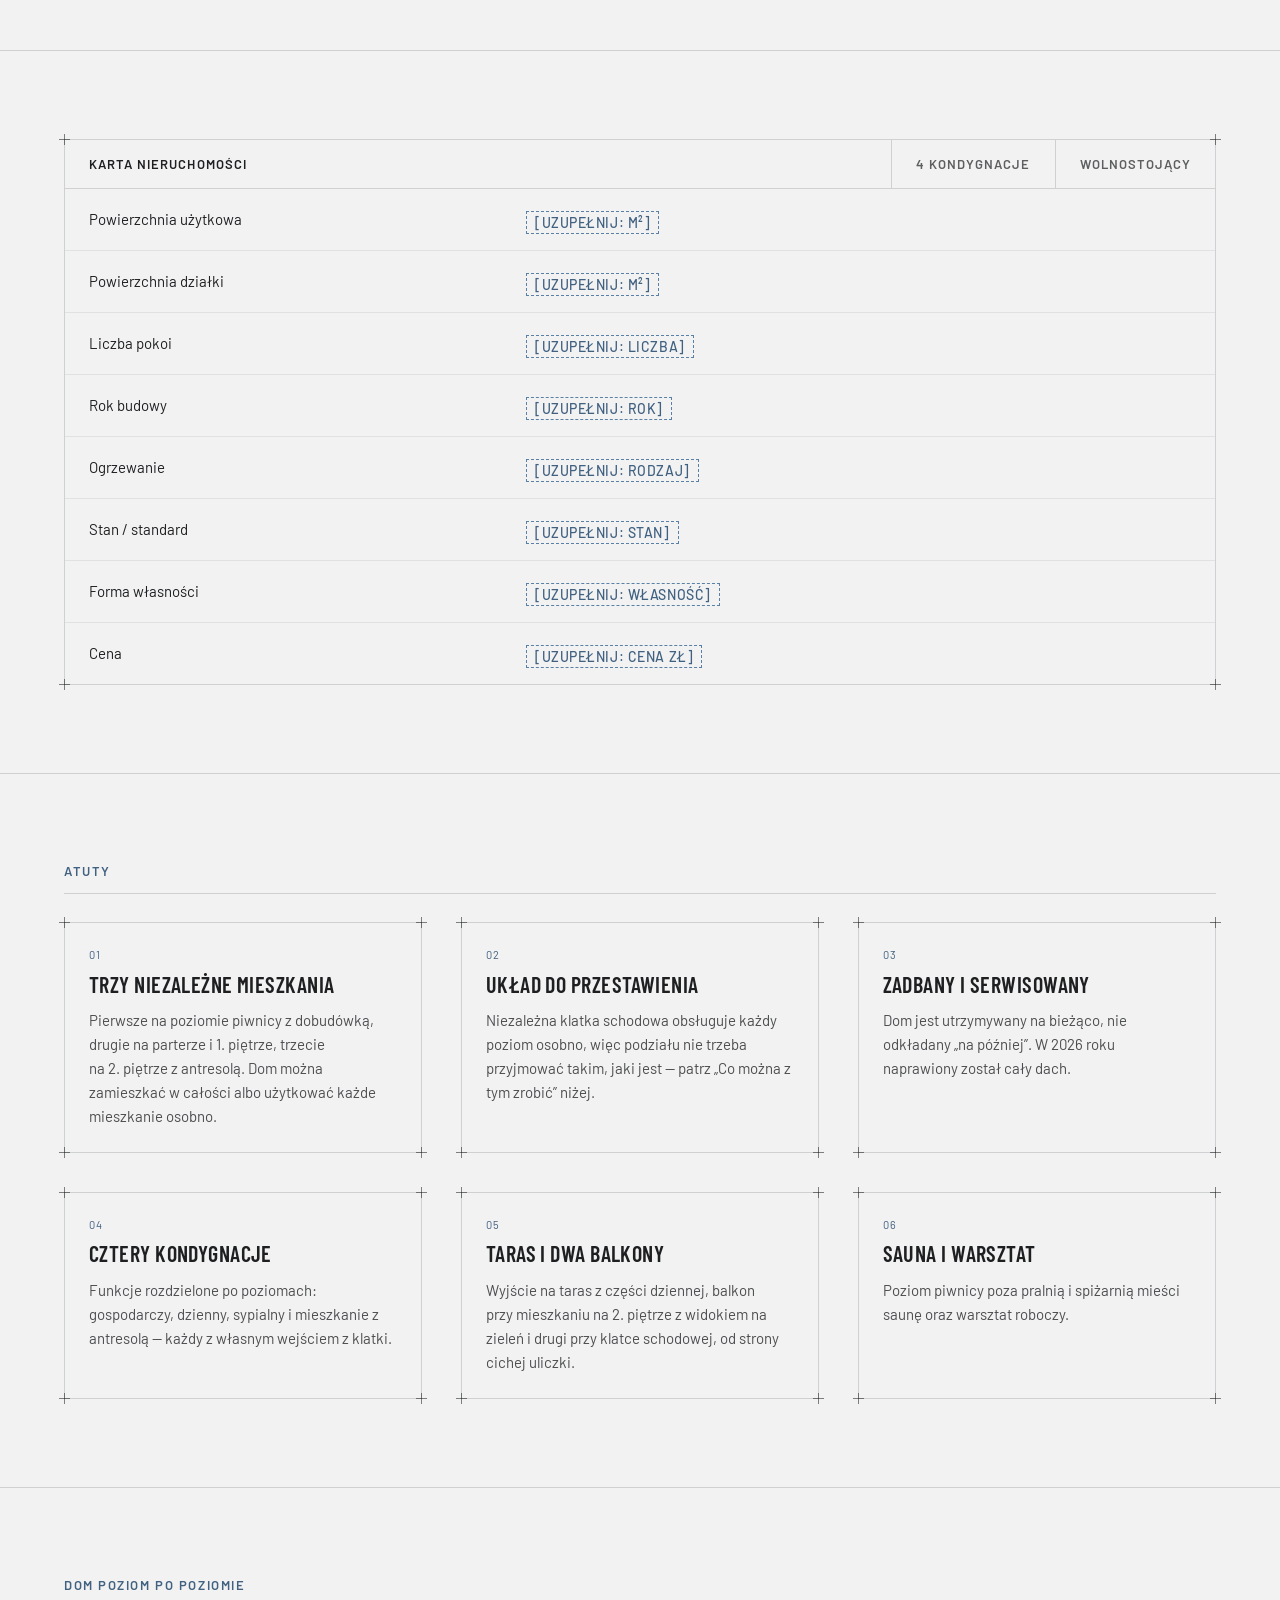
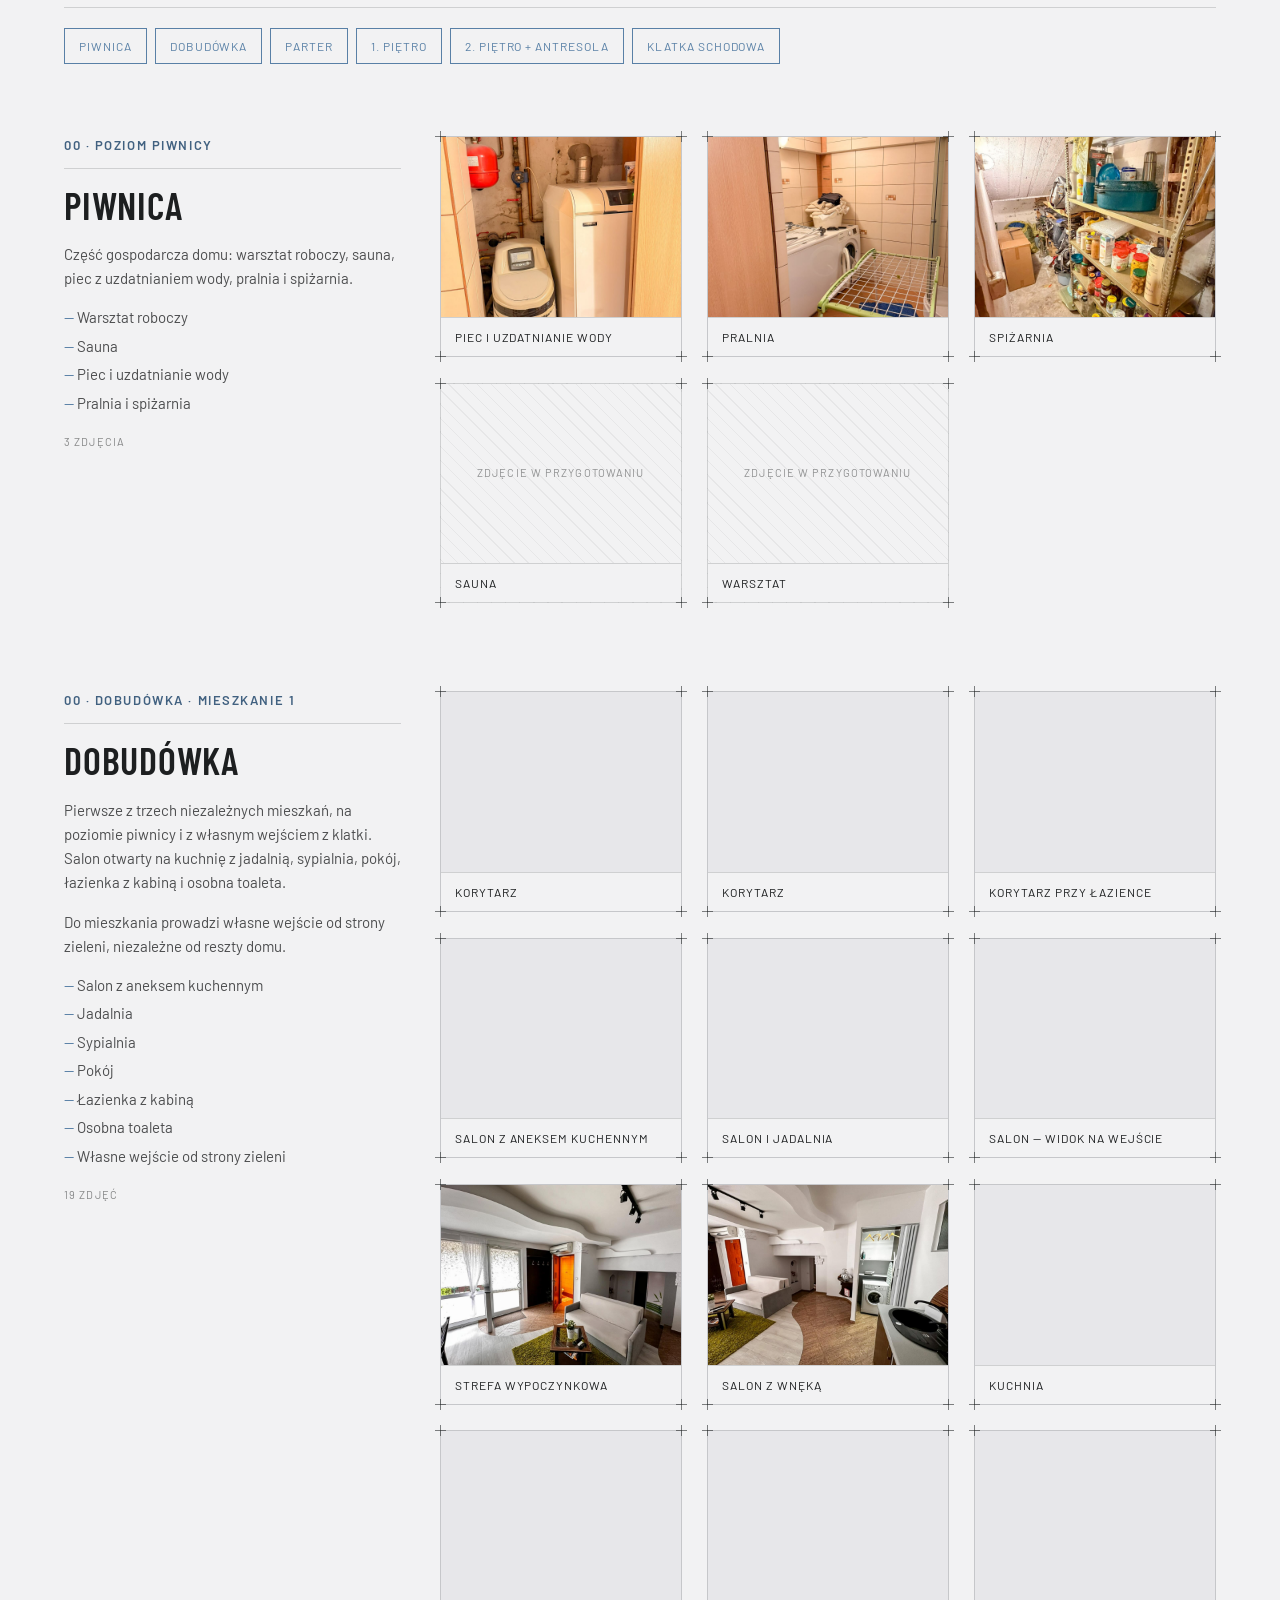
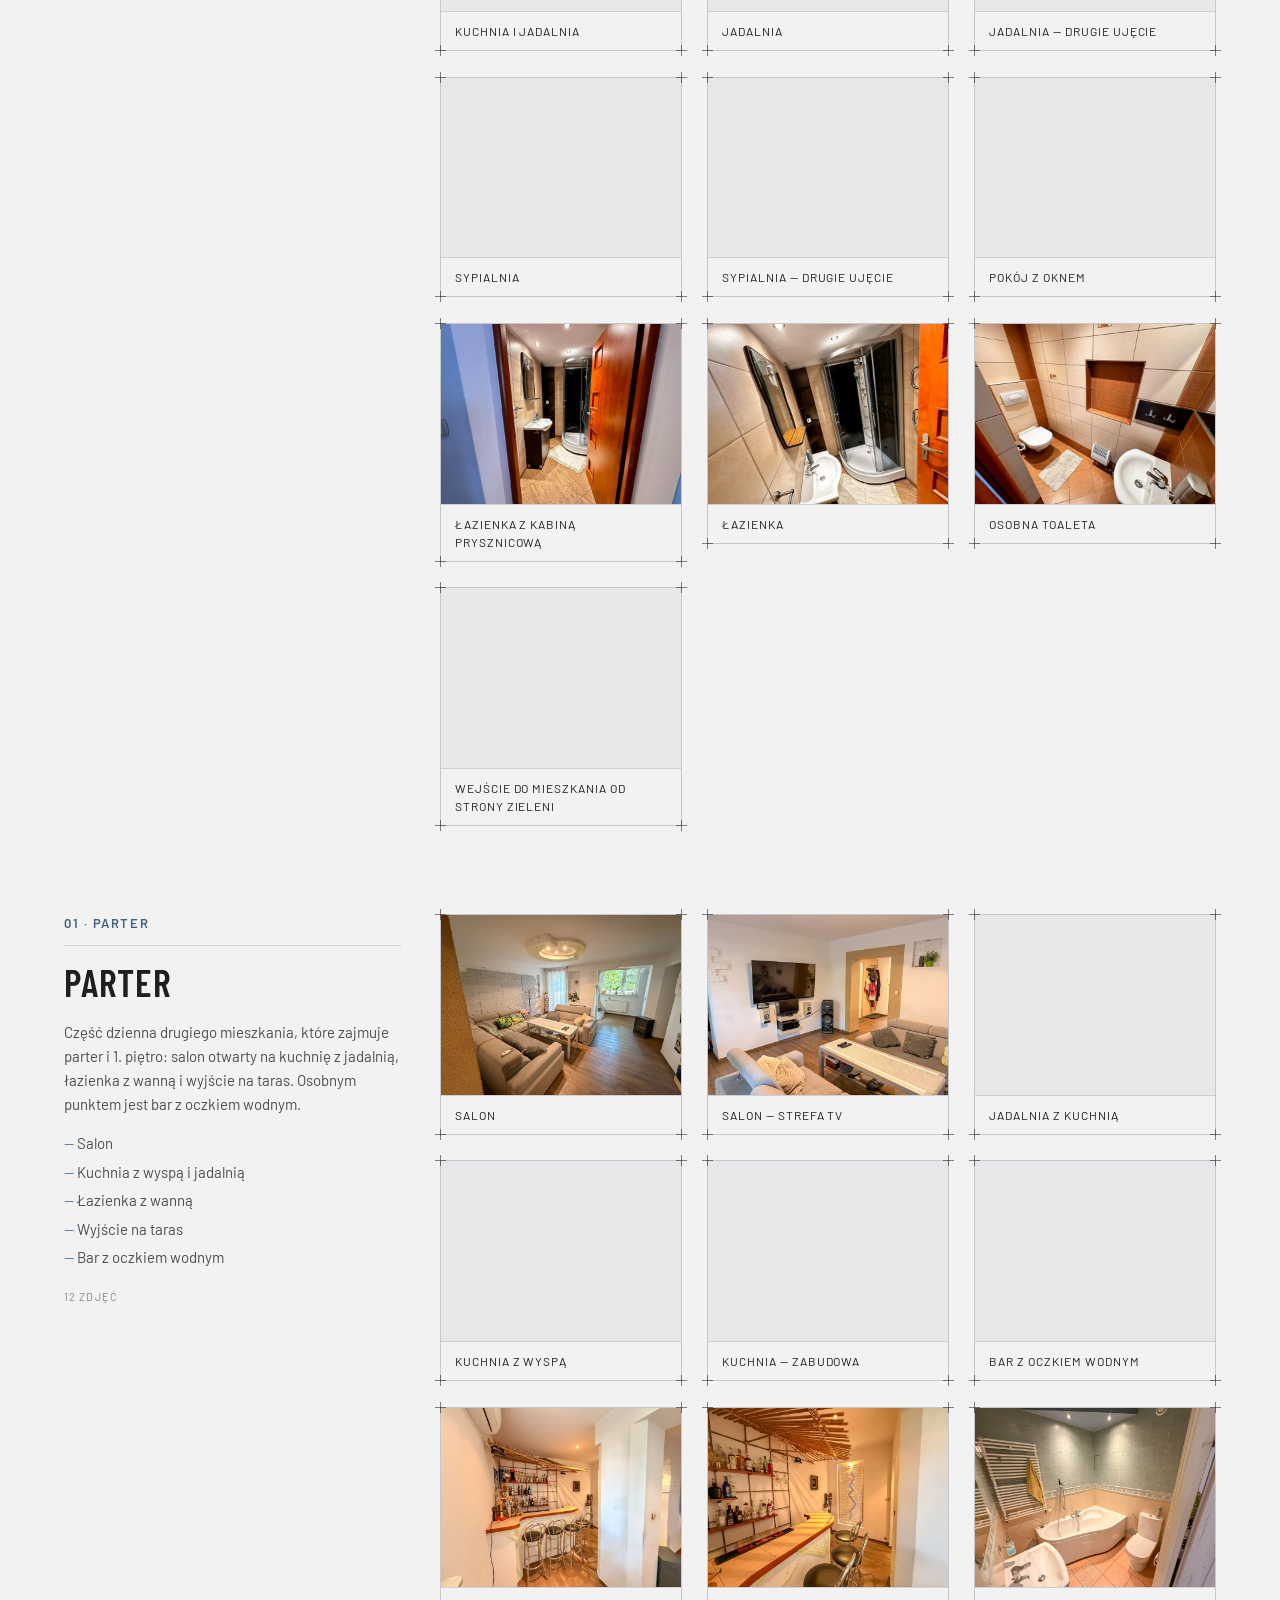
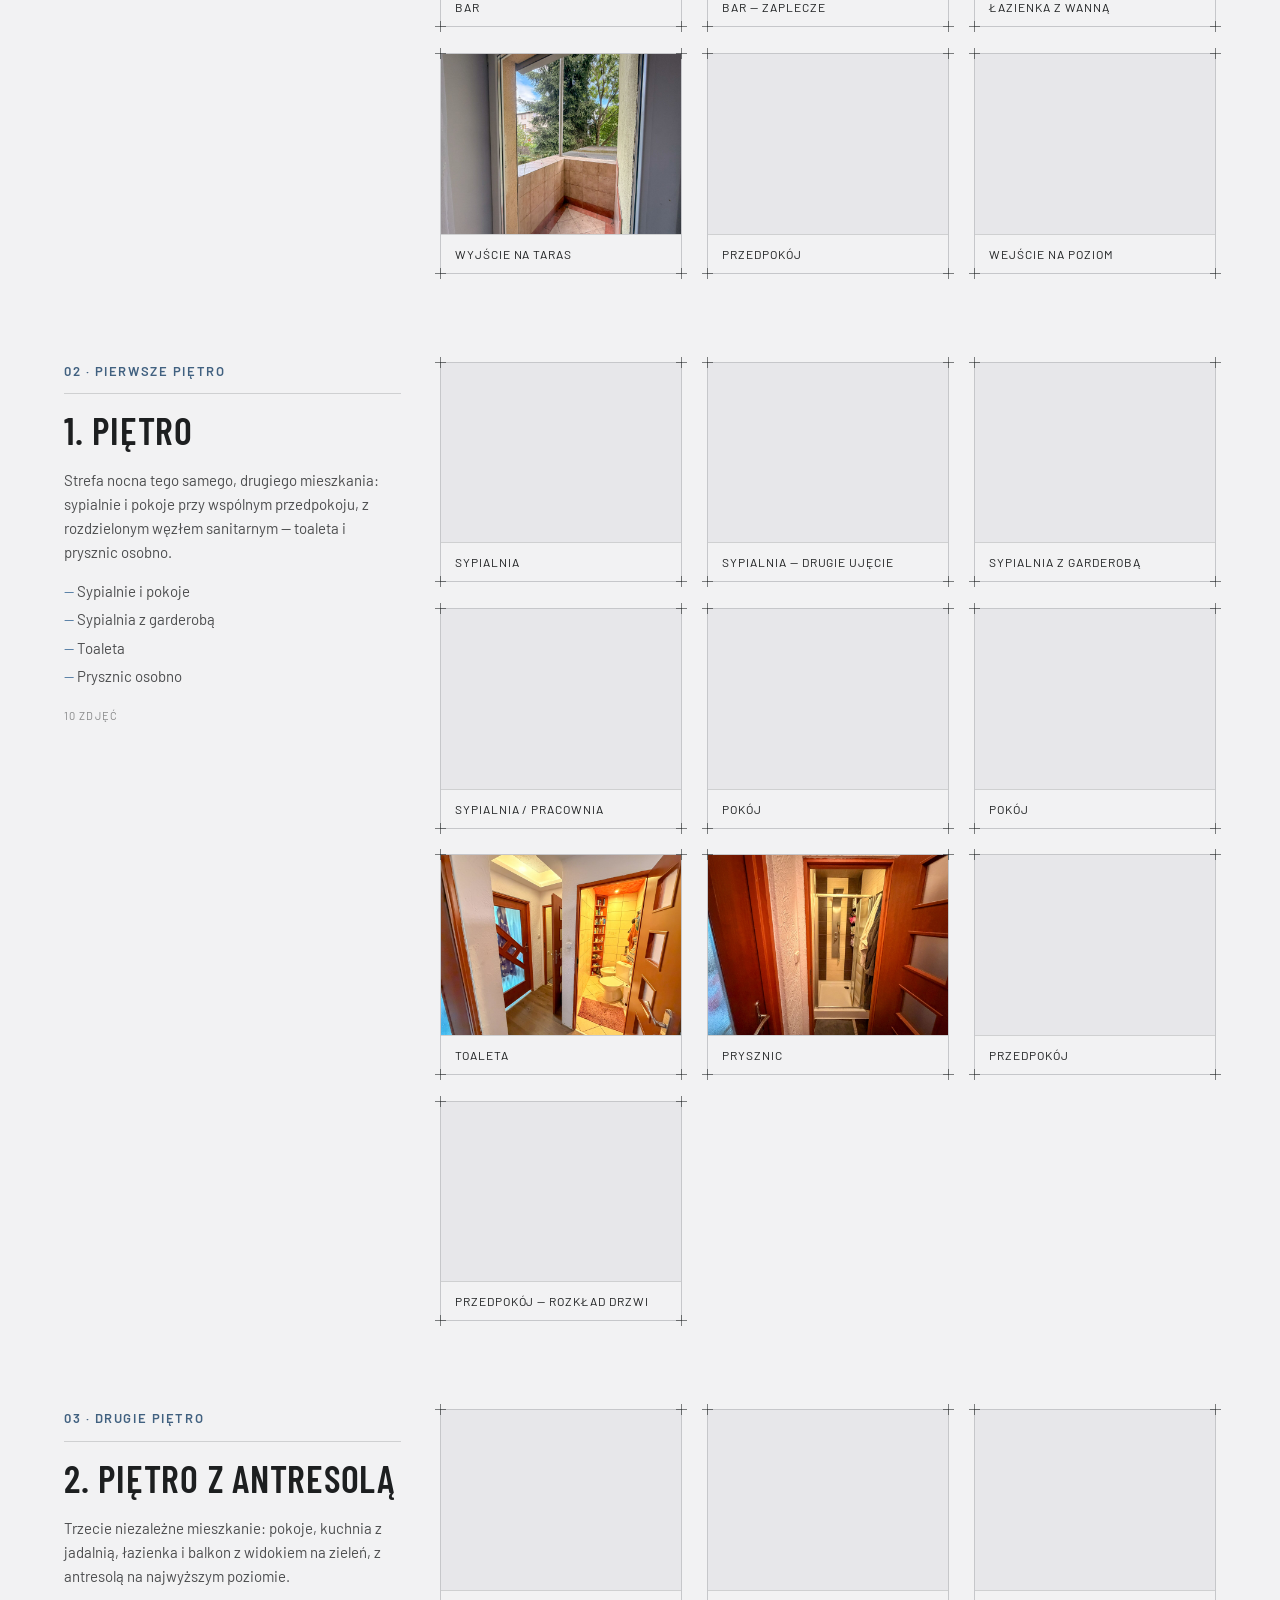
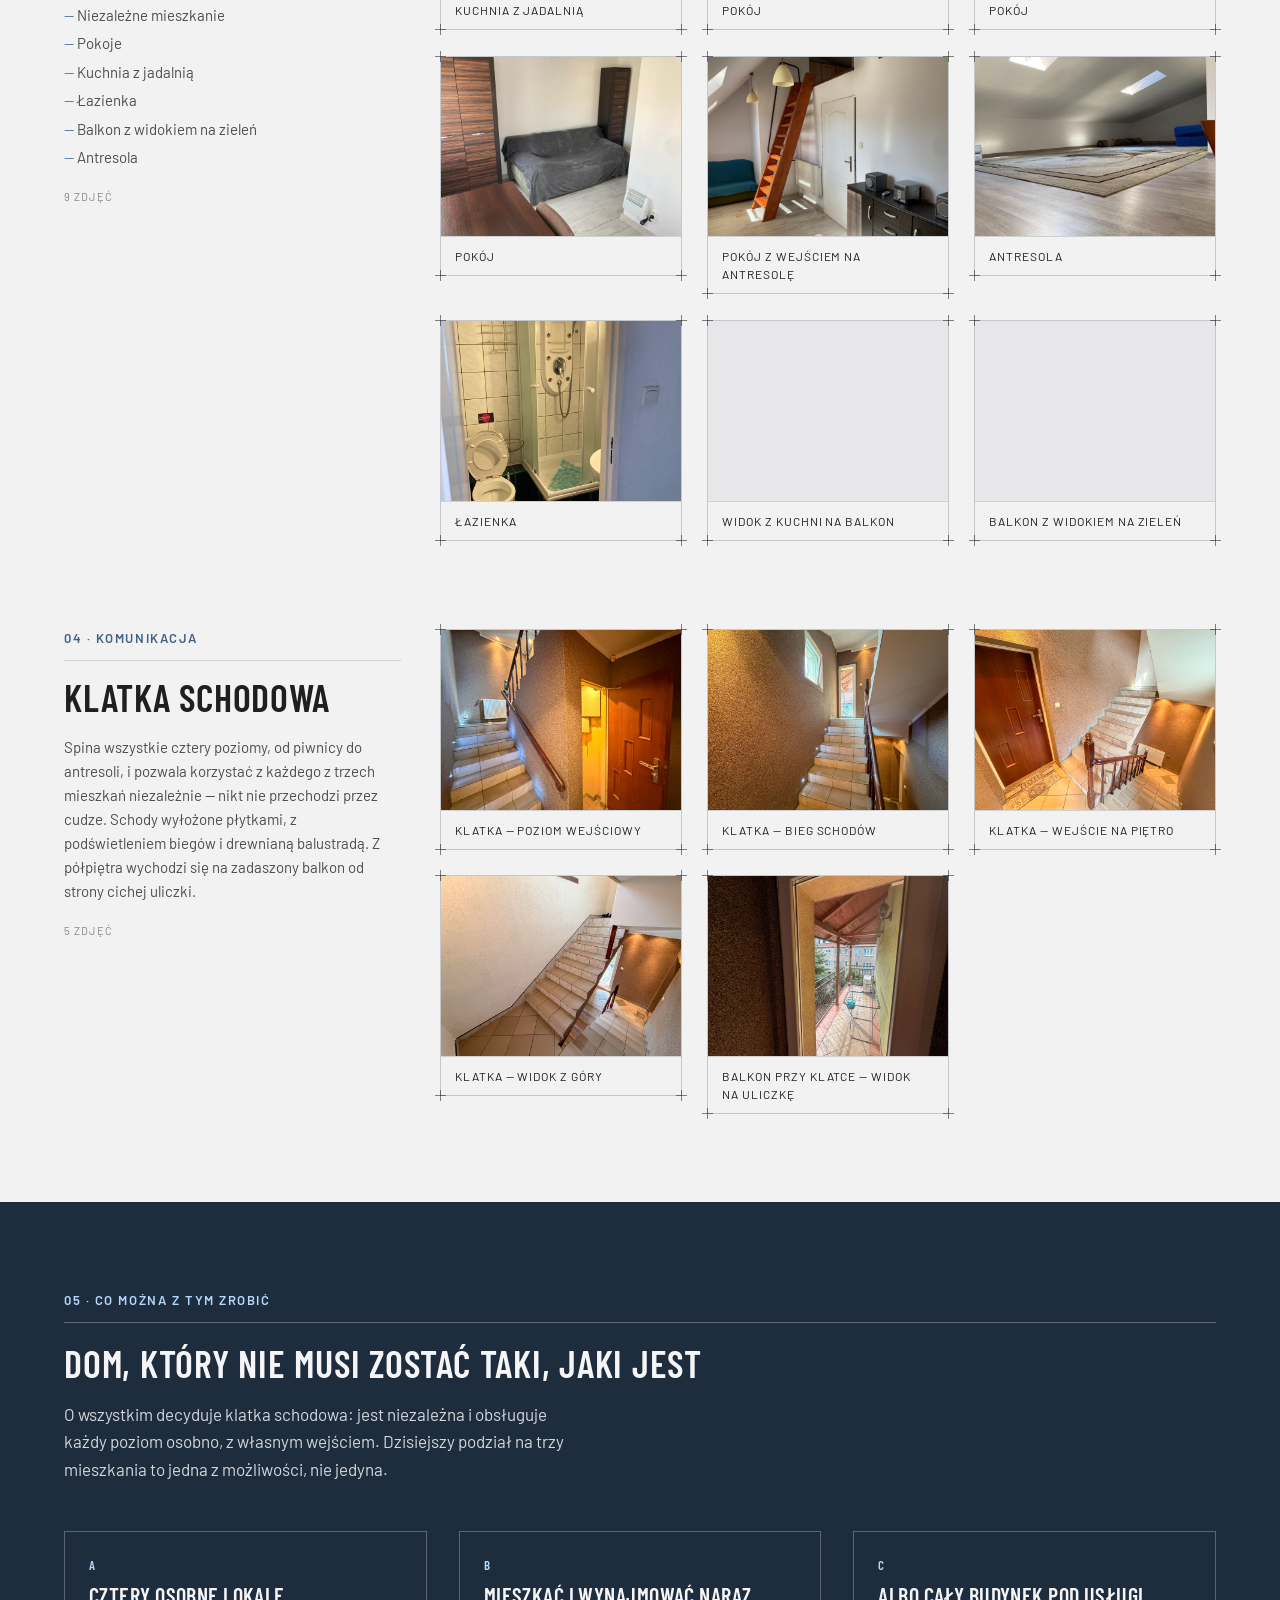
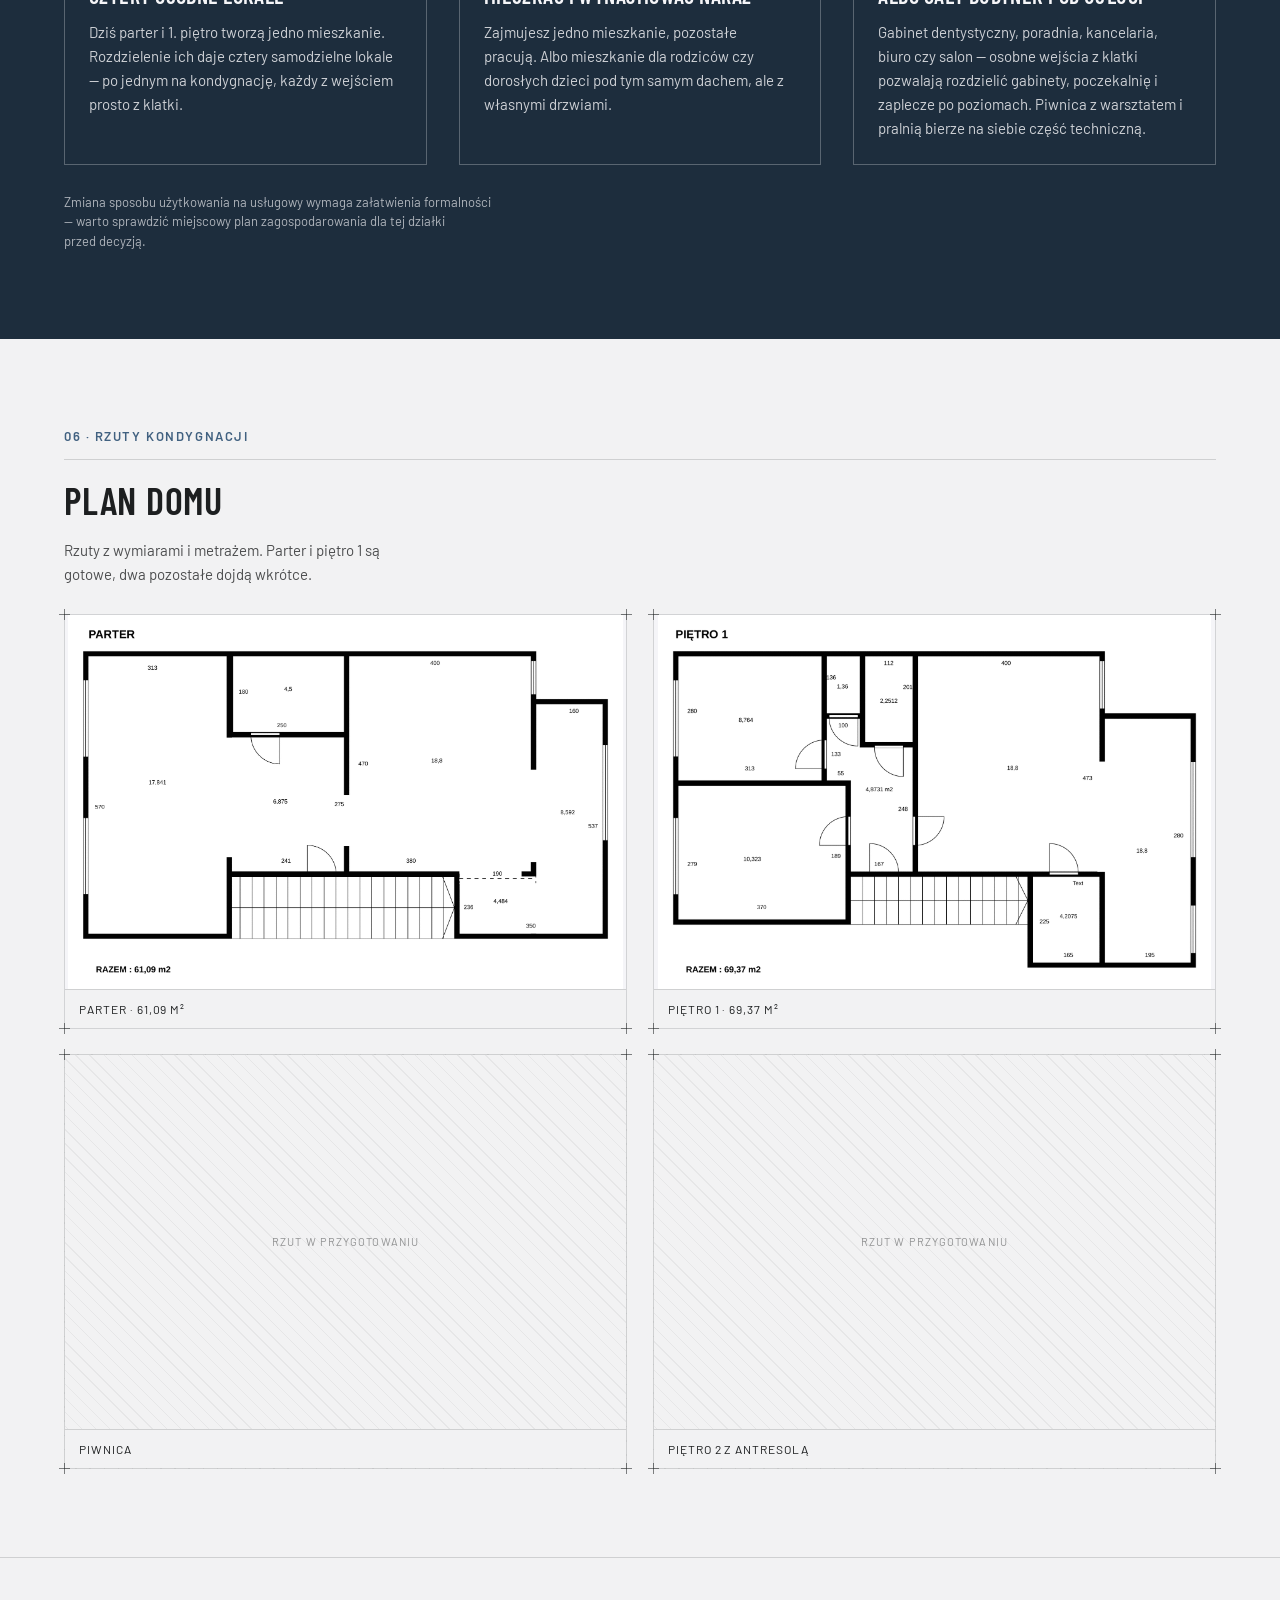
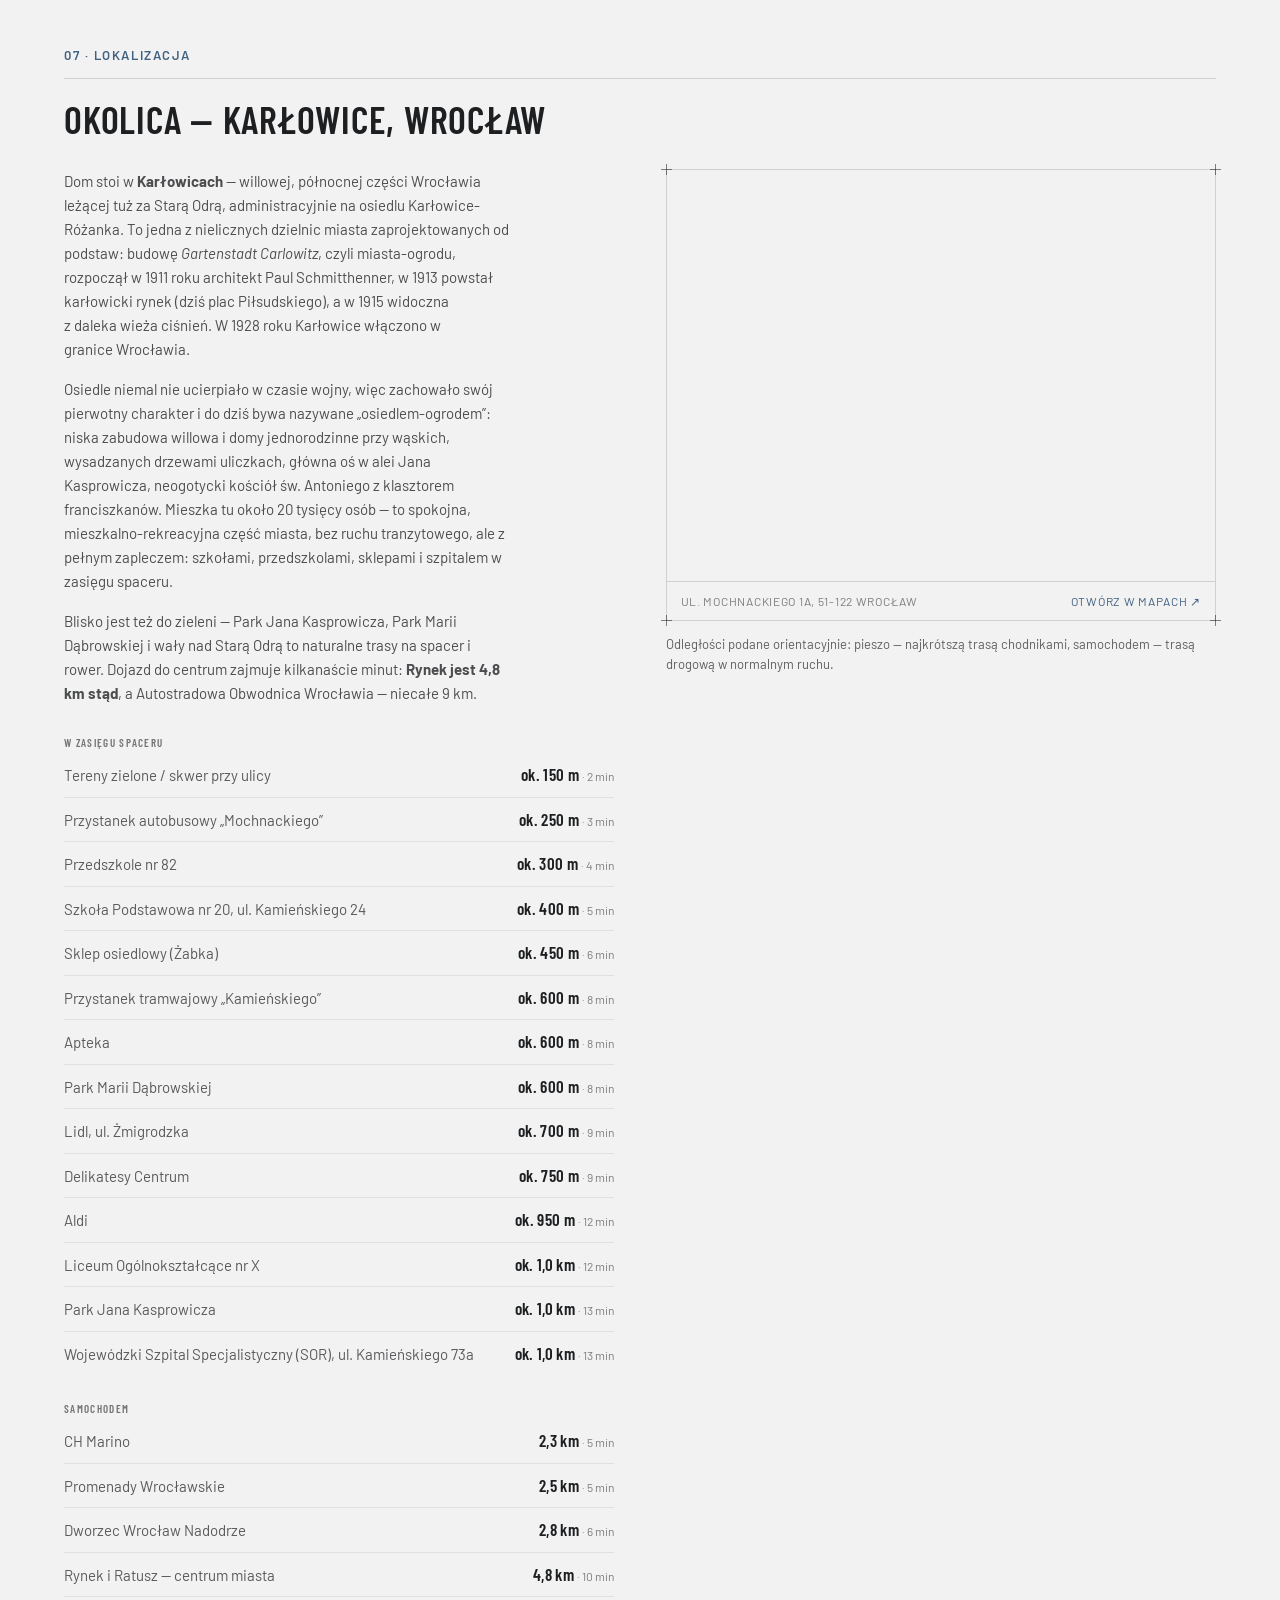
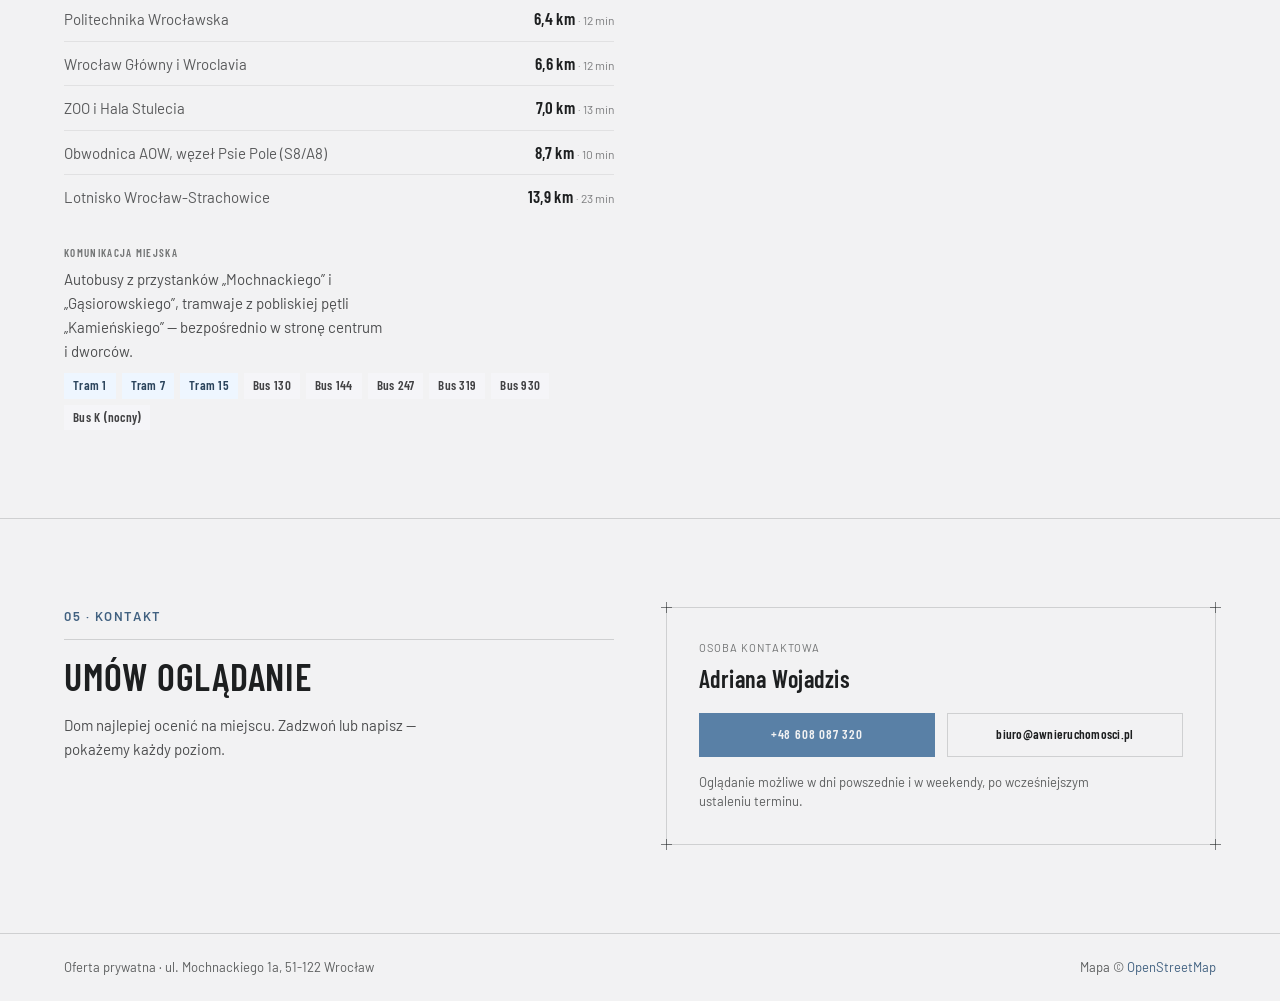
==== commit 00349983: "Poprawki podpisów, numeracja kondygnacji wg rzutów, strona z paczką zdjęć Dobudówka: przedpokoje to " ====
--- a/index.html
+++ b/index.html
@@ -89,7 +89,7 @@
     <div>
       <span class="kicker">Dom z zewnątrz</span>
       <hr class="rule" style="margin-bottom:16px">
-      <p class="lead lead--big">Piwnica z dobudówką, dwa pełne piętra i trzecie piętro z antresolą. W środku są trzy niezależne mieszkania: jedno na poziomie piwnicy, drugie rozłożone na 1. i 2. piętrze, trzecie na 3. piętrze z antresolą. Każdą kondygnację pokazujemy osobno, z własną galerią.</p>
+      <p class="lead lead--big">Piwnica z dobudówką, parter, pierwsze piętro i drugie piętro z antresolą. W środku są trzy niezależne mieszkania: jedno na poziomie piwnicy, drugie rozłożone na parterze i 1. piętrze, trzecie na 2. piętrze z antresolą. Każdą kondygnację pokazujemy osobno, z własną galerią.</p>
       <p class="lead">Zabudowa szeregowa w karłowickim miasteczku-ogrodzie: cicha uliczka, zieleń pod oknami, wszystko na miejscu w zasięgu spaceru.</p>
     </div>
     <div class="grid-gallery">
@@ -140,7 +140,7 @@
       <i class="corner tl"></i><i class="corner tr"></i><i class="corner bl"></i><i class="corner br"></i>
       <span class="num">01</span>
       <h3>Trzy niezależne mieszkania</h3>
-      <p>Pierwsze na poziomie piwnicy z dobudówką, drugie na 1. i 2. piętrze, trzecie na 3. piętrze z antresolą. Dom można zamieszkać w całości albo użytkować każde mieszkanie osobno.</p>
+      <p>Pierwsze na poziomie piwnicy z dobudówką, drugie na parterze i 1. piętrze, trzecie na 2. piętrze z antresolą. Dom można zamieszkać w całości albo użytkować każde mieszkanie osobno.</p>
     </div>
     <div class="blueprint feature">
       <i class="corner tl"></i><i class="corner tr"></i><i class="corner bl"></i><i class="corner br"></i>
@@ -164,7 +164,7 @@
       <i class="corner tl"></i><i class="corner tr"></i><i class="corner bl"></i><i class="corner br"></i>
       <span class="num">05</span>
       <h3>Taras i dwa balkony</h3>
-      <p>Wyjście na taras z części dziennej, balkon przy mieszkaniu na 3. piętrze z widokiem na zieleń i drugi przy klatce schodowej, od strony cichej uliczki.</p>
+      <p>Wyjście na taras z części dziennej, balkon przy mieszkaniu na 2. piętrze z widokiem na zieleń i drugi przy klatce schodowej, od strony cichej uliczki.</p>
     </div>
     <div class="blueprint feature">
       <i class="corner tl"></i><i class="corner tr"></i><i class="corner bl"></i><i class="corner br"></i>
@@ -182,9 +182,9 @@
   <div class="level-nav">
     <a href="#poziom-0" class="tag tag-outline">Piwnica</a>
     <a href="#dobudowka" class="tag tag-outline">Dobudówka</a>
-    <a href="#poziom-1" class="tag tag-outline">1. piętro</a>
-    <a href="#poziom-2" class="tag tag-outline">2. piętro</a>
-    <a href="#poziom-3" class="tag tag-outline">3. piętro + antresola</a>
+    <a href="#poziom-1" class="tag tag-outline">Parter</a>
+    <a href="#poziom-2" class="tag tag-outline">1. piętro</a>
+    <a href="#poziom-3" class="tag tag-outline">2. piętro + antresola</a>
     <a href="#klatka" class="tag tag-outline">Klatka schodowa</a>
   </div>
 
@@ -235,7 +235,7 @@
       <hr class="rule" style="margin-bottom:16px">
       <h2 class="h-section">Dobudówka</h2>
       <p class="lead">Pierwsze z trzech niezależnych mieszkań, na poziomie piwnicy i z własnym wejściem z klatki. Salon otwarty na kuchnię z jadalnią, sypialnia, pokój, łazienka z kabiną i osobna toaleta.</p>
-      <p class="lead">Do mieszkania należy własny taras od strony zieleni — wychodzi się na niego prosto z części dziennej.</p>
+      <p class="lead">Do mieszkania prowadzi własne wejście od strony zieleni, niezależne od reszty domu.</p>
       <ul class="room-list">
         <li>Salon z aneksem kuchennym</li>
         <li>Jadalnia</li>
@@ -243,25 +243,25 @@
         <li>Pokój</li>
         <li>Łazienka z kabiną</li>
         <li>Osobna toaleta</li>
-        <li>Własny taras</li>
+        <li>Własne wejście od strony zieleni</li>
       </ul>
       <p class="shot-count">19 zdjęć</p>
     </div>
     <div class="grid-gallery">
-      <figure class="blueprint shot" data-label="Wejście do mieszkania — images/dobudowka/wejscie.jpg" style="--ar:4/3">
-        <img src="images/dobudowka/wejscie.jpg" alt="Wejście do mieszkania" loading="lazy" decoding="async">
-        <i class="corner tl"></i><i class="corner tr"></i><i class="corner bl"></i><i class="corner br"></i>
-        <figcaption>Wejście do mieszkania</figcaption>
-      </figure>
-      <figure class="blueprint shot" data-label="Przedpokój — images/dobudowka/przedpokoj-01.jpg" style="--ar:4/3">
-        <img src="images/dobudowka/przedpokoj-01.jpg" alt="Przedpokój" loading="lazy" decoding="async">
-        <i class="corner tl"></i><i class="corner tr"></i><i class="corner bl"></i><i class="corner br"></i>
-        <figcaption>Przedpokój</figcaption>
-      </figure>
-      <figure class="blueprint shot" data-label="Przedpokój przy łazience — images/dobudowka/przedpokoj-02.jpg" style="--ar:4/3">
-        <img src="images/dobudowka/przedpokoj-02.jpg" alt="Przedpokój przy łazience" loading="lazy" decoding="async">
-        <i class="corner tl"></i><i class="corner tr"></i><i class="corner bl"></i><i class="corner br"></i>
-        <figcaption>Przedpokój przy łazience</figcaption>
+      <figure class="blueprint shot" data-label="Korytarz — images/dobudowka/wejscie.jpg" style="--ar:4/3">
+        <img src="images/dobudowka/wejscie.jpg" alt="Korytarz" loading="lazy" decoding="async">
+        <i class="corner tl"></i><i class="corner tr"></i><i class="corner bl"></i><i class="corner br"></i>
+        <figcaption>Korytarz</figcaption>
+      </figure>
+      <figure class="blueprint shot" data-label="Korytarz — images/dobudowka/przedpokoj-01.jpg" style="--ar:4/3">
+        <img src="images/dobudowka/przedpokoj-01.jpg" alt="Korytarz" loading="lazy" decoding="async">
+        <i class="corner tl"></i><i class="corner tr"></i><i class="corner bl"></i><i class="corner br"></i>
+        <figcaption>Korytarz</figcaption>
+      </figure>
+      <figure class="blueprint shot" data-label="Korytarz przy łazience — images/dobudowka/przedpokoj-02.jpg" style="--ar:4/3">
+        <img src="images/dobudowka/przedpokoj-02.jpg" alt="Korytarz przy łazience" loading="lazy" decoding="async">
+        <i class="corner tl"></i><i class="corner tr"></i><i class="corner bl"></i><i class="corner br"></i>
+        <figcaption>Korytarz przy łazience</figcaption>
       </figure>
       <figure class="blueprint shot" data-label="Salon z aneksem kuchennym — images/dobudowka/salon-01.jpg" style="--ar:4/3">
         <img src="images/dobudowka/salon-01.jpg" alt="Salon z aneksem kuchennym" loading="lazy" decoding="async">
@@ -273,10 +273,10 @@
         <i class="corner tl"></i><i class="corner tr"></i><i class="corner bl"></i><i class="corner br"></i>
         <figcaption>Salon i jadalnia</figcaption>
       </figure>
-      <figure class="blueprint shot" data-label="Salon — widok na taras — images/dobudowka/salon-03.jpg" style="--ar:4/3">
-        <img src="images/dobudowka/salon-03.jpg" alt="Salon — widok na taras" loading="lazy" decoding="async">
-        <i class="corner tl"></i><i class="corner tr"></i><i class="corner bl"></i><i class="corner br"></i>
-        <figcaption>Salon — widok na taras</figcaption>
+      <figure class="blueprint shot" data-label="Salon — widok na wejście — images/dobudowka/salon-03.jpg" style="--ar:4/3">
+        <img src="images/dobudowka/salon-03.jpg" alt="Salon — widok na wejście" loading="lazy" decoding="async">
+        <i class="corner tl"></i><i class="corner tr"></i><i class="corner bl"></i><i class="corner br"></i>
+        <figcaption>Salon — widok na wejście</figcaption>
       </figure>
       <figure class="blueprint shot" data-label="Strefa wypoczynkowa — images/dobudowka/salon-04.jpg" style="--ar:4/3">
         <img src="images/dobudowka/salon-04.jpg" alt="Strefa wypoczynkowa" loading="lazy" decoding="async">
@@ -303,10 +303,10 @@
         <i class="corner tl"></i><i class="corner tr"></i><i class="corner bl"></i><i class="corner br"></i>
         <figcaption>Jadalnia</figcaption>
       </figure>
-      <figure class="blueprint shot" data-label="Jadalnia i wyjście na taras — images/dobudowka/jadalnia-02.jpg" style="--ar:4/3">
-        <img src="images/dobudowka/jadalnia-02.jpg" alt="Jadalnia i wyjście na taras" loading="lazy" decoding="async">
-        <i class="corner tl"></i><i class="corner tr"></i><i class="corner bl"></i><i class="corner br"></i>
-        <figcaption>Jadalnia i wyjście na taras</figcaption>
+      <figure class="blueprint shot" data-label="Jadalnia — drugie ujęcie — images/dobudowka/jadalnia-02.jpg" style="--ar:4/3">
+        <img src="images/dobudowka/jadalnia-02.jpg" alt="Jadalnia — drugie ujęcie" loading="lazy" decoding="async">
+        <i class="corner tl"></i><i class="corner tr"></i><i class="corner bl"></i><i class="corner br"></i>
+        <figcaption>Jadalnia — drugie ujęcie</figcaption>
       </figure>
       <figure class="blueprint shot" data-label="Sypialnia — images/dobudowka/sypialnia-01.jpg" style="--ar:4/3">
         <img src="images/dobudowka/sypialnia-01.jpg" alt="Sypialnia" loading="lazy" decoding="async">
@@ -338,20 +338,20 @@
         <i class="corner tl"></i><i class="corner tr"></i><i class="corner bl"></i><i class="corner br"></i>
         <figcaption>Osobna toaleta</figcaption>
       </figure>
-      <figure class="blueprint shot" data-label="Własny taras od strony zieleni — images/dobudowka/taras.jpg" style="--ar:4/3">
-        <img src="images/dobudowka/taras.jpg" alt="Własny taras od strony zieleni" loading="lazy" decoding="async">
-        <i class="corner tl"></i><i class="corner tr"></i><i class="corner bl"></i><i class="corner br"></i>
-        <figcaption>Własny taras od strony zieleni</figcaption>
+      <figure class="blueprint shot" data-label="Wejście do mieszkania od strony zieleni — images/dobudowka/taras.jpg" style="--ar:4/3">
+        <img src="images/dobudowka/taras.jpg" alt="Wejście do mieszkania od strony zieleni" loading="lazy" decoding="async">
+        <i class="corner tl"></i><i class="corner tr"></i><i class="corner bl"></i><i class="corner br"></i>
+        <figcaption>Wejście do mieszkania od strony zieleni</figcaption>
       </figure>
     </div>
   </article>
 
   <article id="poziom-1" class="level" data-reveal>
     <div class="level-copy">
-      <span class="kicker">01 · Pierwsze piętro</span>
+      <span class="kicker">01 · Parter</span>
       <hr class="rule" style="margin-bottom:16px">
-      <h2 class="h-section">1. piętro</h2>
-      <p class="lead">Część dzienna drugiego mieszkania, które zajmuje 1. i 2. piętro: salon otwarty na kuchnię z jadalnią, łazienka z wanną i wyjście na taras. Osobnym punktem jest bar z oczkiem wodnym.</p>
+      <h2 class="h-section">Parter</h2>
+      <p class="lead">Część dzienna drugiego mieszkania, które zajmuje parter i 1. piętro: salon otwarty na kuchnię z jadalnią, łazienka z wanną i wyjście na taras. Osobnym punktem jest bar z oczkiem wodnym.</p>
       <ul class="room-list">
         <li>Salon</li>
         <li>Kuchnia z wyspą i jadalnią</li>
@@ -427,9 +427,9 @@
 
   <article id="poziom-2" class="level" data-reveal>
     <div class="level-copy">
-      <span class="kicker">02 · Drugie piętro</span>
+      <span class="kicker">02 · Pierwsze piętro</span>
       <hr class="rule" style="margin-bottom:16px">
-      <h2 class="h-section">2. piętro</h2>
+      <h2 class="h-section">1. piętro</h2>
       <p class="lead">Strefa nocna tego samego, drugiego mieszkania: sypialnie i pokoje przy wspólnym przedpokoju, z rozdzielonym węzłem sanitarnym — toaleta i prysznic osobno.</p>
       <ul class="room-list">
         <li>Sypialnie i pokoje</li>
@@ -495,9 +495,9 @@
 
   <article id="poziom-3" class="level" data-reveal>
     <div class="level-copy">
-      <span class="kicker">03 · Trzecie piętro</span>
+      <span class="kicker">03 · Drugie piętro</span>
       <hr class="rule" style="margin-bottom:16px">
-      <h2 class="h-section">3. piętro z antresolą</h2>
+      <h2 class="h-section">2. piętro z antresolą</h2>
       <p class="lead">Trzecie niezależne mieszkanie: pokoje, kuchnia z jadalnią, łazienka i balkon z widokiem na zieleń, z antresolą na najwyższym poziomie.</p>
       <ul class="room-list">
         <li>Niezależne mieszkanie</li>
@@ -545,10 +545,10 @@
         <i class="corner tl"></i><i class="corner tr"></i><i class="corner bl"></i><i class="corner br"></i>
         <figcaption>Łazienka</figcaption>
       </figure>
-      <figure class="blueprint shot" data-label="Wyjście na balkon — images/pietro-3/wyjscie-na-balkon.jpg" style="--ar:4/3">
-        <img src="images/pietro-3/wyjscie-na-balkon.jpg" alt="Wyjście na balkon" loading="lazy" decoding="async">
-        <i class="corner tl"></i><i class="corner tr"></i><i class="corner bl"></i><i class="corner br"></i>
-        <figcaption>Wyjście na balkon</figcaption>
+      <figure class="blueprint shot" data-label="Widok z kuchni na balkon — images/pietro-3/wyjscie-na-balkon.jpg" style="--ar:4/3">
+        <img src="images/pietro-3/wyjscie-na-balkon.jpg" alt="Widok z kuchni na balkon" loading="lazy" decoding="async">
+        <i class="corner tl"></i><i class="corner tr"></i><i class="corner bl"></i><i class="corner br"></i>
+        <figcaption>Widok z kuchni na balkon</figcaption>
       </figure>
       <figure class="blueprint shot" data-label="Balkon z widokiem na zieleń — images/pietro-3/balkon.jpg" style="--ar:4/3">
         <img src="images/pietro-3/balkon.jpg" alt="Balkon z widokiem na zieleń" loading="lazy" decoding="async">
@@ -609,7 +609,7 @@
       <div class="potential__card">
         <span class="num">A</span>
         <h3>Cztery osobne lokale</h3>
-        <p>Dziś 1. i 2. piętro tworzą jedno mieszkanie. Rozdzielenie ich daje cztery samodzielne lokale — po jednym na kondygnację, każdy z wejściem prosto z klatki.</p>
+        <p>Dziś parter i 1. piętro tworzą jedno mieszkanie. Rozdzielenie ich daje cztery samodzielne lokale — po jednym na kondygnację, każdy z wejściem prosto z klatki.</p>
       </div>
       <div class="potential__card">
         <span class="num">B</span>
@@ -644,13 +644,13 @@
         <i class="corner tl"></i><i class="corner tr"></i><i class="corner bl"></i><i class="corner br"></i>
         <figcaption>Piętro 1 · 69,37 m²</figcaption>
       </figure>
-      <figure class="blueprint shot is-empty no-crop" data-label="Piętro 2 — zdjęcie do uzupełnienia" style="--ar:3/2">
-        <i class="corner tl"></i><i class="corner tr"></i><i class="corner bl"></i><i class="corner br"></i>
-        <figcaption>Piętro 2</figcaption>
-      </figure>
-      <figure class="blueprint shot is-empty no-crop" data-label="Piętro 3 z antresolą — zdjęcie do uzupełnienia" style="--ar:3/2">
-        <i class="corner tl"></i><i class="corner tr"></i><i class="corner bl"></i><i class="corner br"></i>
-        <figcaption>Piętro 3 z antresolą</figcaption>
+      <figure class="blueprint shot is-empty no-crop" data-label="Piwnica — zdjęcie do uzupełnienia" style="--ar:3/2">
+        <i class="corner tl"></i><i class="corner tr"></i><i class="corner bl"></i><i class="corner br"></i>
+        <figcaption>Piwnica</figcaption>
+      </figure>
+      <figure class="blueprint shot is-empty no-crop" data-label="Piętro 2 z antresolą — zdjęcie do uzupełnienia" style="--ar:3/2">
+        <i class="corner tl"></i><i class="corner tr"></i><i class="corner bl"></i><i class="corner br"></i>
+        <figcaption>Piętro 2 z antresolą</figcaption>
       </figure>
     </div>
 </section>
--- a/assets/css/site.css
+++ b/assets/css/site.css
@@ -375,6 +375,36 @@
   color: color-mix(in srgb, var(--color-text) 70%, transparent);
 }
 
+/* — strona z materiałami do pobrania ——————————————————————————— */
+.download-box { padding: clamp(20px, 3vw, 32px); margin-top: clamp(28px, 4vw, 40px); }
+.download-box__row { display: flex; align-items: center; gap: 16px 24px; flex-wrap: wrap; }
+.download-box__meta { font-size: 13px; letter-spacing: 0.06em; text-transform: uppercase;
+  color: color-mix(in srgb, var(--color-text) 65%, transparent); }
+.download-box__meta strong { font-family: var(--font-heading); font-size: 17px; color: var(--color-text); }
+.download-box .btn svg { margin-right: 2px; }
+.download-box .fine { margin-top: 14px; }
+.download-box .fine.is-error { color: var(--color-accent-800); }
+.pasek { height: 3px; margin-top: 18px; background: color-mix(in srgb, var(--color-text) 10%, transparent); }
+.pasek > span { display: block; height: 100%; width: 0; background: var(--color-accent);
+  transition: width .25s ease; }
+
+.grupa { margin-top: clamp(32px, 5vw, 48px); }
+.grupa__tytul {
+  display: flex; align-items: baseline; gap: 12px;
+  font-family: var(--font-heading); font-weight: 600; font-size: 20px;
+  text-transform: uppercase; letter-spacing: 0.04em;
+  margin: 0 0 16px; padding-bottom: 10px;
+  border-bottom: 1px solid var(--color-divider);
+}
+.grupa__licznik { font-family: var(--font-body); font-weight: 400; font-size: 12px;
+  letter-spacing: 0.1em; color: color-mix(in srgb, var(--color-text) 50%, transparent); }
+/* kafelek jest tu odnośnikiem pobierania, nie powiększeniem */
+a.shot { display: block; text-decoration: none; color: inherit; }
+a.shot img { cursor: pointer; }
+a.shot figcaption { font-size: 11px; letter-spacing: 0.04em; text-transform: none;
+  word-break: break-all; }
+a.shot:focus-visible { outline: 2px solid var(--color-accent); outline-offset: 2px; }
+
 /* — lightbox ————————————————————————————————————————————————— */
 .lightbox {
   position: fixed; inset: 0; z-index: 100; display: none;
